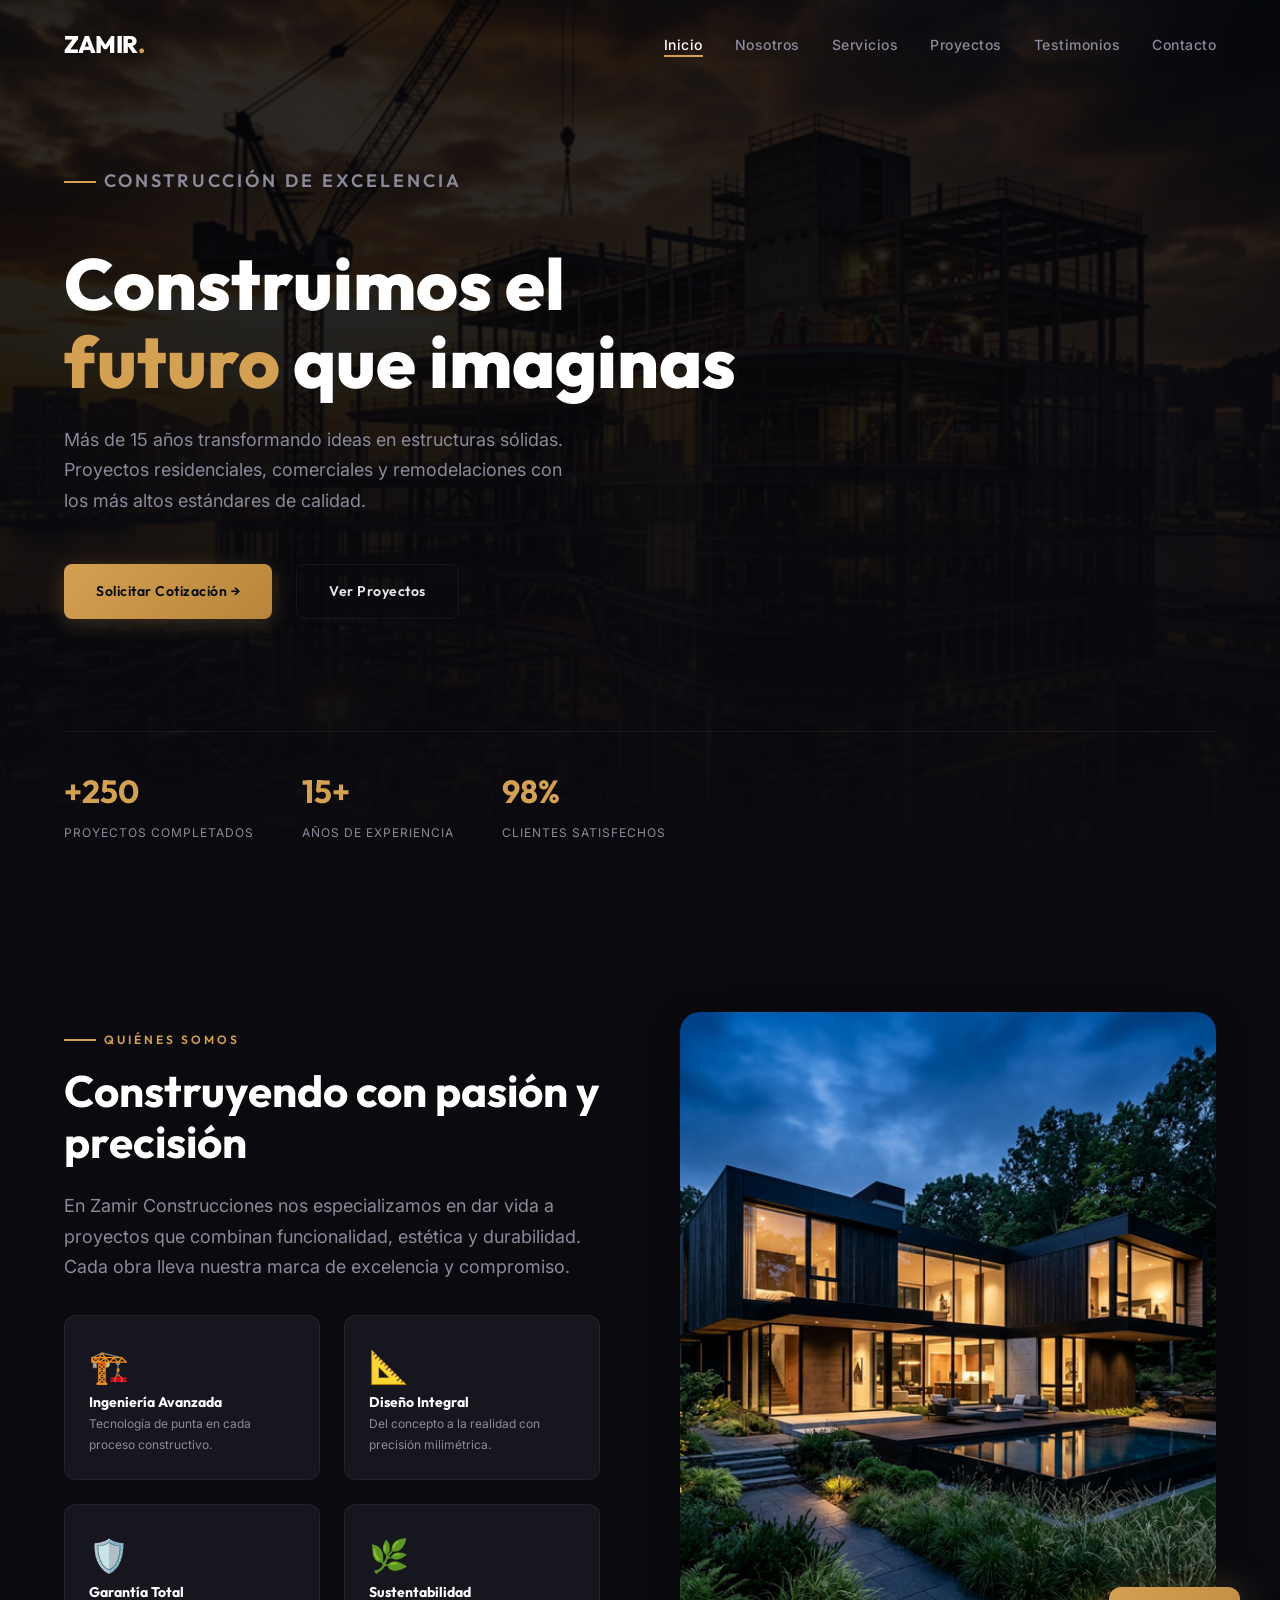
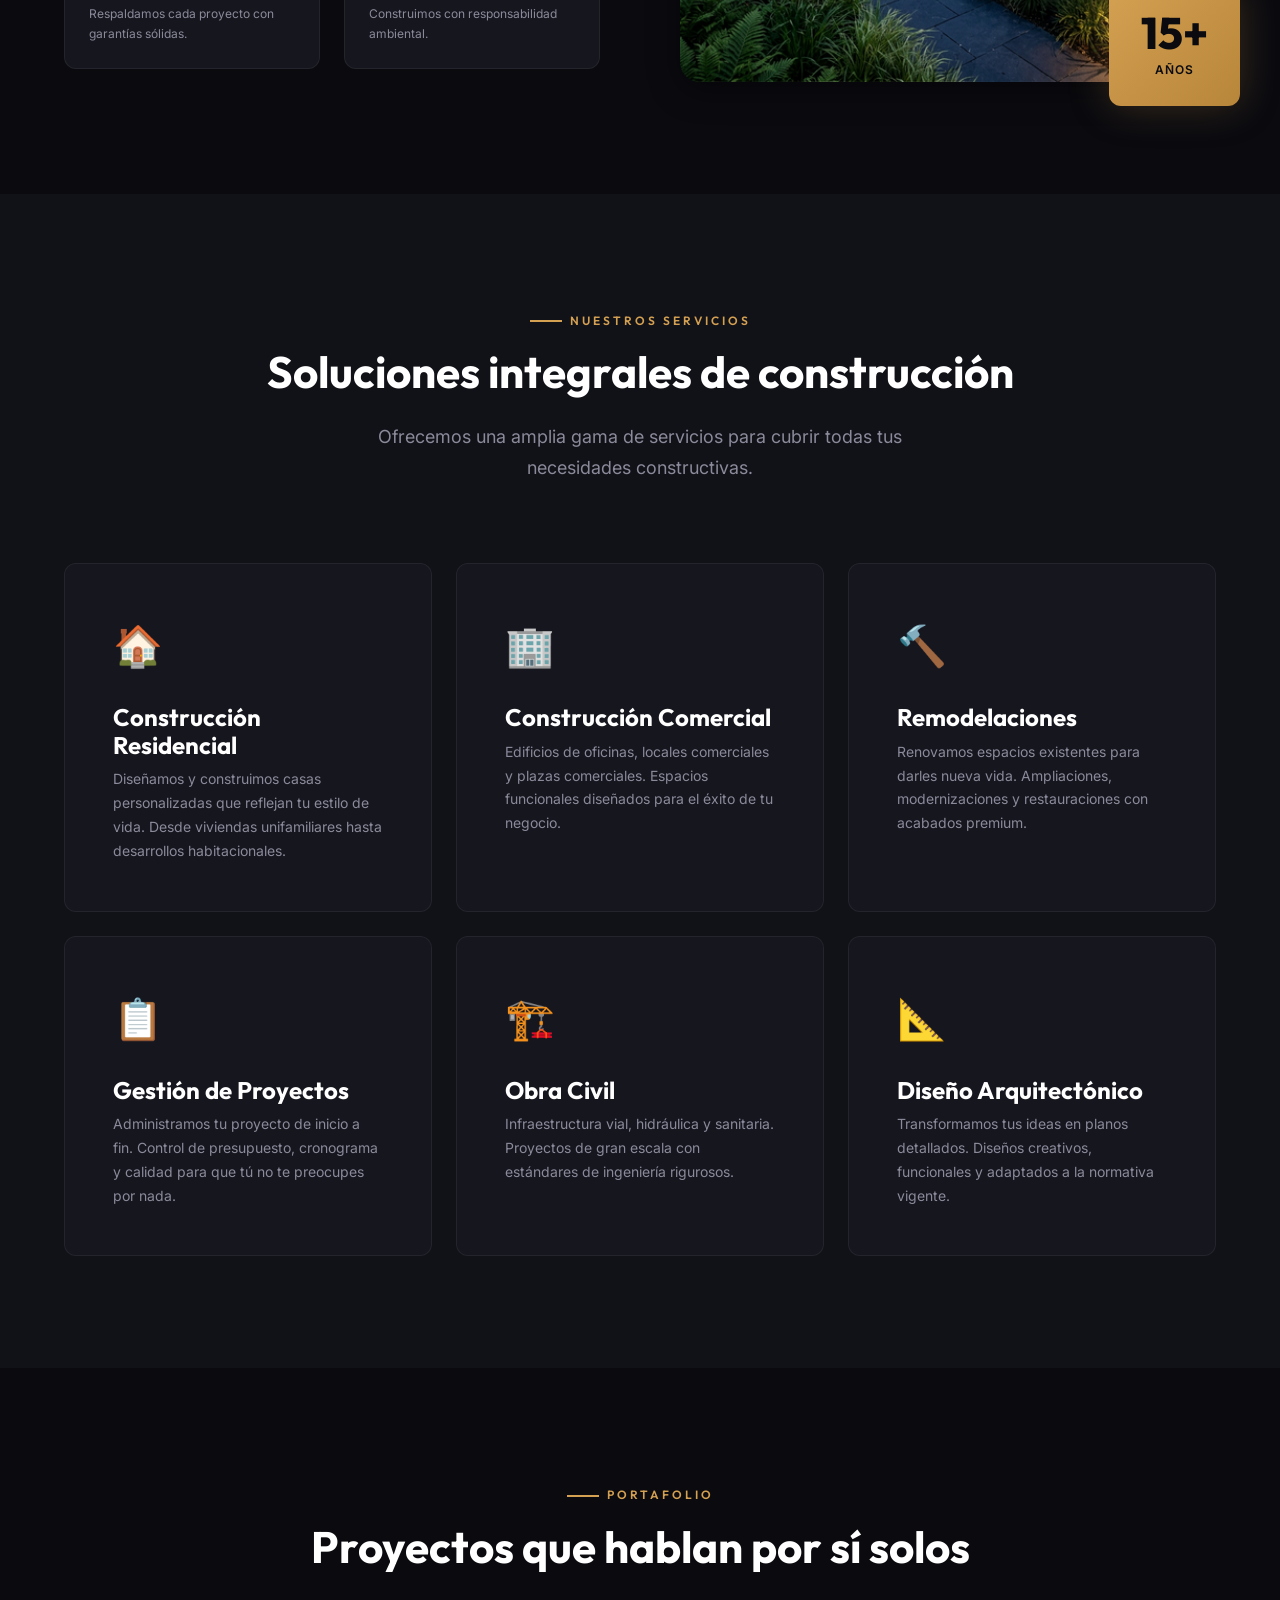
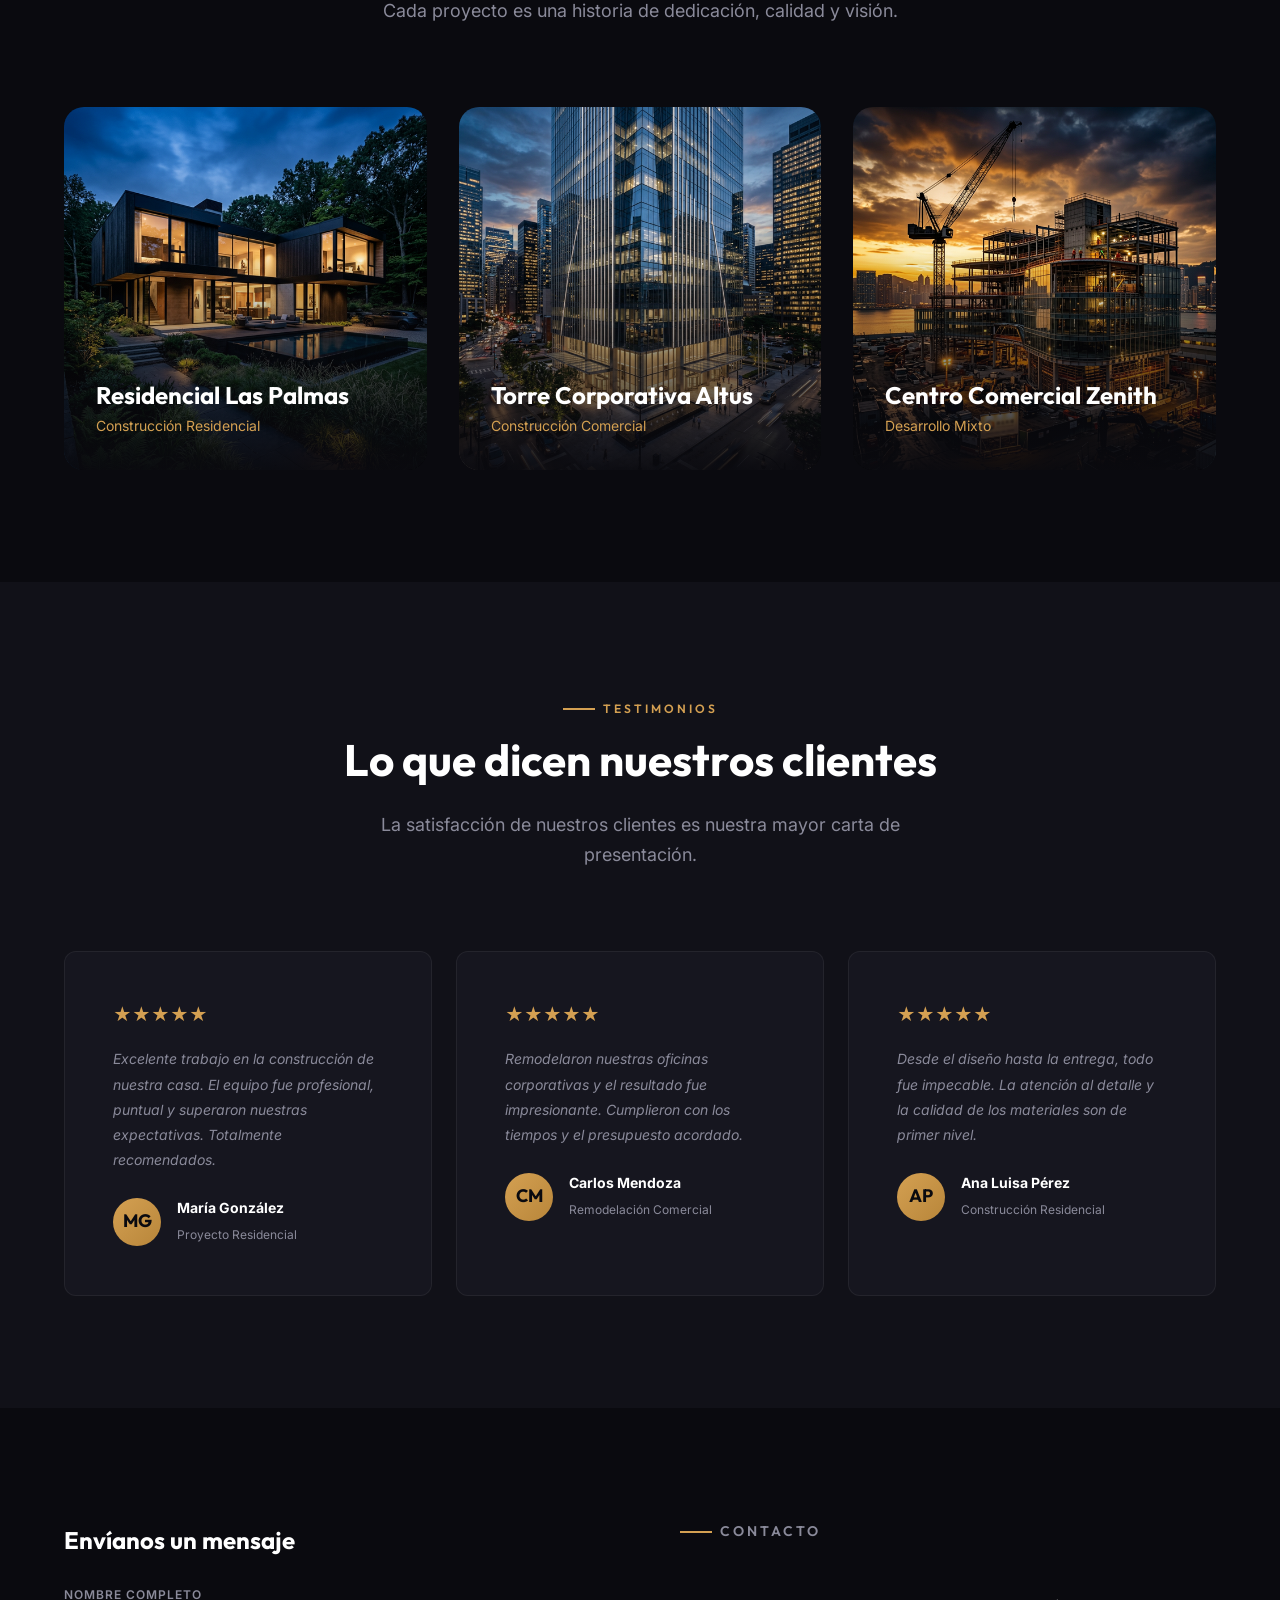
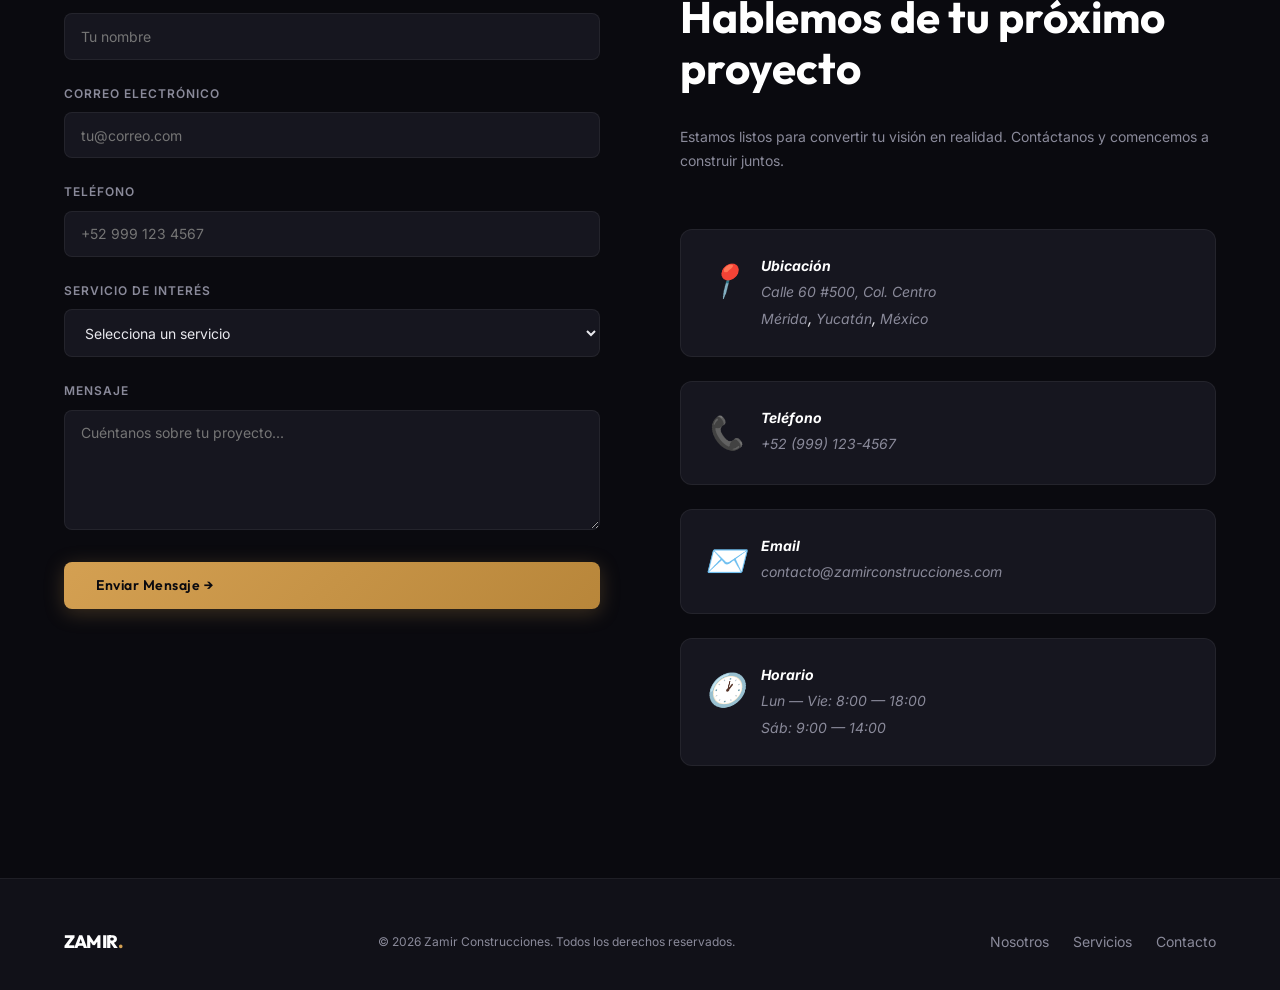
==== index.html @ 9f17bdeb "Primera acttualizacion" ====
<!DOCTYPE html>
<html lang="es" itemscope itemtype="https://schema.org/HomeAndConstructionBusiness">
<head>
  <meta charset="UTF-8">
  <meta name="viewport" content="width=device-width, initial-scale=1.0">
  <meta name="description" content="Zamir Construcciones — Empresa constructora líder en proyectos residenciales, comerciales y remodelaciones con más de 15 años de experiencia.">
  <meta name="keywords" content="constructora, construcción, remodelación, vivienda, comercial, proyectos, arquitectura">
  <meta name="author" content="Zamir Construcciones">
  <meta name="robots" content="index, follow">

  <!-- Open Graph -->
  <meta property="og:title" content="Zamir Construcciones — Construimos tu Futuro">
  <meta property="og:description" content="Empresa constructora líder en proyectos residenciales, comerciales y remodelaciones.">
  <meta property="og:type" content="website">
  <meta property="og:image" content="img/hero.png">

  <title>Zamir Construcciones — Construimos tu Futuro</title>

  <link rel="stylesheet" href="styles.css">

  <!-- Schema.org JSON-LD -->
  <script type="application/ld+json">
  {
    "@context": "https://schema.org",
    "@type": "HomeAndConstructionBusiness",
    "name": "Zamir Construcciones",
    "description": "Empresa constructora líder en proyectos residenciales, comerciales y remodelaciones con más de 15 años de experiencia.",
    "url": "https://www.zamirconstrucciones.com",
    "telephone": "+52-999-123-4567",
    "email": "contacto@zamirconstrucciones.com",
    "address": {
      "@type": "PostalAddress",
      "streetAddress": "Calle 60 #500, Col. Centro",
      "addressLocality": "Mérida",
      "addressRegion": "Yucatán",
      "postalCode": "97000",
      "addressCountry": "MX"
    },
    "geo": {
      "@type": "GeoCoordinates",
      "latitude": "20.9674",
      "longitude": "-89.5926"
    },
    "openingHoursSpecification": [
      {
        "@type": "OpeningHoursSpecification",
        "dayOfWeek": ["Monday","Tuesday","Wednesday","Thursday","Friday"],
        "opens": "08:00",
        "closes": "18:00"
      },
      {
        "@type": "OpeningHoursSpecification",
        "dayOfWeek": "Saturday",
        "opens": "09:00",
        "closes": "14:00"
      }
    ],
    "priceRange": "$$",
    "image": "img/hero.png",
    "sameAs": [
      "https://www.facebook.com/zamirconstrucciones",
      "https://www.instagram.com/zamirconstrucciones"
    ],
    "review": [
      {
        "@type": "Review",
        "author": { "@type": "Person", "name": "María González" },
        "reviewRating": { "@type": "Rating", "ratingValue": "5", "bestRating": "5" },
        "reviewBody": "Excelente trabajo en la construcción de nuestra casa. El equipo fue profesional, puntual y superaron nuestras expectativas. Totalmente recomendados."
      },
      {
        "@type": "Review",
        "author": { "@type": "Person", "name": "Carlos Mendoza" },
        "reviewRating": { "@type": "Rating", "ratingValue": "5", "bestRating": "5" },
        "reviewBody": "Remodelaron nuestras oficinas corporativas y el resultado fue impresionante. Cumplieron con los tiempos y el presupuesto acordado."
      },
      {
        "@type": "Review",
        "author": { "@type": "Person", "name": "Ana Luisa Pérez" },
        "reviewRating": { "@type": "Rating", "ratingValue": "5", "bestRating": "5" },
        "reviewBody": "Desde el diseño hasta la entrega, todo fue impecable. La atención al detalle y la calidad de los materiales son de primer nivel."
      }
    ],
    "aggregateRating": {
      "@type": "AggregateRating",
      "ratingValue": "4.9",
      "reviewCount": "127"
    }
  }
  </script>
</head>

<body>

  <!-- ============================================
       HEADER
       ============================================ -->
  <header class="site-header" role="banner">
    <section class="container">
      <a href="#inicio" class="logo" aria-label="Zamir Construcciones — Inicio">
        ZAMIR<span>.</span>
      </a>

      <nav class="main-nav" aria-label="Navegación principal">
        <ul>
          <li><a href="#inicio" class="active">Inicio</a></li>
          <li><a href="#nosotros">Nosotros</a></li>
          <li><a href="#servicios">Servicios</a></li>
          <li><a href="#proyectos">Proyectos</a></li>
          <li><a href="#testimonios">Testimonios</a></li>
          <li><a href="#contacto">Contacto</a></li>
        </ul>
      </nav>

      <button class="menu-toggle" aria-label="Abrir menú" aria-expanded="false">
        <span></span>
        <span></span>
        <span></span>
      </button>
    </section>
  </header>

  <main>

    <!-- ============================================
         HERO
         ============================================ -->
    <section class="hero" id="inicio" aria-label="Inicio">
      <article class="container">
        <p class="section-label">Construcción de excelencia</p>
        <h1>Construimos el <strong>futuro</strong> que imaginas</h1>
        <p>Más de 15 años transformando ideas en estructuras sólidas. Proyectos residenciales, comerciales y remodelaciones con los más altos estándares de calidad.</p>

        <nav class="hero-actions" aria-label="Acciones principales">
          <a href="#contacto" class="btn btn-primary">Solicitar Cotización →</a>
          <a href="#proyectos" class="btn btn-outline">Ver Proyectos</a>
        </nav>

        <aside class="hero-stats" aria-label="Estadísticas de la empresa">
          <figure class="stat">
            <strong>+250</strong>
            <small>Proyectos Completados</small>
          </figure>
          <figure class="stat">
            <strong>15+</strong>
            <small>Años de Experiencia</small>
          </figure>
          <figure class="stat">
            <strong>98%</strong>
            <small>Clientes Satisfechos</small>
          </figure>
        </aside>
      </article>
    </section>

    <!-- ============================================
         ABOUT / NOSOTROS
         ============================================ -->
    <section class="about" id="nosotros" aria-label="Sobre nosotros">
      <article class="container about-grid reveal">

        <section class="about-content">
          <p class="section-label">Quiénes somos</p>
          <h2 class="section-title">Construyendo con pasión y precisión</h2>
          <p class="section-subtitle">
            En Zamir Construcciones nos especializamos en dar vida a proyectos que combinan funcionalidad, estética y durabilidad. Cada obra lleva nuestra marca de excelencia y compromiso.
          </p>

          <ul class="about-features">
            <li class="feature">
              <span class="feature-icon" aria-hidden="true">🏗️</span>
              <h3>Ingeniería Avanzada</h3>
              <p>Tecnología de punta en cada proceso constructivo.</p>
            </li>
            <li class="feature">
              <span class="feature-icon" aria-hidden="true">📐</span>
              <h3>Diseño Integral</h3>
              <p>Del concepto a la realidad con precisión milimétrica.</p>
            </li>
            <li class="feature">
              <span class="feature-icon" aria-hidden="true">🛡️</span>
              <h3>Garantía Total</h3>
              <p>Respaldamos cada proyecto con garantías sólidas.</p>
            </li>
            <li class="feature">
              <span class="feature-icon" aria-hidden="true">🌿</span>
              <h3>Sustentabilidad</h3>
              <p>Construimos con responsabilidad ambiental.</p>
            </li>
          </ul>
        </section>

        <aside class="about-visual">
          <figure>
            <img src="img/proyecto-residencial.png"
                 alt="Proyecto residencial moderno diseñado por Zamir Construcciones"
                 width="600" height="750"
                 loading="lazy"
                 itemprop="image">
          </figure>
          <mark class="experience-badge" aria-label="15 años de experiencia">
            <strong>15+</strong>
            <small>Años</small>
          </mark>
        </aside>

      </article>
    </section>

    <!-- ============================================
         SERVICES / SERVICIOS
         ============================================ -->
    <section class="services" id="servicios" aria-label="Nuestros servicios">
      <header class="container reveal">
        <p class="section-label">Nuestros servicios</p>
        <h2 class="section-title">Soluciones integrales de construcción</h2>
        <p class="section-subtitle">Ofrecemos una amplia gama de servicios para cubrir todas tus necesidades constructivas.</p>
      </header>

      <menu class="container services-grid">

        <article class="service-card reveal" itemscope itemtype="https://schema.org/Service">
          <span class="service-icon" aria-hidden="true">🏠</span>
          <h3 itemprop="name">Construcción Residencial</h3>
          <p itemprop="description">Diseñamos y construimos casas personalizadas que reflejan tu estilo de vida. Desde viviendas unifamiliares hasta desarrollos habitacionales.</p>
        </article>

        <article class="service-card reveal" itemscope itemtype="https://schema.org/Service">
          <span class="service-icon" aria-hidden="true">🏢</span>
          <h3 itemprop="name">Construcción Comercial</h3>
          <p itemprop="description">Edificios de oficinas, locales comerciales y plazas comerciales. Espacios funcionales diseñados para el éxito de tu negocio.</p>
        </article>

        <article class="service-card reveal" itemscope itemtype="https://schema.org/Service">
          <span class="service-icon" aria-hidden="true">🔨</span>
          <h3 itemprop="name">Remodelaciones</h3>
          <p itemprop="description">Renovamos espacios existentes para darles nueva vida. Ampliaciones, modernizaciones y restauraciones con acabados premium.</p>
        </article>

        <article class="service-card reveal" itemscope itemtype="https://schema.org/Service">
          <span class="service-icon" aria-hidden="true">📋</span>
          <h3 itemprop="name">Gestión de Proyectos</h3>
          <p itemprop="description">Administramos tu proyecto de inicio a fin. Control de presupuesto, cronograma y calidad para que tú no te preocupes por nada.</p>
        </article>

        <article class="service-card reveal" itemscope itemtype="https://schema.org/Service">
          <span class="service-icon" aria-hidden="true">🏗️</span>
          <h3 itemprop="name">Obra Civil</h3>
          <p itemprop="description">Infraestructura vial, hidráulica y sanitaria. Proyectos de gran escala con estándares de ingeniería rigurosos.</p>
        </article>

        <article class="service-card reveal" itemscope itemtype="https://schema.org/Service">
          <span class="service-icon" aria-hidden="true">📐</span>
          <h3 itemprop="name">Diseño Arquitectónico</h3>
          <p itemprop="description">Transformamos tus ideas en planos detallados. Diseños creativos, funcionales y adaptados a la normativa vigente.</p>
        </article>

      </menu>
    </section>

    <!-- ============================================
         PROJECTS / PROYECTOS
         ============================================ -->
    <section class="projects" id="proyectos" aria-label="Proyectos destacados">
      <header class="container reveal">
        <p class="section-label">Portafolio</p>
        <h2 class="section-title">Proyectos que hablan por sí solos</h2>
        <p class="section-subtitle">Cada proyecto es una historia de dedicación, calidad y visión.</p>
      </header>

      <article class="container projects-grid">

        <figure class="project-card reveal">
          <picture>
            <img src="img/proyecto-residencial.png"
                 alt="Residencial Las Palmas — Complejo residencial de lujo"
                 width="700" height="438"
                 loading="lazy">
          </picture>
          <figcaption class="project-overlay">
            <h3>Residencial Las Palmas</h3>
            <p>Construcción Residencial</p>
          </figcaption>
        </figure>

        <figure class="project-card reveal">
          <picture>
            <img src="img/proyecto-comercial.png"
                 alt="Torre Corporativa Altus — Edificio de oficinas moderno"
                 width="700" height="438"
                 loading="lazy">
          </picture>
          <figcaption class="project-overlay">
            <h3>Torre Corporativa Altus</h3>
            <p>Construcción Comercial</p>
          </figcaption>
        </figure>

        <figure class="project-card reveal">
          <picture>
            <img src="img/hero.png"
                 alt="Centro Comercial Zenith — Plaza comercial premium"
                 width="700" height="438"
                 loading="lazy">
          </picture>
          <figcaption class="project-overlay">
            <h3>Centro Comercial Zenith</h3>
            <p>Desarrollo Mixto</p>
          </figcaption>
        </figure>

      </article>
    </section>

    <!-- ============================================
         TESTIMONIALS / TESTIMONIOS
         ============================================ -->
    <section class="testimonials" id="testimonios" aria-label="Testimonios de clientes">
      <header class="container reveal">
        <p class="section-label">Testimonios</p>
        <h2 class="section-title">Lo que dicen nuestros clientes</h2>
        <p class="section-subtitle">La satisfacción de nuestros clientes es nuestra mayor carta de presentación.</p>
      </header>

      <article class="container testimonials-grid">

        <figure class="testimonial-card reveal" itemprop="review" itemscope itemtype="https://schema.org/Review">
          <p class="testimonial-stars" aria-label="5 de 5 estrellas">★★★★★</p>
          <blockquote itemprop="reviewBody">
            Excelente trabajo en la construcción de nuestra casa. El equipo fue profesional, puntual y superaron nuestras expectativas. Totalmente recomendados.
          </blockquote>
          <figcaption class="testimonial-author" itemprop="author" itemscope itemtype="https://schema.org/Person">
            <span class="avatar" aria-hidden="true">MG</span>
            <cite>
              <strong itemprop="name">María González</strong>
              <small>Proyecto Residencial</small>
            </cite>
          </figcaption>
          <meta itemprop="datePublished" content="2025-06-15">
          <span itemprop="reviewRating" itemscope itemtype="https://schema.org/Rating" hidden>
            <meta itemprop="ratingValue" content="5">
            <meta itemprop="bestRating" content="5">
          </span>
        </figure>

        <figure class="testimonial-card reveal" itemprop="review" itemscope itemtype="https://schema.org/Review">
          <p class="testimonial-stars" aria-label="5 de 5 estrellas">★★★★★</p>
          <blockquote itemprop="reviewBody">
            Remodelaron nuestras oficinas corporativas y el resultado fue impresionante. Cumplieron con los tiempos y el presupuesto acordado.
          </blockquote>
          <figcaption class="testimonial-author" itemprop="author" itemscope itemtype="https://schema.org/Person">
            <span class="avatar" aria-hidden="true">CM</span>
            <cite>
              <strong itemprop="name">Carlos Mendoza</strong>
              <small>Remodelación Comercial</small>
            </cite>
          </figcaption>
          <meta itemprop="datePublished" content="2025-08-22">
          <span itemprop="reviewRating" itemscope itemtype="https://schema.org/Rating" hidden>
            <meta itemprop="ratingValue" content="5">
            <meta itemprop="bestRating" content="5">
          </span>
        </figure>

        <figure class="testimonial-card reveal" itemprop="review" itemscope itemtype="https://schema.org/Review">
          <p class="testimonial-stars" aria-label="5 de 5 estrellas">★★★★★</p>
          <blockquote itemprop="reviewBody">
            Desde el diseño hasta la entrega, todo fue impecable. La atención al detalle y la calidad de los materiales son de primer nivel.
          </blockquote>
          <figcaption class="testimonial-author" itemprop="author" itemscope itemtype="https://schema.org/Person">
            <span class="avatar" aria-hidden="true">AP</span>
            <cite>
              <strong itemprop="name">Ana Luisa Pérez</strong>
              <small>Construcción Residencial</small>
            </cite>
          </figcaption>
          <meta itemprop="datePublished" content="2025-11-10">
          <span itemprop="reviewRating" itemscope itemtype="https://schema.org/Rating" hidden>
            <meta itemprop="ratingValue" content="5">
            <meta itemprop="bestRating" content="5">
          </span>
        </figure>

      </article>
    </section>

    <!-- ============================================
         CONTACT / CONTACTO
         ============================================ -->
    <section class="contact" id="contacto" aria-label="Contacto">
      <article class="container contact-grid">

        <form class="contact-form reveal" id="contactForm" action="#" method="post" novalidate>
          <fieldset>
            <legend>Envíanos un mensaje</legend>

            <p class="form-group">
              <label for="nombre">Nombre completo</label>
              <input type="text" id="nombre" name="nombre" required autocomplete="name" placeholder="Tu nombre">
            </p>

            <p class="form-group">
              <label for="email">Correo electrónico</label>
              <input type="email" id="email" name="email" required autocomplete="email" placeholder="tu@correo.com">
            </p>

            <p class="form-group">
              <label for="telefono">Teléfono</label>
              <input type="tel" id="telefono" name="telefono" autocomplete="tel" placeholder="+52 999 123 4567">
            </p>

            <p class="form-group">
              <label for="servicio">Servicio de interés</label>
              <select id="servicio" name="servicio">
                <option value="" disabled selected>Selecciona un servicio</option>
                <option value="residencial">Construcción Residencial</option>
                <option value="comercial">Construcción Comercial</option>
                <option value="remodelacion">Remodelaciones</option>
                <option value="gestion">Gestión de Proyectos</option>
                <option value="civil">Obra Civil</option>
                <option value="diseno">Diseño Arquitectónico</option>
              </select>
            </p>

            <p class="form-group">
              <label for="mensaje">Mensaje</label>
              <textarea id="mensaje" name="mensaje" rows="4" placeholder="Cuéntanos sobre tu proyecto..."></textarea>
            </p>

            <button type="submit" class="btn btn-primary">Enviar Mensaje →</button>
          </fieldset>

          <output class="form-success" id="formSuccess" role="status" aria-live="polite">
            ✅ ¡Gracias! Tu mensaje ha sido enviado. Nos pondremos en contacto contigo pronto.
          </output>
        </form>

        <aside class="contact-info reveal">
          <p class="section-label">Contacto</p>
          <h2>Hablemos de tu próximo proyecto</h2>
          <p>Estamos listos para convertir tu visión en realidad. Contáctanos y comencemos a construir juntos.</p>

          <address class="info-items" itemprop="address" itemscope itemtype="https://schema.org/PostalAddress">
            <section class="info-item">
              <span class="icon" aria-hidden="true">📍</span>
              <p>
                <strong>Ubicación</strong>
                <span itemprop="streetAddress">Calle 60 #500, Col. Centro</span><br>
                <span itemprop="addressLocality">Mérida</span>, <span itemprop="addressRegion">Yucatán</span>, <span itemprop="addressCountry">México</span>
              </p>
            </section>

            <section class="info-item">
              <span class="icon" aria-hidden="true">📞</span>
              <p>
                <strong>Teléfono</strong>
                <a href="tel:+529991234567" itemprop="telephone">+52 (999) 123-4567</a>
              </p>
            </section>

            <section class="info-item">
              <span class="icon" aria-hidden="true">✉️</span>
              <p>
                <strong>Email</strong>
                <a href="mailto:contacto@zamirconstrucciones.com">contacto@zamirconstrucciones.com</a>
              </p>
            </section>

            <section class="info-item">
              <span class="icon" aria-hidden="true">🕐</span>
              <p>
                <strong>Horario</strong>
                <span>Lun — Vie: 8:00 — 18:00</span><br>
                <span>Sáb: 9:00 — 14:00</span>
              </p>
            </section>
          </address>
        </aside>

      </article>
    </section>

  </main>

  <!-- ============================================
       FOOTER
       ============================================ -->
  <footer class="site-footer" role="contentinfo">
    <section class="container footer-content">
      <a href="#inicio" class="logo" aria-label="Zamir Construcciones — Inicio">ZAMIR<span>.</span></a>
      <small>© 2026 Zamir Construcciones. Todos los derechos reservados.</small>
      <nav class="footer-links" aria-label="Enlaces del pie de página">
        <a href="#nosotros">Nosotros</a>
        <a href="#servicios">Servicios</a>
        <a href="#contacto">Contacto</a>
      </nav>
    </section>
  </footer>

  <script src="script.js"></script>
</body>
</html>
---- styles.css ----
/* ===================================================
   ZAMIR CONSTRUCCIONES — Design System & Styles
   =================================================== */

/* --- Google Fonts Import --- */
@import url('https://fonts.googleapis.com/css2?family=Inter:wght@300;400;500;600&family=Outfit:wght@400;500;600;700;800&display=swap');

/* --- CSS Custom Properties --- */
:root {
  /* Colors */
  --clr-bg:          #0a0a0f;
  --clr-bg-alt:      #111118;
  --clr-surface:     #16161f;
  --clr-surface-alt: #1e1e2a;
  --clr-border:      rgba(255, 255, 255, 0.06);
  --clr-glass:       rgba(22, 22, 31, 0.65);

  --clr-text:        #e8e8ed;
  --clr-text-muted:  #8a8a9a;
  --clr-heading:     #ffffff;

  --clr-accent:      #d4a052;
  --clr-accent-light:#e8be7a;
  --clr-accent-dark: #b8863a;
  --clr-accent-glow: rgba(212, 160, 82, 0.25);

  /* Typography */
  --ff-heading: 'Outfit', sans-serif;
  --ff-body:    'Inter', sans-serif;

  --fs-xs:   0.75rem;
  --fs-sm:   0.875rem;
  --fs-base: 1rem;
  --fs-md:   1.125rem;
  --fs-lg:   1.5rem;
  --fs-xl:   2rem;
  --fs-2xl:  2.75rem;
  --fs-3xl:  3.5rem;
  --fs-hero: clamp(2.5rem, 5vw + 1rem, 4.5rem);

  /* Spacing */
  --sp-xs:  0.5rem;
  --sp-sm:  1rem;
  --sp-md:  1.5rem;
  --sp-lg:  2rem;
  --sp-xl:  3rem;
  --sp-2xl: 5rem;
  --sp-3xl: 7rem;

  /* Effects */
  --radius-sm: 8px;
  --radius-md: 12px;
  --radius-lg: 20px;
  --shadow-card: 0 8px 32px rgba(0,0,0,0.35);
  --shadow-glow: 0 0 40px var(--clr-accent-glow);
  --transition: 0.3s cubic-bezier(0.25, 0.46, 0.45, 0.94);
}

/* --- Reset & Base --- */
*,
*::before,
*::after {
  margin: 0;
  padding: 0;
  box-sizing: border-box;
}

html {
  scroll-behavior: smooth;
  font-size: 16px;
}

body {
  font-family: var(--ff-body);
  font-weight: 400;
  line-height: 1.7;
  color: var(--clr-text);
  background-color: var(--clr-bg);
  overflow-x: hidden;
  -webkit-font-smoothing: antialiased;
}

img {
  max-width: 100%;
  height: auto;
  display: block;
}

a {
  color: var(--clr-accent);
  text-decoration: none;
  transition: color var(--transition);
}

a:hover {
  color: var(--clr-accent-light);
}

ul, ol {
  list-style: none;
}

/* --- Typography --- */
h1, h2, h3, h4, h5, h6 {
  font-family: var(--ff-heading);
  color: var(--clr-heading);
  line-height: 1.15;
  font-weight: 700;
}

/* --- Utility --- */
.container {
  width: min(90%, 1200px);
  margin-inline: auto;
}

.section-label {
  display: inline-block;
  font-family: var(--ff-heading);
  font-size: var(--fs-xs);
  font-weight: 600;
  letter-spacing: 3px;
  text-transform: uppercase;
  color: var(--clr-accent);
  margin-bottom: var(--sp-sm);
  position: relative;
  padding-left: 2.5rem;
}

.section-label::before {
  content: '';
  position: absolute;
  left: 0;
  top: 50%;
  transform: translateY(-50%);
  width: 2rem;
  height: 2px;
  background: var(--clr-accent);
}

.section-title {
  font-size: var(--fs-2xl);
  margin-bottom: var(--sp-md);
}

.section-subtitle {
  font-size: var(--fs-md);
  color: var(--clr-text-muted);
  max-width: 600px;
}

/* Reveal animation base */
.reveal {
  opacity: 0;
  transform: translateY(40px);
  transition: opacity 0.7s ease, transform 0.7s ease;
}

.reveal.visible {
  opacity: 1;
  transform: translateY(0);
}

/* ===================================================
   HEADER / NAVIGATION
   =================================================== */
.site-header {
  position: fixed;
  top: 0;
  left: 0;
  width: 100%;
  z-index: 1000;
  padding: var(--sp-md) 0;
  transition: background var(--transition), padding var(--transition), box-shadow var(--transition);
}

.site-header.scrolled {
  background: var(--clr-glass);
  backdrop-filter: blur(16px);
  -webkit-backdrop-filter: blur(16px);
  padding: var(--sp-sm) 0;
  box-shadow: 0 2px 24px rgba(0,0,0,0.4);
}

.site-header .container {
  display: flex;
  align-items: center;
  justify-content: space-between;
}

.logo {
  font-family: var(--ff-heading);
  font-size: var(--fs-lg);
  font-weight: 800;
  color: var(--clr-heading);
  letter-spacing: -0.5px;
}

.logo span {
  color: var(--clr-accent);
}

.main-nav ul {
  display: flex;
  gap: var(--sp-lg);
}

.main-nav a {
  color: var(--clr-text-muted);
  font-size: var(--fs-sm);
  font-weight: 500;
  letter-spacing: 0.5px;
  position: relative;
  padding-bottom: 4px;
}

.main-nav a::after {
  content: '';
  position: absolute;
  bottom: 0;
  left: 0;
  width: 0;
  height: 2px;
  background: var(--clr-accent);
  transition: width var(--transition);
}

.main-nav a:hover,
.main-nav a.active {
  color: var(--clr-heading);
}

.main-nav a:hover::after,
.main-nav a.active::after {
  width: 100%;
}

/* Hamburger */
.menu-toggle {
  display: none;
  flex-direction: column;
  gap: 5px;
  background: none;
  border: none;
  cursor: pointer;
  padding: 4px;
  z-index: 1001;
}

.menu-toggle span {
  display: block;
  width: 26px;
  height: 2px;
  background: var(--clr-heading);
  transition: var(--transition);
  border-radius: 2px;
}

.menu-toggle.open span:nth-child(1) {
  transform: rotate(45deg) translate(5px, 5px);
}

.menu-toggle.open span:nth-child(2) {
  opacity: 0;
}

.menu-toggle.open span:nth-child(3) {
  transform: rotate(-45deg) translate(5px, -5px);
}

/* ===================================================
   HERO SECTION
   =================================================== */
.hero {
  position: relative;
  min-height: 100vh;
  display: flex;
  align-items: center;
  overflow: hidden;
}

.hero::before {
  content: '';
  position: absolute;
  inset: 0;
  background: url('img/hero.png') center / cover no-repeat;
  filter: brightness(0.3);
  z-index: -2;
}

.hero::after {
  content: '';
  position: absolute;
  inset: 0;
  background: linear-gradient(to bottom, rgba(10,10,15,0.4), var(--clr-bg));
  z-index: -1;
}

.hero .container {
  padding-top: var(--sp-3xl);
}

.hero h1 {
  font-size: var(--fs-hero);
  font-weight: 800;
  line-height: 1.08;
  max-width: 700px;
  margin-bottom: var(--sp-md);
}

.hero h1 strong {
  color: var(--clr-accent);
  font-weight: 800;
}

.hero p {
  font-size: var(--fs-md);
  color: var(--clr-text-muted);
  max-width: 520px;
  margin-bottom: var(--sp-xl);
}

.hero-actions {
  display: flex;
  gap: var(--sp-md);
  flex-wrap: wrap;
}

.btn {
  display: inline-flex;
  align-items: center;
  gap: 0.5rem;
  font-family: var(--ff-heading);
  font-weight: 600;
  font-size: var(--fs-sm);
  letter-spacing: 0.5px;
  padding: 0.9rem 2rem;
  border-radius: var(--radius-sm);
  border: none;
  cursor: pointer;
  transition: all var(--transition);
}

.btn-primary {
  background: linear-gradient(135deg, var(--clr-accent), var(--clr-accent-dark));
  color: #0a0a0f;
  box-shadow: 0 4px 20px var(--clr-accent-glow);
}

.btn-primary:hover {
  transform: translateY(-2px);
  box-shadow: 0 8px 30px var(--clr-accent-glow);
  color: #0a0a0f;
}

.btn-outline {
  background: transparent;
  color: var(--clr-text);
  border: 1px solid var(--clr-border);
}

.btn-outline:hover {
  border-color: var(--clr-accent);
  color: var(--clr-accent);
  transform: translateY(-2px);
}

/* Stats bar */
.hero-stats {
  display: flex;
  gap: var(--sp-xl);
  margin-top: var(--sp-3xl);
  padding-top: var(--sp-lg);
  border-top: 1px solid var(--clr-border);
}

.stat {
  text-align: left;
}

.stat strong {
  display: block;
  font-family: var(--ff-heading);
  font-size: var(--fs-xl);
  font-weight: 700;
  color: var(--clr-accent);
}

.stat small {
  font-size: var(--fs-xs);
  color: var(--clr-text-muted);
  text-transform: uppercase;
  letter-spacing: 1px;
}

/* ===================================================
   ABOUT SECTION
   =================================================== */
.about {
  padding: var(--sp-3xl) 0;
}

.about-grid {
  display: grid;
  grid-template-columns: 1fr 1fr;
  gap: var(--sp-2xl);
  align-items: center;
}

.about-content .section-subtitle {
  margin-bottom: var(--sp-lg);
}

.about-features {
  display: grid;
  grid-template-columns: 1fr 1fr;
  gap: var(--sp-md);
  margin-top: var(--sp-lg);
}

.feature {
  padding: var(--sp-md);
  background: var(--clr-surface);
  border: 1px solid var(--clr-border);
  border-radius: var(--radius-md);
  transition: all var(--transition);
}

.feature:hover {
  border-color: var(--clr-accent);
  transform: translateY(-4px);
  box-shadow: var(--shadow-card);
}

.feature-icon {
  font-size: var(--fs-xl);
  margin-bottom: var(--sp-xs);
}

.feature h3 {
  font-size: var(--fs-sm);
  margin-bottom: 0.25rem;
}

.feature p {
  font-size: var(--fs-xs);
  color: var(--clr-text-muted);
}

.about-visual {
  position: relative;
}

.about-visual figure {
  border-radius: var(--radius-lg);
  overflow: hidden;
  box-shadow: var(--shadow-card);
}

.about-visual figure img {
  width: 100%;
  aspect-ratio: 4 / 5;
  object-fit: cover;
  transition: transform 0.6s ease;
}

.about-visual figure:hover img {
  transform: scale(1.03);
}

.experience-badge {
  position: absolute;
  bottom: -1.5rem;
  right: -1.5rem;
  background: linear-gradient(135deg, var(--clr-accent), var(--clr-accent-dark));
  color: #0a0a0f;
  padding: var(--sp-md) var(--sp-lg);
  border-radius: var(--radius-md);
  text-align: center;
  box-shadow: var(--shadow-glow);
}

.experience-badge strong {
  display: block;
  font-family: var(--ff-heading);
  font-size: var(--fs-2xl);
  font-weight: 800;
  line-height: 1;
}

.experience-badge small {
  font-size: var(--fs-xs);
  font-weight: 600;
  text-transform: uppercase;
  letter-spacing: 1px;
}

/* ===================================================
   SERVICES SECTION
   =================================================== */
.services {
  padding: var(--sp-3xl) 0;
  background: var(--clr-bg-alt);
}

.services header {
  text-align: center;
  margin-bottom: var(--sp-2xl);
}

.services header .section-subtitle {
  margin-inline: auto;
}

.services-grid {
  display: grid;
  grid-template-columns: repeat(auto-fit, minmax(280px, 1fr));
  gap: var(--sp-md);
}

.service-card {
  background: var(--clr-surface);
  border: 1px solid var(--clr-border);
  border-radius: var(--radius-md);
  padding: var(--sp-xl);
  transition: all var(--transition);
  position: relative;
  overflow: hidden;
}

.service-card::before {
  content: '';
  position: absolute;
  top: 0;
  left: 0;
  width: 100%;
  height: 3px;
  background: linear-gradient(90deg, var(--clr-accent), transparent);
  opacity: 0;
  transition: opacity var(--transition);
}

.service-card:hover {
  transform: translateY(-6px);
  border-color: var(--clr-accent);
  box-shadow: var(--shadow-card);
}

.service-card:hover::before {
  opacity: 1;
}

.service-icon {
  font-size: 2.5rem;
  margin-bottom: var(--sp-md);
  display: block;
}

.service-card h3 {
  font-size: var(--fs-lg);
  margin-bottom: var(--sp-xs);
}

.service-card p {
  font-size: var(--fs-sm);
  color: var(--clr-text-muted);
}

/* ===================================================
   PROJECTS SECTION
   =================================================== */
.projects {
  padding: var(--sp-3xl) 0;
}

.projects header {
  text-align: center;
  margin-bottom: var(--sp-2xl);
}

.projects header .section-subtitle {
  margin-inline: auto;
}

.projects-grid {
  display: grid;
  grid-template-columns: repeat(auto-fit, minmax(350px, 1fr));
  gap: var(--sp-lg);
}

.project-card {
  border-radius: var(--radius-lg);
  overflow: hidden;
  position: relative;
  cursor: pointer;
}

.project-card figure {
  position: relative;
  overflow: hidden;
}

.project-card figure img {
  width: 100%;
  aspect-ratio: 16 / 10;
  object-fit: cover;
  transition: transform 0.6s ease;
}

.project-card:hover figure img {
  transform: scale(1.08);
}

.project-overlay {
  position: absolute;
  inset: 0;
  background: linear-gradient(to top, rgba(10,10,15,0.95), transparent 60%);
  display: flex;
  flex-direction: column;
  justify-content: flex-end;
  padding: var(--sp-lg);
  transition: all var(--transition);
}

.project-overlay h3 {
  font-size: var(--fs-lg);
  margin-bottom: 0.25rem;
}

.project-overlay p {
  font-size: var(--fs-sm);
  color: var(--clr-accent);
}

.project-card:hover .project-overlay {
  background: linear-gradient(to top, rgba(10,10,15,0.98), rgba(10,10,15,0.3) 60%);
}

/* ===================================================
   TESTIMONIALS SECTION
   =================================================== */
.testimonials {
  padding: var(--sp-3xl) 0;
  background: var(--clr-bg-alt);
}

.testimonials header {
  text-align: center;
  margin-bottom: var(--sp-2xl);
}

.testimonials header .section-subtitle {
  margin-inline: auto;
}

.testimonials-grid {
  display: grid;
  grid-template-columns: repeat(auto-fit, minmax(320px, 1fr));
  gap: var(--sp-md);
}

.testimonial-card {
  background: var(--clr-surface);
  border: 1px solid var(--clr-border);
  border-radius: var(--radius-md);
  padding: var(--sp-xl);
  transition: all var(--transition);
}

.testimonial-card:hover {
  border-color: var(--clr-accent);
  transform: translateY(-4px);
  box-shadow: var(--shadow-card);
}

.testimonial-stars {
  color: var(--clr-accent);
  font-size: var(--fs-md);
  margin-bottom: var(--sp-sm);
}

.testimonial-card blockquote {
  font-size: var(--fs-sm);
  font-style: italic;
  color: var(--clr-text-muted);
  margin-bottom: var(--sp-md);
  line-height: 1.8;
}

.testimonial-author {
  display: flex;
  align-items: center;
  gap: var(--sp-sm);
}

.testimonial-author .avatar {
  width: 48px;
  height: 48px;
  border-radius: 50%;
  background: linear-gradient(135deg, var(--clr-accent), var(--clr-accent-dark));
  display: flex;
  align-items: center;
  justify-content: center;
  font-family: var(--ff-heading);
  font-weight: 700;
  font-size: var(--fs-md);
  color: #0a0a0f;
}

.testimonial-author cite {
  font-style: normal;
}

.testimonial-author strong {
  display: block;
  color: var(--clr-heading);
  font-size: var(--fs-sm);
}

.testimonial-author small {
  font-size: var(--fs-xs);
  color: var(--clr-text-muted);
}

/* ===================================================
   CONTACT SECTION
   =================================================== */
.contact {
  padding: var(--sp-3xl) 0;
}

.contact-grid {
  display: grid;
  grid-template-columns: 1fr 1fr;
  gap: var(--sp-2xl);
}

.contact-form fieldset {
  border: none;
  display: flex;
  flex-direction: column;
  gap: var(--sp-md);
}

.contact-form legend {
  font-family: var(--ff-heading);
  font-size: var(--fs-lg);
  font-weight: 700;
  color: var(--clr-heading);
  margin-bottom: var(--sp-md);
}

.form-group label {
  display: block;
  font-size: var(--fs-xs);
  font-weight: 600;
  text-transform: uppercase;
  letter-spacing: 1px;
  color: var(--clr-text-muted);
  margin-bottom: var(--sp-xs);
}

.form-group input,
.form-group textarea,
.form-group select {
  width: 100%;
  padding: 0.85rem 1rem;
  background: var(--clr-surface);
  border: 1px solid var(--clr-border);
  border-radius: var(--radius-sm);
  color: var(--clr-text);
  font-family: var(--ff-body);
  font-size: var(--fs-sm);
  transition: border-color var(--transition), box-shadow var(--transition);
  outline: none;
}

.form-group input:focus,
.form-group textarea:focus,
.form-group select:focus {
  border-color: var(--clr-accent);
  box-shadow: 0 0 0 3px var(--clr-accent-glow);
}

.form-group textarea {
  resize: vertical;
  min-height: 120px;
}

.form-group select option {
  background: var(--clr-surface);
}

.form-success {
  display: none;
  padding: var(--sp-md);
  background: rgba(76, 175, 80, 0.1);
  border: 1px solid rgba(76, 175, 80, 0.3);
  border-radius: var(--radius-sm);
  color: #81c784;
  font-size: var(--fs-sm);
  text-align: center;
}

.form-success.show {
  display: block;
}

.contact-info {
  display: flex;
  flex-direction: column;
  gap: var(--sp-lg);
}

.contact-info h2 {
  font-size: var(--fs-2xl);
}

.contact-info > p {
  font-size: var(--fs-sm);
  color: var(--clr-text-muted);
}

.info-items {
  display: flex;
  flex-direction: column;
  gap: var(--sp-md);
  margin-top: var(--sp-md);
}

.info-item {
  display: flex;
  align-items: flex-start;
  gap: var(--sp-sm);
  padding: var(--sp-md);
  background: var(--clr-surface);
  border: 1px solid var(--clr-border);
  border-radius: var(--radius-md);
  transition: all var(--transition);
}

.info-item:hover {
  border-color: var(--clr-accent);
}

.info-item .icon {
  font-size: var(--fs-xl);
  flex-shrink: 0;
}

.info-item strong {
  display: block;
  font-size: var(--fs-sm);
  color: var(--clr-heading);
}

.info-item span,
.info-item a {
  font-size: var(--fs-sm);
  color: var(--clr-text-muted);
}

/* ===================================================
   FOOTER
   =================================================== */
.site-footer {
  padding: var(--sp-xl) 0 var(--sp-lg);
  background: var(--clr-bg-alt);
  border-top: 1px solid var(--clr-border);
}

.footer-content {
  display: flex;
  justify-content: space-between;
  align-items: center;
  flex-wrap: wrap;
  gap: var(--sp-md);
}

.site-footer .logo {
  font-size: var(--fs-md);
}

.site-footer small {
  font-size: var(--fs-xs);
  color: var(--clr-text-muted);
}

.footer-links {
  display: flex;
  gap: var(--sp-md);
}

.footer-links a {
  color: var(--clr-text-muted);
  font-size: var(--fs-sm);
}

.footer-links a:hover {
  color: var(--clr-accent);
}

/* ===================================================
   RESPONSIVE
   =================================================== */
@media (max-width: 992px) {
  .about-grid {
    grid-template-columns: 1fr;
  }

  .about-visual {
    order: -1;
  }

  .experience-badge {
    right: 1rem;
    bottom: -1rem;
  }

  .contact-grid {
    grid-template-columns: 1fr;
  }
}

@media (max-width: 768px) {
  /* Mobile nav */
  .menu-toggle {
    display: flex;
  }

  .main-nav {
    position: fixed;
    top: 0;
    right: -100%;
    width: 75%;
    max-width: 320px;
    height: 100vh;
    background: var(--clr-surface);
    padding: 5rem var(--sp-lg) var(--sp-lg);
    transition: right var(--transition);
    box-shadow: -8px 0 32px rgba(0,0,0,0.5);
    z-index: 1000;
  }

  .main-nav.open {
    right: 0;
  }

  .main-nav ul {
    flex-direction: column;
    gap: var(--sp-md);
  }

  .main-nav a {
    font-size: var(--fs-md);
  }

  /* Hero */
  .hero-stats {
    flex-direction: column;
    gap: var(--sp-md);
  }

  .hero-actions {
    flex-direction: column;
  }

  .btn {
    text-align: center;
    justify-content: center;
  }

  /* Projects */
  .projects-grid {
    grid-template-columns: 1fr;
  }

  .about-features {
    grid-template-columns: 1fr;
  }

  /* Section typography */
  .section-title {
    font-size: var(--fs-xl);
  }

  .footer-content {
    flex-direction: column;
    text-align: center;
  }
}
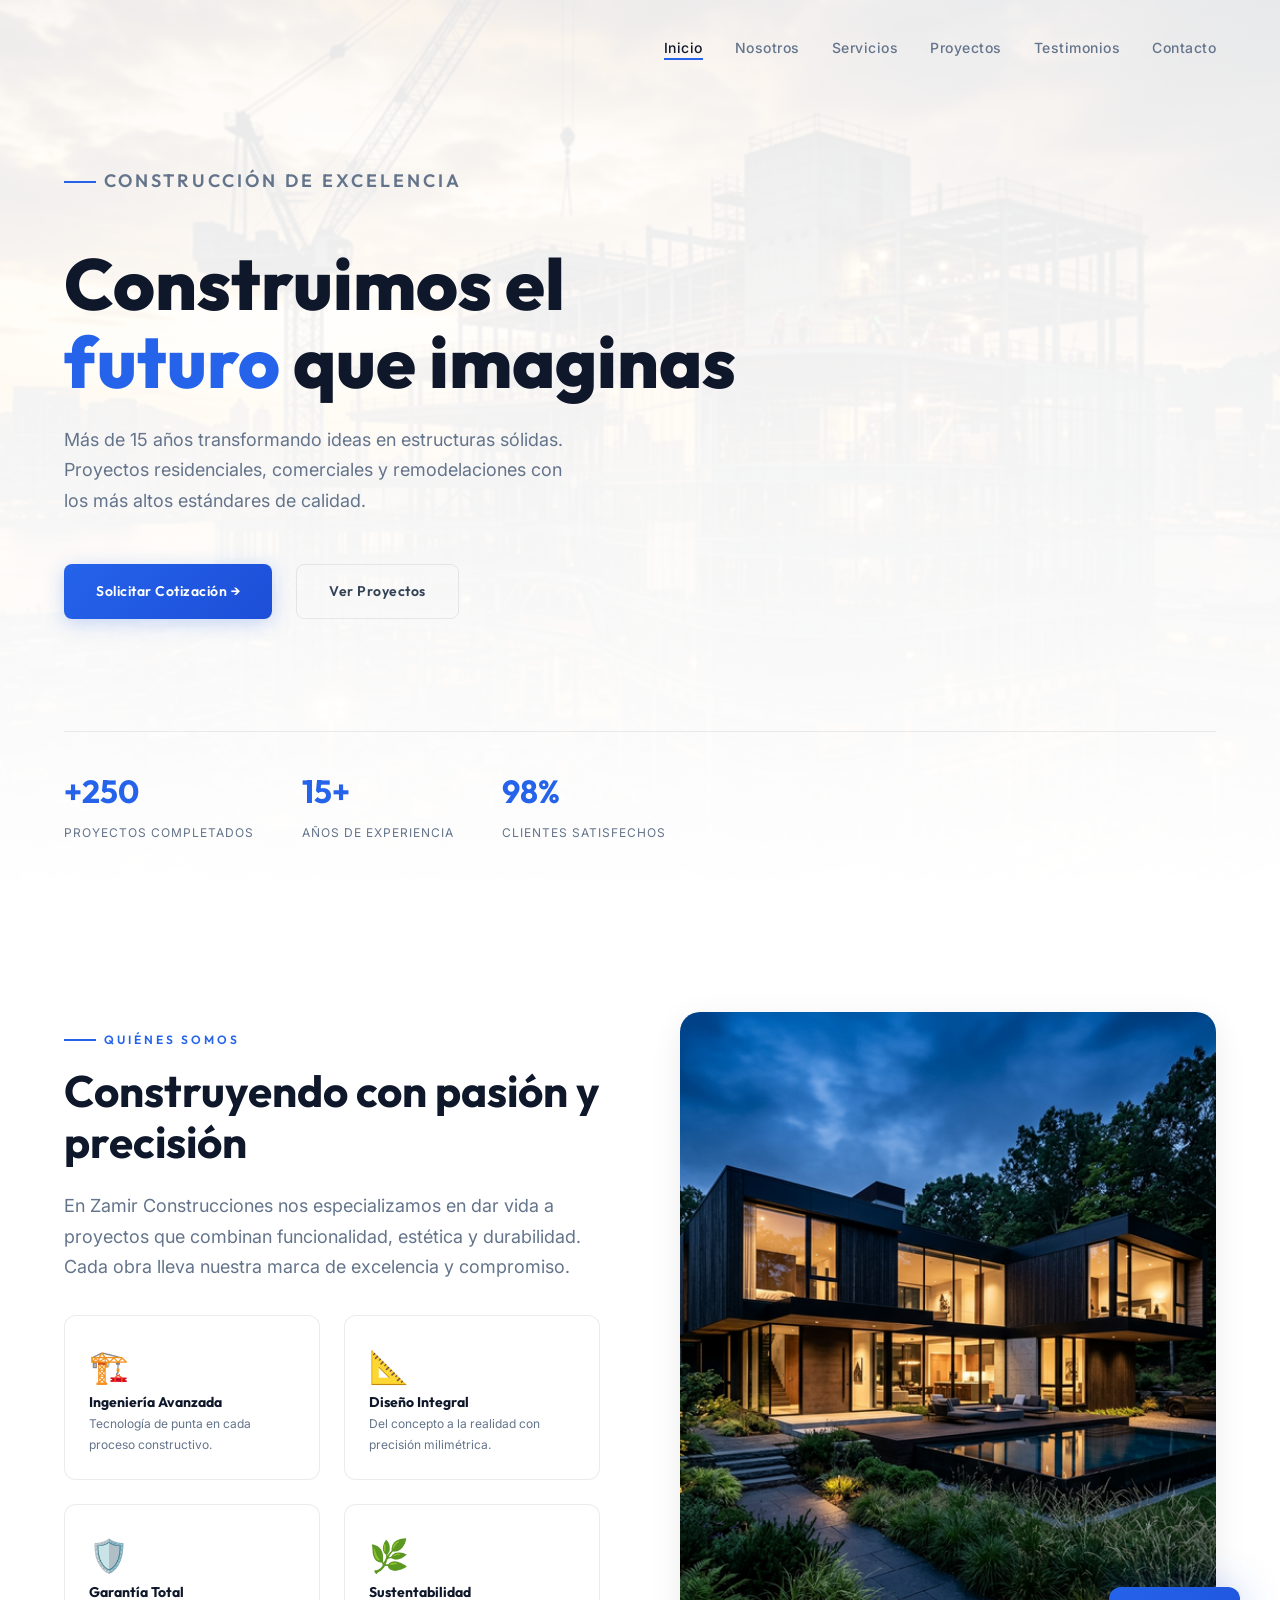
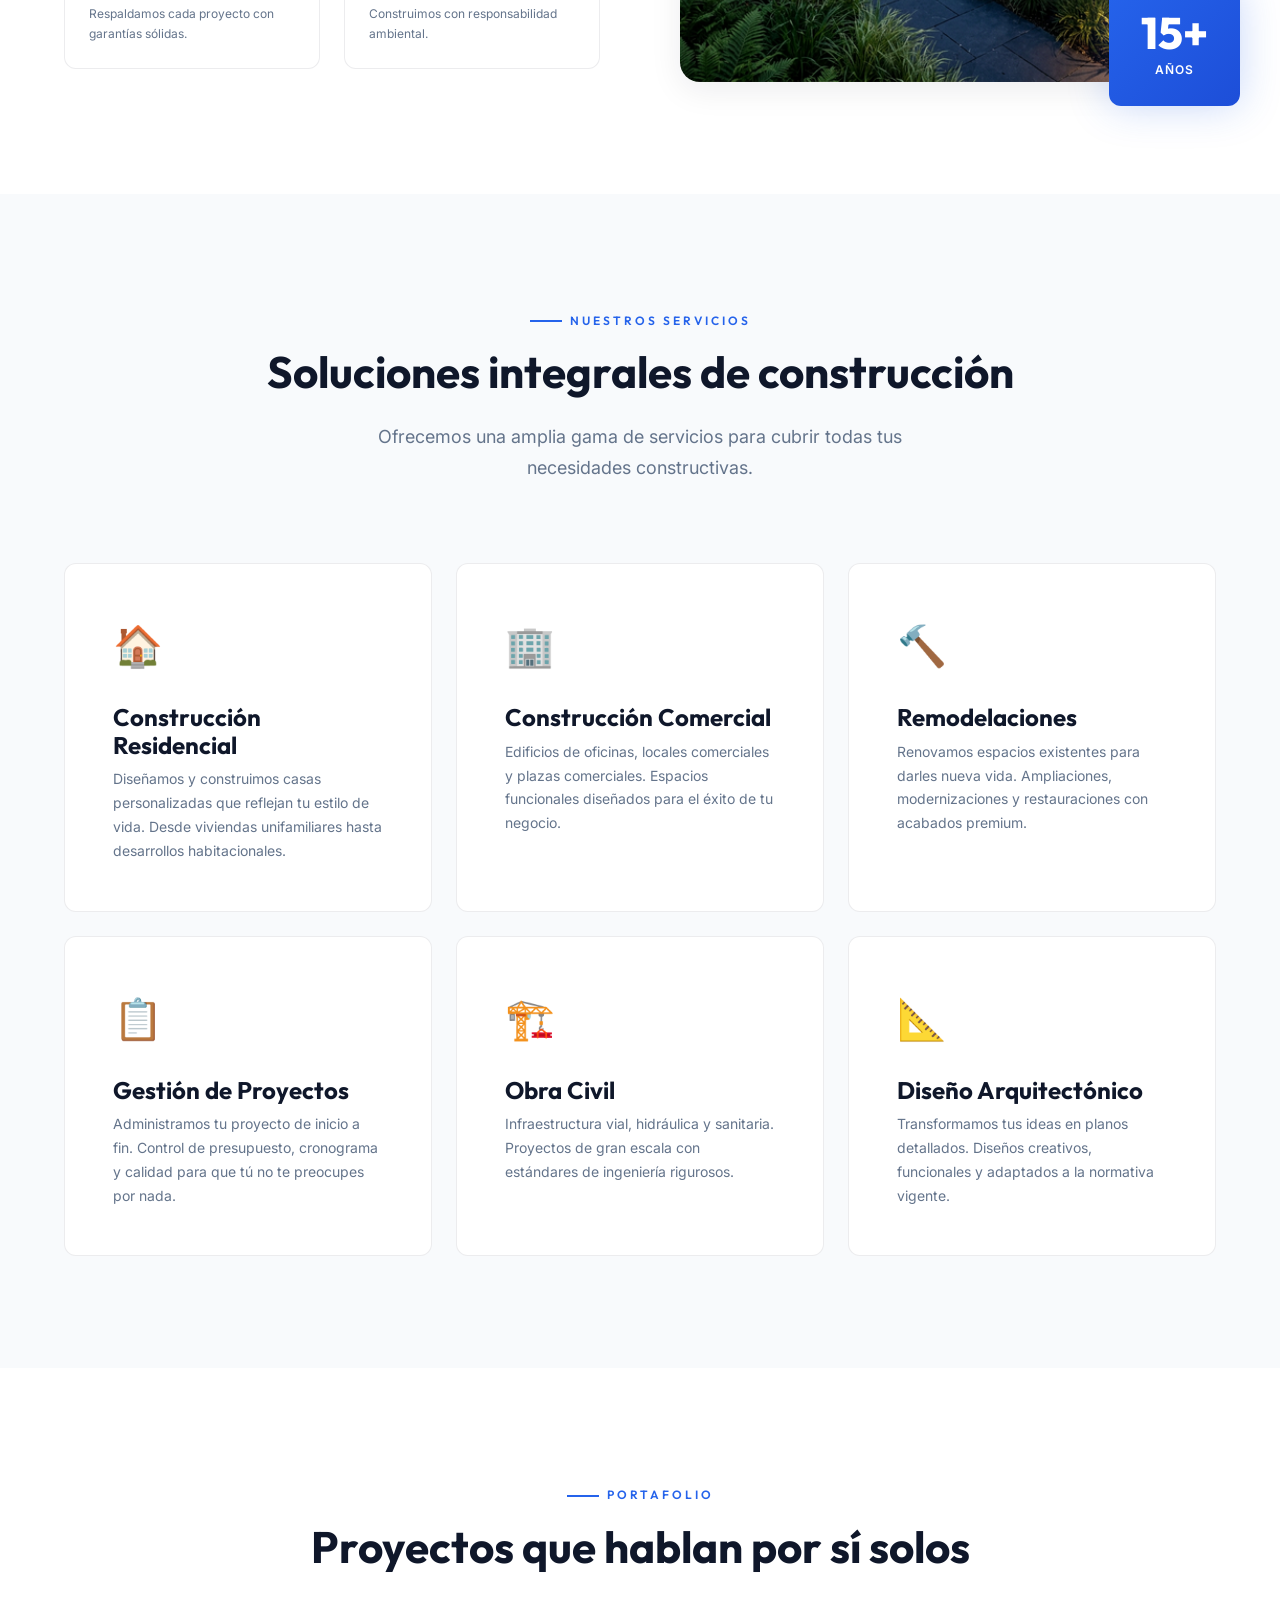
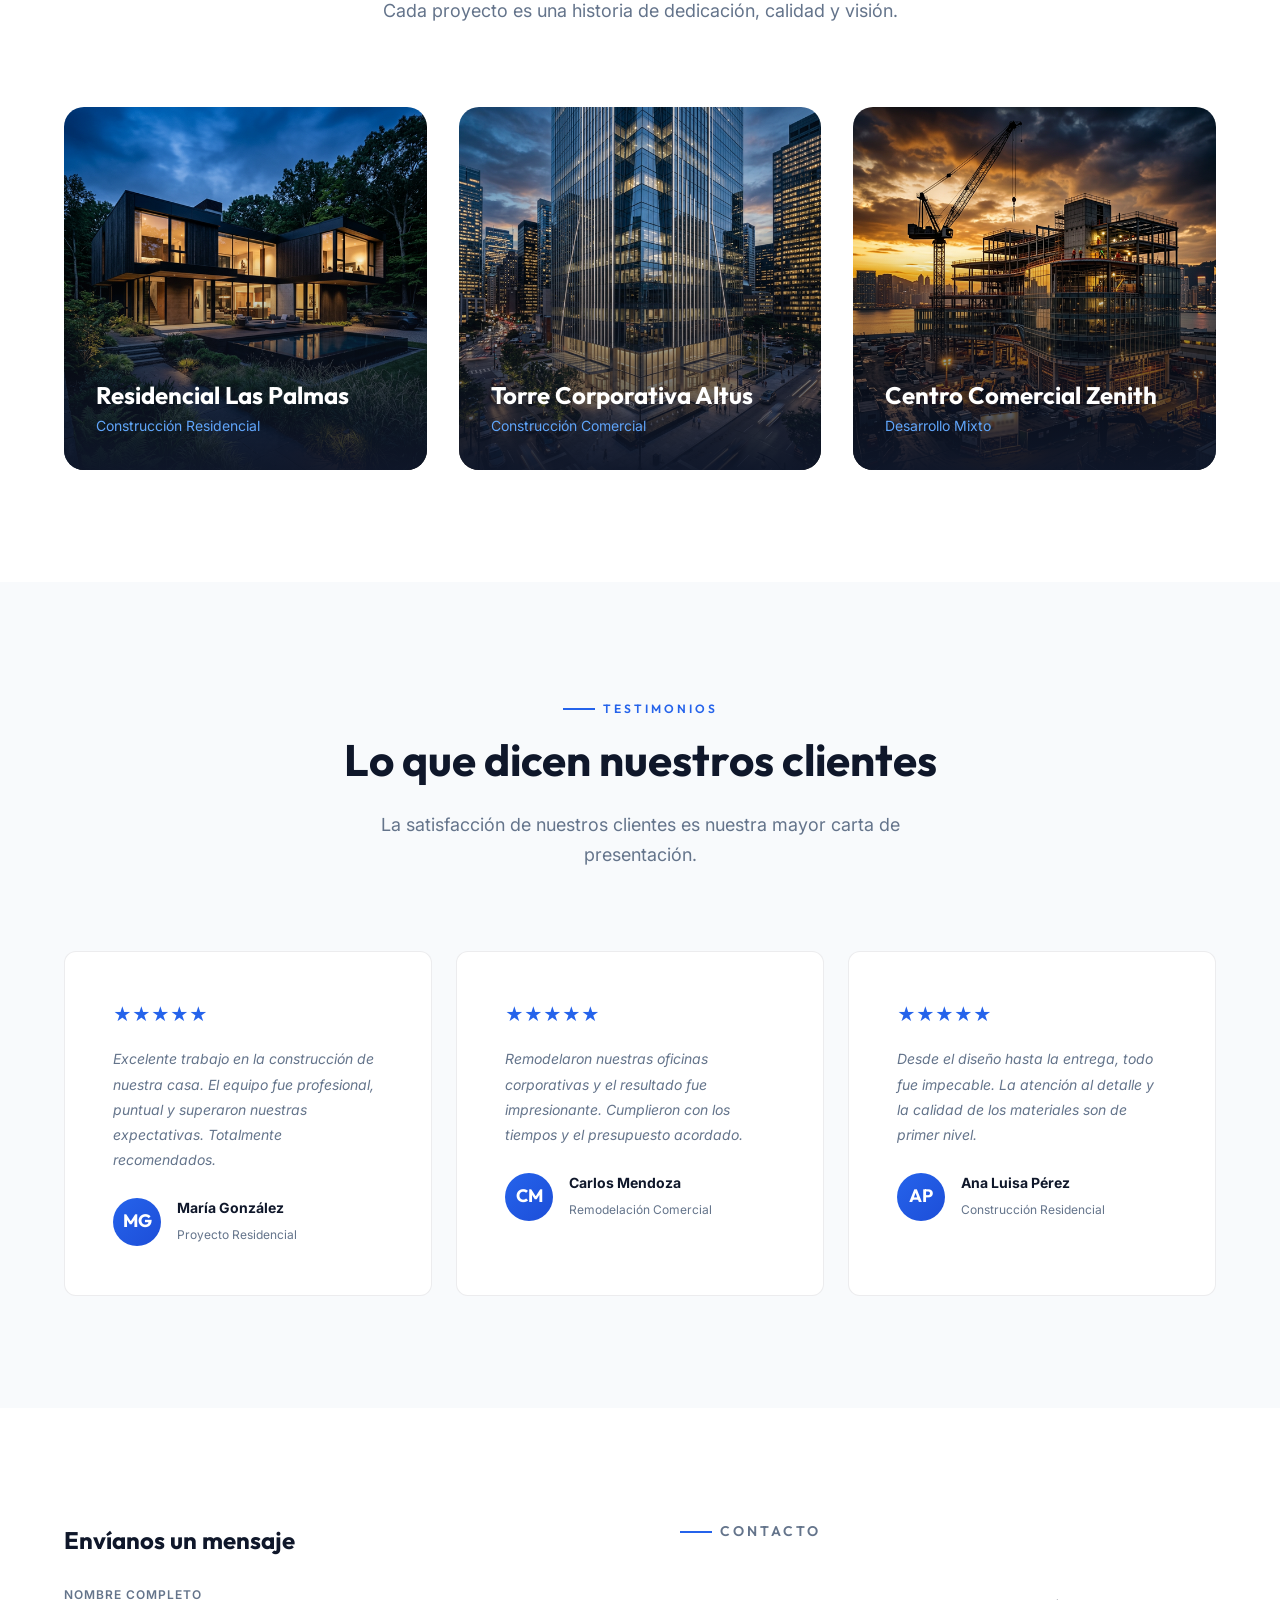
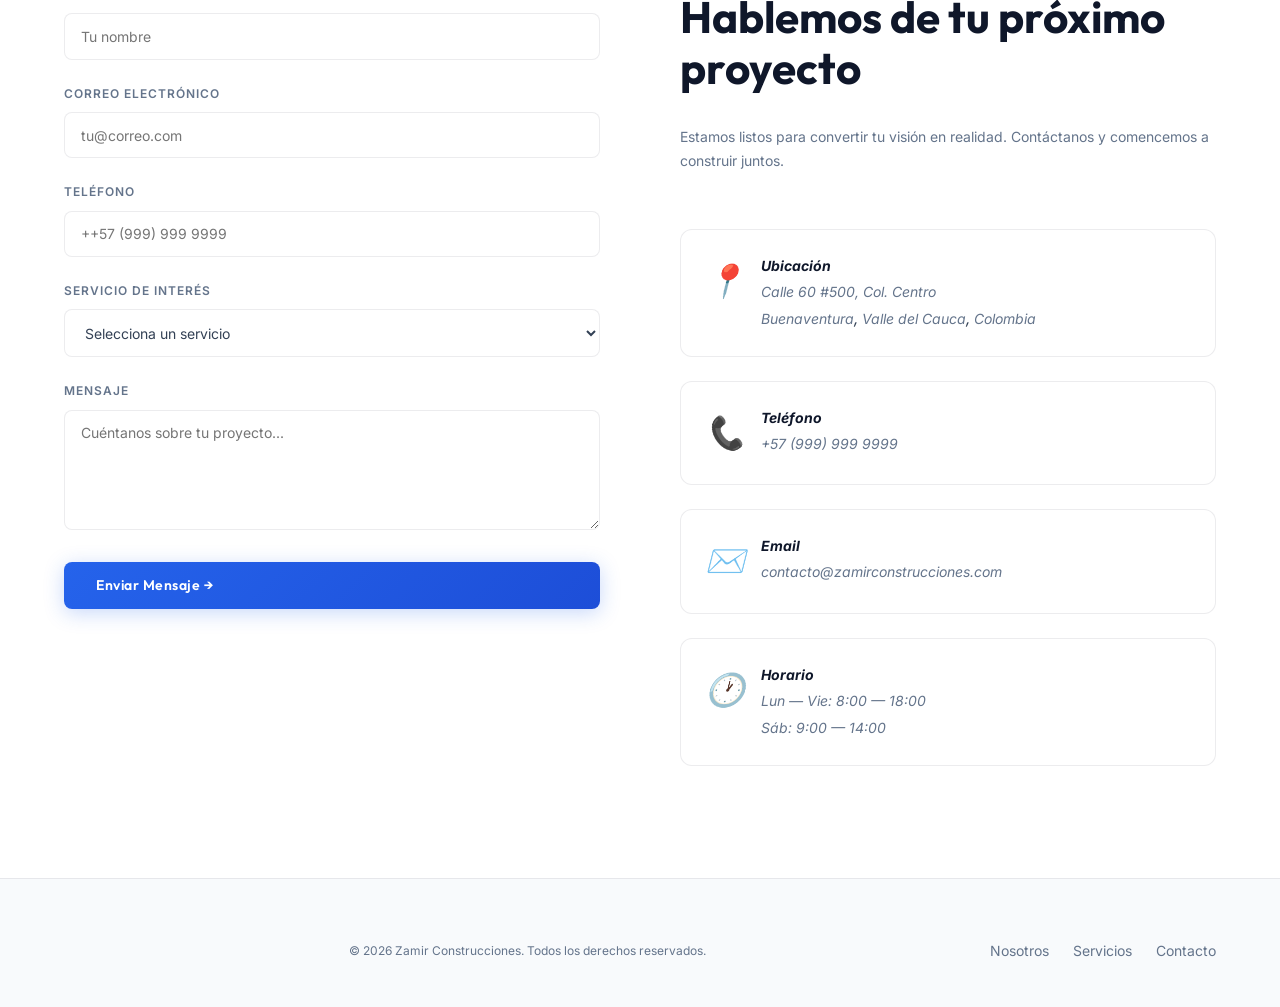
==== commit 9540f512: "Proyecto: Cambios de color y logo" ====
--- a/index.html
+++ b/index.html
@@ -98,7 +98,7 @@
   <header class="site-header" role="banner">
     <section class="container">
       <a href="#inicio" class="logo" aria-label="Zamir Construcciones — Inicio">
-        ZAMIR<span>.</span>
+       <img src="img/logo.jpeg" alt="">
       </a>
 
       <nav class="main-nav" aria-label="Navegación principal">
@@ -406,7 +406,7 @@
 
             <p class="form-group">
               <label for="telefono">Teléfono</label>
-              <input type="tel" id="telefono" name="telefono" autocomplete="tel" placeholder="+52 999 123 4567">
+              <input type="tel" id="telefono" name="telefono" autocomplete="tel" placeholder="++57 (999) 999 9999">
             </p>
 
             <p class="form-group">
@@ -446,7 +446,7 @@
               <p>
                 <strong>Ubicación</strong>
                 <span itemprop="streetAddress">Calle 60 #500, Col. Centro</span><br>
-                <span itemprop="addressLocality">Mérida</span>, <span itemprop="addressRegion">Yucatán</span>, <span itemprop="addressCountry">México</span>
+                <span itemprop="addressLocality">Buenaventura</span>, <span itemprop="addressRegion">Valle del Cauca</span>, <span itemprop="addressCountry">Colombia</span>
               </p>
             </section>
 
@@ -454,7 +454,7 @@
               <span class="icon" aria-hidden="true">📞</span>
               <p>
                 <strong>Teléfono</strong>
-                <a href="tel:+529991234567" itemprop="telephone">+52 (999) 123-4567</a>
+                <a href="tel:++57 (999) 999 9999" itemprop="telephone">+57 (999) 999 9999 </a>
               </p>
             </section>
 
@@ -487,7 +487,7 @@
        ============================================ -->
   <footer class="site-footer" role="contentinfo">
     <section class="container footer-content">
-      <a href="#inicio" class="logo" aria-label="Zamir Construcciones — Inicio">ZAMIR<span>.</span></a>
+      <a href="#inicio" class="logo" aria-label="Zamir Construcciones — Inicio"><img src="img/logo.jpeg" alt=""></a>
       <small>© 2026 Zamir Construcciones. Todos los derechos reservados.</small>
       <nav class="footer-links" aria-label="Enlaces del pie de página">
         <a href="#nosotros">Nosotros</a>
--- a/styles.css
+++ b/styles.css
@@ -8,21 +8,21 @@
 /* --- CSS Custom Properties --- */
 :root {
   /* Colors */
-  --clr-bg:          #0a0a0f;
-  --clr-bg-alt:      #111118;
-  --clr-surface:     #16161f;
-  --clr-surface-alt: #1e1e2a;
-  --clr-border:      rgba(255, 255, 255, 0.06);
-  --clr-glass:       rgba(22, 22, 31, 0.65);
-
-  --clr-text:        #e8e8ed;
-  --clr-text-muted:  #8a8a9a;
-  --clr-heading:     #ffffff;
-
-  --clr-accent:      #d4a052;
-  --clr-accent-light:#e8be7a;
-  --clr-accent-dark: #b8863a;
-  --clr-accent-glow: rgba(212, 160, 82, 0.25);
+  --clr-bg:          #ffffff;
+  --clr-bg-alt:      #f8fafc;
+  --clr-surface:     #ffffff;
+  --clr-surface-alt: #f1f5f9;
+  --clr-border:      rgba(15, 23, 42, 0.08);
+  --clr-glass:       rgba(255, 255, 255, 0.85);
+
+  --clr-text:        #334155;
+  --clr-text-muted:  #64748b;
+  --clr-heading:     #0f172a;
+
+  --clr-accent:      #2563eb;
+  --clr-accent-light:#3b82f6;
+  --clr-accent-dark: #1d4ed8;
+  --clr-accent-glow: rgba(37, 99, 235, 0.25);
 
   /* Typography */
   --ff-heading: 'Outfit', sans-serif;
@@ -51,7 +51,7 @@
   --radius-sm: 8px;
   --radius-md: 12px;
   --radius-lg: 20px;
-  --shadow-card: 0 8px 32px rgba(0,0,0,0.35);
+  --shadow-card: 0 8px 32px rgba(15, 23, 42, 0.08);
   --shadow-glow: 0 0 40px var(--clr-accent-glow);
   --transition: 0.3s cubic-bezier(0.25, 0.46, 0.45, 0.94);
 }
@@ -196,6 +196,19 @@
   letter-spacing: -0.5px;
 }
 
+.site-header .logo {
+  display: flex;
+  align-items: center;
+  gap: 0.5rem;
+}
+
+.logo img {
+  height: 48px;
+  width: auto;
+  border-radius: var(--radius-sm);
+  object-fit: contain;
+}
+
 .logo span {
   color: var(--clr-accent);
 }
@@ -284,7 +297,7 @@
   position: absolute;
   inset: 0;
   background: url('img/hero.png') center / cover no-repeat;
-  filter: brightness(0.3);
+  opacity: 0.15;
   z-index: -2;
 }
 
@@ -292,7 +305,7 @@
   content: '';
   position: absolute;
   inset: 0;
-  background: linear-gradient(to bottom, rgba(10,10,15,0.4), var(--clr-bg));
+  background: linear-gradient(to bottom, rgba(255,255,255,0.4), var(--clr-bg));
   z-index: -1;
 }
 
@@ -343,14 +356,14 @@
 
 .btn-primary {
   background: linear-gradient(135deg, var(--clr-accent), var(--clr-accent-dark));
-  color: #0a0a0f;
+  color: #ffffff;
   box-shadow: 0 4px 20px var(--clr-accent-glow);
 }
 
 .btn-primary:hover {
   transform: translateY(-2px);
   box-shadow: 0 8px 30px var(--clr-accent-glow);
-  color: #0a0a0f;
+  color: #ffffff;
 }
 
 .btn-outline {
@@ -473,7 +486,7 @@
   bottom: -1.5rem;
   right: -1.5rem;
   background: linear-gradient(135deg, var(--clr-accent), var(--clr-accent-dark));
-  color: #0a0a0f;
+  color: #ffffff;
   padding: var(--sp-md) var(--sp-lg);
   border-radius: var(--radius-md);
   text-align: center;
@@ -614,7 +627,7 @@
 .project-overlay {
   position: absolute;
   inset: 0;
-  background: linear-gradient(to top, rgba(10,10,15,0.95), transparent 60%);
+  background: linear-gradient(to top, rgba(15,23,42,0.95), transparent 60%);
   display: flex;
   flex-direction: column;
   justify-content: flex-end;
@@ -625,15 +638,16 @@
 .project-overlay h3 {
   font-size: var(--fs-lg);
   margin-bottom: 0.25rem;
+  color: #ffffff;
 }
 
 .project-overlay p {
   font-size: var(--fs-sm);
-  color: var(--clr-accent);
+  color: #60a5fa;
 }
 
 .project-card:hover .project-overlay {
-  background: linear-gradient(to top, rgba(10,10,15,0.98), rgba(10,10,15,0.3) 60%);
+  background: linear-gradient(to top, rgba(15,23,42,0.98), rgba(15,23,42,0.3) 60%);
 }
 
 /* ===================================================
@@ -704,7 +718,7 @@
   font-family: var(--ff-heading);
   font-weight: 700;
   font-size: var(--fs-md);
-  color: #0a0a0f;
+  color: #ffffff;
 }
 
 .testimonial-author cite {
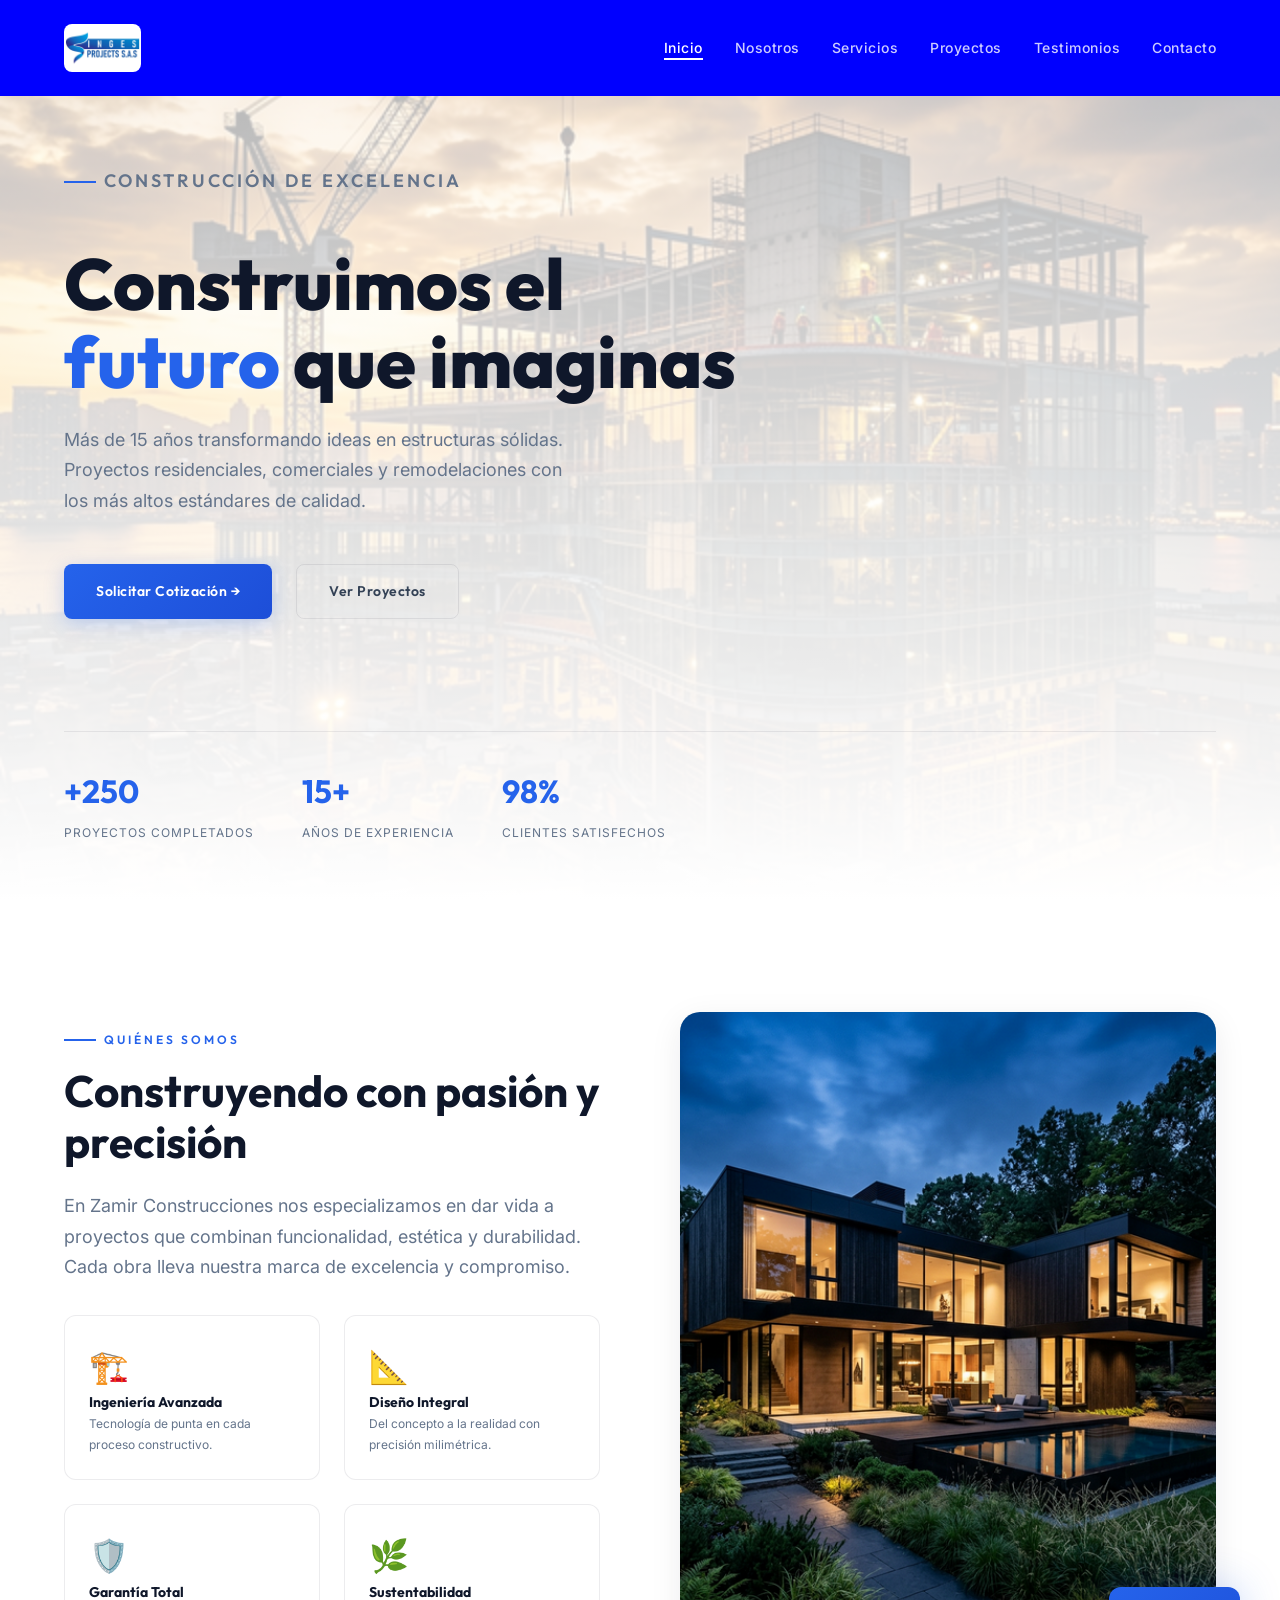
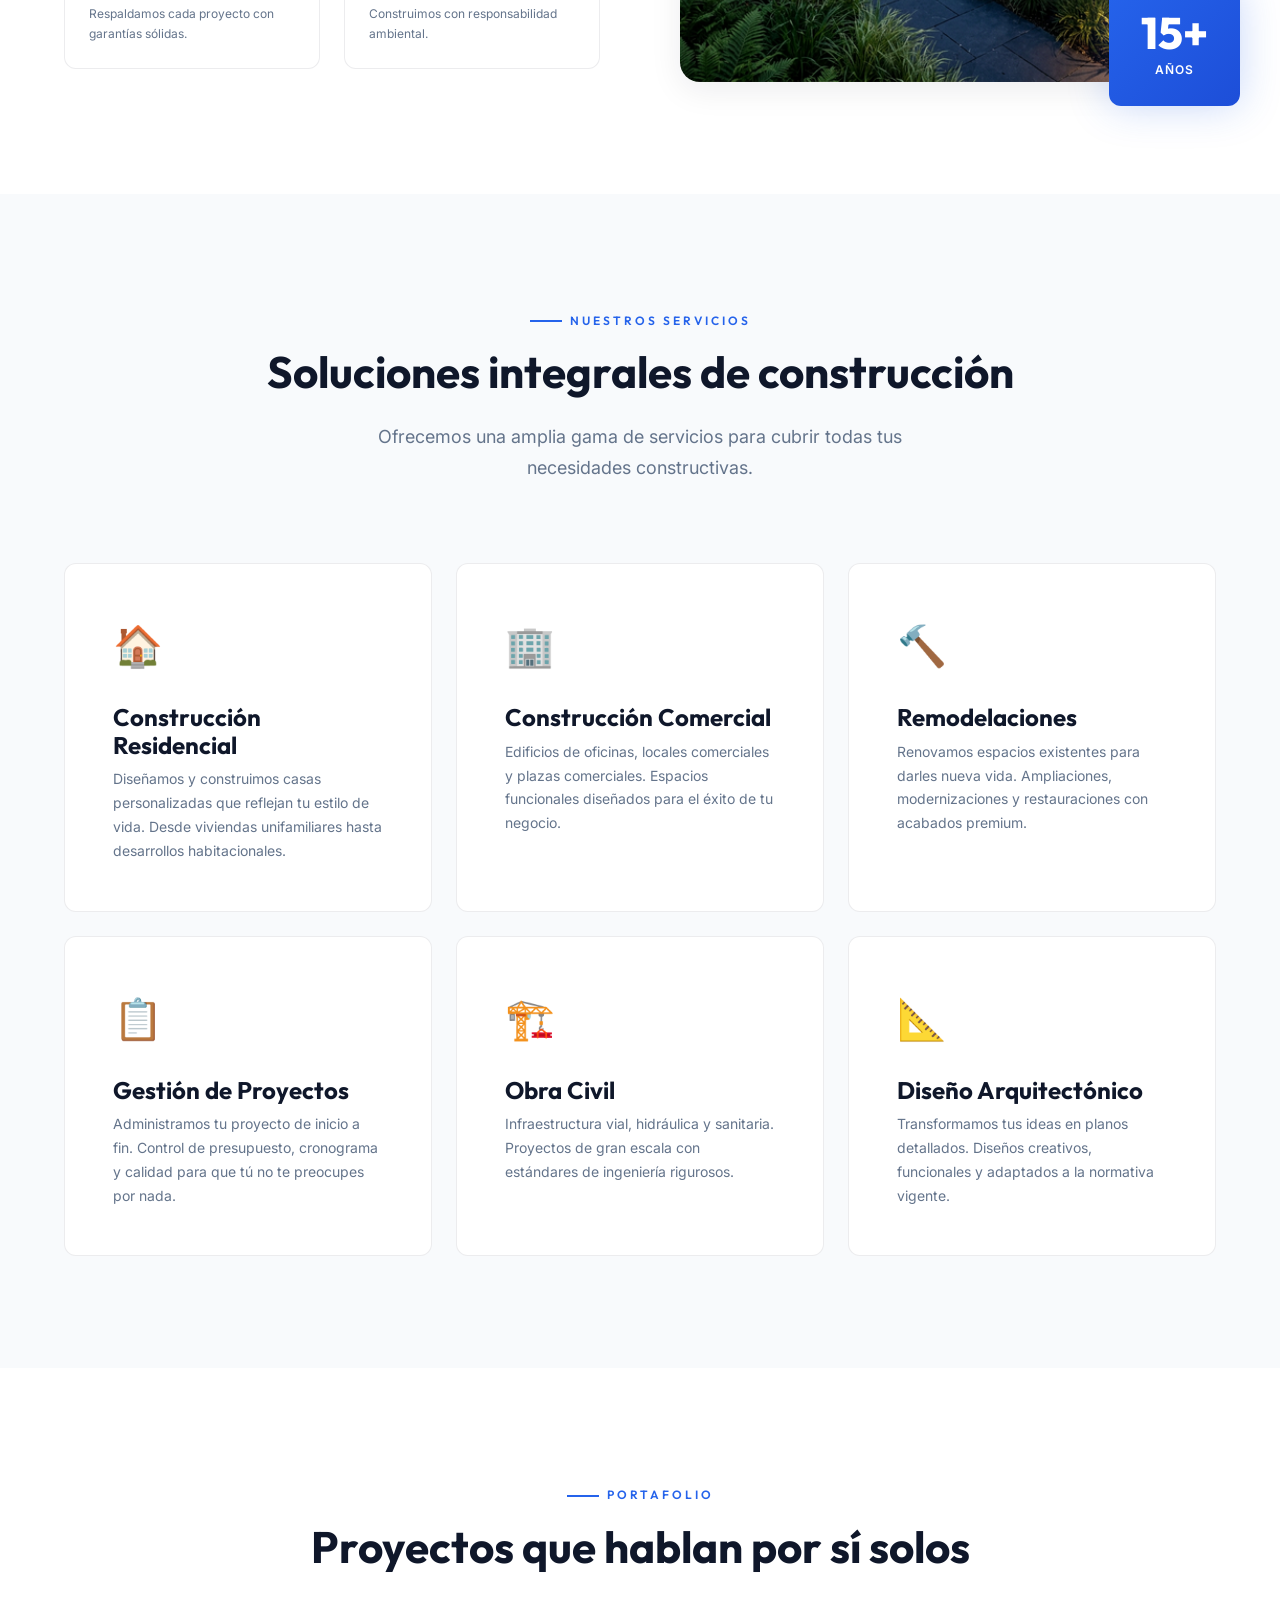
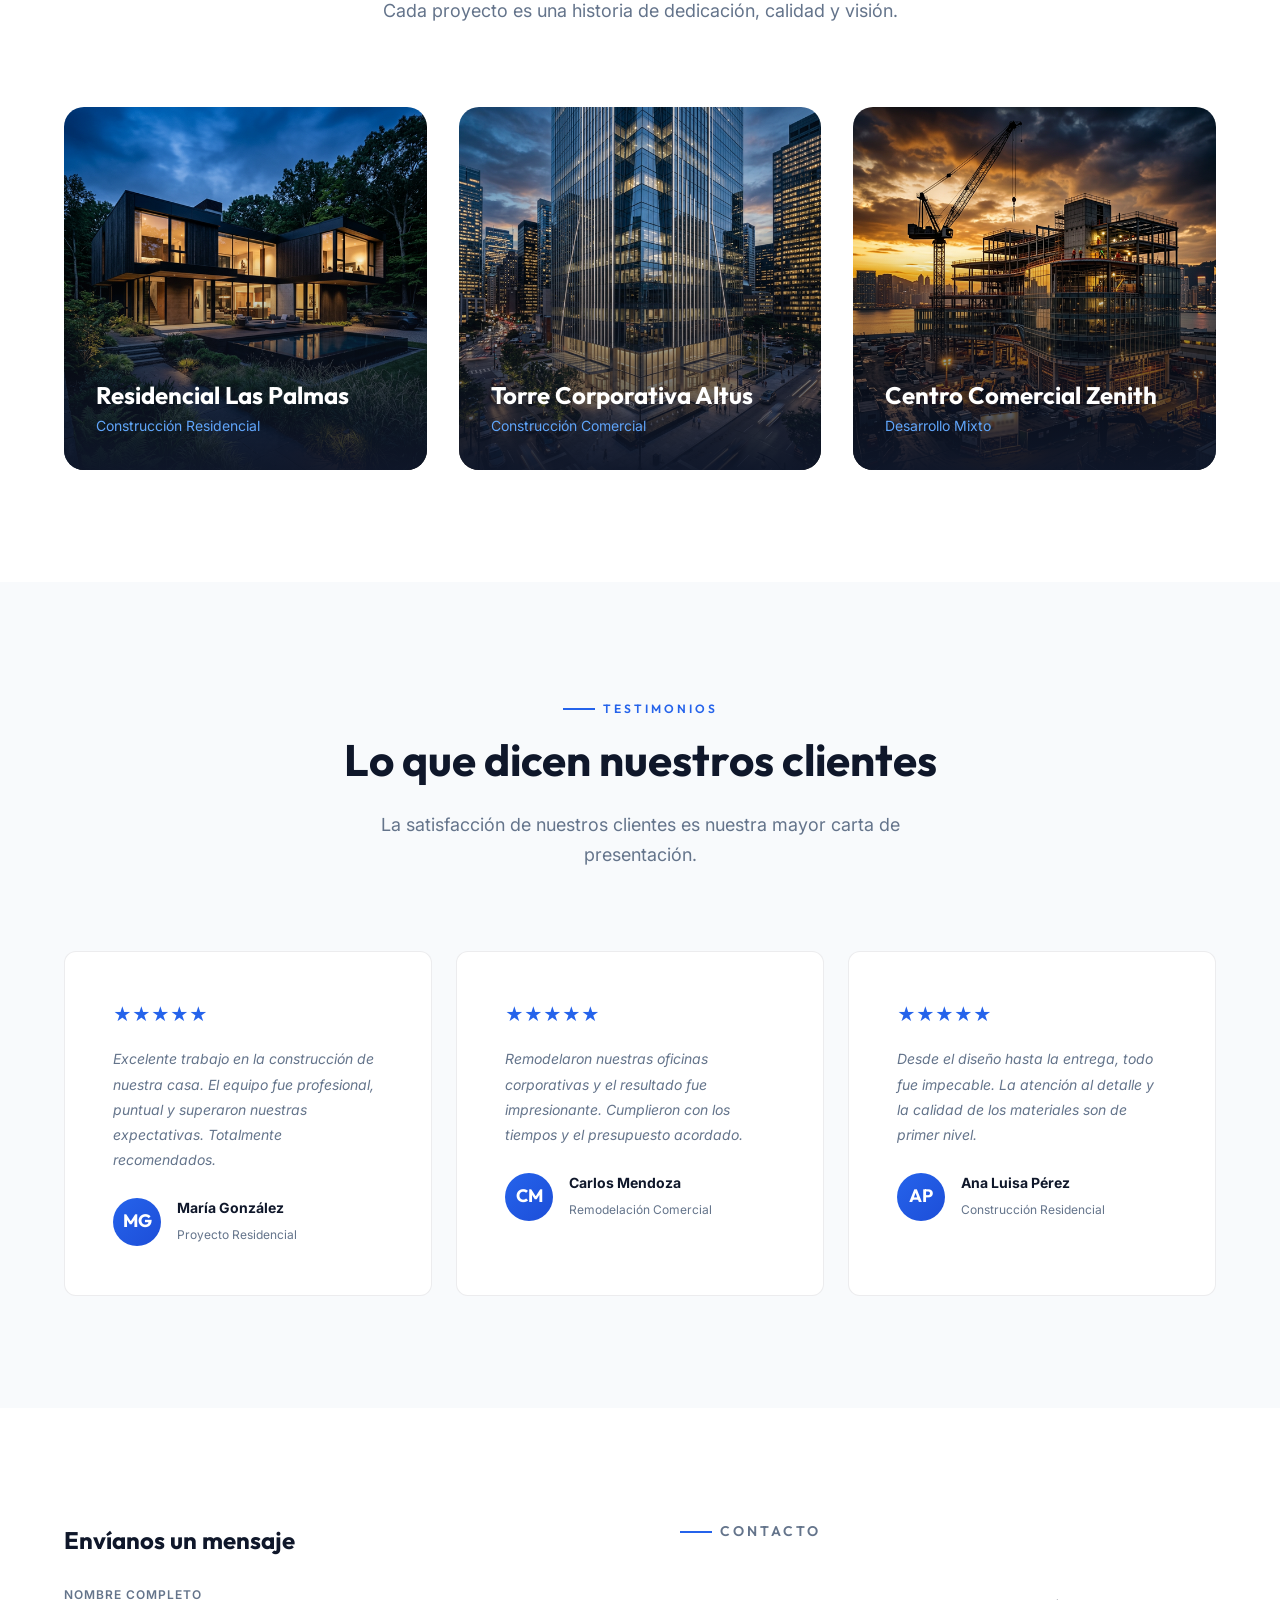
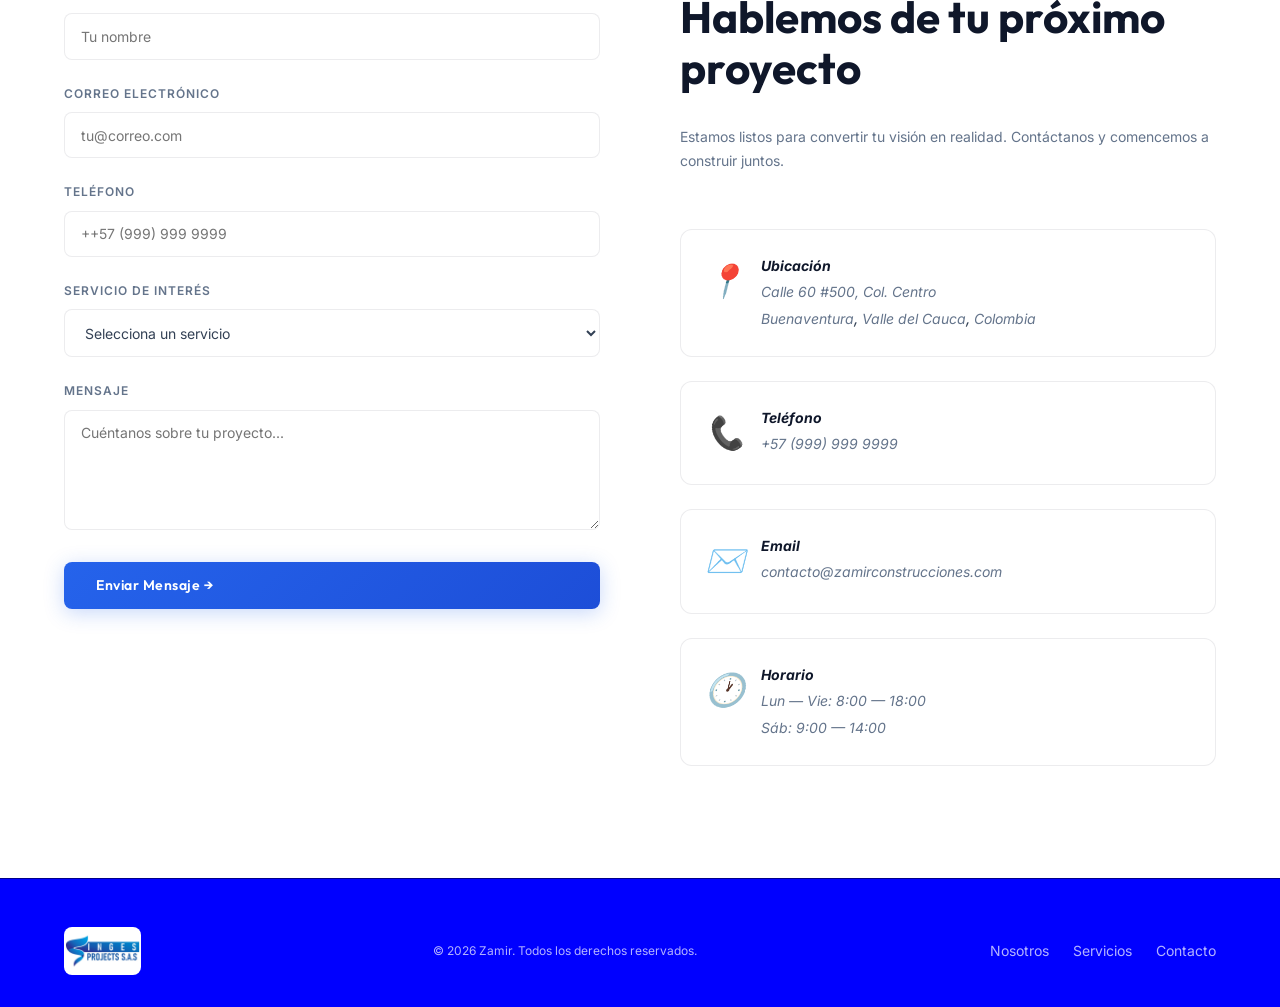
==== commit 870d44a8: "Cambios navbar y footer" ====
--- a/index.html
+++ b/index.html
@@ -13,6 +13,7 @@
   <meta property="og:description" content="Empresa constructora líder en proyectos residenciales, comerciales y remodelaciones.">
   <meta property="og:type" content="website">
   <meta property="og:image" content="img/hero.png">
+  <link rel="icon" href="img/logo.jpeg" type="image/x-icon">
 
   <title>Zamir Construcciones — Construimos tu Futuro</title>
 
@@ -488,7 +489,7 @@
   <footer class="site-footer" role="contentinfo">
     <section class="container footer-content">
       <a href="#inicio" class="logo" aria-label="Zamir Construcciones — Inicio"><img src="img/logo.jpeg" alt=""></a>
-      <small>© 2026 Zamir Construcciones. Todos los derechos reservados.</small>
+      <small>© 2026 Zamir. Todos los derechos reservados.</small>
       <nav class="footer-links" aria-label="Enlaces del pie de página">
         <a href="#nosotros">Nosotros</a>
         <a href="#servicios">Servicios</a>
--- a/styles.css
+++ b/styles.css
@@ -171,11 +171,12 @@
   width: 100%;
   z-index: 1000;
   padding: var(--sp-md) 0;
+  background: blue;
   transition: background var(--transition), padding var(--transition), box-shadow var(--transition);
 }
 
 .site-header.scrolled {
-  background: var(--clr-glass);
+  background: darkblue;
   backdrop-filter: blur(16px);
   -webkit-backdrop-filter: blur(16px);
   padding: var(--sp-sm) 0;
@@ -192,7 +193,7 @@
   font-family: var(--ff-heading);
   font-size: var(--fs-lg);
   font-weight: 800;
-  color: var(--clr-heading);
+  color: #ffffff;
   letter-spacing: -0.5px;
 }
 
@@ -210,7 +211,7 @@
 }
 
 .logo span {
-  color: var(--clr-accent);
+  color: rgba(255, 255, 255, 0.8);
 }
 
 .main-nav ul {
@@ -219,7 +220,7 @@
 }
 
 .main-nav a {
-  color: var(--clr-text-muted);
+  color: rgba(255, 255, 255, 0.8);
   font-size: var(--fs-sm);
   font-weight: 500;
   letter-spacing: 0.5px;
@@ -234,13 +235,13 @@
   left: 0;
   width: 0;
   height: 2px;
-  background: var(--clr-accent);
+  background: #ffffff;
   transition: width var(--transition);
 }
 
 .main-nav a:hover,
 .main-nav a.active {
-  color: var(--clr-heading);
+  color: #ffffff;
 }
 
 .main-nav a:hover::after,
@@ -264,7 +265,7 @@
   display: block;
   width: 26px;
   height: 2px;
-  background: var(--clr-heading);
+  background: #ffffff;
   transition: var(--transition);
   border-radius: 2px;
 }
@@ -297,7 +298,7 @@
   position: absolute;
   inset: 0;
   background: url('img/hero.png') center / cover no-repeat;
-  opacity: 0.15;
+  opacity: 0.50;
   z-index: -2;
 }
 
@@ -879,8 +880,8 @@
    =================================================== */
 .site-footer {
   padding: var(--sp-xl) 0 var(--sp-lg);
-  background: var(--clr-bg-alt);
-  border-top: 1px solid var(--clr-border);
+  background: blue;
+  border-top: 1px solid darkblue;
 }
 
 .footer-content {
@@ -897,7 +898,7 @@
 
 .site-footer small {
   font-size: var(--fs-xs);
-  color: var(--clr-text-muted);
+  color: rgba(255, 255, 255, 0.7);
 }
 
 .footer-links {
@@ -906,12 +907,12 @@
 }
 
 .footer-links a {
-  color: var(--clr-text-muted);
+  color: rgba(255, 255, 255, 0.7);
   font-size: var(--fs-sm);
 }
 
 .footer-links a:hover {
-  color: var(--clr-accent);
+  color: #ffffff;
 }
 
 /* ===================================================
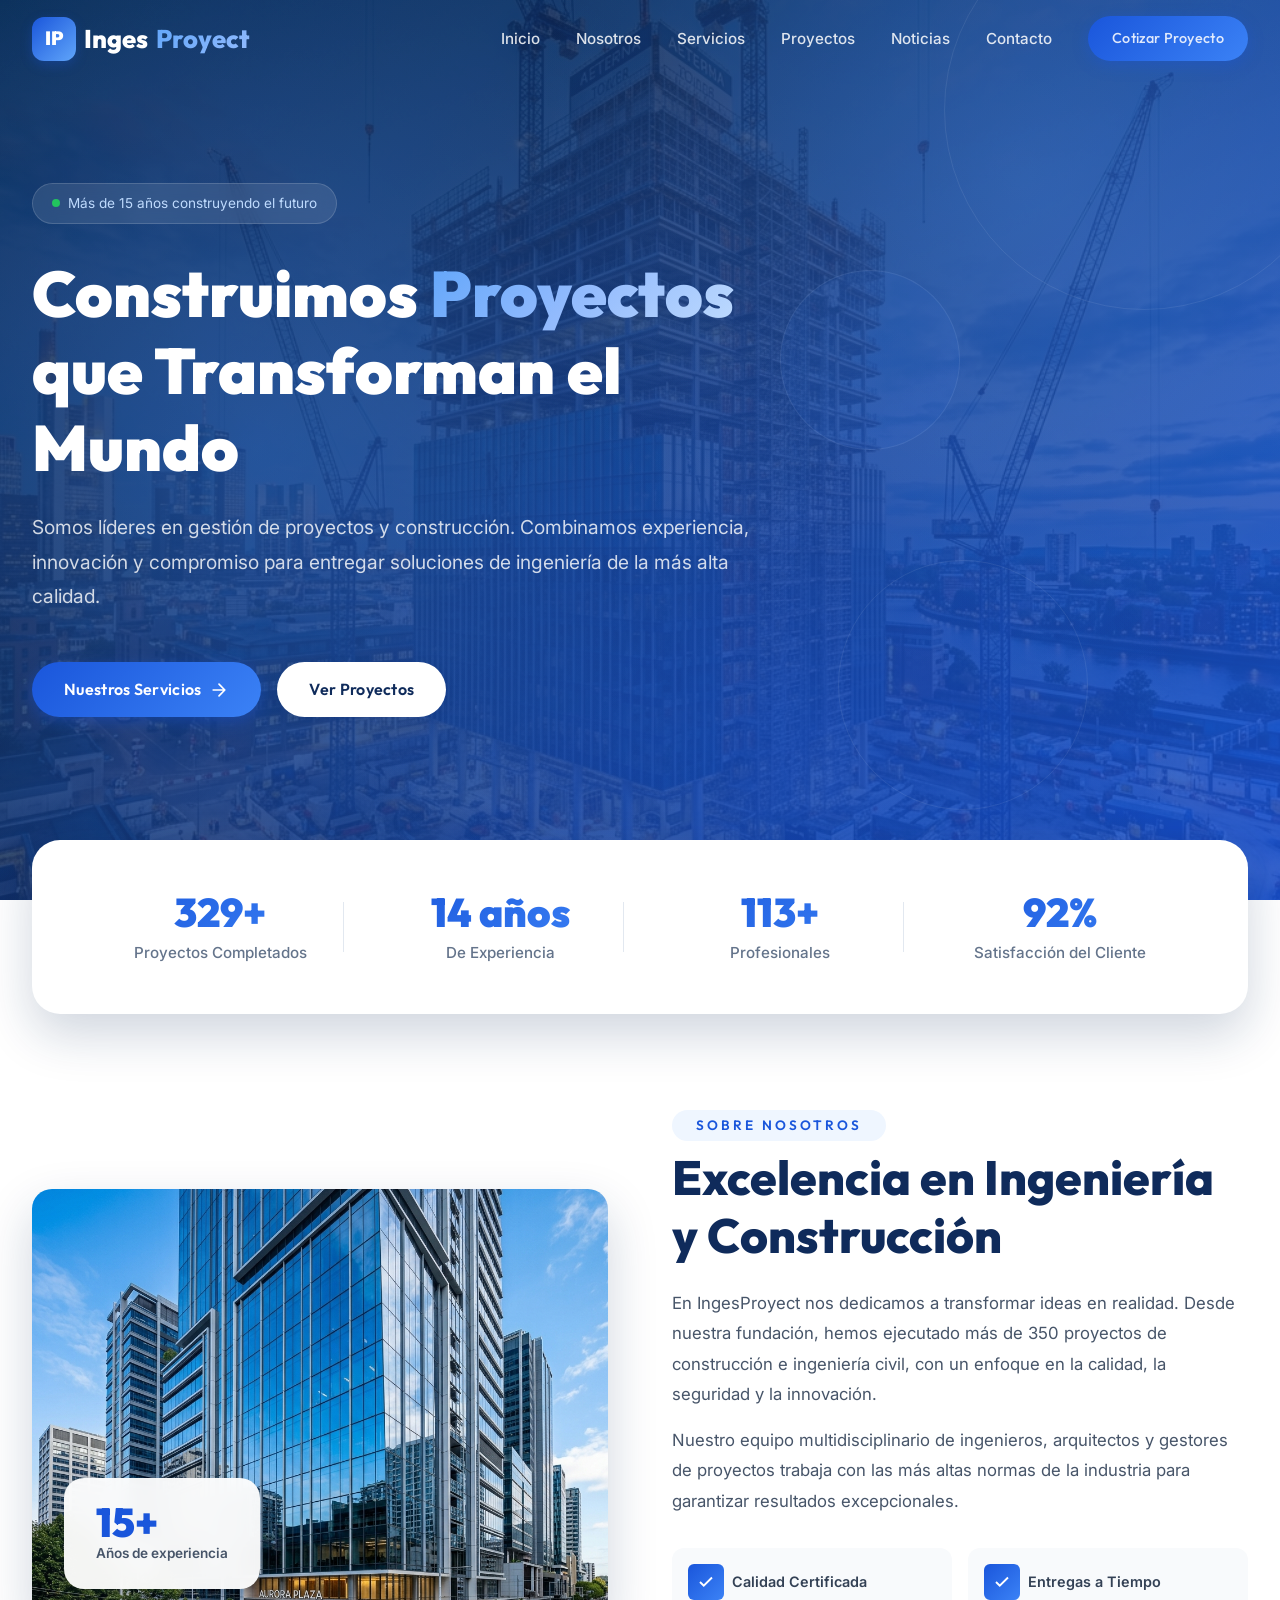
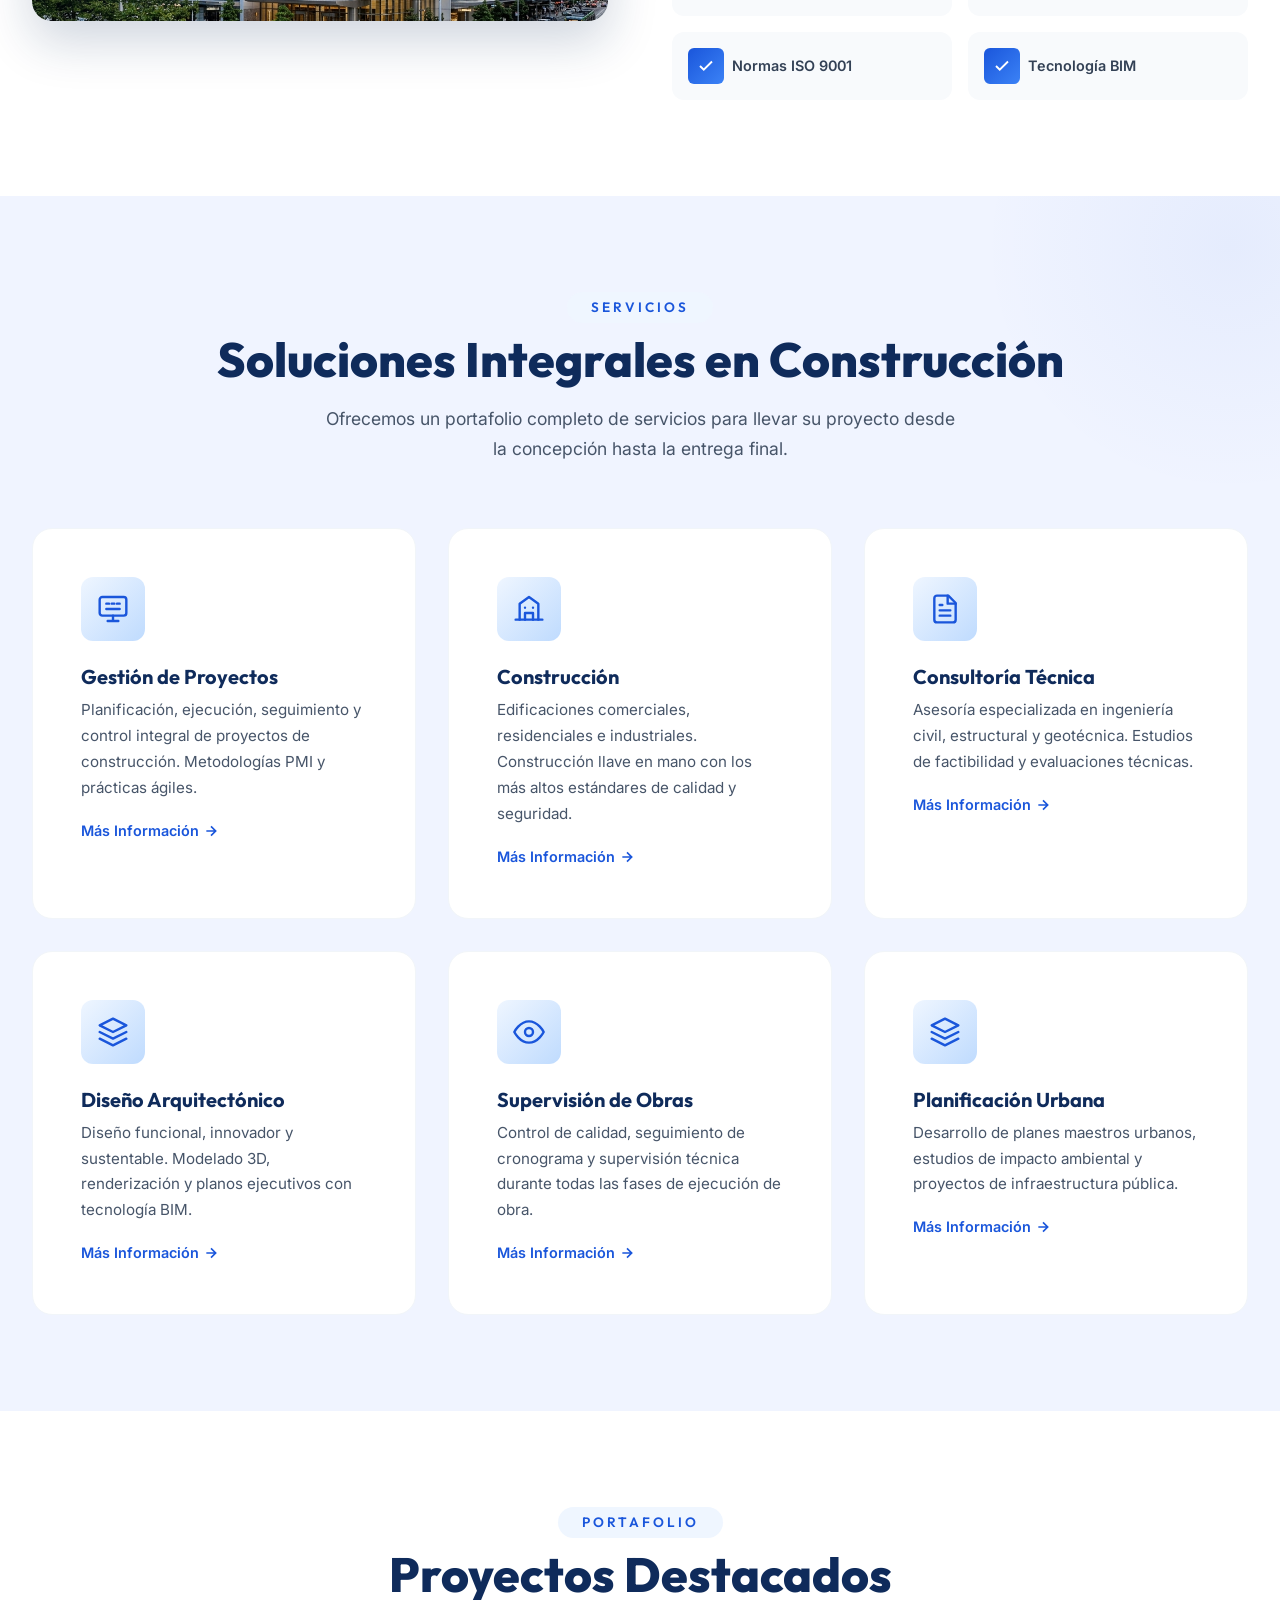
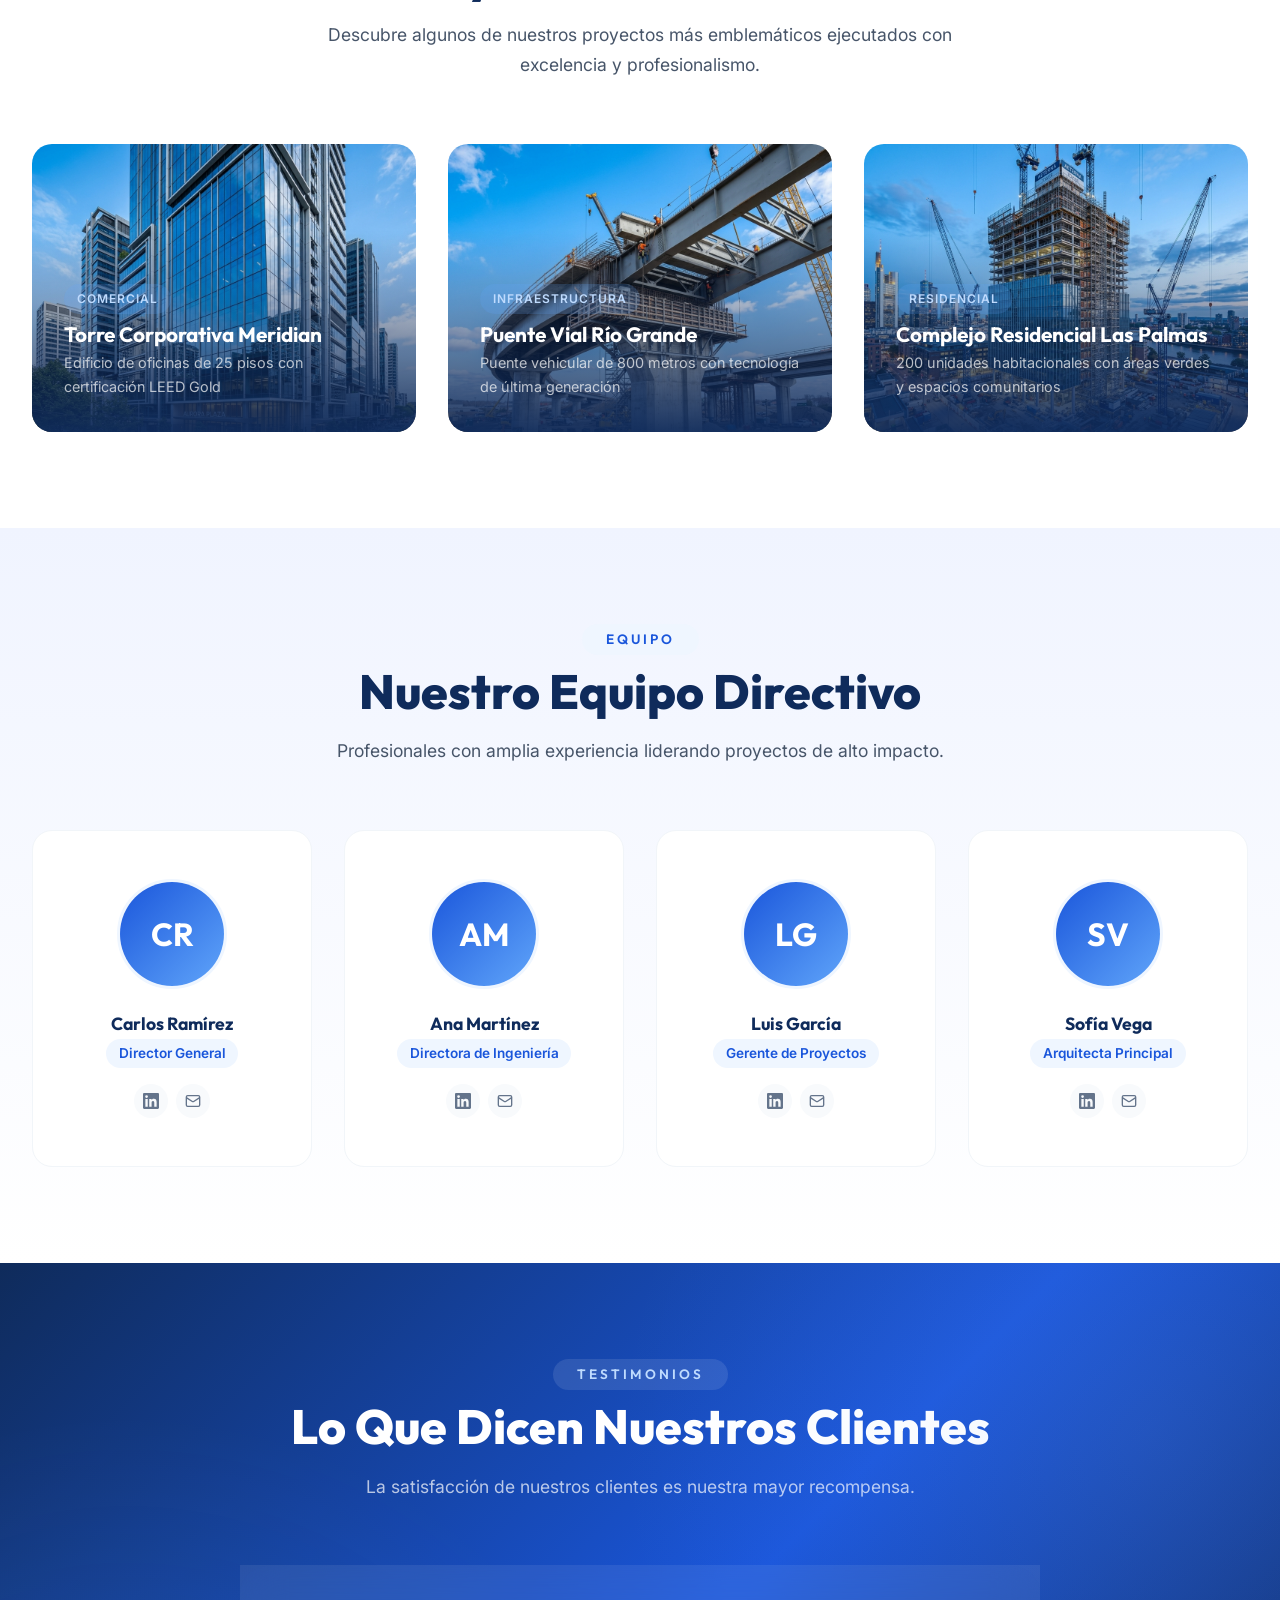
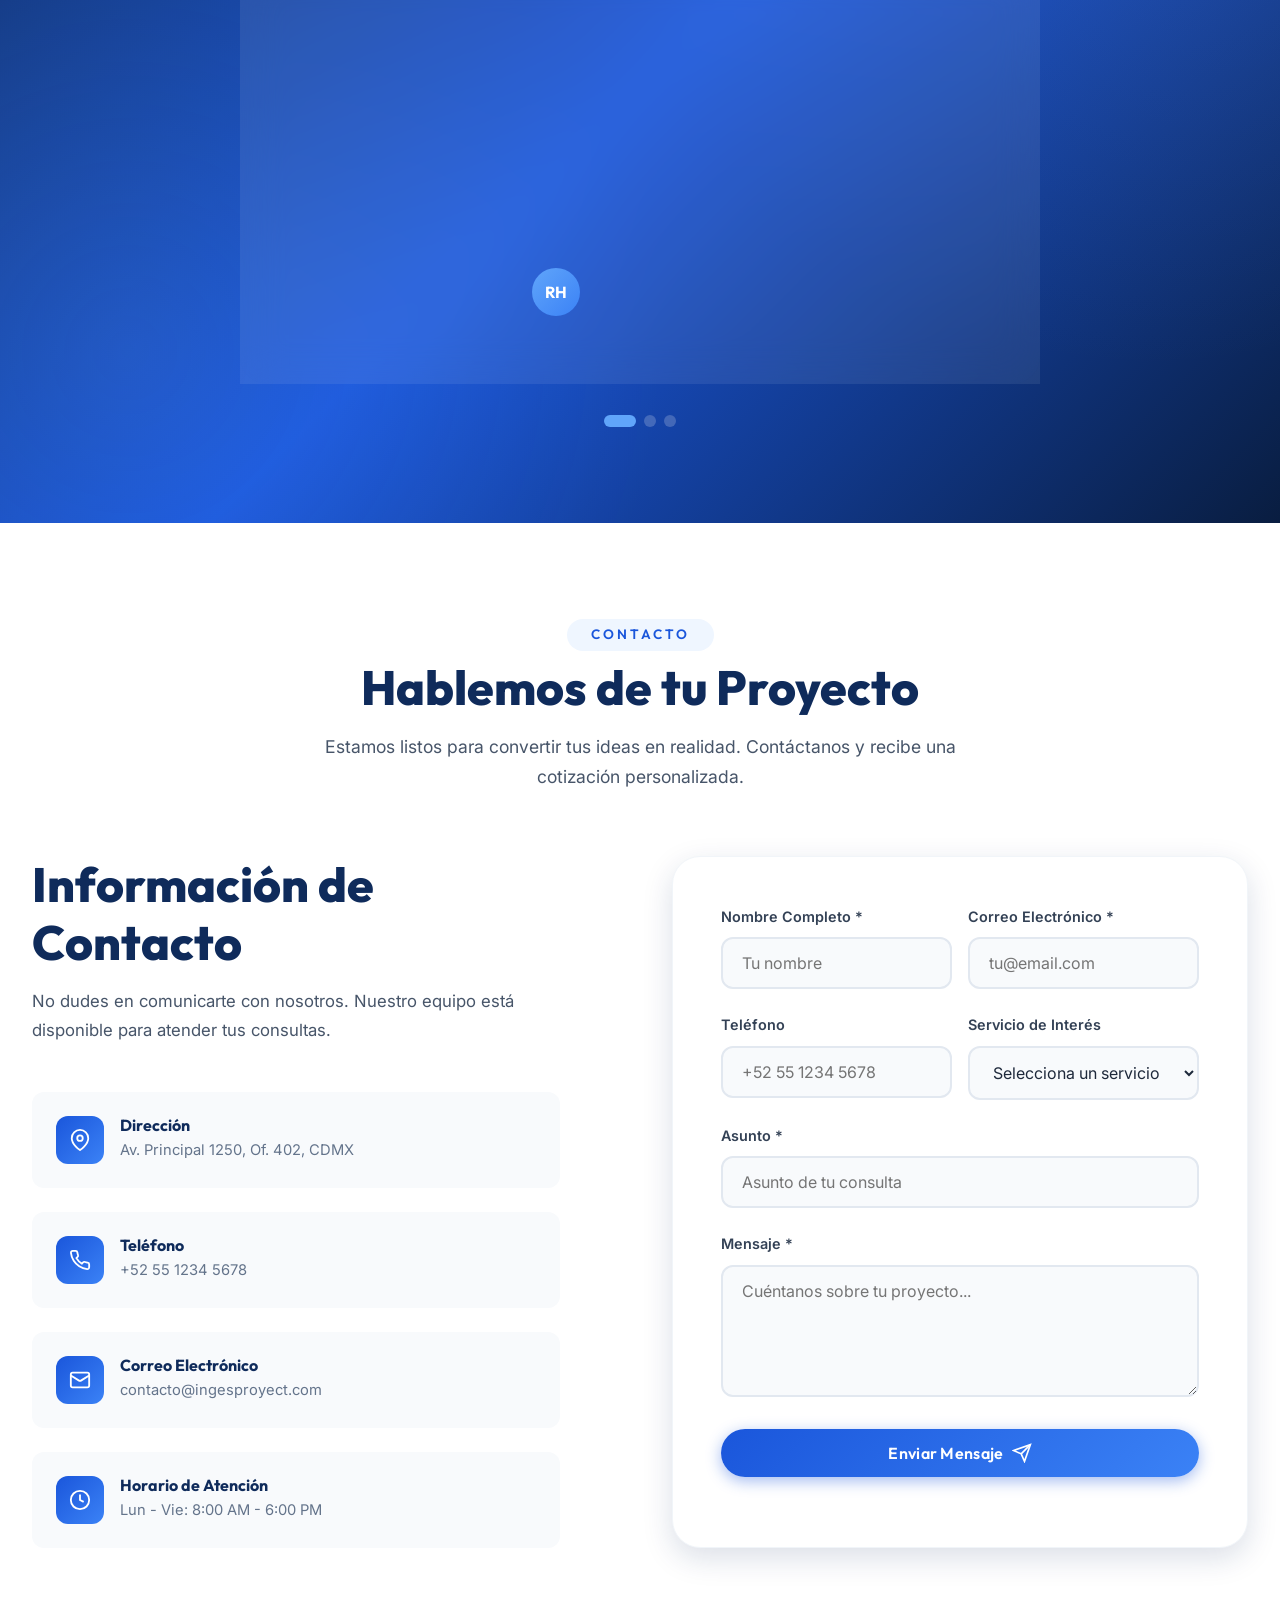
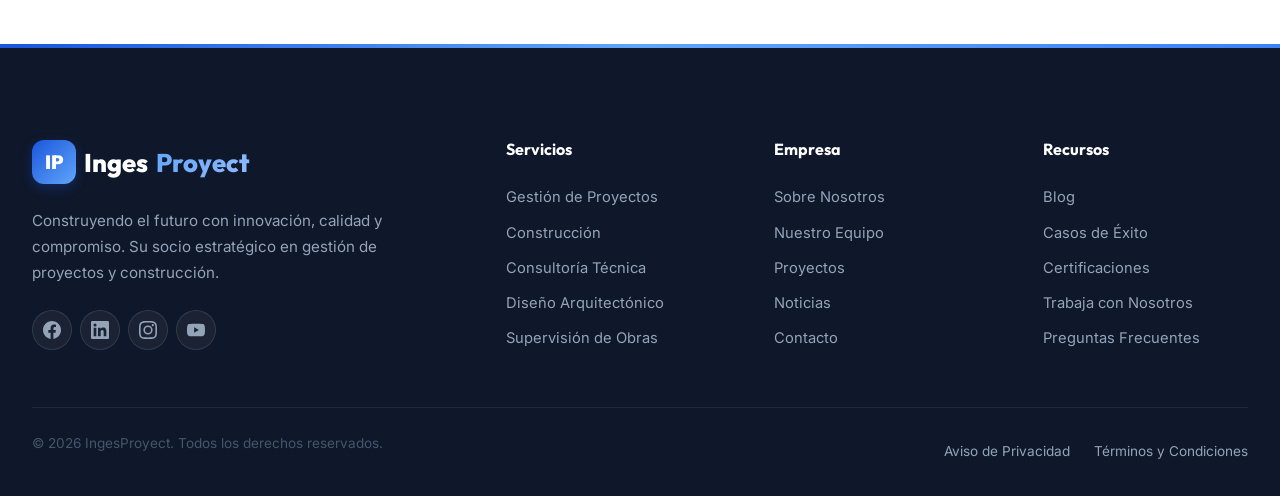
==== commit 167abc6d: "actualizacion" ====
--- a/index.html
+++ b/index.html
@@ -1,503 +1,939 @@
 <!DOCTYPE html>
-<html lang="es" itemscope itemtype="https://schema.org/HomeAndConstructionBusiness">
+<html lang="es" itemscope itemtype="https://schema.org/WebPage">
+
 <head>
   <meta charset="UTF-8">
   <meta name="viewport" content="width=device-width, initial-scale=1.0">
-  <meta name="description" content="Zamir Construcciones — Empresa constructora líder en proyectos residenciales, comerciales y remodelaciones con más de 15 años de experiencia.">
-  <meta name="keywords" content="constructora, construcción, remodelación, vivienda, comercial, proyectos, arquitectura">
-  <meta name="author" content="Zamir Construcciones">
+  <meta http-equiv="X-UA-Compatible" content="IE=edge">
+
+  <!-- SEO Meta Tags -->
+  <title>IngesProyect — Gestión de Proyectos y Construcción</title>
+  <meta name="description"
+    content="IngesProyect es una empresa líder en gestión de proyectos y construcción. Ofrecemos servicios de ingeniería, supervisión de obras, diseño arquitectónico y consultoría técnica.">
+  <meta name="keywords"
+    content="gestión de proyectos, constructora, ingeniería civil, supervisión de obras, diseño arquitectónico, consultoría técnica">
+  <meta name="author" content="IngesProyect">
   <meta name="robots" content="index, follow">
 
   <!-- Open Graph -->
-  <meta property="og:title" content="Zamir Construcciones — Construimos tu Futuro">
-  <meta property="og:description" content="Empresa constructora líder en proyectos residenciales, comerciales y remodelaciones.">
+  <meta property="og:title" content="IngesProyect — Gestión de Proyectos y Construcción">
+  <meta property="og:description"
+    content="Empresa líder en gestión de proyectos y construcción. Ingeniería, supervisión y consultoría técnica.">
   <meta property="og:type" content="website">
-  <meta property="og:image" content="img/hero.png">
-  <link rel="icon" href="img/logo.jpeg" type="image/x-icon">
-
-  <title>Zamir Construcciones — Construimos tu Futuro</title>
-
+  <meta property="og:locale" content="es_ES">
+
+  <!-- Favicon -->
+  <link rel="icon"
+    href="data:image/svg+xml,<svg xmlns='http://www.w3.org/2000/svg' viewBox='0 0 100 100'><text y='.9em' font-size='90'>🏗️</text></svg>">
+
+  <!-- Stylesheets -->
   <link rel="stylesheet" href="styles.css">
 
   <!-- Schema.org JSON-LD -->
   <script type="application/ld+json">
   {
     "@context": "https://schema.org",
-    "@type": "HomeAndConstructionBusiness",
-    "name": "Zamir Construcciones",
-    "description": "Empresa constructora líder en proyectos residenciales, comerciales y remodelaciones con más de 15 años de experiencia.",
-    "url": "https://www.zamirconstrucciones.com",
-    "telephone": "+52-999-123-4567",
-    "email": "contacto@zamirconstrucciones.com",
-    "address": {
-      "@type": "PostalAddress",
-      "streetAddress": "Calle 60 #500, Col. Centro",
-      "addressLocality": "Mérida",
-      "addressRegion": "Yucatán",
-      "postalCode": "97000",
-      "addressCountry": "MX"
-    },
-    "geo": {
-      "@type": "GeoCoordinates",
-      "latitude": "20.9674",
-      "longitude": "-89.5926"
-    },
-    "openingHoursSpecification": [
+    "@graph": [
       {
-        "@type": "OpeningHoursSpecification",
-        "dayOfWeek": ["Monday","Tuesday","Wednesday","Thursday","Friday"],
-        "opens": "08:00",
-        "closes": "18:00"
+        "@type": "WebSite",
+        "@id": "#website",
+        "name": "IngesProyect",
+        "description": "Empresa de Gestión de Proyectos y Constructora",
+        "url": "https://www.ingesproyect.com",
+        "potentialAction": {
+          "@type": "SearchAction",
+          "target": "https://www.ingesproyect.com/buscar?q={search_term_string}",
+          "query-input": "required name=search_term_string"
+        }
       },
       {
-        "@type": "OpeningHoursSpecification",
-        "dayOfWeek": "Saturday",
-        "opens": "09:00",
-        "closes": "14:00"
-      }
-    ],
-    "priceRange": "$$",
-    "image": "img/hero.png",
-    "sameAs": [
-      "https://www.facebook.com/zamirconstrucciones",
-      "https://www.instagram.com/zamirconstrucciones"
-    ],
-    "review": [
-      {
-        "@type": "Review",
-        "author": { "@type": "Person", "name": "María González" },
-        "reviewRating": { "@type": "Rating", "ratingValue": "5", "bestRating": "5" },
-        "reviewBody": "Excelente trabajo en la construcción de nuestra casa. El equipo fue profesional, puntual y superaron nuestras expectativas. Totalmente recomendados."
+        "@type": "ConstructionBusiness",
+        "@id": "#organization",
+        "name": "IngesProyect",
+        "url": "https://www.ingesproyect.com",
+        "logo": "https://www.ingesproyect.com/img/logo.png",
+        "description": "Empresa líder en gestión de proyectos de construcción e ingeniería civil. Más de 15 años de experiencia ejecutando proyectos de alta calidad.",
+        "foundingDate": "2009",
+        "numberOfEmployees": {
+          "@type": "QuantitativeValue",
+          "value": "120"
+        },
+        "address": {
+          "@type": "PostalAddress",
+          "streetAddress": "Av. Principal 1250, Oficina 402",
+          "addressLocality": "Ciudad de México",
+          "addressRegion": "CDMX",
+          "postalCode": "06600",
+          "addressCountry": "MX"
+        },
+        "contactPoint": [
+          {
+            "@type": "ContactPoint",
+            "telephone": "+52-55-1234-5678",
+            "contactType": "customer service",
+            "availableLanguage": ["Spanish", "English"],
+            "areaServed": "MX"
+          }
+        ],
+        "sameAs": [
+          "https://www.facebook.com/ingesproyect",
+          "https://www.linkedin.com/company/ingesproyect",
+          "https://www.instagram.com/ingesproyect"
+        ],
+        "hasOfferCatalog": {
+          "@type": "OfferCatalog",
+          "name": "Servicios de IngesProyect",
+          "itemListElement": [
+            {
+              "@type": "Offer",
+              "itemOffered": {
+                "@type": "Service",
+                "name": "Gestión de Proyectos",
+                "description": "Planificación, ejecución y control integral de proyectos de construcción."
+              }
+            },
+            {
+              "@type": "Offer",
+              "itemOffered": {
+                "@type": "Service",
+                "name": "Construcción",
+                "description": "Construcción de edificaciones comerciales, residenciales e industriales."
+              }
+            },
+            {
+              "@type": "Offer",
+              "itemOffered": {
+                "@type": "Service",
+                "name": "Consultoría Técnica",
+                "description": "Asesoría especializada en ingeniería civil y gestión de proyectos."
+              }
+            },
+            {
+              "@type": "Offer",
+              "itemOffered": {
+                "@type": "Service",
+                "name": "Diseño Arquitectónico",
+                "description": "Diseño innovador y funcional para todo tipo de edificaciones."
+              }
+            },
+            {
+              "@type": "Offer",
+              "itemOffered": {
+                "@type": "Service",
+                "name": "Supervisión de Obras",
+                "description": "Control de calidad y supervisión técnica durante la ejecución de obras."
+              }
+            },
+            {
+              "@type": "Offer",
+              "itemOffered": {
+                "@type": "Service",
+                "name": "Planificación Urbana",
+                "description": "Desarrollo de planes urbanos y estudios de factibilidad."
+              }
+            }
+          ]
+        }
       },
       {
-        "@type": "Review",
-        "author": { "@type": "Person", "name": "Carlos Mendoza" },
-        "reviewRating": { "@type": "Rating", "ratingValue": "5", "bestRating": "5" },
-        "reviewBody": "Remodelaron nuestras oficinas corporativas y el resultado fue impresionante. Cumplieron con los tiempos y el presupuesto acordado."
-      },
-      {
-        "@type": "Review",
-        "author": { "@type": "Person", "name": "Ana Luisa Pérez" },
-        "reviewRating": { "@type": "Rating", "ratingValue": "5", "bestRating": "5" },
-        "reviewBody": "Desde el diseño hasta la entrega, todo fue impecable. La atención al detalle y la calidad de los materiales son de primer nivel."
+        "@type": "WebPage",
+        "@id": "#webpage",
+        "url": "https://www.ingesproyect.com",
+        "name": "IngesProyect — Inicio",
+        "description": "Página principal de IngesProyect, empresa de gestión de proyectos y constructora.",
+        "isPartOf": { "@id": "#website" },
+        "about": { "@id": "#organization" },
+        "breadcrumb": {
+          "@type": "BreadcrumbList",
+          "itemListElement": [
+            {
+              "@type": "ListItem",
+              "position": 1,
+              "name": "Inicio",
+              "item": "https://www.ingesproyect.com"
+            }
+          ]
+        }
       }
-    ],
-    "aggregateRating": {
-      "@type": "AggregateRating",
-      "ratingValue": "4.9",
-      "reviewCount": "127"
-    }
+    ]
   }
   </script>
 </head>
 
 <body>
-
-  <!-- ============================================
-       HEADER
-       ============================================ -->
-  <header class="site-header" role="banner">
-    <section class="container">
-      <a href="#inicio" class="logo" aria-label="Zamir Construcciones — Inicio">
-       <img src="img/logo.jpeg" alt="">
-      </a>
-
-      <nav class="main-nav" aria-label="Navegación principal">
-        <ul>
-          <li><a href="#inicio" class="active">Inicio</a></li>
-          <li><a href="#nosotros">Nosotros</a></li>
-          <li><a href="#servicios">Servicios</a></li>
-          <li><a href="#proyectos">Proyectos</a></li>
-          <li><a href="#testimonios">Testimonios</a></li>
-          <li><a href="#contacto">Contacto</a></li>
-        </ul>
-      </nav>
-
-      <button class="menu-toggle" aria-label="Abrir menú" aria-expanded="false">
-        <span></span>
-        <span></span>
-        <span></span>
-      </button>
+  <!-- ============ HEADER ============ -->
+  <header class="site-header" id="site-header" role="banner">
+    <div class="container">
+      <div class="header-inner">
+        <a href="index.html" class="logo" aria-label="IngesProyect — Inicio">
+          <div class="logo-icon" aria-hidden="true">IP</div>
+          Inges<span>Proyect</span>
+        </a>
+
+        <nav class="main-nav" id="main-nav" role="navigation" aria-label="Navegación principal">
+          <a href="#inicio">Inicio</a>
+          <a href="#nosotros">Nosotros</a>
+          <a href="#servicios">Servicios</a>
+          <a href="#proyectos">Proyectos</a>
+          <a href="noticias.html">Noticias</a>
+          <a href="#contacto">Contacto</a>
+          <div class="nav-cta">
+            <a href="#contacto" class="btn btn-primary btn-sm">Cotizar Proyecto</a>
+          </div>
+        </nav>
+
+        <button class="mobile-toggle" id="mobile-toggle" aria-label="Abrir menú de navegación"
+          aria-expanded="false" aria-controls="main-nav">
+          <span></span>
+          <span></span>
+          <span></span>
+        </button>
+      </div>
+    </div>
+    <div class="nav-overlay" id="nav-overlay"></div>
+  </header>
+
+  <main>
+    <!-- ============ HERO ============ -->
+    <section class="hero" id="inicio" aria-label="Sección principal">
+      <div class="hero-bg-image" aria-hidden="true">
+        <img src="img/hero.png" alt="" loading="eager" width="1920" height="1080">
+      </div>
+
+      <div class="hero-shapes" aria-hidden="true">
+        <div class="hero-shape"></div>
+        <div class="hero-shape"></div>
+        <div class="hero-shape"></div>
+      </div>
+
+      <div class="container">
+        <div class="hero-content">
+          <div class="hero-badge">
+            <span class="dot"></span>
+            Más de 15 años construyendo el futuro
+          </div>
+
+          <h1>Construimos <span class="gradient-text">Proyectos</span> que Transforman el Mundo</h1>
+
+          <p class="hero-description">
+            Somos líderes en gestión de proyectos y construcción. Combinamos experiencia, innovación
+            y compromiso para entregar soluciones de ingeniería de la más alta calidad.
+          </p>
+
+          <div class="hero-actions">
+            <a href="#servicios" class="btn btn-primary">
+              Nuestros Servicios
+              <svg width="20" height="20" viewBox="0 0 24 24" fill="none" stroke="currentColor" stroke-width="2"
+                stroke-linecap="round" stroke-linejoin="round">
+                <path d="M5 12h14M12 5l7 7-7 7" />
+              </svg>
+            </a>
+            <a href="#proyectos" class="btn btn-white">Ver Proyectos</a>
+          </div>
+        </div>
+      </div>
     </section>
-  </header>
-
-  <main>
-
-    <!-- ============================================
-         HERO
-         ============================================ -->
-    <section class="hero" id="inicio" aria-label="Inicio">
-      <article class="container">
-        <p class="section-label">Construcción de excelencia</p>
-        <h1>Construimos el <strong>futuro</strong> que imaginas</h1>
-        <p>Más de 15 años transformando ideas en estructuras sólidas. Proyectos residenciales, comerciales y remodelaciones con los más altos estándares de calidad.</p>
-
-        <nav class="hero-actions" aria-label="Acciones principales">
-          <a href="#contacto" class="btn btn-primary">Solicitar Cotización →</a>
-          <a href="#proyectos" class="btn btn-outline">Ver Proyectos</a>
+
+    <!-- ============ STATS BAR ============ -->
+    <section class="stats-bar" aria-label="Estadísticas de la empresa">
+      <div class="container">
+        <div class="stats-inner">
+          <div class="stat-item">
+            <div class="stat-number" data-counter="350" data-suffix="+">0</div>
+            <div class="stat-label">Proyectos Completados</div>
+          </div>
+          <div class="stat-item">
+            <div class="stat-number" data-counter="15" data-suffix=" años">0</div>
+            <div class="stat-label">De Experiencia</div>
+          </div>
+          <div class="stat-item">
+            <div class="stat-number" data-counter="120" data-suffix="+">0</div>
+            <div class="stat-label">Profesionales</div>
+          </div>
+          <div class="stat-item">
+            <div class="stat-number" data-counter="98" data-suffix="%">0</div>
+            <div class="stat-label">Satisfacción del Cliente</div>
+          </div>
+        </div>
+      </div>
+    </section>
+
+    <!-- ============ ABOUT SECTION ============ -->
+    <section class="section about-section" id="nosotros" aria-label="Sobre nosotros">
+      <div class="container">
+        <div class="about-grid">
+          <div class="about-image animate-on-scroll from-left">
+            <img src="img/project-building.png" alt="Edificio corporativo construido por IngesProyect" width="600"
+              height="450" loading="lazy">
+            <div class="about-experience-badge">
+              <div class="number">15+</div>
+              <div class="text">Años de experiencia</div>
+            </div>
+          </div>
+
+          <div class="about-content animate-on-scroll from-right">
+            <span class="overline">Sobre Nosotros</span>
+            <h2>Excelencia en Ingeniería y Construcción</h2>
+            <p>
+              En IngesProyect nos dedicamos a transformar ideas en realidad. Desde nuestra fundación,
+              hemos ejecutado más de 350 proyectos de construcción e ingeniería civil, con un enfoque
+              en la calidad, la seguridad y la innovación.
+            </p>
+            <p>
+              Nuestro equipo multidisciplinario de ingenieros, arquitectos y gestores de proyectos
+              trabaja con las más altas normas de la industria para garantizar resultados excepcionales.
+            </p>
+
+            <div class="about-features">
+              <div class="about-feature">
+                <div class="icon" aria-hidden="true">
+                  <svg width="18" height="18" viewBox="0 0 24 24" fill="none" stroke="currentColor" stroke-width="2.5">
+                    <path d="M20 6L9 17l-5-5" />
+                  </svg>
+                </div>
+                <span>Calidad Certificada</span>
+              </div>
+              <div class="about-feature">
+                <div class="icon" aria-hidden="true">
+                  <svg width="18" height="18" viewBox="0 0 24 24" fill="none" stroke="currentColor" stroke-width="2.5">
+                    <path d="M20 6L9 17l-5-5" />
+                  </svg>
+                </div>
+                <span>Entregas a Tiempo</span>
+              </div>
+              <div class="about-feature">
+                <div class="icon" aria-hidden="true">
+                  <svg width="18" height="18" viewBox="0 0 24 24" fill="none" stroke="currentColor" stroke-width="2.5">
+                    <path d="M20 6L9 17l-5-5" />
+                  </svg>
+                </div>
+                <span>Normas ISO 9001</span>
+              </div>
+              <div class="about-feature">
+                <div class="icon" aria-hidden="true">
+                  <svg width="18" height="18" viewBox="0 0 24 24" fill="none" stroke="currentColor" stroke-width="2.5">
+                    <path d="M20 6L9 17l-5-5" />
+                  </svg>
+                </div>
+                <span>Tecnología BIM</span>
+              </div>
+            </div>
+          </div>
+        </div>
+      </div>
+    </section>
+
+    <!-- ============ SERVICES SECTION ============ -->
+    <section class="section services-section" id="servicios" aria-label="Nuestros servicios">
+      <div class="container">
+        <header class="section-header">
+          <span class="overline">Servicios</span>
+          <h2>Soluciones Integrales en Construcción</h2>
+          <p>Ofrecemos un portafolio completo de servicios para llevar su proyecto desde la concepción hasta la entrega final.</p>
+        </header>
+
+        <div class="services-grid stagger-children">
+          <!-- Service 1 -->
+          <article class="service-card animate-on-scroll" itemscope itemtype="https://schema.org/Service">
+            <div class="service-icon" aria-hidden="true">
+              <svg width="32" height="32" viewBox="0 0 24 24" fill="none" stroke="#1a56db" stroke-width="1.8"
+                stroke-linecap="round" stroke-linejoin="round">
+                <rect x="2" y="3" width="20" height="14" rx="2" />
+                <path d="M8 21h8M12 17v4" />
+                <path d="M7 8h2m2 0h2m2 0h2M7 12h10" />
+              </svg>
+            </div>
+            <h3 itemprop="name">Gestión de Proyectos</h3>
+            <p itemprop="description">
+              Planificación, ejecución, seguimiento y control integral de proyectos de construcción.
+              Metodologías PMI y prácticas ágiles.
+            </p>
+            <a href="#contacto" class="service-link">
+              Más Información
+              <svg width="16" height="16" viewBox="0 0 24 24" fill="none" stroke="currentColor" stroke-width="2.5">
+                <path d="M5 12h14M12 5l7 7-7 7" />
+              </svg>
+            </a>
+          </article>
+
+          <!-- Service 2 -->
+          <article class="service-card animate-on-scroll" itemscope itemtype="https://schema.org/Service">
+            <div class="service-icon" aria-hidden="true">
+              <svg width="32" height="32" viewBox="0 0 24 24" fill="none" stroke="#1a56db" stroke-width="1.8"
+                stroke-linecap="round" stroke-linejoin="round">
+                <path d="M2 20h20" />
+                <path d="M5 20V8l7-5 7 5v12" />
+                <path d="M9 20v-5h6v5" />
+                <path d="M9 11h.01M15 11h.01" />
+              </svg>
+            </div>
+            <h3 itemprop="name">Construcción</h3>
+            <p itemprop="description">
+              Edificaciones comerciales, residenciales e industriales. Construcción llave en mano
+              con los más altos estándares de calidad y seguridad.
+            </p>
+            <a href="#contacto" class="service-link">
+              Más Información
+              <svg width="16" height="16" viewBox="0 0 24 24" fill="none" stroke="currentColor" stroke-width="2.5">
+                <path d="M5 12h14M12 5l7 7-7 7" />
+              </svg>
+            </a>
+          </article>
+
+          <!-- Service 3 -->
+          <article class="service-card animate-on-scroll" itemscope itemtype="https://schema.org/Service">
+            <div class="service-icon" aria-hidden="true">
+              <svg width="32" height="32" viewBox="0 0 24 24" fill="none" stroke="#1a56db" stroke-width="1.8"
+                stroke-linecap="round" stroke-linejoin="round">
+                <path d="M14.5 2H6a2 2 0 00-2 2v16a2 2 0 002 2h12a2 2 0 002-2V7.5L14.5 2z" />
+                <polyline points="14 2 14 8 20 8" />
+                <path d="M16 13H8M16 17H8M10 9H8" />
+              </svg>
+            </div>
+            <h3 itemprop="name">Consultoría Técnica</h3>
+            <p itemprop="description">
+              Asesoría especializada en ingeniería civil, estructural y geotécnica. Estudios
+              de factibilidad y evaluaciones técnicas.
+            </p>
+            <a href="#contacto" class="service-link">
+              Más Información
+              <svg width="16" height="16" viewBox="0 0 24 24" fill="none" stroke="currentColor" stroke-width="2.5">
+                <path d="M5 12h14M12 5l7 7-7 7" />
+              </svg>
+            </a>
+          </article>
+
+          <!-- Service 4 -->
+          <article class="service-card animate-on-scroll" itemscope itemtype="https://schema.org/Service">
+            <div class="service-icon" aria-hidden="true">
+              <svg width="32" height="32" viewBox="0 0 24 24" fill="none" stroke="#1a56db" stroke-width="1.8"
+                stroke-linecap="round" stroke-linejoin="round">
+                <path d="M12 2L2 7l10 5 10-5-10-5z" />
+                <path d="M2 17l10 5 10-5" />
+                <path d="M2 12l10 5 10-5" />
+              </svg>
+            </div>
+            <h3 itemprop="name">Diseño Arquitectónico</h3>
+            <p itemprop="description">
+              Diseño funcional, innovador y sustentable. Modelado 3D, renderización
+              y planos ejecutivos con tecnología BIM.
+            </p>
+            <a href="#contacto" class="service-link">
+              Más Información
+              <svg width="16" height="16" viewBox="0 0 24 24" fill="none" stroke="currentColor" stroke-width="2.5">
+                <path d="M5 12h14M12 5l7 7-7 7" />
+              </svg>
+            </a>
+          </article>
+
+          <!-- Service 5 -->
+          <article class="service-card animate-on-scroll" itemscope itemtype="https://schema.org/Service">
+            <div class="service-icon" aria-hidden="true">
+              <svg width="32" height="32" viewBox="0 0 24 24" fill="none" stroke="#1a56db" stroke-width="1.8"
+                stroke-linecap="round" stroke-linejoin="round">
+                <path d="M1 12s4-8 11-8 11 8 11 8-4 8-11 8-11-8-11-8z" />
+                <circle cx="12" cy="12" r="3" />
+              </svg>
+            </div>
+            <h3 itemprop="name">Supervisión de Obras</h3>
+            <p itemprop="description">
+              Control de calidad, seguimiento de cronograma y supervisión técnica
+              durante todas las fases de ejecución de obra.
+            </p>
+            <a href="#contacto" class="service-link">
+              Más Información
+              <svg width="16" height="16" viewBox="0 0 24 24" fill="none" stroke="currentColor" stroke-width="2.5">
+                <path d="M5 12h14M12 5l7 7-7 7" />
+              </svg>
+            </a>
+          </article>
+
+          <!-- Service 6 -->
+          <article class="service-card animate-on-scroll" itemscope itemtype="https://schema.org/Service">
+            <div class="service-icon" aria-hidden="true">
+              <svg width="32" height="32" viewBox="0 0 24 24" fill="none" stroke="#1a56db" stroke-width="1.8"
+                stroke-linecap="round" stroke-linejoin="round">
+                <polygon points="12 2 2 7 12 12 22 7 12 2" />
+                <polyline points="2 17 12 22 22 17" />
+                <polyline points="2 12 12 17 22 12" />
+              </svg>
+            </div>
+            <h3 itemprop="name">Planificación Urbana</h3>
+            <p itemprop="description">
+              Desarrollo de planes maestros urbanos, estudios de impacto ambiental
+              y proyectos de infraestructura pública.
+            </p>
+            <a href="#contacto" class="service-link">
+              Más Información
+              <svg width="16" height="16" viewBox="0 0 24 24" fill="none" stroke="currentColor" stroke-width="2.5">
+                <path d="M5 12h14M12 5l7 7-7 7" />
+              </svg>
+            </a>
+          </article>
+        </div>
+      </div>
+    </section>
+
+    <!-- ============ PROJECTS SECTION ============ -->
+    <section class="section projects-section" id="proyectos" aria-label="Proyectos destacados">
+      <div class="container">
+        <header class="section-header">
+          <span class="overline">Portafolio</span>
+          <h2>Proyectos Destacados</h2>
+          <p>Descubre algunos de nuestros proyectos más emblemáticos ejecutados con excelencia y profesionalismo.</p>
+        </header>
+
+        <div class="projects-grid stagger-children">
+          <!-- Project 1 -->
+          <article class="project-card animate-on-scroll">
+            <div class="project-image">
+              <img src="img/project-building.png" alt="Torre corporativa Meridian completada por IngesProyect"
+                width="600" height="450" loading="lazy">
+            </div>
+            <div class="project-overlay">
+              <span class="project-tag">Comercial</span>
+              <h3>Torre Corporativa Meridian</h3>
+              <p>Edificio de oficinas de 25 pisos con certificación LEED Gold</p>
+            </div>
+            <div class="project-arrow" aria-hidden="true">→</div>
+          </article>
+
+          <!-- Project 2 -->
+          <article class="project-card animate-on-scroll">
+            <div class="project-image">
+              <img src="img/project-infrastructure.png" alt="Puente vial sobre el río diseñado por IngesProyect"
+                width="600" height="450" loading="lazy">
+            </div>
+            <div class="project-overlay">
+              <span class="project-tag">Infraestructura</span>
+              <h3>Puente Vial Río Grande</h3>
+              <p>Puente vehicular de 800 metros con tecnología de última generación</p>
+            </div>
+            <div class="project-arrow" aria-hidden="true">→</div>
+          </article>
+
+          <!-- Project 3 -->
+          <article class="project-card animate-on-scroll">
+            <div class="project-image">
+              <img src="img/hero.png" alt="Complejo residencial Las Palmas construido por IngesProyect" width="600"
+                height="450" loading="lazy">
+            </div>
+            <div class="project-overlay">
+              <span class="project-tag">Residencial</span>
+              <h3>Complejo Residencial Las Palmas</h3>
+              <p>200 unidades habitacionales con áreas verdes y espacios comunitarios</p>
+            </div>
+            <div class="project-arrow" aria-hidden="true">→</div>
+          </article>
+        </div>
+      </div>
+    </section>
+
+    <!-- ============ TEAM SECTION ============ -->
+    <section class="section team-section" id="equipo" aria-label="Nuestro equipo">
+      <div class="container">
+        <header class="section-header">
+          <span class="overline">Equipo</span>
+          <h2>Nuestro Equipo Directivo</h2>
+          <p>Profesionales con amplia experiencia liderando proyectos de alto impacto.</p>
+        </header>
+
+        <div class="team-grid stagger-children">
+          <!-- Team Member 1 -->
+          <article class="team-card animate-on-scroll" itemscope itemtype="https://schema.org/Person">
+            <div class="team-avatar">
+              <div class="avatar-initials">CR</div>
+            </div>
+            <h4 itemprop="name">Carlos Ramírez</h4>
+            <span class="team-role" itemprop="jobTitle">Director General</span>
+            <div class="team-social">
+              <a href="#" aria-label="LinkedIn de Carlos Ramírez">
+                <svg width="16" height="16" viewBox="0 0 24 24" fill="currentColor">
+                  <path
+                    d="M20.447 20.452h-3.554v-5.569c0-1.328-.027-3.037-1.852-3.037-1.853 0-2.136 1.445-2.136 2.939v5.667H9.351V9h3.414v1.561h.046c.477-.9 1.637-1.85 3.37-1.85 3.601 0 4.267 2.37 4.267 5.455v6.286zM5.337 7.433a2.062 2.062 0 01-2.063-2.065 2.064 2.064 0 112.063 2.065zm1.782 13.019H3.555V9h3.564v11.452zM22.225 0H1.771C.792 0 0 .774 0 1.729v20.542C0 23.227.792 24 1.771 24h20.451C23.2 24 24 23.227 24 22.271V1.729C24 .774 23.2 0 22.222 0h.003z" />
+                </svg>
+              </a>
+              <a href="#" aria-label="Email de Carlos Ramírez">
+                <svg width="16" height="16" viewBox="0 0 24 24" fill="none" stroke="currentColor" stroke-width="2">
+                  <rect x="2" y="4" width="20" height="16" rx="2" />
+                  <path d="m22 7-8.97 5.7a1.94 1.94 0 01-2.06 0L2 7" />
+                </svg>
+              </a>
+            </div>
+          </article>
+
+          <!-- Team Member 2 -->
+          <article class="team-card animate-on-scroll" itemscope itemtype="https://schema.org/Person">
+            <div class="team-avatar">
+              <div class="avatar-initials">AM</div>
+            </div>
+            <h4 itemprop="name">Ana Martínez</h4>
+            <span class="team-role" itemprop="jobTitle">Directora de Ingeniería</span>
+            <div class="team-social">
+              <a href="#" aria-label="LinkedIn de Ana Martínez">
+                <svg width="16" height="16" viewBox="0 0 24 24" fill="currentColor">
+                  <path
+                    d="M20.447 20.452h-3.554v-5.569c0-1.328-.027-3.037-1.852-3.037-1.853 0-2.136 1.445-2.136 2.939v5.667H9.351V9h3.414v1.561h.046c.477-.9 1.637-1.85 3.37-1.85 3.601 0 4.267 2.37 4.267 5.455v6.286zM5.337 7.433a2.062 2.062 0 01-2.063-2.065 2.064 2.064 0 112.063 2.065zm1.782 13.019H3.555V9h3.564v11.452zM22.225 0H1.771C.792 0 0 .774 0 1.729v20.542C0 23.227.792 24 1.771 24h20.451C23.2 24 24 23.227 24 22.271V1.729C24 .774 23.2 0 22.222 0h.003z" />
+                </svg>
+              </a>
+              <a href="#" aria-label="Email de Ana Martínez">
+                <svg width="16" height="16" viewBox="0 0 24 24" fill="none" stroke="currentColor" stroke-width="2">
+                  <rect x="2" y="4" width="20" height="16" rx="2" />
+                  <path d="m22 7-8.97 5.7a1.94 1.94 0 01-2.06 0L2 7" />
+                </svg>
+              </a>
+            </div>
+          </article>
+
+          <!-- Team Member 3 -->
+          <article class="team-card animate-on-scroll" itemscope itemtype="https://schema.org/Person">
+            <div class="team-avatar">
+              <div class="avatar-initials">LG</div>
+            </div>
+            <h4 itemprop="name">Luis García</h4>
+            <span class="team-role" itemprop="jobTitle">Gerente de Proyectos</span>
+            <div class="team-social">
+              <a href="#" aria-label="LinkedIn de Luis García">
+                <svg width="16" height="16" viewBox="0 0 24 24" fill="currentColor">
+                  <path
+                    d="M20.447 20.452h-3.554v-5.569c0-1.328-.027-3.037-1.852-3.037-1.853 0-2.136 1.445-2.136 2.939v5.667H9.351V9h3.414v1.561h.046c.477-.9 1.637-1.85 3.37-1.85 3.601 0 4.267 2.37 4.267 5.455v6.286zM5.337 7.433a2.062 2.062 0 01-2.063-2.065 2.064 2.064 0 112.063 2.065zm1.782 13.019H3.555V9h3.564v11.452zM22.225 0H1.771C.792 0 0 .774 0 1.729v20.542C0 23.227.792 24 1.771 24h20.451C23.2 24 24 23.227 24 22.271V1.729C24 .774 23.2 0 22.222 0h.003z" />
+                </svg>
+              </a>
+              <a href="#" aria-label="Email de Luis García">
+                <svg width="16" height="16" viewBox="0 0 24 24" fill="none" stroke="currentColor" stroke-width="2">
+                  <rect x="2" y="4" width="20" height="16" rx="2" />
+                  <path d="m22 7-8.97 5.7a1.94 1.94 0 01-2.06 0L2 7" />
+                </svg>
+              </a>
+            </div>
+          </article>
+
+          <!-- Team Member 4 -->
+          <article class="team-card animate-on-scroll" itemscope itemtype="https://schema.org/Person">
+            <div class="team-avatar">
+              <div class="avatar-initials">SV</div>
+            </div>
+            <h4 itemprop="name">Sofía Vega</h4>
+            <span class="team-role" itemprop="jobTitle">Arquitecta Principal</span>
+            <div class="team-social">
+              <a href="#" aria-label="LinkedIn de Sofía Vega">
+                <svg width="16" height="16" viewBox="0 0 24 24" fill="currentColor">
+                  <path
+                    d="M20.447 20.452h-3.554v-5.569c0-1.328-.027-3.037-1.852-3.037-1.853 0-2.136 1.445-2.136 2.939v5.667H9.351V9h3.414v1.561h.046c.477-.9 1.637-1.85 3.37-1.85 3.601 0 4.267 2.37 4.267 5.455v6.286zM5.337 7.433a2.062 2.062 0 01-2.063-2.065 2.064 2.064 0 112.063 2.065zm1.782 13.019H3.555V9h3.564v11.452zM22.225 0H1.771C.792 0 0 .774 0 1.729v20.542C0 23.227.792 24 1.771 24h20.451C23.2 24 24 23.227 24 22.271V1.729C24 .774 23.2 0 22.222 0h.003z" />
+                </svg>
+              </a>
+              <a href="#" aria-label="Email de Sofía Vega">
+                <svg width="16" height="16" viewBox="0 0 24 24" fill="none" stroke="currentColor" stroke-width="2">
+                  <rect x="2" y="4" width="20" height="16" rx="2" />
+                  <path d="m22 7-8.97 5.7a1.94 1.94 0 01-2.06 0L2 7" />
+                </svg>
+              </a>
+            </div>
+          </article>
+        </div>
+      </div>
+    </section>
+
+    <!-- ============ TESTIMONIALS SECTION ============ -->
+    <section class="section testimonials-section" id="testimonios" aria-label="Testimonios de clientes">
+      <div class="container">
+        <header class="section-header">
+          <span class="overline">Testimonios</span>
+          <h2>Lo Que Dicen Nuestros Clientes</h2>
+          <p>La satisfacción de nuestros clientes es nuestra mayor recompensa.</p>
+        </header>
+
+        <div class="testimonial-carousel">
+          <!-- Slide 1 -->
+          <div class="testimonial-slide active" itemscope itemtype="https://schema.org/Review">
+            <div class="testimonial-card">
+              <div class="testimonial-quote" aria-hidden="true">"</div>
+              <p class="testimonial-text" itemprop="reviewBody">
+                IngesProyect superó nuestras expectativas en la construcción de nuestro edificio corporativo.
+                Su profesionalismo, puntualidad y atención al detalle fueron excepcionales. Sin duda los
+                recomendamos para cualquier proyecto de gran envergadura.
+              </p>
+              <div class="testimonial-author" itemprop="author" itemscope itemtype="https://schema.org/Person">
+                <div class="testimonial-author-avatar">
+                  <div class="avatar-initials">RH</div>
+                </div>
+                <div class="testimonial-author-info">
+                  <div class="testimonial-author-name" itemprop="name">Roberto Hernández</div>
+                  <div class="testimonial-author-role">CEO, Grupo Meridian</div>
+                </div>
+              </div>
+            </div>
+          </div>
+
+          <!-- Slide 2 -->
+          <div class="testimonial-slide" itemscope itemtype="https://schema.org/Review">
+            <div class="testimonial-card">
+              <div class="testimonial-quote" aria-hidden="true">"</div>
+              <p class="testimonial-text" itemprop="reviewBody">
+                Trabajar con IngesProyect fue una experiencia extraordinaria. Gestionaron nuestro proyecto
+                de infraestructura con una eficiencia admirable, manteniendo siempre la comunicación
+                transparente y el compromiso con los plazos establecidos.
+              </p>
+              <div class="testimonial-author" itemprop="author" itemscope itemtype="https://schema.org/Person">
+                <div class="testimonial-author-avatar">
+                  <div class="avatar-initials">MP</div>
+                </div>
+                <div class="testimonial-author-info">
+                  <div class="testimonial-author-name" itemprop="name">María Pérez</div>
+                  <div class="testimonial-author-role">Directora de Obra, Gobierno Municipal</div>
+                </div>
+              </div>
+            </div>
+          </div>
+
+          <!-- Slide 3 -->
+          <div class="testimonial-slide" itemscope itemtype="https://schema.org/Review">
+            <div class="testimonial-card">
+              <div class="testimonial-quote" aria-hidden="true">"</div>
+              <p class="testimonial-text" itemprop="reviewBody">
+                La consultoría técnica de IngesProyect fue clave para el éxito de nuestro desarrollo
+                residencial. Su equipo de ingenieros demostró un conocimiento profundo y una capacidad
+                de resolución de problemas impresionante.
+              </p>
+              <div class="testimonial-author" itemprop="author" itemscope itemtype="https://schema.org/Person">
+                <div class="testimonial-author-avatar">
+                  <div class="avatar-initials">JL</div>
+                </div>
+                <div class="testimonial-author-info">
+                  <div class="testimonial-author-name" itemprop="name">Jorge López</div>
+                  <div class="testimonial-author-role">Director, Inmobiliaria Las Palmas</div>
+                </div>
+              </div>
+            </div>
+          </div>
+
+          <!-- Dots -->
+          <div class="testimonial-dots" role="tablist" aria-label="Indicadores de testimonios">
+            <button class="testimonial-dot active" role="tab" aria-label="Testimonio 1" aria-selected="true"></button>
+            <button class="testimonial-dot" role="tab" aria-label="Testimonio 2" aria-selected="false"></button>
+            <button class="testimonial-dot" role="tab" aria-label="Testimonio 3" aria-selected="false"></button>
+          </div>
+        </div>
+      </div>
+    </section>
+
+    <!-- ============ CONTACT SECTION ============ -->
+    <section class="section contact-section" id="contacto" aria-label="Contacto"
+      itemscope itemtype="https://schema.org/ContactPage">
+      <div class="container">
+        <header class="section-header">
+          <span class="overline">Contacto</span>
+          <h2>Hablemos de tu Proyecto</h2>
+          <p>Estamos listos para convertir tus ideas en realidad. Contáctanos y recibe una cotización personalizada.</p>
+        </header>
+
+        <div class="contact-grid">
+          <div class="contact-info animate-on-scroll from-left">
+            <h2>Información de Contacto</h2>
+            <p>No dudes en comunicarte con nosotros. Nuestro equipo está disponible para atender tus consultas.</p>
+
+            <div class="contact-methods">
+              <div class="contact-method" itemprop="contactPoint" itemscope itemtype="https://schema.org/ContactPoint">
+                <div class="contact-method-icon" aria-hidden="true">
+                  <svg width="22" height="22" viewBox="0 0 24 24" fill="none" stroke="currentColor" stroke-width="2">
+                    <path d="M21 10c0 7-9 13-9 13s-9-6-9-13a9 9 0 0118 0z" />
+                    <circle cx="12" cy="10" r="3" />
+                  </svg>
+                </div>
+                <div>
+                  <h4>Dirección</h4>
+                  <p itemprop="address">Av. Principal 1250, Of. 402, CDMX</p>
+                </div>
+              </div>
+
+              <div class="contact-method">
+                <div class="contact-method-icon" aria-hidden="true">
+                  <svg width="22" height="22" viewBox="0 0 24 24" fill="none" stroke="currentColor" stroke-width="2">
+                    <path
+                      d="M22 16.92v3a2 2 0 01-2.18 2 19.79 19.79 0 01-8.63-3.07 19.5 19.5 0 01-6-6 19.79 19.79 0 01-3.07-8.67A2 2 0 014.11 2h3a2 2 0 012 1.72c.127.96.361 1.903.7 2.81a2 2 0 01-.45 2.11L8.09 9.91a16 16 0 006 6l1.27-1.27a2 2 0 012.11-.45c.907.339 1.85.573 2.81.7A2 2 0 0122 16.92z" />
+                  </svg>
+                </div>
+                <div>
+                  <h4>Teléfono</h4>
+                  <p>+52 55 1234 5678</p>
+                </div>
+              </div>
+
+              <div class="contact-method">
+                <div class="contact-method-icon" aria-hidden="true">
+                  <svg width="22" height="22" viewBox="0 0 24 24" fill="none" stroke="currentColor" stroke-width="2">
+                    <rect x="2" y="4" width="20" height="16" rx="2" />
+                    <path d="m22 7-8.97 5.7a1.94 1.94 0 01-2.06 0L2 7" />
+                  </svg>
+                </div>
+                <div>
+                  <h4>Correo Electrónico</h4>
+                  <p>contacto@ingesproyect.com</p>
+                </div>
+              </div>
+
+              <div class="contact-method">
+                <div class="contact-method-icon" aria-hidden="true">
+                  <svg width="22" height="22" viewBox="0 0 24 24" fill="none" stroke="currentColor" stroke-width="2">
+                    <circle cx="12" cy="12" r="10" />
+                    <polyline points="12 6 12 12 16 14" />
+                  </svg>
+                </div>
+                <div>
+                  <h4>Horario de Atención</h4>
+                  <p>Lun - Vie: 8:00 AM - 6:00 PM</p>
+                </div>
+              </div>
+            </div>
+          </div>
+
+          <div class="contact-form-wrapper animate-on-scroll from-right">
+            <form id="contact-form" aria-label="Formulario de contacto" novalidate>
+              <div class="form-row">
+                <div class="form-group">
+                  <label for="contact-name">Nombre Completo *</label>
+                  <input type="text" id="contact-name" name="name" placeholder="Tu nombre" required
+                    autocomplete="name">
+                </div>
+                <div class="form-group">
+                  <label for="contact-email">Correo Electrónico *</label>
+                  <input type="email" id="contact-email" name="email" placeholder="tu@email.com" required
+                    autocomplete="email">
+                </div>
+              </div>
+
+              <div class="form-row">
+                <div class="form-group">
+                  <label for="contact-phone">Teléfono</label>
+                  <input type="tel" id="contact-phone" name="phone" placeholder="+52 55 1234 5678"
+                    autocomplete="tel">
+                </div>
+                <div class="form-group">
+                  <label for="contact-service">Servicio de Interés</label>
+                  <select id="contact-service" name="service">
+                    <option value="">Selecciona un servicio</option>
+                    <option value="gestion">Gestión de Proyectos</option>
+                    <option value="construccion">Construcción</option>
+                    <option value="consultoria">Consultoría Técnica</option>
+                    <option value="diseno">Diseño Arquitectónico</option>
+                    <option value="supervision">Supervisión de Obras</option>
+                    <option value="planificacion">Planificación Urbana</option>
+                  </select>
+                </div>
+              </div>
+
+              <div class="form-group">
+                <label for="contact-subject">Asunto *</label>
+                <input type="text" id="contact-subject" name="subject" placeholder="Asunto de tu consulta" required>
+              </div>
+
+              <div class="form-group">
+                <label for="contact-message">Mensaje *</label>
+                <textarea id="contact-message" name="message" rows="5"
+                  placeholder="Cuéntanos sobre tu proyecto..." required></textarea>
+              </div>
+
+              <button type="submit" class="btn btn-primary form-submit">
+                Enviar Mensaje
+                <svg width="20" height="20" viewBox="0 0 24 24" fill="none" stroke="currentColor" stroke-width="2">
+                  <line x1="22" y1="2" x2="11" y2="13" />
+                  <polygon points="22 2 15 22 11 13 2 9 22 2" />
+                </svg>
+              </button>
+            </form>
+          </div>
+        </div>
+      </div>
+    </section>
+  </main>
+
+  <!-- ============ FOOTER ============ -->
+  <footer class="site-footer" role="contentinfo" itemscope itemtype="https://schema.org/WPFooter">
+    <div class="container">
+      <div class="footer-main">
+        <div class="footer-brand">
+          <a href="index.html" class="logo" aria-label="IngesProyect — Inicio">
+            <div class="logo-icon" aria-hidden="true">IP</div>
+            Inges<span>Proyect</span>
+          </a>
+          <p>
+            Construyendo el futuro con innovación, calidad y compromiso. Su socio estratégico en gestión
+            de proyectos y construcción.
+          </p>
+          <div class="footer-social">
+            <a href="#" aria-label="Facebook de IngesProyect">
+              <svg width="18" height="18" viewBox="0 0 24 24" fill="currentColor">
+                <path
+                  d="M24 12.073c0-6.627-5.373-12-12-12s-12 5.373-12 12c0 5.99 4.388 10.954 10.125 11.854v-8.385H7.078v-3.47h3.047V9.43c0-3.007 1.792-4.669 4.533-4.669 1.312 0 2.686.235 2.686.235v2.953H15.83c-1.491 0-1.956.925-1.956 1.874v2.25h3.328l-.532 3.47h-2.796v8.385C19.612 23.027 24 18.062 24 12.073z" />
+              </svg>
+            </a>
+            <a href="#" aria-label="LinkedIn de IngesProyect">
+              <svg width="18" height="18" viewBox="0 0 24 24" fill="currentColor">
+                <path
+                  d="M20.447 20.452h-3.554v-5.569c0-1.328-.027-3.037-1.852-3.037-1.853 0-2.136 1.445-2.136 2.939v5.667H9.351V9h3.414v1.561h.046c.477-.9 1.637-1.85 3.37-1.85 3.601 0 4.267 2.37 4.267 5.455v6.286zM5.337 7.433a2.062 2.062 0 01-2.063-2.065 2.064 2.064 0 112.063 2.065zm1.782 13.019H3.555V9h3.564v11.452zM22.225 0H1.771C.792 0 0 .774 0 1.729v20.542C0 23.227.792 24 1.771 24h20.451C23.2 24 24 23.227 24 22.271V1.729C24 .774 23.2 0 22.222 0h.003z" />
+              </svg>
+            </a>
+            <a href="#" aria-label="Instagram de IngesProyect">
+              <svg width="18" height="18" viewBox="0 0 24 24" fill="currentColor">
+                <path
+                  d="M12 2.163c3.204 0 3.584.012 4.85.07 3.252.148 4.771 1.691 4.919 4.919.058 1.265.069 1.645.069 4.849 0 3.205-.012 3.584-.069 4.849-.149 3.225-1.664 4.771-4.919 4.919-1.266.058-1.644.07-4.85.07-3.204 0-3.584-.012-4.849-.07-3.26-.149-4.771-1.699-4.919-4.92-.058-1.265-.07-1.644-.07-4.849 0-3.204.013-3.583.07-4.849.149-3.227 1.664-4.771 4.919-4.919 1.266-.057 1.645-.069 4.849-.069zM12 0C8.741 0 8.333.014 7.053.072 2.695.272.273 2.69.073 7.052.014 8.333 0 8.741 0 12c0 3.259.014 3.668.072 4.948.2 4.358 2.618 6.78 6.98 6.98C8.333 23.986 8.741 24 12 24c3.259 0 3.668-.014 4.948-.072 4.354-.2 6.782-2.618 6.979-6.98.059-1.28.073-1.689.073-4.948 0-3.259-.014-3.667-.072-4.947-.196-4.354-2.617-6.78-6.979-6.98C15.668.014 15.259 0 12 0zm0 5.838a6.162 6.162 0 100 12.324 6.162 6.162 0 000-12.324zM12 16a4 4 0 110-8 4 4 0 010 8zm6.406-11.845a1.44 1.44 0 100 2.881 1.44 1.44 0 000-2.881z" />
+              </svg>
+            </a>
+            <a href="#" aria-label="YouTube de IngesProyect">
+              <svg width="18" height="18" viewBox="0 0 24 24" fill="currentColor">
+                <path
+                  d="M23.498 6.186a3.016 3.016 0 00-2.122-2.136C19.505 3.545 12 3.545 12 3.545s-7.505 0-9.377.505A3.017 3.017 0 00.502 6.186C0 8.07 0 12 0 12s0 3.93.502 5.814a3.016 3.016 0 002.122 2.136c1.871.505 9.376.505 9.376.505s7.505 0 9.377-.505a3.015 3.015 0 002.122-2.136C24 15.93 24 12 24 12s0-3.93-.502-5.814zM9.545 15.568V8.432L15.818 12l-6.273 3.568z" />
+              </svg>
+            </a>
+          </div>
+        </div>
+
+        <nav class="footer-column" aria-label="Servicios">
+          <h4>Servicios</h4>
+          <ul>
+            <li><a href="#servicios">Gestión de Proyectos</a></li>
+            <li><a href="#servicios">Construcción</a></li>
+            <li><a href="#servicios">Consultoría Técnica</a></li>
+            <li><a href="#servicios">Diseño Arquitectónico</a></li>
+            <li><a href="#servicios">Supervisión de Obras</a></li>
+          </ul>
         </nav>
 
-        <aside class="hero-stats" aria-label="Estadísticas de la empresa">
-          <figure class="stat">
-            <strong>+250</strong>
-            <small>Proyectos Completados</small>
-          </figure>
-          <figure class="stat">
-            <strong>15+</strong>
-            <small>Años de Experiencia</small>
-          </figure>
-          <figure class="stat">
-            <strong>98%</strong>
-            <small>Clientes Satisfechos</small>
-          </figure>
-        </aside>
-      </article>
-    </section>
-
-    <!-- ============================================
-         ABOUT / NOSOTROS
-         ============================================ -->
-    <section class="about" id="nosotros" aria-label="Sobre nosotros">
-      <article class="container about-grid reveal">
-
-        <section class="about-content">
-          <p class="section-label">Quiénes somos</p>
-          <h2 class="section-title">Construyendo con pasión y precisión</h2>
-          <p class="section-subtitle">
-            En Zamir Construcciones nos especializamos en dar vida a proyectos que combinan funcionalidad, estética y durabilidad. Cada obra lleva nuestra marca de excelencia y compromiso.
-          </p>
-
-          <ul class="about-features">
-            <li class="feature">
-              <span class="feature-icon" aria-hidden="true">🏗️</span>
-              <h3>Ingeniería Avanzada</h3>
-              <p>Tecnología de punta en cada proceso constructivo.</p>
-            </li>
-            <li class="feature">
-              <span class="feature-icon" aria-hidden="true">📐</span>
-              <h3>Diseño Integral</h3>
-              <p>Del concepto a la realidad con precisión milimétrica.</p>
-            </li>
-            <li class="feature">
-              <span class="feature-icon" aria-hidden="true">🛡️</span>
-              <h3>Garantía Total</h3>
-              <p>Respaldamos cada proyecto con garantías sólidas.</p>
-            </li>
-            <li class="feature">
-              <span class="feature-icon" aria-hidden="true">🌿</span>
-              <h3>Sustentabilidad</h3>
-              <p>Construimos con responsabilidad ambiental.</p>
-            </li>
+        <nav class="footer-column" aria-label="Empresa">
+          <h4>Empresa</h4>
+          <ul>
+            <li><a href="#nosotros">Sobre Nosotros</a></li>
+            <li><a href="#equipo">Nuestro Equipo</a></li>
+            <li><a href="#proyectos">Proyectos</a></li>
+            <li><a href="noticias.html">Noticias</a></li>
+            <li><a href="#contacto">Contacto</a></li>
           </ul>
-        </section>
-
-        <aside class="about-visual">
-          <figure>
-            <img src="img/proyecto-residencial.png"
-                 alt="Proyecto residencial moderno diseñado por Zamir Construcciones"
-                 width="600" height="750"
-                 loading="lazy"
-                 itemprop="image">
-          </figure>
-          <mark class="experience-badge" aria-label="15 años de experiencia">
-            <strong>15+</strong>
-            <small>Años</small>
-          </mark>
-        </aside>
-
-      </article>
-    </section>
-
-    <!-- ============================================
-         SERVICES / SERVICIOS
-         ============================================ -->
-    <section class="services" id="servicios" aria-label="Nuestros servicios">
-      <header class="container reveal">
-        <p class="section-label">Nuestros servicios</p>
-        <h2 class="section-title">Soluciones integrales de construcción</h2>
-        <p class="section-subtitle">Ofrecemos una amplia gama de servicios para cubrir todas tus necesidades constructivas.</p>
-      </header>
-
-      <menu class="container services-grid">
-
-        <article class="service-card reveal" itemscope itemtype="https://schema.org/Service">
-          <span class="service-icon" aria-hidden="true">🏠</span>
-          <h3 itemprop="name">Construcción Residencial</h3>
-          <p itemprop="description">Diseñamos y construimos casas personalizadas que reflejan tu estilo de vida. Desde viviendas unifamiliares hasta desarrollos habitacionales.</p>
-        </article>
-
-        <article class="service-card reveal" itemscope itemtype="https://schema.org/Service">
-          <span class="service-icon" aria-hidden="true">🏢</span>
-          <h3 itemprop="name">Construcción Comercial</h3>
-          <p itemprop="description">Edificios de oficinas, locales comerciales y plazas comerciales. Espacios funcionales diseñados para el éxito de tu negocio.</p>
-        </article>
-
-        <article class="service-card reveal" itemscope itemtype="https://schema.org/Service">
-          <span class="service-icon" aria-hidden="true">🔨</span>
-          <h3 itemprop="name">Remodelaciones</h3>
-          <p itemprop="description">Renovamos espacios existentes para darles nueva vida. Ampliaciones, modernizaciones y restauraciones con acabados premium.</p>
-        </article>
-
-        <article class="service-card reveal" itemscope itemtype="https://schema.org/Service">
-          <span class="service-icon" aria-hidden="true">📋</span>
-          <h3 itemprop="name">Gestión de Proyectos</h3>
-          <p itemprop="description">Administramos tu proyecto de inicio a fin. Control de presupuesto, cronograma y calidad para que tú no te preocupes por nada.</p>
-        </article>
-
-        <article class="service-card reveal" itemscope itemtype="https://schema.org/Service">
-          <span class="service-icon" aria-hidden="true">🏗️</span>
-          <h3 itemprop="name">Obra Civil</h3>
-          <p itemprop="description">Infraestructura vial, hidráulica y sanitaria. Proyectos de gran escala con estándares de ingeniería rigurosos.</p>
-        </article>
-
-        <article class="service-card reveal" itemscope itemtype="https://schema.org/Service">
-          <span class="service-icon" aria-hidden="true">📐</span>
-          <h3 itemprop="name">Diseño Arquitectónico</h3>
-          <p itemprop="description">Transformamos tus ideas en planos detallados. Diseños creativos, funcionales y adaptados a la normativa vigente.</p>
-        </article>
-
-      </menu>
-    </section>
-
-    <!-- ============================================
-         PROJECTS / PROYECTOS
-         ============================================ -->
-    <section class="projects" id="proyectos" aria-label="Proyectos destacados">
-      <header class="container reveal">
-        <p class="section-label">Portafolio</p>
-        <h2 class="section-title">Proyectos que hablan por sí solos</h2>
-        <p class="section-subtitle">Cada proyecto es una historia de dedicación, calidad y visión.</p>
-      </header>
-
-      <article class="container projects-grid">
-
-        <figure class="project-card reveal">
-          <picture>
-            <img src="img/proyecto-residencial.png"
-                 alt="Residencial Las Palmas — Complejo residencial de lujo"
-                 width="700" height="438"
-                 loading="lazy">
-          </picture>
-          <figcaption class="project-overlay">
-            <h3>Residencial Las Palmas</h3>
-            <p>Construcción Residencial</p>
-          </figcaption>
-        </figure>
-
-        <figure class="project-card reveal">
-          <picture>
-            <img src="img/proyecto-comercial.png"
-                 alt="Torre Corporativa Altus — Edificio de oficinas moderno"
-                 width="700" height="438"
-                 loading="lazy">
-          </picture>
-          <figcaption class="project-overlay">
-            <h3>Torre Corporativa Altus</h3>
-            <p>Construcción Comercial</p>
-          </figcaption>
-        </figure>
-
-        <figure class="project-card reveal">
-          <picture>
-            <img src="img/hero.png"
-                 alt="Centro Comercial Zenith — Plaza comercial premium"
-                 width="700" height="438"
-                 loading="lazy">
-          </picture>
-          <figcaption class="project-overlay">
-            <h3>Centro Comercial Zenith</h3>
-            <p>Desarrollo Mixto</p>
-          </figcaption>
-        </figure>
-
-      </article>
-    </section>
-
-    <!-- ============================================
-         TESTIMONIALS / TESTIMONIOS
-         ============================================ -->
-    <section class="testimonials" id="testimonios" aria-label="Testimonios de clientes">
-      <header class="container reveal">
-        <p class="section-label">Testimonios</p>
-        <h2 class="section-title">Lo que dicen nuestros clientes</h2>
-        <p class="section-subtitle">La satisfacción de nuestros clientes es nuestra mayor carta de presentación.</p>
-      </header>
-
-      <article class="container testimonials-grid">
-
-        <figure class="testimonial-card reveal" itemprop="review" itemscope itemtype="https://schema.org/Review">
-          <p class="testimonial-stars" aria-label="5 de 5 estrellas">★★★★★</p>
-          <blockquote itemprop="reviewBody">
-            Excelente trabajo en la construcción de nuestra casa. El equipo fue profesional, puntual y superaron nuestras expectativas. Totalmente recomendados.
-          </blockquote>
-          <figcaption class="testimonial-author" itemprop="author" itemscope itemtype="https://schema.org/Person">
-            <span class="avatar" aria-hidden="true">MG</span>
-            <cite>
-              <strong itemprop="name">María González</strong>
-              <small>Proyecto Residencial</small>
-            </cite>
-          </figcaption>
-          <meta itemprop="datePublished" content="2025-06-15">
-          <span itemprop="reviewRating" itemscope itemtype="https://schema.org/Rating" hidden>
-            <meta itemprop="ratingValue" content="5">
-            <meta itemprop="bestRating" content="5">
-          </span>
-        </figure>
-
-        <figure class="testimonial-card reveal" itemprop="review" itemscope itemtype="https://schema.org/Review">
-          <p class="testimonial-stars" aria-label="5 de 5 estrellas">★★★★★</p>
-          <blockquote itemprop="reviewBody">
-            Remodelaron nuestras oficinas corporativas y el resultado fue impresionante. Cumplieron con los tiempos y el presupuesto acordado.
-          </blockquote>
-          <figcaption class="testimonial-author" itemprop="author" itemscope itemtype="https://schema.org/Person">
-            <span class="avatar" aria-hidden="true">CM</span>
-            <cite>
-              <strong itemprop="name">Carlos Mendoza</strong>
-              <small>Remodelación Comercial</small>
-            </cite>
-          </figcaption>
-          <meta itemprop="datePublished" content="2025-08-22">
-          <span itemprop="reviewRating" itemscope itemtype="https://schema.org/Rating" hidden>
-            <meta itemprop="ratingValue" content="5">
-            <meta itemprop="bestRating" content="5">
-          </span>
-        </figure>
-
-        <figure class="testimonial-card reveal" itemprop="review" itemscope itemtype="https://schema.org/Review">
-          <p class="testimonial-stars" aria-label="5 de 5 estrellas">★★★★★</p>
-          <blockquote itemprop="reviewBody">
-            Desde el diseño hasta la entrega, todo fue impecable. La atención al detalle y la calidad de los materiales son de primer nivel.
-          </blockquote>
-          <figcaption class="testimonial-author" itemprop="author" itemscope itemtype="https://schema.org/Person">
-            <span class="avatar" aria-hidden="true">AP</span>
-            <cite>
-              <strong itemprop="name">Ana Luisa Pérez</strong>
-              <small>Construcción Residencial</small>
-            </cite>
-          </figcaption>
-          <meta itemprop="datePublished" content="2025-11-10">
-          <span itemprop="reviewRating" itemscope itemtype="https://schema.org/Rating" hidden>
-            <meta itemprop="ratingValue" content="5">
-            <meta itemprop="bestRating" content="5">
-          </span>
-        </figure>
-
-      </article>
-    </section>
-
-    <!-- ============================================
-         CONTACT / CONTACTO
-         ============================================ -->
-    <section class="contact" id="contacto" aria-label="Contacto">
-      <article class="container contact-grid">
-
-        <form class="contact-form reveal" id="contactForm" action="#" method="post" novalidate>
-          <fieldset>
-            <legend>Envíanos un mensaje</legend>
-
-            <p class="form-group">
-              <label for="nombre">Nombre completo</label>
-              <input type="text" id="nombre" name="nombre" required autocomplete="name" placeholder="Tu nombre">
-            </p>
-
-            <p class="form-group">
-              <label for="email">Correo electrónico</label>
-              <input type="email" id="email" name="email" required autocomplete="email" placeholder="tu@correo.com">
-            </p>
-
-            <p class="form-group">
-              <label for="telefono">Teléfono</label>
-              <input type="tel" id="telefono" name="telefono" autocomplete="tel" placeholder="++57 (999) 999 9999">
-            </p>
-
-            <p class="form-group">
-              <label for="servicio">Servicio de interés</label>
-              <select id="servicio" name="servicio">
-                <option value="" disabled selected>Selecciona un servicio</option>
-                <option value="residencial">Construcción Residencial</option>
-                <option value="comercial">Construcción Comercial</option>
-                <option value="remodelacion">Remodelaciones</option>
-                <option value="gestion">Gestión de Proyectos</option>
-                <option value="civil">Obra Civil</option>
-                <option value="diseno">Diseño Arquitectónico</option>
-              </select>
-            </p>
-
-            <p class="form-group">
-              <label for="mensaje">Mensaje</label>
-              <textarea id="mensaje" name="mensaje" rows="4" placeholder="Cuéntanos sobre tu proyecto..."></textarea>
-            </p>
-
-            <button type="submit" class="btn btn-primary">Enviar Mensaje →</button>
-          </fieldset>
-
-          <output class="form-success" id="formSuccess" role="status" aria-live="polite">
-            ✅ ¡Gracias! Tu mensaje ha sido enviado. Nos pondremos en contacto contigo pronto.
-          </output>
-        </form>
-
-        <aside class="contact-info reveal">
-          <p class="section-label">Contacto</p>
-          <h2>Hablemos de tu próximo proyecto</h2>
-          <p>Estamos listos para convertir tu visión en realidad. Contáctanos y comencemos a construir juntos.</p>
-
-          <address class="info-items" itemprop="address" itemscope itemtype="https://schema.org/PostalAddress">
-            <section class="info-item">
-              <span class="icon" aria-hidden="true">📍</span>
-              <p>
-                <strong>Ubicación</strong>
-                <span itemprop="streetAddress">Calle 60 #500, Col. Centro</span><br>
-                <span itemprop="addressLocality">Buenaventura</span>, <span itemprop="addressRegion">Valle del Cauca</span>, <span itemprop="addressCountry">Colombia</span>
-              </p>
-            </section>
-
-            <section class="info-item">
-              <span class="icon" aria-hidden="true">📞</span>
-              <p>
-                <strong>Teléfono</strong>
-                <a href="tel:++57 (999) 999 9999" itemprop="telephone">+57 (999) 999 9999 </a>
-              </p>
-            </section>
-
-            <section class="info-item">
-              <span class="icon" aria-hidden="true">✉️</span>
-              <p>
-                <strong>Email</strong>
-                <a href="mailto:contacto@zamirconstrucciones.com">contacto@zamirconstrucciones.com</a>
-              </p>
-            </section>
-
-            <section class="info-item">
-              <span class="icon" aria-hidden="true">🕐</span>
-              <p>
-                <strong>Horario</strong>
-                <span>Lun — Vie: 8:00 — 18:00</span><br>
-                <span>Sáb: 9:00 — 14:00</span>
-              </p>
-            </section>
-          </address>
-        </aside>
-
-      </article>
-    </section>
-
-  </main>
-
-  <!-- ============================================
-       FOOTER
-       ============================================ -->
-  <footer class="site-footer" role="contentinfo">
-    <section class="container footer-content">
-      <a href="#inicio" class="logo" aria-label="Zamir Construcciones — Inicio"><img src="img/logo.jpeg" alt=""></a>
-      <small>© 2026 Zamir. Todos los derechos reservados.</small>
-      <nav class="footer-links" aria-label="Enlaces del pie de página">
-        <a href="#nosotros">Nosotros</a>
-        <a href="#servicios">Servicios</a>
-        <a href="#contacto">Contacto</a>
-      </nav>
-    </section>
+        </nav>
+
+        <nav class="footer-column" aria-label="Recursos">
+          <h4>Recursos</h4>
+          <ul>
+            <li><a href="noticias.html">Blog</a></li>
+            <li><a href="#">Casos de Éxito</a></li>
+            <li><a href="#">Certificaciones</a></li>
+            <li><a href="#">Trabaja con Nosotros</a></li>
+            <li><a href="#">Preguntas Frecuentes</a></li>
+          </ul>
+        </nav>
+      </div>
+
+      <div class="footer-bottom">
+        <p>&copy; <span id="current-year">2026</span> IngesProyect. Todos los derechos reservados.</p>
+        <div class="footer-bottom-links">
+          <a href="#">Aviso de Privacidad</a>
+          <a href="#">Términos y Condiciones</a>
+        </div>
+      </div>
+    </div>
   </footer>
 
+  <!-- Scripts -->
   <script src="script.js"></script>
 </body>
+
 </html>
--- a/styles.css
+++ b/styles.css
@@ -1,62 +1,80 @@
-/* ===================================================
-   ZAMIR CONSTRUCCIONES — Design System & Styles
-   =================================================== */
-
-/* --- Google Fonts Import --- */
-@import url('https://fonts.googleapis.com/css2?family=Inter:wght@300;400;500;600&family=Outfit:wght@400;500;600;700;800&display=swap');
+/* ============================================
+   IngesProyect — Design System
+   Empresa de Gestión de Proyectos y Constructora
+   ============================================ */
+
+/* --- Google Fonts --- */
+@import url('https://fonts.googleapis.com/css2?family=Inter:wght@300;400;500;600;700&family=Outfit:wght@400;500;600;700;800;900&display=swap');
 
 /* --- CSS Custom Properties --- */
 :root {
   /* Colors */
-  --clr-bg:          #ffffff;
-  --clr-bg-alt:      #f8fafc;
-  --clr-surface:     #ffffff;
-  --clr-surface-alt: #f1f5f9;
-  --clr-border:      rgba(15, 23, 42, 0.08);
-  --clr-glass:       rgba(255, 255, 255, 0.85);
-
-  --clr-text:        #334155;
-  --clr-text-muted:  #64748b;
-  --clr-heading:     #0f172a;
-
-  --clr-accent:      #2563eb;
-  --clr-accent-light:#3b82f6;
-  --clr-accent-dark: #1d4ed8;
-  --clr-accent-glow: rgba(37, 99, 235, 0.25);
+  --primary: #1a56db;
+  --primary-dark: #0f2b5b;
+  --primary-darker: #091d40;
+  --primary-light: #3b82f6;
+  --primary-lighter: #93bbfd;
+  --primary-50: #eff6ff;
+  --accent: #60a5fa;
+  --accent-light: #bfdbfe;
+
+  --white: #ffffff;
+  --off-white: #f0f4ff;
+  --gray-50: #f8fafc;
+  --gray-100: #f1f5f9;
+  --gray-200: #e2e8f0;
+  --gray-300: #cbd5e1;
+  --gray-400: #94a3b8;
+  --gray-500: #64748b;
+  --gray-600: #475569;
+  --gray-700: #334155;
+  --gray-800: #1e293b;
+  --gray-900: #0f172a;
+
+  --success: #22c55e;
+  --warning: #f59e0b;
+  --error: #ef4444;
 
   /* Typography */
-  --ff-heading: 'Outfit', sans-serif;
-  --ff-body:    'Inter', sans-serif;
-
-  --fs-xs:   0.75rem;
-  --fs-sm:   0.875rem;
-  --fs-base: 1rem;
-  --fs-md:   1.125rem;
-  --fs-lg:   1.5rem;
-  --fs-xl:   2rem;
-  --fs-2xl:  2.75rem;
-  --fs-3xl:  3.5rem;
-  --fs-hero: clamp(2.5rem, 5vw + 1rem, 4.5rem);
+  --font-heading: 'Outfit', sans-serif;
+  --font-body: 'Inter', sans-serif;
 
   /* Spacing */
-  --sp-xs:  0.5rem;
-  --sp-sm:  1rem;
-  --sp-md:  1.5rem;
-  --sp-lg:  2rem;
-  --sp-xl:  3rem;
-  --sp-2xl: 5rem;
-  --sp-3xl: 7rem;
-
-  /* Effects */
-  --radius-sm: 8px;
+  --space-xs: 0.25rem;
+  --space-sm: 0.5rem;
+  --space-md: 1rem;
+  --space-lg: 1.5rem;
+  --space-xl: 2rem;
+  --space-2xl: 3rem;
+  --space-3xl: 4rem;
+  --space-4xl: 6rem;
+
+  /* Shadows */
+  --shadow-sm: 0 1px 2px rgba(15, 43, 91, 0.06);
+  --shadow-md: 0 4px 12px rgba(15, 43, 91, 0.1);
+  --shadow-lg: 0 10px 30px rgba(15, 43, 91, 0.15);
+  --shadow-xl: 0 20px 50px rgba(15, 43, 91, 0.2);
+  --shadow-glow: 0 0 40px rgba(26, 86, 219, 0.3);
+
+  /* Border Radius */
+  --radius-sm: 6px;
   --radius-md: 12px;
   --radius-lg: 20px;
-  --shadow-card: 0 8px 32px rgba(15, 23, 42, 0.08);
-  --shadow-glow: 0 0 40px var(--clr-accent-glow);
-  --transition: 0.3s cubic-bezier(0.25, 0.46, 0.45, 0.94);
-}
-
-/* --- Reset & Base --- */
+  --radius-xl: 28px;
+  --radius-full: 9999px;
+
+  /* Transitions */
+  --transition-fast: all 0.2s ease;
+  --transition: all 0.3s ease;
+  --transition-slow: all 0.5s ease;
+  --transition-bounce: all 0.4s cubic-bezier(0.175, 0.885, 0.32, 1.275);
+
+  /* Layout */
+  --container-max: 1280px;
+  --header-height: 80px;
+}
+
+/* --- CSS Reset --- */
 *,
 *::before,
 *::after {
@@ -68,16 +86,16 @@
 html {
   scroll-behavior: smooth;
   font-size: 16px;
+  -webkit-font-smoothing: antialiased;
+  -moz-osx-font-smoothing: grayscale;
 }
 
 body {
-  font-family: var(--ff-body);
-  font-weight: 400;
+  font-family: var(--font-body);
+  color: var(--gray-700);
+  background-color: var(--white);
   line-height: 1.7;
-  color: var(--clr-text);
-  background-color: var(--clr-bg);
   overflow-x: hidden;
-  -webkit-font-smoothing: antialiased;
 }
 
 img {
@@ -87,209 +105,319 @@
 }
 
 a {
-  color: var(--clr-accent);
   text-decoration: none;
-  transition: color var(--transition);
-}
-
-a:hover {
-  color: var(--clr-accent-light);
+  color: inherit;
+  transition: var(--transition-fast);
 }
 
 ul, ol {
   list-style: none;
 }
 
+button {
+  border: none;
+  cursor: pointer;
+  font-family: inherit;
+  font-size: inherit;
+  background: none;
+}
+
+input, textarea, select {
+  font-family: inherit;
+  font-size: inherit;
+  border: none;
+  outline: none;
+}
+
 /* --- Typography --- */
 h1, h2, h3, h4, h5, h6 {
-  font-family: var(--ff-heading);
-  color: var(--clr-heading);
-  line-height: 1.15;
+  font-family: var(--font-heading);
+  color: var(--primary-dark);
+  line-height: 1.2;
   font-weight: 700;
 }
 
-/* --- Utility --- */
+h1 { font-size: clamp(2.5rem, 5vw, 4rem); font-weight: 900; }
+h2 { font-size: clamp(2rem, 4vw, 3rem); font-weight: 800; }
+h3 { font-size: clamp(1.3rem, 2.5vw, 1.75rem); }
+h4 { font-size: 1.25rem; }
+h5 { font-size: 1.1rem; }
+
+p {
+  margin-bottom: var(--space-md);
+  color: var(--gray-600);
+}
+
+/* --- Layout Utilities --- */
 .container {
-  width: min(90%, 1200px);
-  margin-inline: auto;
-}
-
-.section-label {
+  width: 100%;
+  max-width: var(--container-max);
+  margin: 0 auto;
+  padding: 0 var(--space-xl);
+}
+
+.section {
+  padding: var(--space-4xl) 0;
+}
+
+.section-header {
+  text-align: center;
+  margin-bottom: var(--space-3xl);
+}
+
+.section-header .overline {
   display: inline-block;
-  font-family: var(--ff-heading);
-  font-size: var(--fs-xs);
+  font-family: var(--font-heading);
+  font-size: 0.85rem;
   font-weight: 600;
   letter-spacing: 3px;
   text-transform: uppercase;
-  color: var(--clr-accent);
-  margin-bottom: var(--sp-sm);
+  color: var(--primary);
+  margin-bottom: var(--space-sm);
   position: relative;
-  padding-left: 2.5rem;
-}
-
-.section-label::before {
+  padding: var(--space-xs) var(--space-lg);
+  background: var(--primary-50);
+  border-radius: var(--radius-full);
+}
+
+.section-header h2 {
+  margin-bottom: var(--space-md);
+}
+
+.section-header p {
+  max-width: 640px;
+  margin: 0 auto;
+  font-size: 1.1rem;
+}
+
+.grid {
+  display: grid;
+  gap: var(--space-xl);
+}
+
+.grid-2 { grid-template-columns: repeat(2, 1fr); }
+.grid-3 { grid-template-columns: repeat(3, 1fr); }
+.grid-4 { grid-template-columns: repeat(4, 1fr); }
+
+/* --- Buttons --- */
+.btn {
+  display: inline-flex;
+  align-items: center;
+  justify-content: center;
+  gap: var(--space-sm);
+  padding: 0.875rem 2rem;
+  font-family: var(--font-heading);
+  font-weight: 600;
+  font-size: 1rem;
+  border-radius: var(--radius-full);
+  transition: var(--transition);
+  letter-spacing: 0.3px;
+  position: relative;
+  overflow: hidden;
+}
+
+.btn::after {
   content: '';
   position: absolute;
-  left: 0;
-  top: 50%;
-  transform: translateY(-50%);
-  width: 2rem;
-  height: 2px;
-  background: var(--clr-accent);
-}
-
-.section-title {
-  font-size: var(--fs-2xl);
-  margin-bottom: var(--sp-md);
-}
-
-.section-subtitle {
-  font-size: var(--fs-md);
-  color: var(--clr-text-muted);
-  max-width: 600px;
-}
-
-/* Reveal animation base */
-.reveal {
+  inset: 0;
+  background: linear-gradient(135deg, rgba(255,255,255,0.2) 0%, transparent 50%);
   opacity: 0;
-  transform: translateY(40px);
-  transition: opacity 0.7s ease, transform 0.7s ease;
-}
-
-.reveal.visible {
+  transition: var(--transition);
+}
+
+.btn:hover::after {
   opacity: 1;
-  transform: translateY(0);
-}
-
-/* ===================================================
-   HEADER / NAVIGATION
-   =================================================== */
+}
+
+.btn-primary {
+  background: linear-gradient(135deg, var(--primary) 0%, var(--primary-light) 100%);
+  color: var(--white);
+  box-shadow: 0 4px 15px rgba(26, 86, 219, 0.4);
+}
+
+.btn-primary:hover {
+  transform: translateY(-3px);
+  box-shadow: 0 8px 25px rgba(26, 86, 219, 0.5);
+}
+
+.btn-secondary {
+  background: var(--white);
+  color: var(--primary);
+  border: 2px solid var(--primary);
+}
+
+.btn-secondary:hover {
+  background: var(--primary);
+  color: var(--white);
+  transform: translateY(-3px);
+  box-shadow: var(--shadow-lg);
+}
+
+.btn-white {
+  background: var(--white);
+  color: var(--primary-dark);
+  box-shadow: var(--shadow-md);
+}
+
+.btn-white:hover {
+  transform: translateY(-3px);
+  box-shadow: var(--shadow-xl);
+}
+
+.btn-sm {
+  padding: 0.6rem 1.4rem;
+  font-size: 0.9rem;
+}
+
+/* --- Header / Navigation --- */
 .site-header {
   position: fixed;
   top: 0;
   left: 0;
   width: 100%;
   z-index: 1000;
-  padding: var(--sp-md) 0;
-  background: blue;
-  transition: background var(--transition), padding var(--transition), box-shadow var(--transition);
+  padding: var(--space-md) 0;
+  transition: var(--transition);
+  background: transparent;
 }
 
 .site-header.scrolled {
-  background: darkblue;
-  backdrop-filter: blur(16px);
-  -webkit-backdrop-filter: blur(16px);
-  padding: var(--sp-sm) 0;
-  box-shadow: 0 2px 24px rgba(0,0,0,0.4);
-}
-
-.site-header .container {
+  background: rgba(255, 255, 255, 0.95);
+  backdrop-filter: blur(20px);
+  -webkit-backdrop-filter: blur(20px);
+  box-shadow: var(--shadow-md);
+  padding: var(--space-sm) 0;
+}
+
+.header-inner {
   display: flex;
   align-items: center;
   justify-content: space-between;
 }
 
 .logo {
-  font-family: var(--ff-heading);
-  font-size: var(--fs-lg);
+  display: flex;
+  align-items: center;
+  gap: var(--space-sm);
+  font-family: var(--font-heading);
   font-weight: 800;
-  color: #ffffff;
-  letter-spacing: -0.5px;
-}
-
-.site-header .logo {
-  display: flex;
-  align-items: center;
-  gap: 0.5rem;
-}
-
-.logo img {
-  height: 48px;
-  width: auto;
-  border-radius: var(--radius-sm);
-  object-fit: contain;
+  font-size: 1.6rem;
+  color: var(--white);
+  transition: var(--transition);
+}
+
+.scrolled .logo {
+  color: var(--primary-dark);
+}
+
+.logo-icon {
+  width: 44px;
+  height: 44px;
+  background: linear-gradient(135deg, var(--primary) 0%, var(--accent) 100%);
+  border-radius: var(--radius-md);
+  display: flex;
+  align-items: center;
+  justify-content: center;
+  font-size: 1.2rem;
+  color: var(--white);
+  font-weight: 900;
+  box-shadow: 0 4px 12px rgba(26, 86, 219, 0.3);
 }
 
 .logo span {
-  color: rgba(255, 255, 255, 0.8);
-}
-
-.main-nav ul {
-  display: flex;
-  gap: var(--sp-lg);
+  background: linear-gradient(135deg, var(--accent) 0%, var(--primary-lighter) 100%);
+  -webkit-background-clip: text;
+  -webkit-text-fill-color: transparent;
+  background-clip: text;
+}
+
+.scrolled .logo span {
+  background: linear-gradient(135deg, var(--primary) 0%, var(--primary-light) 100%);
+  -webkit-background-clip: text;
+  -webkit-text-fill-color: transparent;
+  background-clip: text;
+}
+
+.main-nav {
+  display: flex;
+  align-items: center;
+  gap: var(--space-xs);
 }
 
 .main-nav a {
-  color: rgba(255, 255, 255, 0.8);
-  font-size: var(--fs-sm);
+  padding: 0.5rem 1rem;
   font-weight: 500;
-  letter-spacing: 0.5px;
-  position: relative;
-  padding-bottom: 4px;
-}
-
-.main-nav a::after {
-  content: '';
-  position: absolute;
-  bottom: 0;
-  left: 0;
-  width: 0;
-  height: 2px;
-  background: #ffffff;
-  transition: width var(--transition);
+  font-size: 0.95rem;
+  color: rgba(255, 255, 255, 0.85);
+  border-radius: var(--radius-full);
+  transition: var(--transition);
 }
 
 .main-nav a:hover,
 .main-nav a.active {
-  color: #ffffff;
-}
-
-.main-nav a:hover::after,
-.main-nav a.active::after {
-  width: 100%;
-}
-
-/* Hamburger */
-.menu-toggle {
+  color: var(--white);
+  background: rgba(255, 255, 255, 0.15);
+}
+
+.scrolled .main-nav a {
+  color: var(--gray-600);
+}
+
+.scrolled .main-nav a:hover,
+.scrolled .main-nav a.active {
+  color: var(--primary);
+  background: var(--primary-50);
+}
+
+.nav-cta {
+  margin-left: var(--space-md);
+}
+
+.nav-cta .btn {
+  padding: 0.65rem 1.5rem;
+  font-size: 0.9rem;
+}
+
+.mobile-toggle {
   display: none;
   flex-direction: column;
   gap: 5px;
-  background: none;
-  border: none;
+  width: 28px;
   cursor: pointer;
-  padding: 4px;
   z-index: 1001;
 }
 
-.menu-toggle span {
+.mobile-toggle span {
   display: block;
-  width: 26px;
-  height: 2px;
-  background: #ffffff;
-  transition: var(--transition);
-  border-radius: 2px;
-}
-
-.menu-toggle.open span:nth-child(1) {
+  height: 2.5px;
+  background: var(--white);
+  border-radius: 3px;
+  transition: var(--transition);
+}
+
+.scrolled .mobile-toggle span {
+  background: var(--primary-dark);
+}
+
+.mobile-toggle.active span:nth-child(1) {
   transform: rotate(45deg) translate(5px, 5px);
 }
 
-.menu-toggle.open span:nth-child(2) {
+.mobile-toggle.active span:nth-child(2) {
   opacity: 0;
 }
 
-.menu-toggle.open span:nth-child(3) {
+.mobile-toggle.active span:nth-child(3) {
   transform: rotate(-45deg) translate(5px, -5px);
 }
 
-/* ===================================================
-   HERO SECTION
-   =================================================== */
+/* --- Hero Section --- */
 .hero {
   position: relative;
   min-height: 100vh;
   display: flex;
   align-items: center;
+  background: linear-gradient(135deg, var(--primary-darker) 0%, var(--primary-dark) 30%, var(--primary) 100%);
   overflow: hidden;
 }
 
@@ -297,249 +425,342 @@
   content: '';
   position: absolute;
   inset: 0;
-  background: url('img/hero.png') center / cover no-repeat;
-  opacity: 0.50;
-  z-index: -2;
-}
-
-.hero::after {
+  background:
+    radial-gradient(circle at 20% 50%, rgba(59, 130, 246, 0.3) 0%, transparent 50%),
+    radial-gradient(circle at 80% 20%, rgba(96, 165, 250, 0.2) 0%, transparent 40%),
+    radial-gradient(circle at 60% 80%, rgba(26, 86, 219, 0.3) 0%, transparent 40%);
+  z-index: 1;
+}
+
+.hero-bg-image {
+  position: absolute;
+  inset: 0;
+  z-index: 0;
+}
+
+.hero-bg-image img {
+  width: 100%;
+  height: 100%;
+  object-fit: cover;
+  opacity: 0.15;
+}
+
+.hero-content {
+  position: relative;
+  z-index: 2;
+  max-width: 720px;
+}
+
+.hero-badge {
+  display: inline-flex;
+  align-items: center;
+  gap: var(--space-sm);
+  background: rgba(255, 255, 255, 0.1);
+  backdrop-filter: blur(10px);
+  -webkit-backdrop-filter: blur(10px);
+  border: 1px solid rgba(255, 255, 255, 0.15);
+  padding: 0.5rem 1.2rem;
+  border-radius: var(--radius-full);
+  font-size: 0.85rem;
+  color: var(--accent-light);
+  margin-bottom: var(--space-xl);
+  animation: fadeInUp 0.8s ease forwards;
+}
+
+.hero-badge .dot {
+  width: 8px;
+  height: 8px;
+  background: var(--success);
+  border-radius: 50%;
+  animation: pulse-dot 2s ease-in-out infinite;
+}
+
+@keyframes pulse-dot {
+  0%, 100% { opacity: 1; transform: scale(1); }
+  50% { opacity: 0.5; transform: scale(1.3); }
+}
+
+.hero h1 {
+  color: var(--white);
+  margin-bottom: var(--space-lg);
+  animation: fadeInUp 0.8s ease 0.1s forwards;
+  opacity: 0;
+}
+
+.hero h1 .gradient-text {
+  background: linear-gradient(135deg, var(--accent) 0%, var(--primary-lighter) 50%, var(--accent-light) 100%);
+  -webkit-background-clip: text;
+  -webkit-text-fill-color: transparent;
+  background-clip: text;
+}
+
+.hero-description {
+  font-size: 1.2rem;
+  color: rgba(255, 255, 255, 0.8);
+  margin-bottom: var(--space-2xl);
+  line-height: 1.8;
+  animation: fadeInUp 0.8s ease 0.2s forwards;
+  opacity: 0;
+}
+
+.hero-actions {
+  display: flex;
+  gap: var(--space-md);
+  animation: fadeInUp 0.8s ease 0.3s forwards;
+  opacity: 0;
+}
+
+.hero-shapes {
+  position: absolute;
+  inset: 0;
+  z-index: 1;
+  pointer-events: none;
+}
+
+.hero-shape {
+  position: absolute;
+  border-radius: 50%;
+  border: 1px solid rgba(255, 255, 255, 0.08);
+  animation: float 6s ease-in-out infinite;
+}
+
+.hero-shape:nth-child(1) {
+  width: 400px;
+  height: 400px;
+  top: -10%;
+  right: -5%;
+  animation-delay: 0s;
+}
+
+.hero-shape:nth-child(2) {
+  width: 250px;
+  height: 250px;
+  bottom: 10%;
+  right: 15%;
+  animation-delay: 2s;
+}
+
+.hero-shape:nth-child(3) {
+  width: 180px;
+  height: 180px;
+  top: 30%;
+  right: 25%;
+  background: rgba(59, 130, 246, 0.08);
+  animation-delay: 4s;
+}
+
+@keyframes float {
+  0%, 100% { transform: translateY(0) rotate(0deg); }
+  50% { transform: translateY(-20px) rotate(5deg); }
+}
+
+/* --- Stats Bar --- */
+.stats-bar {
+  position: relative;
+  z-index: 10;
+  margin-top: -60px;
+}
+
+.stats-inner {
+  background: var(--white);
+  border-radius: var(--radius-xl);
+  padding: var(--space-2xl) var(--space-3xl);
+  box-shadow: var(--shadow-xl);
+  display: grid;
+  grid-template-columns: repeat(4, 1fr);
+  gap: var(--space-xl);
+}
+
+.stat-item {
+  text-align: center;
+  position: relative;
+}
+
+.stat-item:not(:last-child)::after {
+  content: '';
+  position: absolute;
+  right: 0;
+  top: 50%;
+  transform: translateY(-50%);
+  width: 1px;
+  height: 50px;
+  background: var(--gray-200);
+}
+
+.stat-number {
+  font-family: var(--font-heading);
+  font-size: 2.5rem;
+  font-weight: 900;
+  background: linear-gradient(135deg, var(--primary) 0%, var(--primary-light) 100%);
+  -webkit-background-clip: text;
+  -webkit-text-fill-color: transparent;
+  background-clip: text;
+  line-height: 1.2;
+}
+
+.stat-label {
+  font-size: 0.95rem;
+  color: var(--gray-500);
+  font-weight: 500;
+  margin-top: var(--space-xs);
+}
+
+/* --- About Section --- */
+.about-section {
+  background: var(--white);
+}
+
+.about-grid {
+  display: grid;
+  grid-template-columns: 1fr 1fr;
+  gap: var(--space-3xl);
+  align-items: center;
+}
+
+.about-image {
+  position: relative;
+  border-radius: var(--radius-lg);
+  overflow: hidden;
+  box-shadow: var(--shadow-xl);
+}
+
+.about-image::after {
   content: '';
   position: absolute;
   inset: 0;
-  background: linear-gradient(to bottom, rgba(255,255,255,0.4), var(--clr-bg));
-  z-index: -1;
-}
-
-.hero .container {
-  padding-top: var(--sp-3xl);
-}
-
-.hero h1 {
-  font-size: var(--fs-hero);
-  font-weight: 800;
-  line-height: 1.08;
-  max-width: 700px;
-  margin-bottom: var(--sp-md);
-}
-
-.hero h1 strong {
-  color: var(--clr-accent);
-  font-weight: 800;
-}
-
-.hero p {
-  font-size: var(--fs-md);
-  color: var(--clr-text-muted);
-  max-width: 520px;
-  margin-bottom: var(--sp-xl);
-}
-
-.hero-actions {
-  display: flex;
-  gap: var(--sp-md);
-  flex-wrap: wrap;
-}
-
-.btn {
-  display: inline-flex;
-  align-items: center;
-  gap: 0.5rem;
-  font-family: var(--ff-heading);
+  background: linear-gradient(135deg, rgba(26, 86, 219, 0.1) 0%, transparent 60%);
+}
+
+.about-image img {
+  width: 100%;
+  height: 100%;
+  object-fit: cover;
+  aspect-ratio: 4/3;
+}
+
+.about-experience-badge {
+  position: absolute;
+  bottom: var(--space-xl);
+  left: var(--space-xl);
+  background: rgba(255, 255, 255, 0.95);
+  backdrop-filter: blur(10px);
+  -webkit-backdrop-filter: blur(10px);
+  border-radius: var(--radius-lg);
+  padding: var(--space-lg) var(--space-xl);
+  box-shadow: var(--shadow-lg);
+  z-index: 2;
+}
+
+.about-experience-badge .number {
+  font-family: var(--font-heading);
+  font-size: 2.5rem;
+  font-weight: 900;
+  color: var(--primary);
+  line-height: 1;
+}
+
+.about-experience-badge .text {
+  font-size: 0.85rem;
+  color: var(--gray-600);
   font-weight: 600;
-  font-size: var(--fs-sm);
-  letter-spacing: 0.5px;
-  padding: 0.9rem 2rem;
-  border-radius: var(--radius-sm);
-  border: none;
-  cursor: pointer;
-  transition: all var(--transition);
-}
-
-.btn-primary {
-  background: linear-gradient(135deg, var(--clr-accent), var(--clr-accent-dark));
-  color: #ffffff;
-  box-shadow: 0 4px 20px var(--clr-accent-glow);
-}
-
-.btn-primary:hover {
-  transform: translateY(-2px);
-  box-shadow: 0 8px 30px var(--clr-accent-glow);
-  color: #ffffff;
-}
-
-.btn-outline {
-  background: transparent;
-  color: var(--clr-text);
-  border: 1px solid var(--clr-border);
-}
-
-.btn-outline:hover {
-  border-color: var(--clr-accent);
-  color: var(--clr-accent);
-  transform: translateY(-2px);
-}
-
-/* Stats bar */
-.hero-stats {
-  display: flex;
-  gap: var(--sp-xl);
-  margin-top: var(--sp-3xl);
-  padding-top: var(--sp-lg);
-  border-top: 1px solid var(--clr-border);
-}
-
-.stat {
-  text-align: left;
-}
-
-.stat strong {
-  display: block;
-  font-family: var(--ff-heading);
-  font-size: var(--fs-xl);
-  font-weight: 700;
-  color: var(--clr-accent);
-}
-
-.stat small {
-  font-size: var(--fs-xs);
-  color: var(--clr-text-muted);
+}
+
+.about-content h2 {
+  margin-bottom: var(--space-lg);
+}
+
+.about-content .overline {
+  display: inline-block;
+  font-family: var(--font-heading);
+  font-size: 0.85rem;
+  font-weight: 600;
+  letter-spacing: 3px;
   text-transform: uppercase;
-  letter-spacing: 1px;
-}
-
-/* ===================================================
-   ABOUT SECTION
-   =================================================== */
-.about {
-  padding: var(--sp-3xl) 0;
-}
-
-.about-grid {
-  display: grid;
-  grid-template-columns: 1fr 1fr;
-  gap: var(--sp-2xl);
-  align-items: center;
-}
-
-.about-content .section-subtitle {
-  margin-bottom: var(--sp-lg);
+  color: var(--primary);
+  margin-bottom: var(--space-sm);
+  padding: var(--space-xs) var(--space-lg);
+  background: var(--primary-50);
+  border-radius: var(--radius-full);
+}
+
+.about-content > p {
+  font-size: 1.05rem;
+  line-height: 1.8;
 }
 
 .about-features {
   display: grid;
   grid-template-columns: 1fr 1fr;
-  gap: var(--sp-md);
-  margin-top: var(--sp-lg);
-}
-
-.feature {
-  padding: var(--sp-md);
-  background: var(--clr-surface);
-  border: 1px solid var(--clr-border);
+  gap: var(--space-md);
+  margin-top: var(--space-xl);
+}
+
+.about-feature {
+  display: flex;
+  align-items: center;
+  gap: var(--space-sm);
+  padding: var(--space-md);
+  background: var(--gray-50);
   border-radius: var(--radius-md);
-  transition: all var(--transition);
-}
-
-.feature:hover {
-  border-color: var(--clr-accent);
-  transform: translateY(-4px);
-  box-shadow: var(--shadow-card);
-}
-
-.feature-icon {
-  font-size: var(--fs-xl);
-  margin-bottom: var(--sp-xs);
-}
-
-.feature h3 {
-  font-size: var(--fs-sm);
-  margin-bottom: 0.25rem;
-}
-
-.feature p {
-  font-size: var(--fs-xs);
-  color: var(--clr-text-muted);
-}
-
-.about-visual {
+  transition: var(--transition);
+}
+
+.about-feature:hover {
+  background: var(--primary-50);
+  transform: translateX(5px);
+}
+
+.about-feature .icon {
+  width: 36px;
+  height: 36px;
+  background: linear-gradient(135deg, var(--primary) 0%, var(--primary-light) 100%);
+  border-radius: var(--radius-sm);
+  display: flex;
+  align-items: center;
+  justify-content: center;
+  color: var(--white);
+  font-size: 1rem;
+  flex-shrink: 0;
+}
+
+.about-feature span {
+  font-weight: 600;
+  font-size: 0.9rem;
+  color: var(--gray-700);
+}
+
+/* --- Services Section --- */
+.services-section {
+  background: var(--off-white);
   position: relative;
-}
-
-.about-visual figure {
-  border-radius: var(--radius-lg);
   overflow: hidden;
-  box-shadow: var(--shadow-card);
-}
-
-.about-visual figure img {
-  width: 100%;
-  aspect-ratio: 4 / 5;
-  object-fit: cover;
-  transition: transform 0.6s ease;
-}
-
-.about-visual figure:hover img {
-  transform: scale(1.03);
-}
-
-.experience-badge {
+}
+
+.services-section::before {
+  content: '';
   position: absolute;
-  bottom: -1.5rem;
-  right: -1.5rem;
-  background: linear-gradient(135deg, var(--clr-accent), var(--clr-accent-dark));
-  color: #ffffff;
-  padding: var(--sp-md) var(--sp-lg);
-  border-radius: var(--radius-md);
-  text-align: center;
-  box-shadow: var(--shadow-glow);
-}
-
-.experience-badge strong {
-  display: block;
-  font-family: var(--ff-heading);
-  font-size: var(--fs-2xl);
-  font-weight: 800;
-  line-height: 1;
-}
-
-.experience-badge small {
-  font-size: var(--fs-xs);
-  font-weight: 600;
-  text-transform: uppercase;
-  letter-spacing: 1px;
-}
-
-/* ===================================================
-   SERVICES SECTION
-   =================================================== */
-.services {
-  padding: var(--sp-3xl) 0;
-  background: var(--clr-bg-alt);
-}
-
-.services header {
-  text-align: center;
-  margin-bottom: var(--sp-2xl);
-}
-
-.services header .section-subtitle {
-  margin-inline: auto;
+  top: -200px;
+  right: -200px;
+  width: 500px;
+  height: 500px;
+  background: radial-gradient(circle, rgba(26, 86, 219, 0.05) 0%, transparent 70%);
+  border-radius: 50%;
 }
 
 .services-grid {
   display: grid;
-  grid-template-columns: repeat(auto-fit, minmax(280px, 1fr));
-  gap: var(--sp-md);
+  grid-template-columns: repeat(3, 1fr);
+  gap: var(--space-xl);
 }
 
 .service-card {
-  background: var(--clr-surface);
-  border: 1px solid var(--clr-border);
-  border-radius: var(--radius-md);
-  padding: var(--sp-xl);
-  transition: all var(--transition);
+  background: var(--white);
+  border-radius: var(--radius-lg);
+  padding: var(--space-2xl);
+  transition: var(--transition);
   position: relative;
   overflow: hidden;
+  border: 1px solid var(--gray-100);
 }
 
 .service-card::before {
@@ -547,59 +768,79 @@
   position: absolute;
   top: 0;
   left: 0;
-  width: 100%;
-  height: 3px;
-  background: linear-gradient(90deg, var(--clr-accent), transparent);
-  opacity: 0;
-  transition: opacity var(--transition);
+  right: 0;
+  height: 4px;
+  background: linear-gradient(90deg, var(--primary) 0%, var(--accent) 100%);
+  transform: scaleX(0);
+  transform-origin: left;
+  transition: var(--transition);
 }
 
 .service-card:hover {
-  transform: translateY(-6px);
-  border-color: var(--clr-accent);
-  box-shadow: var(--shadow-card);
+  transform: translateY(-8px);
+  box-shadow: var(--shadow-xl);
+  border-color: transparent;
 }
 
 .service-card:hover::before {
-  opacity: 1;
+  transform: scaleX(1);
 }
 
 .service-icon {
-  font-size: 2.5rem;
-  margin-bottom: var(--sp-md);
-  display: block;
+  width: 64px;
+  height: 64px;
+  background: linear-gradient(135deg, var(--primary-50) 0%, var(--accent-light) 100%);
+  border-radius: var(--radius-md);
+  display: flex;
+  align-items: center;
+  justify-content: center;
+  font-size: 1.8rem;
+  margin-bottom: var(--space-lg);
+  transition: var(--transition);
+}
+
+.service-card:hover .service-icon {
+  background: linear-gradient(135deg, var(--primary) 0%, var(--primary-light) 100%);
+  transform: scale(1.1) rotate(5deg);
+}
+
+.service-card:hover .service-icon svg {
+  filter: brightness(0) invert(1);
 }
 
 .service-card h3 {
-  font-size: var(--fs-lg);
-  margin-bottom: var(--sp-xs);
+  margin-bottom: var(--space-sm);
+  font-size: 1.25rem;
 }
 
 .service-card p {
-  font-size: var(--fs-sm);
-  color: var(--clr-text-muted);
-}
-
-/* ===================================================
-   PROJECTS SECTION
-   =================================================== */
-.projects {
-  padding: var(--sp-3xl) 0;
-}
-
-.projects header {
-  text-align: center;
-  margin-bottom: var(--sp-2xl);
-}
-
-.projects header .section-subtitle {
-  margin-inline: auto;
+  font-size: 0.95rem;
+  margin-bottom: var(--space-md);
+}
+
+.service-link {
+  display: inline-flex;
+  align-items: center;
+  gap: var(--space-xs);
+  font-weight: 600;
+  font-size: 0.9rem;
+  color: var(--primary);
+  transition: var(--transition);
+}
+
+.service-link:hover {
+  gap: var(--space-sm);
+}
+
+/* --- Projects Section --- */
+.projects-section {
+  background: var(--white);
 }
 
 .projects-grid {
   display: grid;
-  grid-template-columns: repeat(auto-fit, minmax(350px, 1fr));
-  gap: var(--sp-lg);
+  grid-template-columns: repeat(3, 1fr);
+  gap: var(--space-xl);
 }
 
 .project-card {
@@ -607,339 +848,1037 @@
   overflow: hidden;
   position: relative;
   cursor: pointer;
-}
-
-.project-card figure {
-  position: relative;
+  group: project;
+}
+
+.project-image {
+  aspect-ratio: 4/3;
   overflow: hidden;
 }
 
-.project-card figure img {
+.project-image img {
   width: 100%;
-  aspect-ratio: 16 / 10;
+  height: 100%;
   object-fit: cover;
-  transition: transform 0.6s ease;
-}
-
-.project-card:hover figure img {
+  transition: var(--transition-slow);
+}
+
+.project-card:hover .project-image img {
   transform: scale(1.08);
 }
 
 .project-overlay {
   position: absolute;
   inset: 0;
-  background: linear-gradient(to top, rgba(15,23,42,0.95), transparent 60%);
+  background: linear-gradient(180deg, transparent 30%, rgba(15, 43, 91, 0.95) 100%);
   display: flex;
   flex-direction: column;
   justify-content: flex-end;
-  padding: var(--sp-lg);
-  transition: all var(--transition);
+  padding: var(--space-xl);
+  transition: var(--transition);
+}
+
+.project-card:hover .project-overlay {
+  background: linear-gradient(180deg, transparent 10%, rgba(15, 43, 91, 0.98) 80%);
+}
+
+.project-tag {
+  display: inline-block;
+  background: rgba(96, 165, 250, 0.2);
+  color: var(--accent-light);
+  padding: 0.3rem 0.8rem;
+  border-radius: var(--radius-full);
+  font-size: 0.75rem;
+  font-weight: 600;
+  letter-spacing: 1px;
+  text-transform: uppercase;
+  margin-bottom: var(--space-sm);
+  width: fit-content;
 }
 
 .project-overlay h3 {
-  font-size: var(--fs-lg);
-  margin-bottom: 0.25rem;
-  color: #ffffff;
+  color: var(--white);
+  font-size: 1.3rem;
+  margin-bottom: var(--space-xs);
 }
 
 .project-overlay p {
-  font-size: var(--fs-sm);
-  color: #60a5fa;
-}
-
-.project-card:hover .project-overlay {
-  background: linear-gradient(to top, rgba(15,23,42,0.98), rgba(15,23,42,0.3) 60%);
-}
-
-/* ===================================================
-   TESTIMONIALS SECTION
-   =================================================== */
-.testimonials {
-  padding: var(--sp-3xl) 0;
-  background: var(--clr-bg-alt);
-}
-
-.testimonials header {
+  color: rgba(255, 255, 255, 0.7);
+  font-size: 0.9rem;
+  margin-bottom: 0;
+}
+
+.project-arrow {
+  position: absolute;
+  top: var(--space-lg);
+  right: var(--space-lg);
+  width: 42px;
+  height: 42px;
+  background: rgba(255, 255, 255, 0.1);
+  backdrop-filter: blur(10px);
+  -webkit-backdrop-filter: blur(10px);
+  border: 1px solid rgba(255, 255, 255, 0.2);
+  border-radius: 50%;
+  display: flex;
+  align-items: center;
+  justify-content: center;
+  color: var(--white);
+  font-size: 1.2rem;
+  opacity: 0;
+  transform: translateY(10px);
+  transition: var(--transition);
+}
+
+.project-card:hover .project-arrow {
+  opacity: 1;
+  transform: translateY(0);
+}
+
+/* --- Team Section --- */
+.team-section {
+  background: linear-gradient(180deg, var(--off-white) 0%, var(--white) 100%);
+}
+
+.team-grid {
+  display: grid;
+  grid-template-columns: repeat(4, 1fr);
+  gap: var(--space-xl);
+}
+
+.team-card {
   text-align: center;
-  margin-bottom: var(--sp-2xl);
-}
-
-.testimonials header .section-subtitle {
-  margin-inline: auto;
-}
-
-.testimonials-grid {
-  display: grid;
-  grid-template-columns: repeat(auto-fit, minmax(320px, 1fr));
-  gap: var(--sp-md);
+  background: var(--white);
+  border-radius: var(--radius-lg);
+  padding: var(--space-2xl) var(--space-lg);
+  transition: var(--transition);
+  border: 1px solid var(--gray-100);
+}
+
+.team-card:hover {
+  transform: translateY(-5px);
+  box-shadow: var(--shadow-lg);
+  border-color: transparent;
+}
+
+.team-avatar {
+  width: 110px;
+  height: 110px;
+  border-radius: 50%;
+  margin: 0 auto var(--space-lg);
+  overflow: hidden;
+  border: 3px solid var(--primary-50);
+  transition: var(--transition);
+  position: relative;
+}
+
+.team-card:hover .team-avatar {
+  border-color: var(--primary);
+  transform: scale(1.05);
+}
+
+.team-avatar img {
+  width: 100%;
+  height: 100%;
+  object-fit: cover;
+}
+
+/* Placeholder avatars with initials */
+.team-avatar .avatar-initials {
+  width: 100%;
+  height: 100%;
+  display: flex;
+  align-items: center;
+  justify-content: center;
+  background: linear-gradient(135deg, var(--primary) 0%, var(--accent) 100%);
+  color: var(--white);
+  font-family: var(--font-heading);
+  font-size: 2rem;
+  font-weight: 700;
+}
+
+.team-card h4 {
+  font-size: 1.1rem;
+  margin-bottom: var(--space-xs);
+}
+
+.team-role {
+  display: inline-block;
+  color: var(--primary);
+  font-size: 0.85rem;
+  font-weight: 600;
+  background: var(--primary-50);
+  padding: 0.2rem 0.8rem;
+  border-radius: var(--radius-full);
+  margin-bottom: var(--space-md);
+}
+
+.team-social {
+  display: flex;
+  justify-content: center;
+  gap: var(--space-sm);
+}
+
+.team-social a {
+  width: 34px;
+  height: 34px;
+  border-radius: 50%;
+  display: flex;
+  align-items: center;
+  justify-content: center;
+  background: var(--gray-50);
+  color: var(--gray-500);
+  font-size: 0.85rem;
+  transition: var(--transition);
+}
+
+.team-social a:hover {
+  background: var(--primary);
+  color: var(--white);
+  transform: translateY(-3px);
+}
+
+/* --- Testimonials Section --- */
+.testimonials-section {
+  background: linear-gradient(135deg, var(--primary-dark) 0%, var(--primary) 50%, var(--primary-darker) 100%);
+  position: relative;
+  overflow: hidden;
+}
+
+.testimonials-section::before {
+  content: '';
+  position: absolute;
+  inset: 0;
+  background:
+    radial-gradient(circle at 10% 80%, rgba(96, 165, 250, 0.15) 0%, transparent 40%),
+    radial-gradient(circle at 90% 20%, rgba(147, 187, 253, 0.1) 0%, transparent 40%);
+}
+
+.testimonials-section .section-header .overline {
+  background: rgba(255, 255, 255, 0.1);
+  color: var(--accent-light);
+}
+
+.testimonials-section .section-header h2 {
+  color: var(--white);
+}
+
+.testimonials-section .section-header p {
+  color: rgba(255, 255, 255, 0.7);
+}
+
+.testimonial-carousel {
+  position: relative;
+  max-width: 800px;
+  margin: 0 auto;
+}
+
+.testimonial-slide {
+  display: none;
+  animation: fadeIn 0.5s ease;
+}
+
+.testimonial-slide.active {
+  display: block;
+}
+
+@keyframes fadeIn {
+  from { opacity: 0; transform: translateY(10px); }
+  to { opacity: 1; transform: translateY(0); }
 }
 
 .testimonial-card {
-  background: var(--clr-surface);
-  border: 1px solid var(--clr-border);
-  border-radius: var(--radius-md);
-  padding: var(--sp-xl);
-  transition: all var(--transition);
-}
-
-.testimonial-card:hover {
-  border-color: var(--clr-accent);
-  transform: translateY(-4px);
-  box-shadow: var(--shadow-card);
-}
-
-.testimonial-stars {
-  color: var(--clr-accent);
-  font-size: var(--fs-md);
-  margin-bottom: var(--sp-sm);
-}
-
-.testimonial-card blockquote {
-  font-size: var(--fs-sm);
+  background: rgba(255, 255, 255, 0.08);
+  backdrop-filter: blur(20px);
+  -webkit-backdrop-filter: blur(20px);
+  border: 1px solid rgba(255, 255, 255, 0.1);
+  border-radius: var(--radius-xl);
+  padding: var(--space-3xl);
+  text-align: center;
+}
+
+.testimonial-quote {
+  font-size: 3rem;
+  color: var(--accent);
+  font-family: Georgia, serif;
+  line-height: 1;
+  margin-bottom: var(--space-md);
+}
+
+.testimonial-text {
+  font-size: 1.15rem;
+  color: rgba(255, 255, 255, 0.9);
+  line-height: 1.9;
+  margin-bottom: var(--space-xl);
   font-style: italic;
-  color: var(--clr-text-muted);
-  margin-bottom: var(--sp-md);
-  line-height: 1.8;
 }
 
 .testimonial-author {
   display: flex;
   align-items: center;
-  gap: var(--sp-sm);
-}
-
-.testimonial-author .avatar {
-  width: 48px;
-  height: 48px;
+  justify-content: center;
+  gap: var(--space-md);
+}
+
+.testimonial-author-avatar {
+  width: 52px;
+  height: 52px;
   border-radius: 50%;
-  background: linear-gradient(135deg, var(--clr-accent), var(--clr-accent-dark));
+  overflow: hidden;
+  border: 2px solid var(--accent);
+}
+
+.testimonial-author-avatar .avatar-initials {
+  width: 100%;
+  height: 100%;
   display: flex;
   align-items: center;
   justify-content: center;
-  font-family: var(--ff-heading);
+  background: linear-gradient(135deg, var(--accent) 0%, var(--primary-light) 100%);
+  color: var(--white);
+  font-family: var(--font-heading);
   font-weight: 700;
-  font-size: var(--fs-md);
-  color: #ffffff;
-}
-
-.testimonial-author cite {
-  font-style: normal;
-}
-
-.testimonial-author strong {
-  display: block;
-  color: var(--clr-heading);
-  font-size: var(--fs-sm);
-}
-
-.testimonial-author small {
-  font-size: var(--fs-xs);
-  color: var(--clr-text-muted);
-}
-
-/* ===================================================
-   CONTACT SECTION
-   =================================================== */
-.contact {
-  padding: var(--sp-3xl) 0;
+  font-size: 1rem;
+}
+
+.testimonial-author-info {
+  text-align: left;
+}
+
+.testimonial-author-name {
+  color: var(--white);
+  font-weight: 700;
+  font-family: var(--font-heading);
+  font-size: 1.05rem;
+}
+
+.testimonial-author-role {
+  color: var(--accent-light);
+  font-size: 0.85rem;
+}
+
+.testimonial-dots {
+  display: flex;
+  justify-content: center;
+  gap: var(--space-sm);
+  margin-top: var(--space-xl);
+}
+
+.testimonial-dot {
+  width: 12px;
+  height: 12px;
+  border-radius: 50%;
+  background: rgba(255, 255, 255, 0.2);
+  cursor: pointer;
+  transition: var(--transition);
+  border: none;
+}
+
+.testimonial-dot.active {
+  background: var(--accent);
+  width: 32px;
+  border-radius: var(--radius-full);
+}
+
+/* --- Contact Section --- */
+.contact-section {
+  background: var(--white);
 }
 
 .contact-grid {
   display: grid;
   grid-template-columns: 1fr 1fr;
-  gap: var(--sp-2xl);
-}
-
-.contact-form fieldset {
-  border: none;
+  gap: var(--space-3xl);
+}
+
+.contact-info {
+  padding-right: var(--space-2xl);
+}
+
+.contact-info h2 {
+  margin-bottom: var(--space-md);
+}
+
+.contact-info > p {
+  font-size: 1.05rem;
+  margin-bottom: var(--space-2xl);
+}
+
+.contact-methods {
   display: flex;
   flex-direction: column;
-  gap: var(--sp-md);
-}
-
-.contact-form legend {
-  font-family: var(--ff-heading);
-  font-size: var(--fs-lg);
-  font-weight: 700;
-  color: var(--clr-heading);
-  margin-bottom: var(--sp-md);
+  gap: var(--space-lg);
+}
+
+.contact-method {
+  display: flex;
+  align-items: flex-start;
+  gap: var(--space-md);
+  padding: var(--space-lg);
+  background: var(--gray-50);
+  border-radius: var(--radius-md);
+  transition: var(--transition);
+}
+
+.contact-method:hover {
+  background: var(--primary-50);
+  transform: translateX(5px);
+}
+
+.contact-method-icon {
+  width: 48px;
+  height: 48px;
+  background: linear-gradient(135deg, var(--primary) 0%, var(--primary-light) 100%);
+  border-radius: var(--radius-md);
+  display: flex;
+  align-items: center;
+  justify-content: center;
+  color: var(--white);
+  font-size: 1.2rem;
+  flex-shrink: 0;
+}
+
+.contact-method h4 {
+  font-size: 1rem;
+  margin-bottom: 0.15rem;
+}
+
+.contact-method p {
+  font-size: 0.92rem;
+  color: var(--gray-500);
+  margin-bottom: 0;
+}
+
+.contact-form-wrapper {
+  background: var(--white);
+  border-radius: var(--radius-xl);
+  padding: var(--space-2xl);
+  box-shadow: var(--shadow-lg);
+  border: 1px solid var(--gray-100);
+}
+
+.form-group {
+  margin-bottom: var(--space-lg);
 }
 
 .form-group label {
   display: block;
-  font-size: var(--fs-xs);
   font-weight: 600;
-  text-transform: uppercase;
-  letter-spacing: 1px;
-  color: var(--clr-text-muted);
-  margin-bottom: var(--sp-xs);
+  font-size: 0.9rem;
+  color: var(--gray-700);
+  margin-bottom: var(--space-sm);
 }
 
 .form-group input,
 .form-group textarea,
 .form-group select {
   width: 100%;
-  padding: 0.85rem 1rem;
-  background: var(--clr-surface);
-  border: 1px solid var(--clr-border);
-  border-radius: var(--radius-sm);
-  color: var(--clr-text);
-  font-family: var(--ff-body);
-  font-size: var(--fs-sm);
-  transition: border-color var(--transition), box-shadow var(--transition);
-  outline: none;
+  padding: 0.875rem 1.2rem;
+  border: 2px solid var(--gray-200);
+  border-radius: var(--radius-md);
+  background: var(--gray-50);
+  color: var(--gray-800);
+  transition: var(--transition);
 }
 
 .form-group input:focus,
 .form-group textarea:focus,
 .form-group select:focus {
-  border-color: var(--clr-accent);
-  box-shadow: 0 0 0 3px var(--clr-accent-glow);
+  border-color: var(--primary);
+  background: var(--white);
+  box-shadow: 0 0 0 4px rgba(26, 86, 219, 0.1);
 }
 
 .form-group textarea {
   resize: vertical;
-  min-height: 120px;
-}
-
-.form-group select option {
-  background: var(--clr-surface);
-}
-
-.form-success {
-  display: none;
-  padding: var(--sp-md);
-  background: rgba(76, 175, 80, 0.1);
-  border: 1px solid rgba(76, 175, 80, 0.3);
+  min-height: 130px;
+}
+
+.form-row {
+  display: grid;
+  grid-template-columns: 1fr 1fr;
+  gap: var(--space-md);
+}
+
+.form-submit {
+  width: 100%;
+}
+
+/* --- Footer --- */
+.site-footer {
+  background: var(--gray-900);
+  color: var(--gray-400);
+  position: relative;
+  overflow: hidden;
+}
+
+.site-footer::before {
+  content: '';
+  position: absolute;
+  top: 0;
+  left: 0;
+  right: 0;
+  height: 4px;
+  background: linear-gradient(90deg, var(--primary) 0%, var(--accent) 50%, var(--primary-light) 100%);
+}
+
+.footer-main {
+  padding: var(--space-4xl) 0 var(--space-2xl);
+  display: grid;
+  grid-template-columns: 2fr 1fr 1fr 1fr;
+  gap: var(--space-3xl);
+}
+
+.footer-brand .logo {
+  color: var(--white);
+  margin-bottom: var(--space-lg);
+}
+
+.footer-brand p {
+  color: var(--gray-400);
+  font-size: 0.95rem;
+  line-height: 1.7;
+  margin-bottom: var(--space-lg);
+}
+
+.footer-social {
+  display: flex;
+  gap: var(--space-sm);
+}
+
+.footer-social a {
+  width: 40px;
+  height: 40px;
+  border-radius: 50%;
+  background: rgba(255, 255, 255, 0.05);
+  border: 1px solid rgba(255, 255, 255, 0.1);
+  display: flex;
+  align-items: center;
+  justify-content: center;
+  color: var(--gray-400);
+  transition: var(--transition);
+}
+
+.footer-social a:hover {
+  background: var(--primary);
+  border-color: var(--primary);
+  color: var(--white);
+  transform: translateY(-3px);
+}
+
+.footer-column h4 {
+  color: var(--white);
+  font-size: 1rem;
+  margin-bottom: var(--space-lg);
+  font-family: var(--font-heading);
+  font-weight: 700;
+}
+
+.footer-column ul li {
+  margin-bottom: var(--space-sm);
+}
+
+.footer-column ul li a {
+  font-size: 0.92rem;
+  color: var(--gray-400);
+  transition: var(--transition);
+  display: inline-flex;
+  align-items: center;
+  gap: var(--space-xs);
+}
+
+.footer-column ul li a:hover {
+  color: var(--accent);
+  transform: translateX(5px);
+}
+
+.footer-bottom {
+  border-top: 1px solid rgba(255, 255, 255, 0.08);
+  padding: var(--space-lg) 0;
+  display: flex;
+  justify-content: space-between;
+  align-items: center;
+  font-size: 0.85rem;
+}
+
+.footer-bottom-links {
+  display: flex;
+  gap: var(--space-lg);
+}
+
+.footer-bottom-links a {
+  color: var(--gray-400);
+}
+
+.footer-bottom-links a:hover {
+  color: var(--accent);
+}
+
+/* ======== NEWS / BLOG PAGE ======== */
+
+/* --- News Hero --- */
+.news-hero {
+  background: linear-gradient(135deg, var(--primary-dark) 0%, var(--primary) 100%);
+  padding: calc(var(--header-height) + var(--space-4xl)) 0 var(--space-3xl);
+  text-align: center;
+  position: relative;
+  overflow: hidden;
+}
+
+.news-hero::before {
+  content: '';
+  position: absolute;
+  inset: 0;
+  background:
+    radial-gradient(circle at 30% 70%, rgba(96, 165, 250, 0.2) 0%, transparent 50%),
+    radial-gradient(circle at 70% 30%, rgba(59, 130, 246, 0.15) 0%, transparent 50%);
+}
+
+.news-hero-content {
+  position: relative;
+  z-index: 2;
+}
+
+.news-hero h1 {
+  color: var(--white);
+  margin-bottom: var(--space-md);
+  font-size: clamp(2rem, 4vw, 3rem);
+}
+
+.news-hero p {
+  color: rgba(255, 255, 255, 0.8);
+  font-size: 1.15rem;
+  max-width: 550px;
+  margin: 0 auto;
+}
+
+.breadcrumb {
+  display: flex;
+  align-items: center;
+  justify-content: center;
+  gap: var(--space-sm);
+  margin-bottom: var(--space-xl);
+  font-size: 0.9rem;
+}
+
+.breadcrumb a {
+  color: var(--accent-light);
+}
+
+.breadcrumb a:hover {
+  color: var(--white);
+}
+
+.breadcrumb .separator {
+  color: rgba(255, 255, 255, 0.4);
+}
+
+.breadcrumb .current {
+  color: rgba(255, 255, 255, 0.7);
+}
+
+/* --- News Filters --- */
+.news-filters {
+  display: flex;
+  justify-content: center;
+  gap: var(--space-sm);
+  padding: var(--space-2xl) 0;
+  flex-wrap: wrap;
+}
+
+.filter-btn {
+  padding: 0.6rem 1.4rem;
+  border-radius: var(--radius-full);
+  font-weight: 600;
+  font-size: 0.9rem;
+  color: var(--gray-600);
+  background: var(--white);
+  border: 2px solid var(--gray-200);
+  transition: var(--transition);
+  cursor: pointer;
+}
+
+.filter-btn:hover {
+  border-color: var(--primary);
+  color: var(--primary);
+}
+
+.filter-btn.active {
+  background: var(--primary);
+  border-color: var(--primary);
+  color: var(--white);
+}
+
+/* --- News Layout --- */
+.news-layout {
+  display: grid;
+  grid-template-columns: 1fr 350px;
+  gap: var(--space-3xl);
+  padding-bottom: var(--space-4xl);
+}
+
+/* --- News Grid --- */
+.news-grid {
+  display: grid;
+  grid-template-columns: repeat(2, 1fr);
+  gap: var(--space-xl);
+}
+
+.news-card {
+  background: var(--white);
+  border-radius: var(--radius-lg);
+  overflow: hidden;
+  border: 1px solid var(--gray-100);
+  transition: var(--transition);
+}
+
+.news-card:hover {
+  transform: translateY(-5px);
+  box-shadow: var(--shadow-lg);
+  border-color: transparent;
+}
+
+.news-card-image {
+  aspect-ratio: 16/10;
+  overflow: hidden;
+  position: relative;
+}
+
+.news-card-image img {
+  width: 100%;
+  height: 100%;
+  object-fit: cover;
+  transition: var(--transition-slow);
+}
+
+.news-card:hover .news-card-image img {
+  transform: scale(1.05);
+}
+
+.news-card-category {
+  position: absolute;
+  top: var(--space-md);
+  left: var(--space-md);
+  background: var(--primary);
+  color: var(--white);
+  padding: 0.3rem 0.8rem;
+  border-radius: var(--radius-full);
+  font-size: 0.75rem;
+  font-weight: 700;
+  letter-spacing: 0.5px;
+  text-transform: uppercase;
+}
+
+.news-card-body {
+  padding: var(--space-lg);
+}
+
+.news-card-meta {
+  display: flex;
+  align-items: center;
+  gap: var(--space-md);
+  margin-bottom: var(--space-sm);
+  font-size: 0.82rem;
+  color: var(--gray-400);
+}
+
+.news-card-meta span {
+  display: flex;
+  align-items: center;
+  gap: 4px;
+}
+
+.news-card-body h3 {
+  font-size: 1.1rem;
+  margin-bottom: var(--space-sm);
+  line-height: 1.4;
+  transition: var(--transition);
+}
+
+.news-card:hover .news-card-body h3 {
+  color: var(--primary);
+}
+
+.news-card-body p {
+  font-size: 0.9rem;
+  color: var(--gray-500);
+  margin-bottom: var(--space-md);
+  display: -webkit-box;
+  -webkit-line-clamp: 3;
+  -webkit-box-orient: vertical;
+  overflow: hidden;
+}
+
+.news-read-more {
+  display: inline-flex;
+  align-items: center;
+  gap: var(--space-xs);
+  font-weight: 600;
+  font-size: 0.88rem;
+  color: var(--primary);
+}
+
+.news-read-more:hover {
+  gap: var(--space-sm);
+}
+
+/* --- News Sidebar --- */
+.news-sidebar {
+  display: flex;
+  flex-direction: column;
+  gap: var(--space-xl);
+}
+
+.sidebar-widget {
+  background: var(--white);
+  border-radius: var(--radius-lg);
+  padding: var(--space-xl);
+  border: 1px solid var(--gray-100);
+}
+
+.sidebar-widget h4 {
+  font-size: 1.1rem;
+  margin-bottom: var(--space-lg);
+  padding-bottom: var(--space-sm);
+  border-bottom: 2px solid var(--primary-50);
+}
+
+/* Recent Posts Widget */
+.recent-post {
+  display: flex;
+  gap: var(--space-md);
+  padding: var(--space-sm) 0;
+  transition: var(--transition);
+}
+
+.recent-post:not(:last-child) {
+  margin-bottom: var(--space-sm);
+  border-bottom: 1px solid var(--gray-100);
+  padding-bottom: var(--space-md);
+}
+
+.recent-post:hover {
+  transform: translateX(5px);
+}
+
+.recent-post-image {
+  width: 80px;
+  height: 60px;
   border-radius: var(--radius-sm);
-  color: #81c784;
-  font-size: var(--fs-sm);
-  text-align: center;
-}
-
-.form-success.show {
-  display: block;
-}
-
-.contact-info {
+  overflow: hidden;
+  flex-shrink: 0;
+}
+
+.recent-post-image img {
+  width: 100%;
+  height: 100%;
+  object-fit: cover;
+}
+
+.recent-post-info h5 {
+  font-size: 0.88rem;
+  line-height: 1.4;
+  margin-bottom: 0.2rem;
+  transition: var(--transition);
+}
+
+.recent-post:hover .recent-post-info h5 {
+  color: var(--primary);
+}
+
+.recent-post-info .date {
+  font-size: 0.78rem;
+  color: var(--gray-400);
+}
+
+/* Categories Widget */
+.category-list li {
+  margin-bottom: var(--space-sm);
+}
+
+.category-list li a {
+  display: flex;
+  justify-content: space-between;
+  align-items: center;
+  padding: var(--space-sm) var(--space-md);
+  border-radius: var(--radius-sm);
+  color: var(--gray-600);
+  font-size: 0.92rem;
+  transition: var(--transition);
+}
+
+.category-list li a:hover {
+  background: var(--primary-50);
+  color: var(--primary);
+}
+
+.category-count {
+  background: var(--gray-100);
+  padding: 0.15rem 0.6rem;
+  border-radius: var(--radius-full);
+  font-size: 0.8rem;
+  font-weight: 600;
+  transition: var(--transition);
+}
+
+.category-list li a:hover .category-count {
+  background: var(--primary);
+  color: var(--white);
+}
+
+/* Newsletter Widget */
+.newsletter-widget {
+  background: linear-gradient(135deg, var(--primary-dark) 0%, var(--primary) 100%) !important;
+  border: none !important;
+  color: var(--white);
+}
+
+.newsletter-widget h4 {
+  color: var(--white);
+  border-bottom-color: rgba(255, 255, 255, 0.15) !important;
+}
+
+.newsletter-widget p {
+  color: rgba(255, 255, 255, 0.8);
+  font-size: 0.9rem;
+}
+
+.newsletter-form {
   display: flex;
   flex-direction: column;
-  gap: var(--sp-lg);
-}
-
-.contact-info h2 {
-  font-size: var(--fs-2xl);
-}
-
-.contact-info > p {
-  font-size: var(--fs-sm);
-  color: var(--clr-text-muted);
-}
-
-.info-items {
-  display: flex;
-  flex-direction: column;
-  gap: var(--sp-md);
-  margin-top: var(--sp-md);
-}
-
-.info-item {
-  display: flex;
-  align-items: flex-start;
-  gap: var(--sp-sm);
-  padding: var(--sp-md);
-  background: var(--clr-surface);
-  border: 1px solid var(--clr-border);
+  gap: var(--space-sm);
+}
+
+.newsletter-form input {
+  padding: 0.8rem 1rem;
   border-radius: var(--radius-md);
-  transition: all var(--transition);
-}
-
-.info-item:hover {
-  border-color: var(--clr-accent);
-}
-
-.info-item .icon {
-  font-size: var(--fs-xl);
-  flex-shrink: 0;
-}
-
-.info-item strong {
-  display: block;
-  font-size: var(--fs-sm);
-  color: var(--clr-heading);
-}
-
-.info-item span,
-.info-item a {
-  font-size: var(--fs-sm);
-  color: var(--clr-text-muted);
-}
-
-/* ===================================================
-   FOOTER
-   =================================================== */
-.site-footer {
-  padding: var(--sp-xl) 0 var(--sp-lg);
-  background: blue;
-  border-top: 1px solid darkblue;
-}
-
-.footer-content {
-  display: flex;
-  justify-content: space-between;
-  align-items: center;
-  flex-wrap: wrap;
-  gap: var(--sp-md);
-}
-
-.site-footer .logo {
-  font-size: var(--fs-md);
-}
-
-.site-footer small {
-  font-size: var(--fs-xs);
-  color: rgba(255, 255, 255, 0.7);
-}
-
-.footer-links {
-  display: flex;
-  gap: var(--sp-md);
-}
-
-.footer-links a {
-  color: rgba(255, 255, 255, 0.7);
-  font-size: var(--fs-sm);
-}
-
-.footer-links a:hover {
-  color: #ffffff;
-}
-
-/* ===================================================
-   RESPONSIVE
-   =================================================== */
-@media (max-width: 992px) {
+  background: rgba(255, 255, 255, 0.1);
+  border: 1px solid rgba(255, 255, 255, 0.2) !important;
+  color: var(--white);
+}
+
+.newsletter-form input::placeholder {
+  color: rgba(255, 255, 255, 0.5);
+}
+
+.newsletter-form input:focus {
+  background: rgba(255, 255, 255, 0.15);
+  border-color: var(--accent) !important;
+}
+
+.newsletter-form .btn {
+  width: 100%;
+}
+
+/* ======== ANIMATIONS ======== */
+
+@keyframes fadeInUp {
+  from {
+    opacity: 0;
+    transform: translateY(30px);
+  }
+  to {
+    opacity: 1;
+    transform: translateY(0);
+  }
+}
+
+@keyframes fadeInLeft {
+  from {
+    opacity: 0;
+    transform: translateX(-30px);
+  }
+  to {
+    opacity: 1;
+    transform: translateX(0);
+  }
+}
+
+@keyframes fadeInRight {
+  from {
+    opacity: 0;
+    transform: translateX(30px);
+  }
+  to {
+    opacity: 1;
+    transform: translateX(0);
+  }
+}
+
+/* Scroll-triggered animations */
+.animate-on-scroll {
+  opacity: 0;
+  transform: translateY(30px);
+  transition: opacity 0.6s ease, transform 0.6s ease;
+}
+
+.animate-on-scroll.animated {
+  opacity: 1;
+  transform: translateY(0);
+}
+
+.animate-on-scroll.from-left {
+  transform: translateX(-30px);
+}
+
+.animate-on-scroll.from-left.animated {
+  transform: translateX(0);
+}
+
+.animate-on-scroll.from-right {
+  transform: translateX(30px);
+}
+
+.animate-on-scroll.from-right.animated {
+  transform: translateX(0);
+}
+
+.animate-on-scroll.scale-up {
+  transform: scale(0.9);
+}
+
+.animate-on-scroll.scale-up.animated {
+  transform: scale(1);
+}
+
+/* Staggered animations for children */
+.stagger-children .animate-on-scroll:nth-child(1) { transition-delay: 0s; }
+.stagger-children .animate-on-scroll:nth-child(2) { transition-delay: 0.1s; }
+.stagger-children .animate-on-scroll:nth-child(3) { transition-delay: 0.2s; }
+.stagger-children .animate-on-scroll:nth-child(4) { transition-delay: 0.3s; }
+.stagger-children .animate-on-scroll:nth-child(5) { transition-delay: 0.4s; }
+.stagger-children .animate-on-scroll:nth-child(6) { transition-delay: 0.5s; }
+
+/* ======== RESPONSIVE ======== */
+
+@media (max-width: 1024px) {
+  .grid-4,
+  .team-grid {
+    grid-template-columns: repeat(2, 1fr);
+  }
+
+  .services-grid {
+    grid-template-columns: repeat(2, 1fr);
+  }
+
+  .footer-main {
+    grid-template-columns: repeat(2, 1fr);
+  }
+
+  .news-layout {
+    grid-template-columns: 1fr;
+  }
+
+  .contact-grid {
+    grid-template-columns: 1fr;
+  }
+
   .about-grid {
     grid-template-columns: 1fr;
   }
-
-  .about-visual {
-    order: -1;
-  }
-
-  .experience-badge {
-    right: 1rem;
-    bottom: -1rem;
-  }
-
-  .contact-grid {
-    grid-template-columns: 1fr;
-  }
 }
 
 @media (max-width: 768px) {
-  /* Mobile nav */
-  .menu-toggle {
+  .mobile-toggle {
     display: flex;
   }
 
@@ -947,46 +1886,96 @@
     position: fixed;
     top: 0;
     right: -100%;
-    width: 75%;
-    max-width: 320px;
+    width: 80%;
+    max-width: 350px;
     height: 100vh;
-    background: var(--clr-surface);
-    padding: 5rem var(--sp-lg) var(--sp-lg);
-    transition: right var(--transition);
-    box-shadow: -8px 0 32px rgba(0,0,0,0.5);
-    z-index: 1000;
+    background: var(--white);
+    flex-direction: column;
+    align-items: flex-start;
+    padding: calc(var(--header-height) + var(--space-xl)) var(--space-xl) var(--space-xl);
+    gap: var(--space-xs);
+    box-shadow: var(--shadow-xl);
+    transition: var(--transition);
+    z-index: 999;
   }
 
   .main-nav.open {
     right: 0;
   }
 
-  .main-nav ul {
-    flex-direction: column;
-    gap: var(--sp-md);
-  }
-
   .main-nav a {
-    font-size: var(--fs-md);
-  }
-
-  /* Hero */
-  .hero-stats {
-    flex-direction: column;
-    gap: var(--sp-md);
+    color: var(--gray-700);
+    width: 100%;
+    padding: 0.8rem var(--space-md);
+    font-size: 1rem;
+  }
+
+  .main-nav a:hover,
+  .main-nav a.active {
+    color: var(--primary);
+    background: var(--primary-50);
+  }
+
+  .nav-cta {
+    margin-left: 0;
+    width: 100%;
+  }
+
+  .nav-cta .btn {
+    width: 100%;
+  }
+
+  .nav-overlay {
+    display: none;
+    position: fixed;
+    inset: 0;
+    background: rgba(0, 0, 0, 0.5);
+    z-index: 998;
+  }
+
+  .nav-overlay.open {
+    display: block;
+  }
+
+  .hero-content {
+    padding: 0 var(--space-md);
   }
 
   .hero-actions {
     flex-direction: column;
   }
 
-  .btn {
+  .stats-inner {
+    grid-template-columns: repeat(2, 1fr);
+    padding: var(--space-xl);
+  }
+
+  .stat-item:nth-child(2)::after {
+    display: none;
+  }
+
+  .services-grid,
+  .projects-grid,
+  .news-grid {
+    grid-template-columns: 1fr;
+  }
+
+  .team-grid {
+    grid-template-columns: repeat(2, 1fr);
+  }
+
+  .footer-main {
+    grid-template-columns: 1fr;
+    gap: var(--space-xl);
+  }
+
+  .footer-bottom {
+    flex-direction: column;
+    gap: var(--space-md);
     text-align: center;
-    justify-content: center;
-  }
-
-  /* Projects */
-  .projects-grid {
+  }
+
+  .form-row {
     grid-template-columns: 1fr;
   }
 
@@ -994,13 +1983,79 @@
     grid-template-columns: 1fr;
   }
 
-  /* Section typography */
-  .section-title {
-    font-size: var(--fs-xl);
-  }
-
-  .footer-content {
+  .section {
+    padding: var(--space-3xl) 0;
+  }
+}
+
+@media (max-width: 480px) {
+  .stats-inner {
+    grid-template-columns: 1fr;
+  }
+
+  .stat-item::after {
+    display: none !important;
+  }
+
+  .team-grid {
+    grid-template-columns: 1fr;
+  }
+
+  .news-filters {
     flex-direction: column;
-    text-align: center;
-  }
-}
+    align-items: center;
+  }
+
+  h1 { font-size: 2rem; }
+  h2 { font-size: 1.75rem; }
+}
+
+/* --- Utility Classes --- */
+.text-center { text-align: center; }
+.text-white { color: var(--white); }
+.bg-primary { background-color: var(--primary); }
+.bg-off-white { background-color: var(--off-white); }
+.sr-only {
+  position: absolute;
+  width: 1px;
+  height: 1px;
+  padding: 0;
+  margin: -1px;
+  overflow: hidden;
+  clip: rect(0, 0, 0, 0);
+  white-space: nowrap;
+  border-width: 0;
+}
+
+/* --- News card image placeholder gradient --- */
+.news-card-image .img-placeholder,
+.project-image .img-placeholder,
+.recent-post-image .img-placeholder,
+.about-image .img-placeholder {
+  width: 100%;
+  height: 100%;
+  display: flex;
+  align-items: center;
+  justify-content: center;
+  font-size: 2rem;
+  color: var(--white);
+}
+
+.img-placeholder.gradient-1 {
+  background: linear-gradient(135deg, #1a56db 0%, #3b82f6 50%, #60a5fa 100%);
+}
+.img-placeholder.gradient-2 {
+  background: linear-gradient(135deg, #0f2b5b 0%, #1a56db 50%, #3b82f6 100%);
+}
+.img-placeholder.gradient-3 {
+  background: linear-gradient(135deg, #1e40af 0%, #2563eb 50%, #60a5fa 100%);
+}
+.img-placeholder.gradient-4 {
+  background: linear-gradient(135deg, #0c4a6e 0%, #0284c7 50%, #38bdf8 100%);
+}
+.img-placeholder.gradient-5 {
+  background: linear-gradient(135deg, #1e3a5f 0%, #2563eb 50%, #93bbfd 100%);
+}
+.img-placeholder.gradient-6 {
+  background: linear-gradient(135deg, #091d40 0%, #1a56db 50%, #bfdbfe 100%);
+}
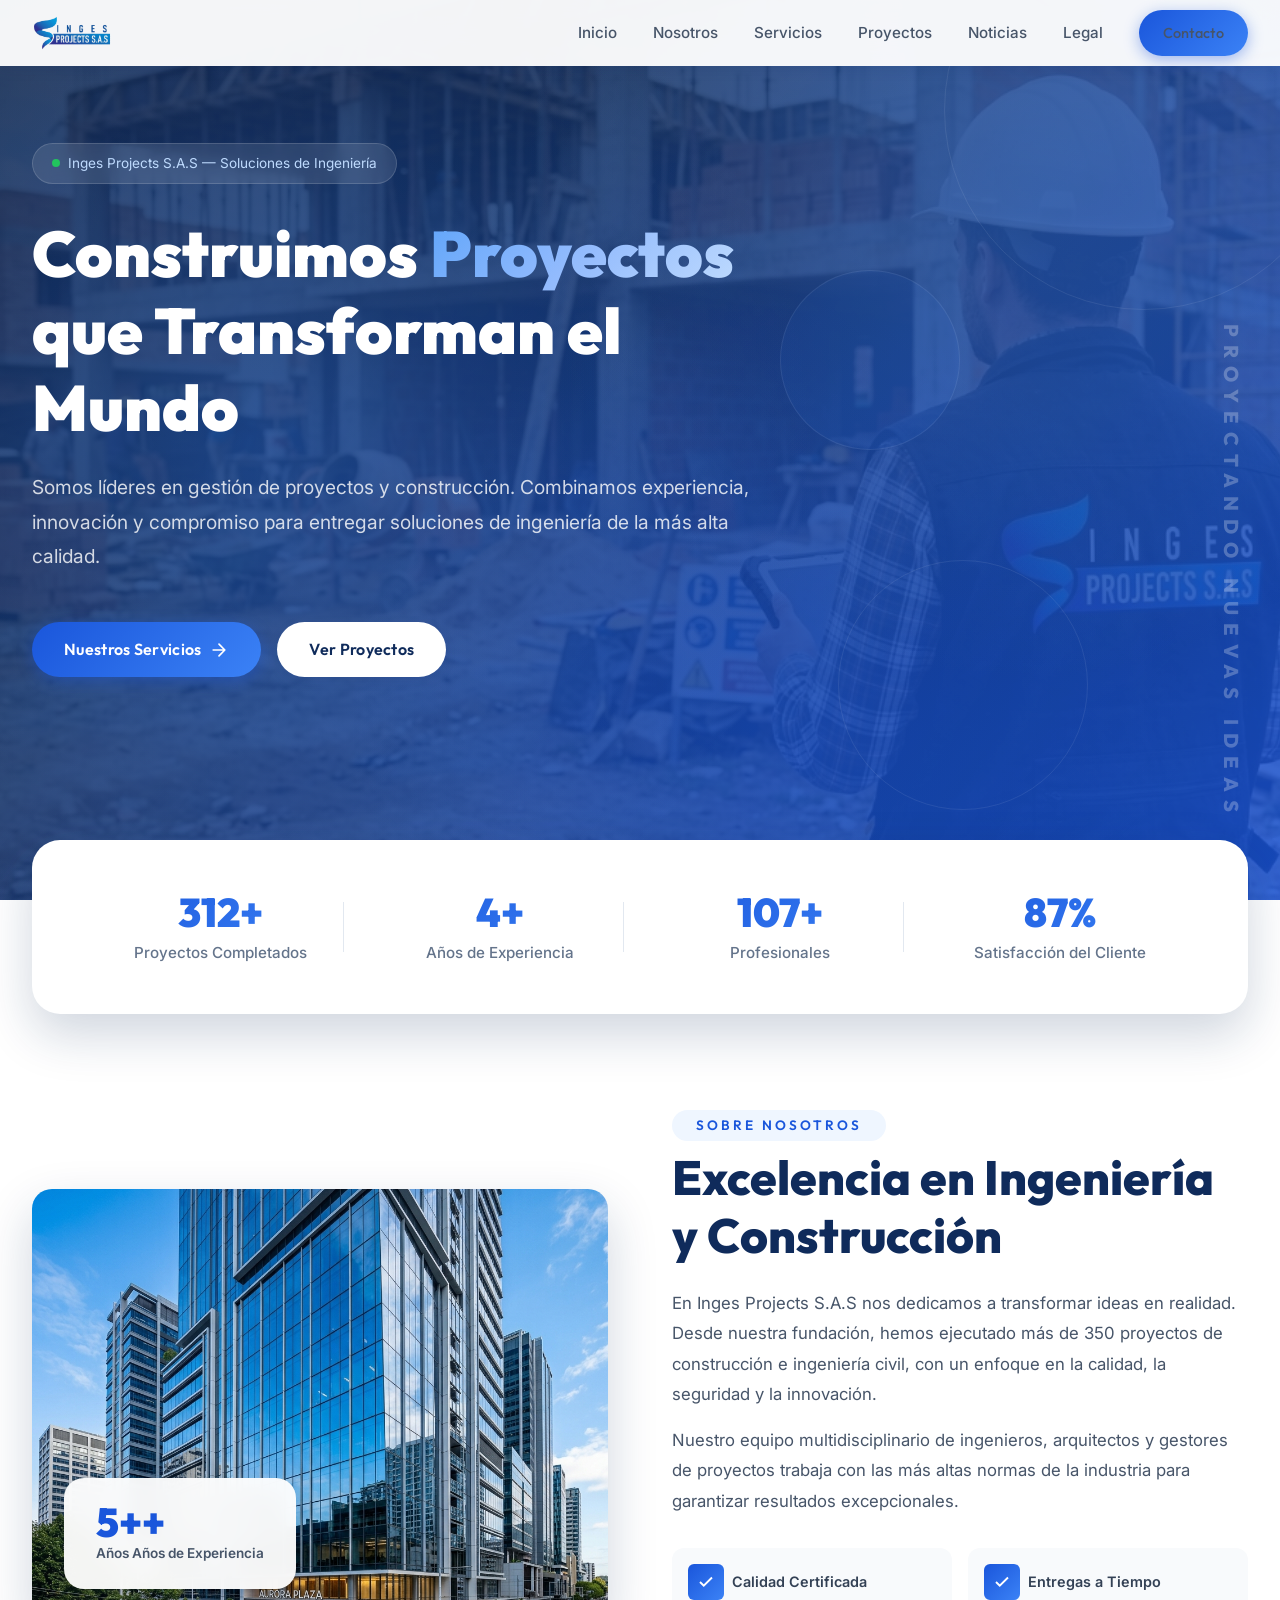
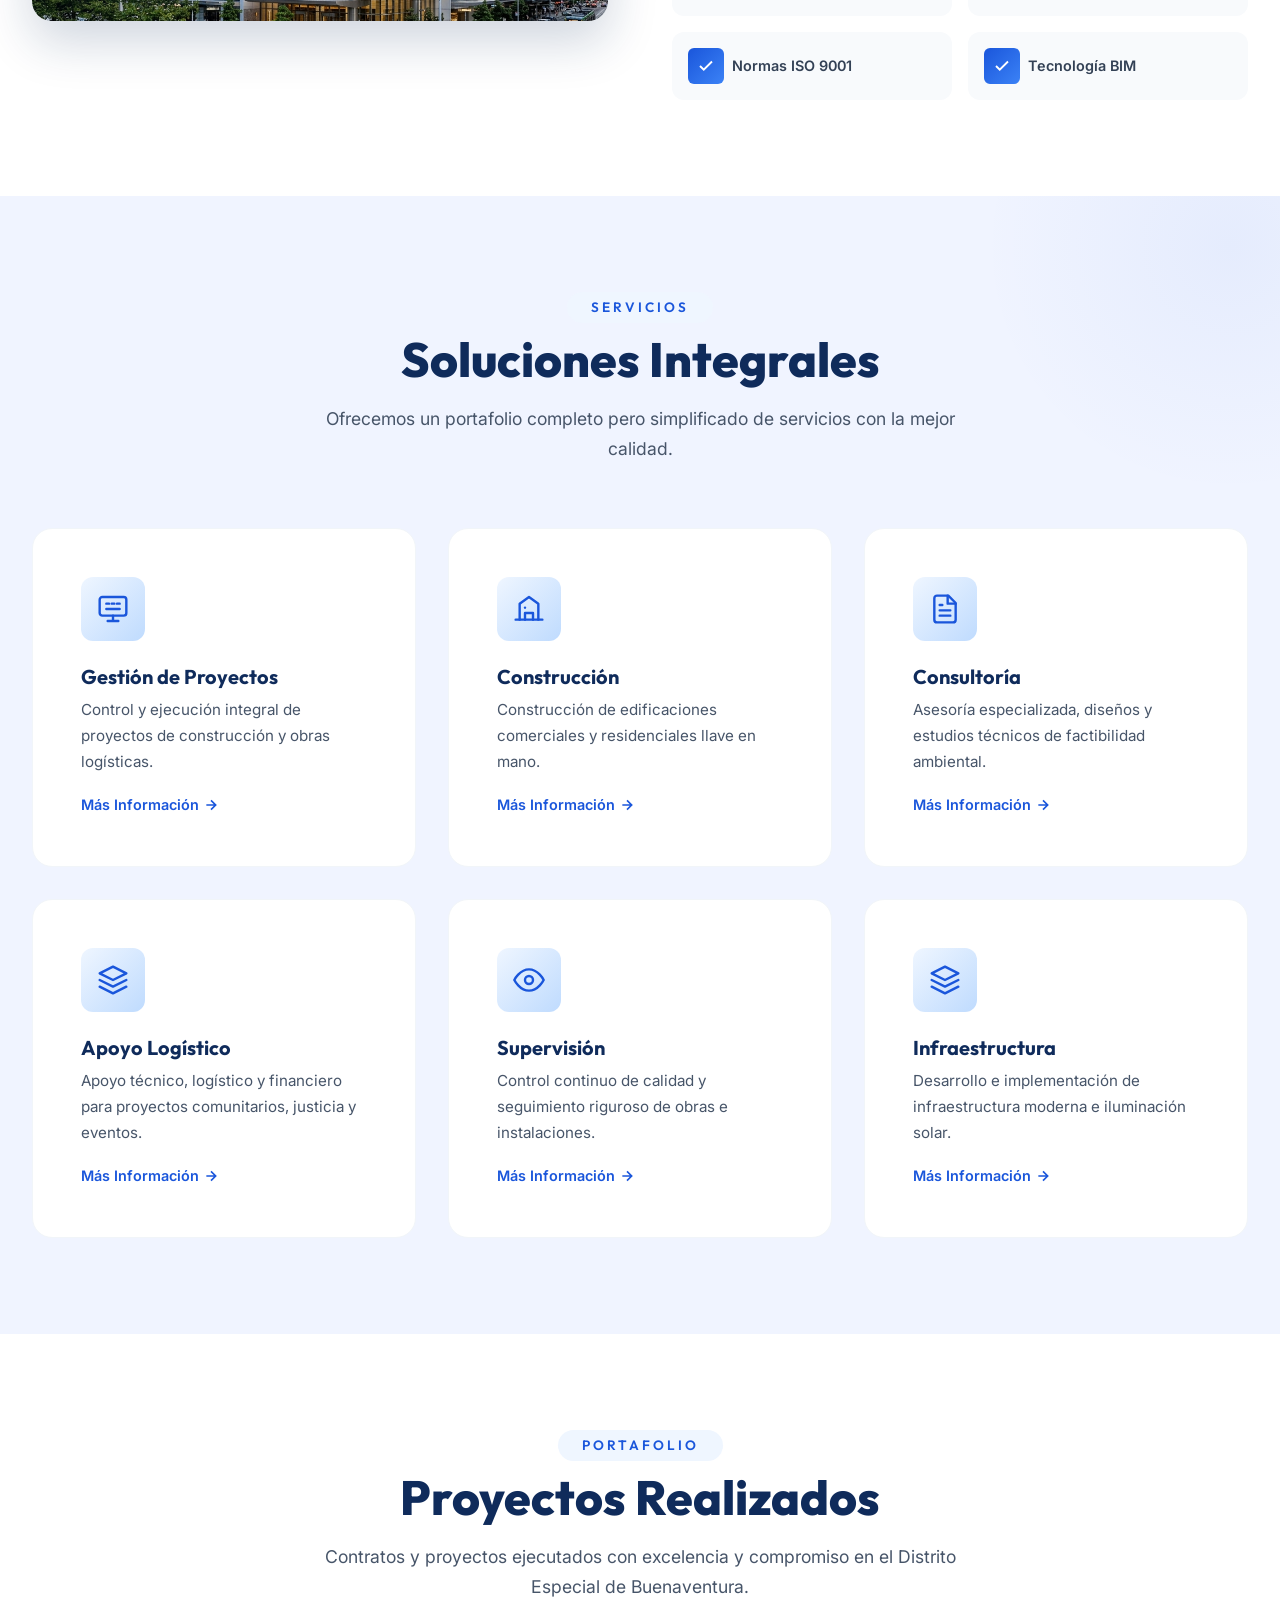
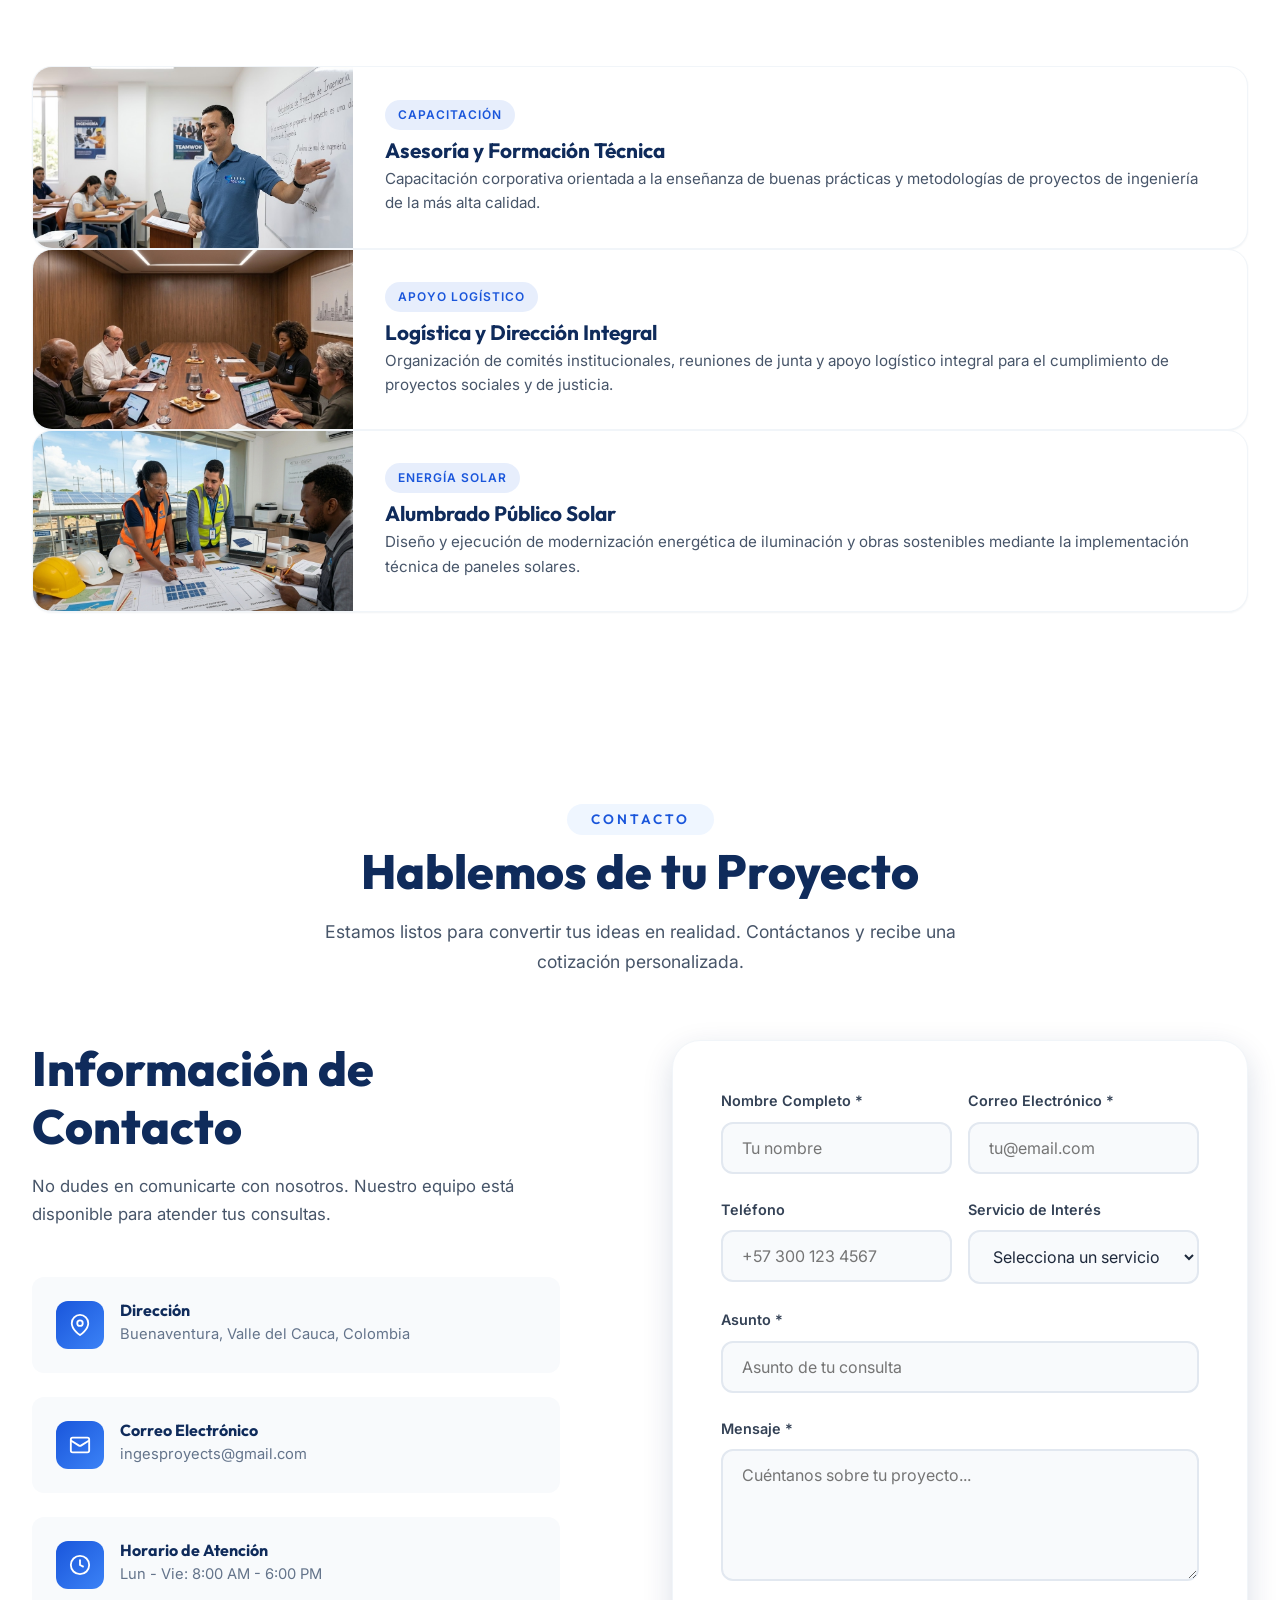
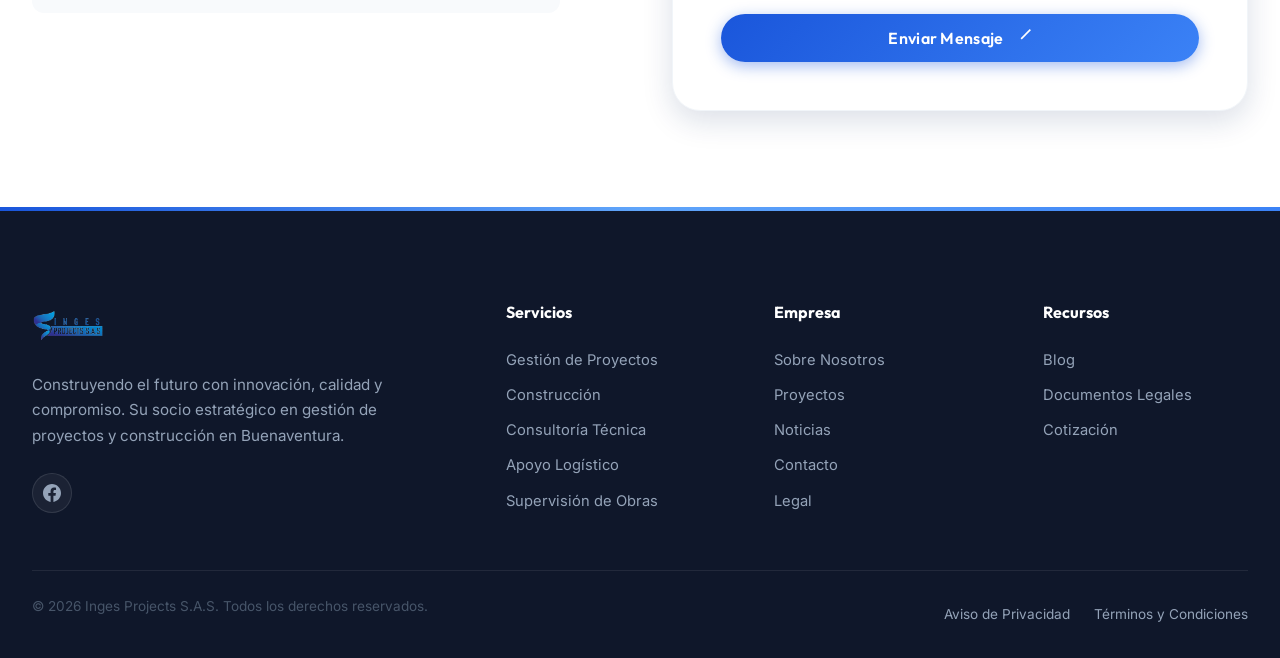
==== commit 27da5ab8: "acutializacion" ====
--- a/index.html
+++ b/index.html
@@ -7,27 +7,26 @@
   <meta http-equiv="X-UA-Compatible" content="IE=edge">
 
   <!-- SEO Meta Tags -->
-  <title>IngesProyect — Gestión de Proyectos y Construcción</title>
+  <title>Inges Projects S.A.S — Gestión de Proyectos y Construcción</title>
   <meta name="description"
-    content="IngesProyect es una empresa líder en gestión de proyectos y construcción. Ofrecemos servicios de ingeniería, supervisión de obras, diseño arquitectónico y consultoría técnica.">
+    content="Inges Projects S.A.S es una empresa líder en gestión de proyectos y construcción. Ofrecemos servicios de ingeniería, supervisión de obras, diseño arquitectónico y consultoría técnica.">
   <meta name="keywords"
-    content="gestión de proyectos, constructora, ingeniería civil, supervisión de obras, diseño arquitectónico, consultoría técnica">
-  <meta name="author" content="IngesProyect">
+    content="gestión de proyectos, constructora, ingeniería civil, supervisión de obras, diseño arquitectónico, consultoría técnica, Buenaventura">
+  <meta name="author" content="Inges Projects S.A.S">
   <meta name="robots" content="index, follow">
 
   <!-- Open Graph -->
-  <meta property="og:title" content="IngesProyect — Gestión de Proyectos y Construcción">
+  <meta property="og:title" content="Inges Projects S.A.S — Gestión de Proyectos y Construcción">
   <meta property="og:description"
     content="Empresa líder en gestión de proyectos y construcción. Ingeniería, supervisión y consultoría técnica.">
   <meta property="og:type" content="website">
-  <meta property="og:locale" content="es_ES">
+  <meta property="og:locale" content="es_CO">
 
   <!-- Favicon -->
-  <link rel="icon"
-    href="data:image/svg+xml,<svg xmlns='http://www.w3.org/2000/svg' viewBox='0 0 100 100'><text y='.9em' font-size='90'>🏗️</text></svg>">
-
-  <!-- Stylesheets -->
-  <link rel="stylesheet" href="styles.css">
+  <link rel="icon" href="img/logo.png">
+
+  <!-- Styles -->
+  <link rel="stylesheet" href="styles.css?v=3">
 
   <!-- Schema.org JSON-LD -->
   <script type="application/ld+json">
@@ -37,59 +36,47 @@
       {
         "@type": "WebSite",
         "@id": "#website",
-        "name": "IngesProyect",
+        "name": "Inges Projects S.A.S",
         "description": "Empresa de Gestión de Proyectos y Constructora",
-        "url": "https://www.ingesproyect.com",
+        "url": "https://www.Ingesprojects.com",
         "potentialAction": {
           "@type": "SearchAction",
-          "target": "https://www.ingesproyect.com/buscar?q={search_term_string}",
+          "target": "https://www.Ingesprojects.com/buscar?q={search_term_string}",
           "query-input": "required name=search_term_string"
         }
       },
       {
         "@type": "ConstructionBusiness",
         "@id": "#organization",
-        "name": "IngesProyect",
-        "url": "https://www.ingesproyect.com",
-        "logo": "https://www.ingesproyect.com/img/logo.png",
-        "description": "Empresa líder en gestión de proyectos de construcción e ingeniería civil. Más de 15 años de experiencia ejecutando proyectos de alta calidad.",
-        "foundingDate": "2009",
-        "numberOfEmployees": {
-          "@type": "QuantitativeValue",
-          "value": "120"
-        },
+        "name": "Inges Projects S.A.S",
+        "url": "https://www.Ingesprojects.com",
+        "logo": "https://www.Ingesprojects.com/img/logo.png",
+        "description": "Empresa líder en gestión de proyectos de construcción e ingeniería civil en el Distrito Especial de Buenaventura.",
         "address": {
           "@type": "PostalAddress",
-          "streetAddress": "Av. Principal 1250, Oficina 402",
-          "addressLocality": "Ciudad de México",
-          "addressRegion": "CDMX",
-          "postalCode": "06600",
-          "addressCountry": "MX"
+          "addressLocality": "Buenaventura",
+          "addressRegion": "Valle del Cauca",
+          "addressCountry": "CO"
         },
         "contactPoint": [
           {
             "@type": "ContactPoint",
-            "telephone": "+52-55-1234-5678",
+            "email": "ingesproyects@gmail.com",
             "contactType": "customer service",
-            "availableLanguage": ["Spanish", "English"],
-            "areaServed": "MX"
+            "availableLanguage": ["Spanish"],
+            "areaServed": "CO"
           }
-        ],
-        "sameAs": [
-          "https://www.facebook.com/ingesproyect",
-          "https://www.linkedin.com/company/ingesproyect",
-          "https://www.instagram.com/ingesproyect"
         ],
         "hasOfferCatalog": {
           "@type": "OfferCatalog",
-          "name": "Servicios de IngesProyect",
+          "name": "Servicios de Inges Projects",
           "itemListElement": [
             {
               "@type": "Offer",
               "itemOffered": {
                 "@type": "Service",
                 "name": "Gestión de Proyectos",
-                "description": "Planificación, ejecución y control integral de proyectos de construcción."
+                "description": "Control y ejecución integral de proyectos de construcción."
               }
             },
             {
@@ -97,7 +84,7 @@
               "itemOffered": {
                 "@type": "Service",
                 "name": "Construcción",
-                "description": "Construcción de edificaciones comerciales, residenciales e industriales."
+                "description": "Edificaciones residenciales, comerciales e industriales de alta calidad."
               }
             },
             {
@@ -105,15 +92,15 @@
               "itemOffered": {
                 "@type": "Service",
                 "name": "Consultoría Técnica",
-                "description": "Asesoría especializada en ingeniería civil y gestión de proyectos."
+                "description": "Asesoría especializada y estudios técnicos en ingeniería civil."
               }
             },
             {
               "@type": "Offer",
               "itemOffered": {
                 "@type": "Service",
-                "name": "Diseño Arquitectónico",
-                "description": "Diseño innovador y funcional para todo tipo de edificaciones."
+                "name": "Apoyo Logístico",
+                "description": "Apoyo técnico y logístico para proyectos institucionales."
               }
             },
             {
@@ -121,7 +108,7 @@
               "itemOffered": {
                 "@type": "Service",
                 "name": "Supervisión de Obras",
-                "description": "Control de calidad y supervisión técnica durante la ejecución de obras."
+                "description": "Control de calidad y seguimiento riguroso."
               }
             },
             {
@@ -129,7 +116,7 @@
               "itemOffered": {
                 "@type": "Service",
                 "name": "Planificación Urbana",
-                "description": "Desarrollo de planes urbanos y estudios de factibilidad."
+                "description": "Planes maestros y desarrollo de infraestructura pública."
               }
             }
           ]
@@ -138,9 +125,9 @@
       {
         "@type": "WebPage",
         "@id": "#webpage",
-        "url": "https://www.ingesproyect.com",
-        "name": "IngesProyect — Inicio",
-        "description": "Página principal de IngesProyect, empresa de gestión de proyectos y constructora.",
+        "url": "https://www.Ingesprojects.com",
+        "name": "Inges Projects S.A.S — Inicio",
+        "description": "Página principal de Inges Projects S.A.S, empresa de gestión de proyectos y constructora.",
         "isPartOf": { "@id": "#website" },
         "about": { "@id": "#organization" },
         "breadcrumb": {
@@ -150,7 +137,7 @@
               "@type": "ListItem",
               "position": 1,
               "name": "Inicio",
-              "item": "https://www.ingesproyect.com"
+              "item": "https://www.Ingesprojects.com"
             }
           ]
         }
@@ -165,9 +152,8 @@
   <header class="site-header" id="site-header" role="banner">
     <div class="container">
       <div class="header-inner">
-        <a href="index.html" class="logo" aria-label="IngesProyect — Inicio">
-          <div class="logo-icon" aria-hidden="true">IP</div>
-          Inges<span>Proyect</span>
+        <a href="index.html" class="logo" aria-label="Inges Projects S.A.S — Inicio">
+          <img src="img/logo.png" alt="Inges Projects S.A.S" class="logo-img" width="180" height="60">
         </a>
 
         <nav class="main-nav" id="main-nav" role="navigation" aria-label="Navegación principal">
@@ -176,9 +162,9 @@
           <a href="#servicios">Servicios</a>
           <a href="#proyectos">Proyectos</a>
           <a href="noticias.html">Noticias</a>
-          <a href="#contacto">Contacto</a>
+          <a href="legal.html">Legal</a>
           <div class="nav-cta">
-            <a href="#contacto" class="btn btn-primary btn-sm">Cotizar Proyecto</a>
+            <a href="#contacto" class="btn btn-primary btn-sm">Contacto</a>
           </div>
         </nav>
 
@@ -197,7 +183,7 @@
     <!-- ============ HERO ============ -->
     <section class="hero" id="inicio" aria-label="Sección principal">
       <div class="hero-bg-image" aria-hidden="true">
-        <img src="img/hero.png" alt="" loading="eager" width="1920" height="1080">
+        <img src="img/hero-new.jpg" alt="" loading="eager" width="1920" height="1080">
       </div>
 
       <div class="hero-shapes" aria-hidden="true">
@@ -210,7 +196,7 @@
         <div class="hero-content">
           <div class="hero-badge">
             <span class="dot"></span>
-            Más de 15 años construyendo el futuro
+            Inges Projects S.A.S — Soluciones de Ingeniería
           </div>
 
           <h1>Construimos <span class="gradient-text">Proyectos</span> que Transforman el Mundo</h1>
@@ -231,6 +217,10 @@
             <a href="#proyectos" class="btn btn-white">Ver Proyectos</a>
           </div>
         </div>
+      </div>
+
+      <div class="hero-slogan-right" aria-hidden="true">
+        Proyectando Nuevas Ideas
       </div>
     </section>
 
@@ -243,8 +233,8 @@
             <div class="stat-label">Proyectos Completados</div>
           </div>
           <div class="stat-item">
-            <div class="stat-number" data-counter="15" data-suffix=" años">0</div>
-            <div class="stat-label">De Experiencia</div>
+            <div class="stat-number" data-counter="5" data-suffix="+">0</div>
+            <div class="stat-label">Años de Experiencia</div>
           </div>
           <div class="stat-item">
             <div class="stat-number" data-counter="120" data-suffix="+">0</div>
@@ -263,11 +253,11 @@
       <div class="container">
         <div class="about-grid">
           <div class="about-image animate-on-scroll from-left">
-            <img src="img/project-building.png" alt="Edificio corporativo construido por IngesProyect" width="600"
+            <img src="img/project-building.png" alt="Edificio corporativo construido por Inges Projects" width="600"
               height="450" loading="lazy">
             <div class="about-experience-badge">
-              <div class="number">15+</div>
-              <div class="text">Años de experiencia</div>
+              <div class="number">5++</div>
+              <div class="text">Años Años de Experiencia</div>
             </div>
           </div>
 
@@ -275,7 +265,7 @@
             <span class="overline">Sobre Nosotros</span>
             <h2>Excelencia en Ingeniería y Construcción</h2>
             <p>
-              En IngesProyect nos dedicamos a transformar ideas en realidad. Desde nuestra fundación,
+              En Inges Projects S.A.S nos dedicamos a transformar ideas en realidad. Desde nuestra fundación,
               hemos ejecutado más de 350 proyectos de construcción e ingeniería civil, con un enfoque
               en la calidad, la seguridad y la innovación.
             </p>
@@ -328,8 +318,8 @@
       <div class="container">
         <header class="section-header">
           <span class="overline">Servicios</span>
-          <h2>Soluciones Integrales en Construcción</h2>
-          <p>Ofrecemos un portafolio completo de servicios para llevar su proyecto desde la concepción hasta la entrega final.</p>
+          <h2>Soluciones Integrales</h2>
+          <p>Ofrecemos un portafolio completo pero simplificado de servicios con la mejor calidad.</p>
         </header>
 
         <div class="services-grid stagger-children">
@@ -344,10 +334,7 @@
               </svg>
             </div>
             <h3 itemprop="name">Gestión de Proyectos</h3>
-            <p itemprop="description">
-              Planificación, ejecución, seguimiento y control integral de proyectos de construcción.
-              Metodologías PMI y prácticas ágiles.
-            </p>
+            <p itemprop="description">Control y ejecución integral de proyectos de construcción y obras logísticas.</p>
             <a href="#contacto" class="service-link">
               Más Información
               <svg width="16" height="16" viewBox="0 0 24 24" fill="none" stroke="currentColor" stroke-width="2.5">
@@ -364,14 +351,11 @@
                 <path d="M2 20h20" />
                 <path d="M5 20V8l7-5 7 5v12" />
                 <path d="M9 20v-5h6v5" />
-                <path d="M9 11h.01M15 11h.01" />
+                <path d="M9 11h.01M5+ 11h.01" />
               </svg>
             </div>
             <h3 itemprop="name">Construcción</h3>
-            <p itemprop="description">
-              Edificaciones comerciales, residenciales e industriales. Construcción llave en mano
-              con los más altos estándares de calidad y seguridad.
-            </p>
+            <p itemprop="description">Construcción de edificaciones comerciales y residenciales llave en mano.</p>
             <a href="#contacto" class="service-link">
               Más Información
               <svg width="16" height="16" viewBox="0 0 24 24" fill="none" stroke="currentColor" stroke-width="2.5">
@@ -390,11 +374,8 @@
                 <path d="M16 13H8M16 17H8M10 9H8" />
               </svg>
             </div>
-            <h3 itemprop="name">Consultoría Técnica</h3>
-            <p itemprop="description">
-              Asesoría especializada en ingeniería civil, estructural y geotécnica. Estudios
-              de factibilidad y evaluaciones técnicas.
-            </p>
+            <h3 itemprop="name">Consultoría</h3>
+            <p itemprop="description">Asesoría especializada, diseños y estudios técnicos de factibilidad ambiental.</p>
             <a href="#contacto" class="service-link">
               Más Información
               <svg width="16" height="16" viewBox="0 0 24 24" fill="none" stroke="currentColor" stroke-width="2.5">
@@ -413,11 +394,8 @@
                 <path d="M2 12l10 5 10-5" />
               </svg>
             </div>
-            <h3 itemprop="name">Diseño Arquitectónico</h3>
-            <p itemprop="description">
-              Diseño funcional, innovador y sustentable. Modelado 3D, renderización
-              y planos ejecutivos con tecnología BIM.
-            </p>
+            <h3 itemprop="name">Apoyo Logístico</h3>
+            <p itemprop="description">Apoyo técnico, logístico y financiero para proyectos comunitarios, justicia y eventos.</p>
             <a href="#contacto" class="service-link">
               Más Información
               <svg width="16" height="16" viewBox="0 0 24 24" fill="none" stroke="currentColor" stroke-width="2.5">
@@ -435,11 +413,8 @@
                 <circle cx="12" cy="12" r="3" />
               </svg>
             </div>
-            <h3 itemprop="name">Supervisión de Obras</h3>
-            <p itemprop="description">
-              Control de calidad, seguimiento de cronograma y supervisión técnica
-              durante todas las fases de ejecución de obra.
-            </p>
+            <h3 itemprop="name">Supervisión</h3>
+            <p itemprop="description">Control continuo de calidad y seguimiento riguroso de obras e instalaciones.</p>
             <a href="#contacto" class="service-link">
               Más Información
               <svg width="16" height="16" viewBox="0 0 24 24" fill="none" stroke="currentColor" stroke-width="2.5">
@@ -458,11 +433,8 @@
                 <polyline points="2 12 12 17 22 12" />
               </svg>
             </div>
-            <h3 itemprop="name">Planificación Urbana</h3>
-            <p itemprop="description">
-              Desarrollo de planes maestros urbanos, estudios de impacto ambiental
-              y proyectos de infraestructura pública.
-            </p>
+            <h3 itemprop="name">Infraestructura</h3>
+            <p itemprop="description">Desarrollo e implementación de infraestructura moderna e iluminación solar.</p>
             <a href="#contacto" class="service-link">
               Más Información
               <svg width="16" height="16" viewBox="0 0 24 24" fill="none" stroke="currentColor" stroke-width="2.5">
@@ -479,243 +451,54 @@
       <div class="container">
         <header class="section-header">
           <span class="overline">Portafolio</span>
-          <h2>Proyectos Destacados</h2>
-          <p>Descubre algunos de nuestros proyectos más emblemáticos ejecutados con excelencia y profesionalismo.</p>
+          <h2>Proyectos Realizados</h2>
+          <p>Contratos y proyectos ejecutados con excelencia y compromiso en el Distrito Especial de Buenaventura.</p>
         </header>
 
-        <div class="projects-grid stagger-children">
           <!-- Project 1 -->
-          <article class="project-card animate-on-scroll">
+          <article class="project-card animate-on-scroll from-left">
             <div class="project-image">
-              <img src="img/project-building.png" alt="Torre corporativa Meridian completada por IngesProyect"
+              <img src="img/proyecto3.png" alt="Capacitación técnica en metodologías de ingeniería"
                 width="600" height="450" loading="lazy">
             </div>
             <div class="project-overlay">
-              <span class="project-tag">Comercial</span>
-              <h3>Torre Corporativa Meridian</h3>
-              <p>Edificio de oficinas de 25 pisos con certificación LEED Gold</p>
+              <span class="project-tag">Capacitación</span>
+              <h3>Asesoría y Formación Técnica</h3>
+              <p>Capacitación corporativa orientada a la enseñanza de buenas prácticas y metodologías de proyectos de ingeniería de la más alta calidad.</p>
             </div>
             <div class="project-arrow" aria-hidden="true">→</div>
           </article>
 
           <!-- Project 2 -->
-          <article class="project-card animate-on-scroll">
+          <article class="project-card animate-on-scroll from-left">
             <div class="project-image">
-              <img src="img/project-infrastructure.png" alt="Puente vial sobre el río diseñado por IngesProyect"
+              <img src="img/proyecto2.jpg" alt="Reunión directiva y logística de acceso a la justicia"
                 width="600" height="450" loading="lazy">
             </div>
             <div class="project-overlay">
-              <span class="project-tag">Infraestructura</span>
-              <h3>Puente Vial Río Grande</h3>
-              <p>Puente vehicular de 800 metros con tecnología de última generación</p>
+              <span class="project-tag">Apoyo Logístico</span>
+              <h3>Logística y Dirección Integral</h3>
+              <p>Organización de comités institucionales, reuniones de junta y apoyo logístico integral para el cumplimiento de proyectos sociales y de justicia.</p>
             </div>
             <div class="project-arrow" aria-hidden="true">→</div>
           </article>
 
           <!-- Project 3 -->
-          <article class="project-card animate-on-scroll">
+          <article class="project-card animate-on-scroll from-left">
             <div class="project-image">
-              <img src="img/hero.png" alt="Complejo residencial Las Palmas construido por IngesProyect" width="600"
-                height="450" loading="lazy">
+              <img src="img/proyecto1.jpg" alt="Instalación y diseño de paneles solares fotovoltaicos"
+                width="600" height="450" loading="lazy">
             </div>
             <div class="project-overlay">
-              <span class="project-tag">Residencial</span>
-              <h3>Complejo Residencial Las Palmas</h3>
-              <p>200 unidades habitacionales con áreas verdes y espacios comunitarios</p>
+              <span class="project-tag">Energía Solar</span>
+              <h3>Alumbrado Público Solar</h3>
+              <p>Diseño y ejecución de modernización energética de iluminación y obras sostenibles mediante la implementación técnica de paneles solares.</p>
             </div>
             <div class="project-arrow" aria-hidden="true">→</div>
           </article>
-        </div>
       </div>
     </section>
 
-    <!-- ============ TEAM SECTION ============ -->
-    <section class="section team-section" id="equipo" aria-label="Nuestro equipo">
-      <div class="container">
-        <header class="section-header">
-          <span class="overline">Equipo</span>
-          <h2>Nuestro Equipo Directivo</h2>
-          <p>Profesionales con amplia experiencia liderando proyectos de alto impacto.</p>
-        </header>
-
-        <div class="team-grid stagger-children">
-          <!-- Team Member 1 -->
-          <article class="team-card animate-on-scroll" itemscope itemtype="https://schema.org/Person">
-            <div class="team-avatar">
-              <div class="avatar-initials">CR</div>
-            </div>
-            <h4 itemprop="name">Carlos Ramírez</h4>
-            <span class="team-role" itemprop="jobTitle">Director General</span>
-            <div class="team-social">
-              <a href="#" aria-label="LinkedIn de Carlos Ramírez">
-                <svg width="16" height="16" viewBox="0 0 24 24" fill="currentColor">
-                  <path
-                    d="M20.447 20.452h-3.554v-5.569c0-1.328-.027-3.037-1.852-3.037-1.853 0-2.136 1.445-2.136 2.939v5.667H9.351V9h3.414v1.561h.046c.477-.9 1.637-1.85 3.37-1.85 3.601 0 4.267 2.37 4.267 5.455v6.286zM5.337 7.433a2.062 2.062 0 01-2.063-2.065 2.064 2.064 0 112.063 2.065zm1.782 13.019H3.555V9h3.564v11.452zM22.225 0H1.771C.792 0 0 .774 0 1.729v20.542C0 23.227.792 24 1.771 24h20.451C23.2 24 24 23.227 24 22.271V1.729C24 .774 23.2 0 22.222 0h.003z" />
-                </svg>
-              </a>
-              <a href="#" aria-label="Email de Carlos Ramírez">
-                <svg width="16" height="16" viewBox="0 0 24 24" fill="none" stroke="currentColor" stroke-width="2">
-                  <rect x="2" y="4" width="20" height="16" rx="2" />
-                  <path d="m22 7-8.97 5.7a1.94 1.94 0 01-2.06 0L2 7" />
-                </svg>
-              </a>
-            </div>
-          </article>
-
-          <!-- Team Member 2 -->
-          <article class="team-card animate-on-scroll" itemscope itemtype="https://schema.org/Person">
-            <div class="team-avatar">
-              <div class="avatar-initials">AM</div>
-            </div>
-            <h4 itemprop="name">Ana Martínez</h4>
-            <span class="team-role" itemprop="jobTitle">Directora de Ingeniería</span>
-            <div class="team-social">
-              <a href="#" aria-label="LinkedIn de Ana Martínez">
-                <svg width="16" height="16" viewBox="0 0 24 24" fill="currentColor">
-                  <path
-                    d="M20.447 20.452h-3.554v-5.569c0-1.328-.027-3.037-1.852-3.037-1.853 0-2.136 1.445-2.136 2.939v5.667H9.351V9h3.414v1.561h.046c.477-.9 1.637-1.85 3.37-1.85 3.601 0 4.267 2.37 4.267 5.455v6.286zM5.337 7.433a2.062 2.062 0 01-2.063-2.065 2.064 2.064 0 112.063 2.065zm1.782 13.019H3.555V9h3.564v11.452zM22.225 0H1.771C.792 0 0 .774 0 1.729v20.542C0 23.227.792 24 1.771 24h20.451C23.2 24 24 23.227 24 22.271V1.729C24 .774 23.2 0 22.222 0h.003z" />
-                </svg>
-              </a>
-              <a href="#" aria-label="Email de Ana Martínez">
-                <svg width="16" height="16" viewBox="0 0 24 24" fill="none" stroke="currentColor" stroke-width="2">
-                  <rect x="2" y="4" width="20" height="16" rx="2" />
-                  <path d="m22 7-8.97 5.7a1.94 1.94 0 01-2.06 0L2 7" />
-                </svg>
-              </a>
-            </div>
-          </article>
-
-          <!-- Team Member 3 -->
-          <article class="team-card animate-on-scroll" itemscope itemtype="https://schema.org/Person">
-            <div class="team-avatar">
-              <div class="avatar-initials">LG</div>
-            </div>
-            <h4 itemprop="name">Luis García</h4>
-            <span class="team-role" itemprop="jobTitle">Gerente de Proyectos</span>
-            <div class="team-social">
-              <a href="#" aria-label="LinkedIn de Luis García">
-                <svg width="16" height="16" viewBox="0 0 24 24" fill="currentColor">
-                  <path
-                    d="M20.447 20.452h-3.554v-5.569c0-1.328-.027-3.037-1.852-3.037-1.853 0-2.136 1.445-2.136 2.939v5.667H9.351V9h3.414v1.561h.046c.477-.9 1.637-1.85 3.37-1.85 3.601 0 4.267 2.37 4.267 5.455v6.286zM5.337 7.433a2.062 2.062 0 01-2.063-2.065 2.064 2.064 0 112.063 2.065zm1.782 13.019H3.555V9h3.564v11.452zM22.225 0H1.771C.792 0 0 .774 0 1.729v20.542C0 23.227.792 24 1.771 24h20.451C23.2 24 24 23.227 24 22.271V1.729C24 .774 23.2 0 22.222 0h.003z" />
-                </svg>
-              </a>
-              <a href="#" aria-label="Email de Luis García">
-                <svg width="16" height="16" viewBox="0 0 24 24" fill="none" stroke="currentColor" stroke-width="2">
-                  <rect x="2" y="4" width="20" height="16" rx="2" />
-                  <path d="m22 7-8.97 5.7a1.94 1.94 0 01-2.06 0L2 7" />
-                </svg>
-              </a>
-            </div>
-          </article>
-
-          <!-- Team Member 4 -->
-          <article class="team-card animate-on-scroll" itemscope itemtype="https://schema.org/Person">
-            <div class="team-avatar">
-              <div class="avatar-initials">SV</div>
-            </div>
-            <h4 itemprop="name">Sofía Vega</h4>
-            <span class="team-role" itemprop="jobTitle">Arquitecta Principal</span>
-            <div class="team-social">
-              <a href="#" aria-label="LinkedIn de Sofía Vega">
-                <svg width="16" height="16" viewBox="0 0 24 24" fill="currentColor">
-                  <path
-                    d="M20.447 20.452h-3.554v-5.569c0-1.328-.027-3.037-1.852-3.037-1.853 0-2.136 1.445-2.136 2.939v5.667H9.351V9h3.414v1.561h.046c.477-.9 1.637-1.85 3.37-1.85 3.601 0 4.267 2.37 4.267 5.455v6.286zM5.337 7.433a2.062 2.062 0 01-2.063-2.065 2.064 2.064 0 112.063 2.065zm1.782 13.019H3.555V9h3.564v11.452zM22.225 0H1.771C.792 0 0 .774 0 1.729v20.542C0 23.227.792 24 1.771 24h20.451C23.2 24 24 23.227 24 22.271V1.729C24 .774 23.2 0 22.222 0h.003z" />
-                </svg>
-              </a>
-              <a href="#" aria-label="Email de Sofía Vega">
-                <svg width="16" height="16" viewBox="0 0 24 24" fill="none" stroke="currentColor" stroke-width="2">
-                  <rect x="2" y="4" width="20" height="16" rx="2" />
-                  <path d="m22 7-8.97 5.7a1.94 1.94 0 01-2.06 0L2 7" />
-                </svg>
-              </a>
-            </div>
-          </article>
-        </div>
-      </div>
-    </section>
-
-    <!-- ============ TESTIMONIALS SECTION ============ -->
-    <section class="section testimonials-section" id="testimonios" aria-label="Testimonios de clientes">
-      <div class="container">
-        <header class="section-header">
-          <span class="overline">Testimonios</span>
-          <h2>Lo Que Dicen Nuestros Clientes</h2>
-          <p>La satisfacción de nuestros clientes es nuestra mayor recompensa.</p>
-        </header>
-
-        <div class="testimonial-carousel">
-          <!-- Slide 1 -->
-          <div class="testimonial-slide active" itemscope itemtype="https://schema.org/Review">
-            <div class="testimonial-card">
-              <div class="testimonial-quote" aria-hidden="true">"</div>
-              <p class="testimonial-text" itemprop="reviewBody">
-                IngesProyect superó nuestras expectativas en la construcción de nuestro edificio corporativo.
-                Su profesionalismo, puntualidad y atención al detalle fueron excepcionales. Sin duda los
-                recomendamos para cualquier proyecto de gran envergadura.
-              </p>
-              <div class="testimonial-author" itemprop="author" itemscope itemtype="https://schema.org/Person">
-                <div class="testimonial-author-avatar">
-                  <div class="avatar-initials">RH</div>
-                </div>
-                <div class="testimonial-author-info">
-                  <div class="testimonial-author-name" itemprop="name">Roberto Hernández</div>
-                  <div class="testimonial-author-role">CEO, Grupo Meridian</div>
-                </div>
-              </div>
-            </div>
-          </div>
-
-          <!-- Slide 2 -->
-          <div class="testimonial-slide" itemscope itemtype="https://schema.org/Review">
-            <div class="testimonial-card">
-              <div class="testimonial-quote" aria-hidden="true">"</div>
-              <p class="testimonial-text" itemprop="reviewBody">
-                Trabajar con IngesProyect fue una experiencia extraordinaria. Gestionaron nuestro proyecto
-                de infraestructura con una eficiencia admirable, manteniendo siempre la comunicación
-                transparente y el compromiso con los plazos establecidos.
-              </p>
-              <div class="testimonial-author" itemprop="author" itemscope itemtype="https://schema.org/Person">
-                <div class="testimonial-author-avatar">
-                  <div class="avatar-initials">MP</div>
-                </div>
-                <div class="testimonial-author-info">
-                  <div class="testimonial-author-name" itemprop="name">María Pérez</div>
-                  <div class="testimonial-author-role">Directora de Obra, Gobierno Municipal</div>
-                </div>
-              </div>
-            </div>
-          </div>
-
-          <!-- Slide 3 -->
-          <div class="testimonial-slide" itemscope itemtype="https://schema.org/Review">
-            <div class="testimonial-card">
-              <div class="testimonial-quote" aria-hidden="true">"</div>
-              <p class="testimonial-text" itemprop="reviewBody">
-                La consultoría técnica de IngesProyect fue clave para el éxito de nuestro desarrollo
-                residencial. Su equipo de ingenieros demostró un conocimiento profundo y una capacidad
-                de resolución de problemas impresionante.
-              </p>
-              <div class="testimonial-author" itemprop="author" itemscope itemtype="https://schema.org/Person">
-                <div class="testimonial-author-avatar">
-                  <div class="avatar-initials">JL</div>
-                </div>
-                <div class="testimonial-author-info">
-                  <div class="testimonial-author-name" itemprop="name">Jorge López</div>
-                  <div class="testimonial-author-role">Director, Inmobiliaria Las Palmas</div>
-                </div>
-              </div>
-            </div>
-          </div>
-
-          <!-- Dots -->
-          <div class="testimonial-dots" role="tablist" aria-label="Indicadores de testimonios">
-            <button class="testimonial-dot active" role="tab" aria-label="Testimonio 1" aria-selected="true"></button>
-            <button class="testimonial-dot" role="tab" aria-label="Testimonio 2" aria-selected="false"></button>
-            <button class="testimonial-dot" role="tab" aria-label="Testimonio 3" aria-selected="false"></button>
-          </div>
-        </div>
-      </div>
-    </section>
 
     <!-- ============ CONTACT SECTION ============ -->
     <section class="section contact-section" id="contacto" aria-label="Contacto"
@@ -742,20 +525,7 @@
                 </div>
                 <div>
                   <h4>Dirección</h4>
-                  <p itemprop="address">Av. Principal 1250, Of. 402, CDMX</p>
-                </div>
-              </div>
-
-              <div class="contact-method">
-                <div class="contact-method-icon" aria-hidden="true">
-                  <svg width="22" height="22" viewBox="0 0 24 24" fill="none" stroke="currentColor" stroke-width="2">
-                    <path
-                      d="M22 16.92v3a2 2 0 01-2.18 2 19.79 19.79 0 01-8.63-3.07 19.5 19.5 0 01-6-6 19.79 19.79 0 01-3.07-8.67A2 2 0 014.11 2h3a2 2 0 012 1.72c.127.96.361 1.903.7 2.81a2 2 0 01-.45 2.11L8.09 9.91a16 16 0 006 6l1.27-1.27a2 2 0 012.11-.45c.907.339 1.85.573 2.81.7A2 2 0 0122 16.92z" />
-                  </svg>
-                </div>
-                <div>
-                  <h4>Teléfono</h4>
-                  <p>+52 55 1234 5678</p>
+                  <p itemprop="address">Buenaventura, Valle del Cauca, Colombia</p>
                 </div>
               </div>
 
@@ -768,7 +538,7 @@
                 </div>
                 <div>
                   <h4>Correo Electrónico</h4>
-                  <p>contacto@ingesproyect.com</p>
+                  <p>ingesproyects@gmail.com</p>
                 </div>
               </div>
 
@@ -788,7 +558,10 @@
           </div>
 
           <div class="contact-form-wrapper animate-on-scroll from-right">
-            <form id="contact-form" aria-label="Formulario de contacto" novalidate>
+            <form id="contact-form" action="https://formsubmit.co/ingesproyects@gmail.com" method="POST" aria-label="Formulario de contacto" novalidate>
+              <input type="hidden" name="_subject" value="Nuevo mensaje de Inges Projects Web">
+              <input type="hidden" name="_replyto" id="replyto-field">
+
               <div class="form-row">
                 <div class="form-group">
                   <label for="contact-name">Nombre Completo *</label>
@@ -805,7 +578,7 @@
               <div class="form-row">
                 <div class="form-group">
                   <label for="contact-phone">Teléfono</label>
-                  <input type="tel" id="contact-phone" name="phone" placeholder="+52 55 1234 5678"
+                  <input type="tel" id="contact-phone" name="phone" placeholder="+57 300 123 4567"
                     autocomplete="tel">
                 </div>
                 <div class="form-group">
@@ -815,7 +588,7 @@
                     <option value="gestion">Gestión de Proyectos</option>
                     <option value="construccion">Construcción</option>
                     <option value="consultoria">Consultoría Técnica</option>
-                    <option value="diseno">Diseño Arquitectónico</option>
+                    <option value="apoyo">Apoyo Logístico</option>
                     <option value="supervision">Supervisión de Obras</option>
                     <option value="planificacion">Planificación Urbana</option>
                   </select>
@@ -837,7 +610,7 @@
                 Enviar Mensaje
                 <svg width="20" height="20" viewBox="0 0 24 24" fill="none" stroke="currentColor" stroke-width="2">
                   <line x1="22" y1="2" x2="11" y2="13" />
-                  <polygon points="22 2 15 22 11 13 2 9 22 2" />
+                  <polygon points="22 2 5+ 22 11 13 2 9 22 2" />
                 </svg>
               </button>
             </form>
@@ -852,37 +625,18 @@
     <div class="container">
       <div class="footer-main">
         <div class="footer-brand">
-          <a href="index.html" class="logo" aria-label="IngesProyect — Inicio">
-            <div class="logo-icon" aria-hidden="true">IP</div>
-            Inges<span>Proyect</span>
+          <a href="index.html" class="logo" aria-label="Inges Projects S.A.S — Inicio">
+            <img src="img/logo.png" alt="Inges Projects S.A.S" class="logo-img footer-logo-img" width="160" height="55">
           </a>
           <p>
             Construyendo el futuro con innovación, calidad y compromiso. Su socio estratégico en gestión
-            de proyectos y construcción.
+            de proyectos y construcción en Buenaventura.
           </p>
           <div class="footer-social">
-            <a href="#" aria-label="Facebook de IngesProyect">
+            <a href="#" aria-label="Facebook de Inges Projects">
               <svg width="18" height="18" viewBox="0 0 24 24" fill="currentColor">
                 <path
                   d="M24 12.073c0-6.627-5.373-12-12-12s-12 5.373-12 12c0 5.99 4.388 10.954 10.125 11.854v-8.385H7.078v-3.47h3.047V9.43c0-3.007 1.792-4.669 4.533-4.669 1.312 0 2.686.235 2.686.235v2.953H15.83c-1.491 0-1.956.925-1.956 1.874v2.25h3.328l-.532 3.47h-2.796v8.385C19.612 23.027 24 18.062 24 12.073z" />
-              </svg>
-            </a>
-            <a href="#" aria-label="LinkedIn de IngesProyect">
-              <svg width="18" height="18" viewBox="0 0 24 24" fill="currentColor">
-                <path
-                  d="M20.447 20.452h-3.554v-5.569c0-1.328-.027-3.037-1.852-3.037-1.853 0-2.136 1.445-2.136 2.939v5.667H9.351V9h3.414v1.561h.046c.477-.9 1.637-1.85 3.37-1.85 3.601 0 4.267 2.37 4.267 5.455v6.286zM5.337 7.433a2.062 2.062 0 01-2.063-2.065 2.064 2.064 0 112.063 2.065zm1.782 13.019H3.555V9h3.564v11.452zM22.225 0H1.771C.792 0 0 .774 0 1.729v20.542C0 23.227.792 24 1.771 24h20.451C23.2 24 24 23.227 24 22.271V1.729C24 .774 23.2 0 22.222 0h.003z" />
-              </svg>
-            </a>
-            <a href="#" aria-label="Instagram de IngesProyect">
-              <svg width="18" height="18" viewBox="0 0 24 24" fill="currentColor">
-                <path
-                  d="M12 2.163c3.204 0 3.584.012 4.85.07 3.252.148 4.771 1.691 4.919 4.919.058 1.265.069 1.645.069 4.849 0 3.205-.012 3.584-.069 4.849-.149 3.225-1.664 4.771-4.919 4.919-1.266.058-1.644.07-4.85.07-3.204 0-3.584-.012-4.849-.07-3.26-.149-4.771-1.699-4.919-4.92-.058-1.265-.07-1.644-.07-4.849 0-3.204.013-3.583.07-4.849.149-3.227 1.664-4.771 4.919-4.919 1.266-.057 1.645-.069 4.849-.069zM12 0C8.741 0 8.333.014 7.053.072 2.695.272.273 2.69.073 7.052.014 8.333 0 8.741 0 12c0 3.259.014 3.668.072 4.948.2 4.358 2.618 6.78 6.98 6.98C8.333 23.986 8.741 24 12 24c3.259 0 3.668-.014 4.948-.072 4.354-.2 6.782-2.618 6.979-6.98.059-1.28.073-1.689.073-4.948 0-3.259-.014-3.667-.072-4.947-.196-4.354-2.617-6.78-6.979-6.98C15.668.014 15.259 0 12 0zm0 5.838a6.162 6.162 0 100 12.324 6.162 6.162 0 000-12.324zM12 16a4 4 0 110-8 4 4 0 010 8zm6.406-11.845a1.44 1.44 0 100 2.881 1.44 1.44 0 000-2.881z" />
-              </svg>
-            </a>
-            <a href="#" aria-label="YouTube de IngesProyect">
-              <svg width="18" height="18" viewBox="0 0 24 24" fill="currentColor">
-                <path
-                  d="M23.498 6.186a3.016 3.016 0 00-2.122-2.136C19.505 3.545 12 3.545 12 3.545s-7.505 0-9.377.505A3.017 3.017 0 00.502 6.186C0 8.07 0 12 0 12s0 3.93.502 5.814a3.016 3.016 0 002.122 2.136c1.871.505 9.376.505 9.376.505s7.505 0 9.377-.505a3.015 3.015 0 002.122-2.136C24 15.93 24 12 24 12s0-3.93-.502-5.814zM9.545 15.568V8.432L15.818 12l-6.273 3.568z" />
               </svg>
             </a>
           </div>
@@ -894,7 +648,7 @@
             <li><a href="#servicios">Gestión de Proyectos</a></li>
             <li><a href="#servicios">Construcción</a></li>
             <li><a href="#servicios">Consultoría Técnica</a></li>
-            <li><a href="#servicios">Diseño Arquitectónico</a></li>
+            <li><a href="#servicios">Apoyo Logístico</a></li>
             <li><a href="#servicios">Supervisión de Obras</a></li>
           </ul>
         </nav>
@@ -903,10 +657,10 @@
           <h4>Empresa</h4>
           <ul>
             <li><a href="#nosotros">Sobre Nosotros</a></li>
-            <li><a href="#equipo">Nuestro Equipo</a></li>
             <li><a href="#proyectos">Proyectos</a></li>
             <li><a href="noticias.html">Noticias</a></li>
             <li><a href="#contacto">Contacto</a></li>
+            <li><a href="legal.html">Legal</a></li>
           </ul>
         </nav>
 
@@ -914,19 +668,17 @@
           <h4>Recursos</h4>
           <ul>
             <li><a href="noticias.html">Blog</a></li>
-            <li><a href="#">Casos de Éxito</a></li>
-            <li><a href="#">Certificaciones</a></li>
-            <li><a href="#">Trabaja con Nosotros</a></li>
-            <li><a href="#">Preguntas Frecuentes</a></li>
+            <li><a href="legal.html">Documentos Legales</a></li>
+            <li><a href="#contacto">Cotización</a></li>
           </ul>
         </nav>
       </div>
 
       <div class="footer-bottom">
-        <p>&copy; <span id="current-year">2026</span> IngesProyect. Todos los derechos reservados.</p>
+        <p>&copy; <span id="current-year">2026</span> Inges Projects S.A.S. Todos los derechos reservados.</p>
         <div class="footer-bottom-links">
-          <a href="#">Aviso de Privacidad</a>
-          <a href="#">Términos y Condiciones</a>
+          <a href="legal.html">Aviso de Privacidad</a>
+          <a href="legal.html">Términos y Condiciones</a>
         </div>
       </div>
     </div>
--- a/styles.css
+++ b/styles.css
@@ -1,5 +1,5 @@
 /* ============================================
-   IngesProyect — Design System
+   Singes Projects S.A.S — Design System
    Empresa de Gestión de Proyectos y Constructora
    ============================================ */
 
@@ -295,47 +295,23 @@
   justify-content: space-between;
 }
 
+/* Logo as Image */
 .logo {
   display: flex;
   align-items: center;
   gap: var(--space-sm);
-  font-family: var(--font-heading);
-  font-weight: 800;
-  font-size: 1.6rem;
-  color: var(--white);
-  transition: var(--transition);
-}
-
-.scrolled .logo {
-  color: var(--primary-dark);
-}
-
-.logo-icon {
-  width: 44px;
-  height: 44px;
-  background: linear-gradient(135deg, var(--primary) 0%, var(--accent) 100%);
-  border-radius: var(--radius-md);
-  display: flex;
-  align-items: center;
-  justify-content: center;
-  font-size: 1.2rem;
-  color: var(--white);
-  font-weight: 900;
-  box-shadow: 0 4px 12px rgba(26, 86, 219, 0.3);
-}
-
-.logo span {
-  background: linear-gradient(135deg, var(--accent) 0%, var(--primary-lighter) 100%);
-  -webkit-background-clip: text;
-  -webkit-text-fill-color: transparent;
-  background-clip: text;
-}
-
-.scrolled .logo span {
-  background: linear-gradient(135deg, var(--primary) 0%, var(--primary-light) 100%);
-  -webkit-background-clip: text;
-  -webkit-text-fill-color: transparent;
-  background-clip: text;
+  transition: var(--transition);
+}
+
+.logo-img {
+  height: 50px;
+  width: auto;
+  object-fit: contain;
+  transition: var(--transition);
+}
+
+.footer-logo-img {
+  height: 45px;
 }
 
 .main-nav {
@@ -419,6 +395,7 @@
   align-items: center;
   background: linear-gradient(135deg, var(--primary-darker) 0%, var(--primary-dark) 30%, var(--primary) 100%);
   overflow: hidden;
+  padding-bottom: 80px;
 }
 
 .hero::before {
@@ -449,6 +426,30 @@
   position: relative;
   z-index: 2;
   max-width: 720px;
+}
+
+.hero-slogan-right {
+  position: absolute;
+  bottom: 80px;
+  right: var(--space-xl);
+  font-family: var(--font-heading);
+  font-weight: 800;
+  font-size: 1.25rem;
+  color: rgba(255, 255, 255, 0.25);
+  letter-spacing: 8px;
+  writing-mode: vertical-rl;
+  transform: rotate(180deg);
+  z-index: 2;
+  text-transform: uppercase;
+  pointer-events: none;
+  animation: fadeInUp 1.2s ease forwards 0.8s;
+  opacity: 0;
+}
+
+@media (max-width: 768px) {
+  .hero-slogan-right {
+    display: none;
+  }
 }
 
 .hero-badge {
@@ -838,28 +839,40 @@
 }
 
 .projects-grid {
-  display: grid;
-  grid-template-columns: repeat(3, 1fr);
-  gap: var(--space-xl);
+  display: flex;
+  flex-direction: column;
+  gap: var(--space-lg);
 }
 
 .project-card {
+  display: flex;
+  background: var(--white);
+  border: 1px solid var(--gray-100);
   border-radius: var(--radius-lg);
   overflow: hidden;
   position: relative;
   cursor: pointer;
-  group: project;
+  box-shadow: var(--shadow-sm);
+  transition: var(--transition);
+}
+
+.project-card:hover {
+  box-shadow: var(--shadow-md);
+  transform: translateX(5px);
 }
 
 .project-image {
-  aspect-ratio: 4/3;
+  width: 320px;
+  flex-shrink: 0;
   overflow: hidden;
+  position: relative;
 }
 
 .project-image img {
   width: 100%;
   height: 100%;
   object-fit: cover;
+  display: block;
   transition: var(--transition-slow);
 }
 
@@ -868,24 +881,21 @@
 }
 
 .project-overlay {
-  position: absolute;
-  inset: 0;
-  background: linear-gradient(180deg, transparent 30%, rgba(15, 43, 91, 0.95) 100%);
   display: flex;
   flex-direction: column;
-  justify-content: flex-end;
+  justify-content: center;
   padding: var(--space-xl);
-  transition: var(--transition);
+  flex-grow: 1;
 }
 
 .project-card:hover .project-overlay {
-  background: linear-gradient(180deg, transparent 10%, rgba(15, 43, 91, 0.98) 80%);
+  /* No background change on hover for list view */
 }
 
 .project-tag {
   display: inline-block;
-  background: rgba(96, 165, 250, 0.2);
-  color: var(--accent-light);
+  background: rgba(26, 86, 219, 0.1);
+  color: var(--primary);
   padding: 0.3rem 0.8rem;
   border-radius: var(--radius-full);
   font-size: 0.75rem;
@@ -897,286 +907,35 @@
 }
 
 .project-overlay h3 {
-  color: var(--white);
+  color: var(--primary-dark);
   font-size: 1.3rem;
   margin-bottom: var(--space-xs);
 }
 
 .project-overlay p {
-  color: rgba(255, 255, 255, 0.7);
-  font-size: 0.9rem;
+  color: var(--gray-600);
+  font-size: 0.95rem;
+  line-height: 1.6;
   margin-bottom: 0;
 }
 
 .project-arrow {
-  position: absolute;
-  top: var(--space-lg);
-  right: var(--space-lg);
-  width: 42px;
-  height: 42px;
-  background: rgba(255, 255, 255, 0.1);
-  backdrop-filter: blur(10px);
-  -webkit-backdrop-filter: blur(10px);
-  border: 1px solid rgba(255, 255, 255, 0.2);
-  border-radius: 50%;
-  display: flex;
-  align-items: center;
-  justify-content: center;
-  color: var(--white);
-  font-size: 1.2rem;
-  opacity: 0;
-  transform: translateY(10px);
-  transition: var(--transition);
+  display: none;
 }
 
 .project-card:hover .project-arrow {
-  opacity: 1;
-  transform: translateY(0);
-}
-
-/* --- Team Section --- */
-.team-section {
-  background: linear-gradient(180deg, var(--off-white) 0%, var(--white) 100%);
-}
-
-.team-grid {
+  display: none;
+}
+
+/* --- News Preview Section --- */
+.news-preview-section {
+  background: var(--off-white);
+}
+
+.news-preview-grid {
   display: grid;
-  grid-template-columns: repeat(4, 1fr);
+  grid-template-columns: repeat(3, 1fr);
   gap: var(--space-xl);
-}
-
-.team-card {
-  text-align: center;
-  background: var(--white);
-  border-radius: var(--radius-lg);
-  padding: var(--space-2xl) var(--space-lg);
-  transition: var(--transition);
-  border: 1px solid var(--gray-100);
-}
-
-.team-card:hover {
-  transform: translateY(-5px);
-  box-shadow: var(--shadow-lg);
-  border-color: transparent;
-}
-
-.team-avatar {
-  width: 110px;
-  height: 110px;
-  border-radius: 50%;
-  margin: 0 auto var(--space-lg);
-  overflow: hidden;
-  border: 3px solid var(--primary-50);
-  transition: var(--transition);
-  position: relative;
-}
-
-.team-card:hover .team-avatar {
-  border-color: var(--primary);
-  transform: scale(1.05);
-}
-
-.team-avatar img {
-  width: 100%;
-  height: 100%;
-  object-fit: cover;
-}
-
-/* Placeholder avatars with initials */
-.team-avatar .avatar-initials {
-  width: 100%;
-  height: 100%;
-  display: flex;
-  align-items: center;
-  justify-content: center;
-  background: linear-gradient(135deg, var(--primary) 0%, var(--accent) 100%);
-  color: var(--white);
-  font-family: var(--font-heading);
-  font-size: 2rem;
-  font-weight: 700;
-}
-
-.team-card h4 {
-  font-size: 1.1rem;
-  margin-bottom: var(--space-xs);
-}
-
-.team-role {
-  display: inline-block;
-  color: var(--primary);
-  font-size: 0.85rem;
-  font-weight: 600;
-  background: var(--primary-50);
-  padding: 0.2rem 0.8rem;
-  border-radius: var(--radius-full);
-  margin-bottom: var(--space-md);
-}
-
-.team-social {
-  display: flex;
-  justify-content: center;
-  gap: var(--space-sm);
-}
-
-.team-social a {
-  width: 34px;
-  height: 34px;
-  border-radius: 50%;
-  display: flex;
-  align-items: center;
-  justify-content: center;
-  background: var(--gray-50);
-  color: var(--gray-500);
-  font-size: 0.85rem;
-  transition: var(--transition);
-}
-
-.team-social a:hover {
-  background: var(--primary);
-  color: var(--white);
-  transform: translateY(-3px);
-}
-
-/* --- Testimonials Section --- */
-.testimonials-section {
-  background: linear-gradient(135deg, var(--primary-dark) 0%, var(--primary) 50%, var(--primary-darker) 100%);
-  position: relative;
-  overflow: hidden;
-}
-
-.testimonials-section::before {
-  content: '';
-  position: absolute;
-  inset: 0;
-  background:
-    radial-gradient(circle at 10% 80%, rgba(96, 165, 250, 0.15) 0%, transparent 40%),
-    radial-gradient(circle at 90% 20%, rgba(147, 187, 253, 0.1) 0%, transparent 40%);
-}
-
-.testimonials-section .section-header .overline {
-  background: rgba(255, 255, 255, 0.1);
-  color: var(--accent-light);
-}
-
-.testimonials-section .section-header h2 {
-  color: var(--white);
-}
-
-.testimonials-section .section-header p {
-  color: rgba(255, 255, 255, 0.7);
-}
-
-.testimonial-carousel {
-  position: relative;
-  max-width: 800px;
-  margin: 0 auto;
-}
-
-.testimonial-slide {
-  display: none;
-  animation: fadeIn 0.5s ease;
-}
-
-.testimonial-slide.active {
-  display: block;
-}
-
-@keyframes fadeIn {
-  from { opacity: 0; transform: translateY(10px); }
-  to { opacity: 1; transform: translateY(0); }
-}
-
-.testimonial-card {
-  background: rgba(255, 255, 255, 0.08);
-  backdrop-filter: blur(20px);
-  -webkit-backdrop-filter: blur(20px);
-  border: 1px solid rgba(255, 255, 255, 0.1);
-  border-radius: var(--radius-xl);
-  padding: var(--space-3xl);
-  text-align: center;
-}
-
-.testimonial-quote {
-  font-size: 3rem;
-  color: var(--accent);
-  font-family: Georgia, serif;
-  line-height: 1;
-  margin-bottom: var(--space-md);
-}
-
-.testimonial-text {
-  font-size: 1.15rem;
-  color: rgba(255, 255, 255, 0.9);
-  line-height: 1.9;
-  margin-bottom: var(--space-xl);
-  font-style: italic;
-}
-
-.testimonial-author {
-  display: flex;
-  align-items: center;
-  justify-content: center;
-  gap: var(--space-md);
-}
-
-.testimonial-author-avatar {
-  width: 52px;
-  height: 52px;
-  border-radius: 50%;
-  overflow: hidden;
-  border: 2px solid var(--accent);
-}
-
-.testimonial-author-avatar .avatar-initials {
-  width: 100%;
-  height: 100%;
-  display: flex;
-  align-items: center;
-  justify-content: center;
-  background: linear-gradient(135deg, var(--accent) 0%, var(--primary-light) 100%);
-  color: var(--white);
-  font-family: var(--font-heading);
-  font-weight: 700;
-  font-size: 1rem;
-}
-
-.testimonial-author-info {
-  text-align: left;
-}
-
-.testimonial-author-name {
-  color: var(--white);
-  font-weight: 700;
-  font-family: var(--font-heading);
-  font-size: 1.05rem;
-}
-
-.testimonial-author-role {
-  color: var(--accent-light);
-  font-size: 0.85rem;
-}
-
-.testimonial-dots {
-  display: flex;
-  justify-content: center;
-  gap: var(--space-sm);
-  margin-top: var(--space-xl);
-}
-
-.testimonial-dot {
-  width: 12px;
-  height: 12px;
-  border-radius: 50%;
-  background: rgba(255, 255, 255, 0.2);
-  cursor: pointer;
-  transition: var(--transition);
-  border: none;
-}
-
-.testimonial-dot.active {
-  background: var(--accent);
-  width: 32px;
-  border-radius: var(--radius-full);
 }
 
 /* --- Contact Section --- */
@@ -1476,36 +1235,26 @@
   color: rgba(255, 255, 255, 0.7);
 }
 
-/* --- News Filters --- */
-.news-filters {
-  display: flex;
-  justify-content: center;
+/* --- News Update Info Bar --- */
+.news-update-info {
+  display: flex;
+  justify-content: space-between;
+  align-items: center;
+  padding: var(--space-xl) 0;
+  border-bottom: 1px solid var(--gray-100);
+  margin-bottom: var(--space-xl);
+}
+
+.update-badge {
+  display: flex;
+  align-items: center;
   gap: var(--space-sm);
-  padding: var(--space-2xl) 0;
-  flex-wrap: wrap;
-}
-
-.filter-btn {
-  padding: 0.6rem 1.4rem;
-  border-radius: var(--radius-full);
-  font-weight: 600;
   font-size: 0.9rem;
-  color: var(--gray-600);
-  background: var(--white);
-  border: 2px solid var(--gray-200);
-  transition: var(--transition);
-  cursor: pointer;
-}
-
-.filter-btn:hover {
-  border-color: var(--primary);
+  color: var(--gray-500);
+}
+
+.update-badge svg {
   color: var(--primary);
-}
-
-.filter-btn.active {
-  background: var(--primary);
-  border-color: var(--primary);
-  color: var(--white);
 }
 
 /* --- News Layout --- */
@@ -1621,6 +1370,37 @@
   gap: var(--space-sm);
 }
 
+/* --- News Loading --- */
+.news-loading {
+  grid-column: 1 / -1;
+  text-align: center;
+  padding: var(--space-4xl) var(--space-xl);
+}
+
+.loading-spinner {
+  width: 48px;
+  height: 48px;
+  border: 4px solid var(--gray-200);
+  border-top-color: var(--primary);
+  border-radius: 50%;
+  animation: spin 0.8s linear infinite;
+  margin: 0 auto var(--space-lg);
+}
+
+.loading-spinner-small {
+  width: 20px;
+  height: 20px;
+  border: 3px solid rgba(255,255,255,0.3);
+  border-top-color: var(--white);
+  border-radius: 50%;
+  animation: spin 0.8s linear infinite;
+  display: inline-block;
+}
+
+@keyframes spin {
+  to { transform: rotate(360deg); }
+}
+
 /* --- News Sidebar --- */
 .news-sidebar {
   display: flex;
@@ -1642,54 +1422,6 @@
   border-bottom: 2px solid var(--primary-50);
 }
 
-/* Recent Posts Widget */
-.recent-post {
-  display: flex;
-  gap: var(--space-md);
-  padding: var(--space-sm) 0;
-  transition: var(--transition);
-}
-
-.recent-post:not(:last-child) {
-  margin-bottom: var(--space-sm);
-  border-bottom: 1px solid var(--gray-100);
-  padding-bottom: var(--space-md);
-}
-
-.recent-post:hover {
-  transform: translateX(5px);
-}
-
-.recent-post-image {
-  width: 80px;
-  height: 60px;
-  border-radius: var(--radius-sm);
-  overflow: hidden;
-  flex-shrink: 0;
-}
-
-.recent-post-image img {
-  width: 100%;
-  height: 100%;
-  object-fit: cover;
-}
-
-.recent-post-info h5 {
-  font-size: 0.88rem;
-  line-height: 1.4;
-  margin-bottom: 0.2rem;
-  transition: var(--transition);
-}
-
-.recent-post:hover .recent-post-info h5 {
-  color: var(--primary);
-}
-
-.recent-post-info .date {
-  font-size: 0.78rem;
-  color: var(--gray-400);
-}
-
 /* Categories Widget */
 .category-list li {
   margin-bottom: var(--space-sm);
@@ -1712,17 +1444,7 @@
 }
 
 .category-count {
-  background: var(--gray-100);
-  padding: 0.15rem 0.6rem;
-  border-radius: var(--radius-full);
-  font-size: 0.8rem;
-  font-weight: 600;
-  transition: var(--transition);
-}
-
-.category-list li a:hover .category-count {
-  background: var(--primary);
-  color: var(--white);
+  font-size: 1rem;
 }
 
 /* Newsletter Widget */
@@ -1767,6 +1489,171 @@
 
 .newsletter-form .btn {
   width: 100%;
+}
+
+/* ======== LEGAL PAGE ======== */
+
+.legal-section {
+  padding-top: var(--space-3xl);
+}
+
+.legal-grid {
+  display: grid;
+  grid-template-columns: 1fr 1fr;
+  gap: var(--space-3xl);
+  align-items: start;
+}
+
+.legal-info {
+  display: flex;
+  flex-direction: column;
+  gap: var(--space-xl);
+}
+
+.legal-card {
+  background: var(--white);
+  border-radius: var(--radius-lg);
+  padding: var(--space-2xl);
+  border: 1px solid var(--gray-100);
+  transition: var(--transition);
+}
+
+.legal-card:hover {
+  box-shadow: var(--shadow-lg);
+  border-color: transparent;
+}
+
+.legal-card-icon {
+  width: 56px;
+  height: 56px;
+  background: linear-gradient(135deg, var(--primary-50) 0%, var(--accent-light) 100%);
+  border-radius: var(--radius-md);
+  display: flex;
+  align-items: center;
+  justify-content: center;
+  color: var(--primary);
+  margin-bottom: var(--space-lg);
+}
+
+.legal-card h2,
+.legal-card h3 {
+  margin-bottom: var(--space-md);
+}
+
+.legal-card p {
+  font-size: 0.95rem;
+  line-height: 1.8;
+}
+
+.legal-data {
+  display: flex;
+  flex-direction: column;
+  gap: var(--space-md);
+}
+
+.legal-data-item {
+  display: flex;
+  flex-direction: column;
+  gap: var(--space-xs);
+  padding: var(--space-md);
+  background: var(--gray-50);
+  border-radius: var(--radius-md);
+  transition: var(--transition);
+}
+
+.legal-data-item:hover {
+  background: var(--primary-50);
+}
+
+.legal-data-item strong {
+  color: var(--primary-dark);
+  font-size: 0.85rem;
+  text-transform: uppercase;
+  letter-spacing: 0.5px;
+}
+
+.legal-data-item span {
+  color: var(--gray-600);
+  font-size: 0.95rem;
+}
+
+.legal-documents h2 {
+  margin-bottom: var(--space-sm);
+}
+
+.legal-docs-description {
+  margin-bottom: var(--space-xl);
+}
+
+/* PDF Upload Cards */
+.pdf-upload-card {
+  background: var(--white);
+  border: 2px dashed var(--gray-200);
+  border-radius: var(--radius-lg);
+  overflow: hidden;
+  margin-bottom: var(--space-xl);
+  transition: var(--transition);
+}
+
+.pdf-upload-card:hover {
+  border-color: var(--primary-light);
+}
+
+.pdf-header {
+  display: flex;
+  align-items: center;
+  gap: var(--space-md);
+  padding: var(--space-lg) var(--space-xl);
+  background: var(--gray-50);
+  border-bottom: 1px solid var(--gray-100);
+}
+
+.pdf-icon {
+  width: 44px;
+  height: 44px;
+  background: linear-gradient(135deg, #ef4444 0%, #dc2626 100%);
+  border-radius: var(--radius-sm);
+  display: flex;
+  align-items: center;
+  justify-content: center;
+  color: var(--white);
+}
+
+.pdf-header h4 {
+  font-size: 1rem;
+  color: var(--primary-dark);
+}
+
+.pdf-body {
+  padding: var(--space-xl);
+}
+
+.pdf-viewer {
+  min-height: 200px;
+  display: flex;
+  align-items: center;
+  justify-content: center;
+  margin-bottom: var(--space-lg);
+}
+
+.pdf-placeholder {
+  text-align: center;
+  color: var(--gray-400);
+}
+
+.pdf-placeholder p {
+  font-size: 0.9rem;
+  margin-top: var(--space-sm);
+}
+
+.pdf-actions {
+  display: flex;
+  gap: var(--space-md);
+  flex-wrap: wrap;
+}
+
+.pdf-upload-btn {
+  cursor: pointer;
 }
 
 /* ======== ANIMATIONS ======== */
@@ -1851,8 +1738,7 @@
 /* ======== RESPONSIVE ======== */
 
 @media (max-width: 1024px) {
-  .grid-4,
-  .team-grid {
+  .grid-4 {
     grid-template-columns: repeat(2, 1fr);
   }
 
@@ -1874,6 +1760,14 @@
 
   .about-grid {
     grid-template-columns: 1fr;
+  }
+
+  .legal-grid {
+    grid-template-columns: 1fr;
+  }
+
+  .news-preview-grid {
+    grid-template-columns: repeat(2, 1fr);
   }
 }
 
@@ -1956,12 +1850,17 @@
 
   .services-grid,
   .projects-grid,
-  .news-grid {
+  .news-grid,
+  .news-preview-grid {
     grid-template-columns: 1fr;
   }
 
-  .team-grid {
-    grid-template-columns: repeat(2, 1fr);
+  .project-card {
+    flex-direction: column;
+  }
+
+  .project-image {
+    width: 100%;
   }
 
   .footer-main {
@@ -1986,6 +1885,16 @@
   .section {
     padding: var(--space-3xl) 0;
   }
+
+  .news-update-info {
+    flex-direction: column;
+    gap: var(--space-md);
+    text-align: center;
+  }
+
+  .logo-img {
+    height: 40px;
+  }
 }
 
 @media (max-width: 480px) {
@@ -1997,10 +1906,6 @@
     display: none !important;
   }
 
-  .team-grid {
-    grid-template-columns: 1fr;
-  }
-
   .news-filters {
     flex-direction: column;
     align-items: center;
@@ -2008,6 +1913,10 @@
 
   h1 { font-size: 2rem; }
   h2 { font-size: 1.75rem; }
+
+  .logo-img {
+    height: 35px;
+  }
 }
 
 /* --- Utility Classes --- */
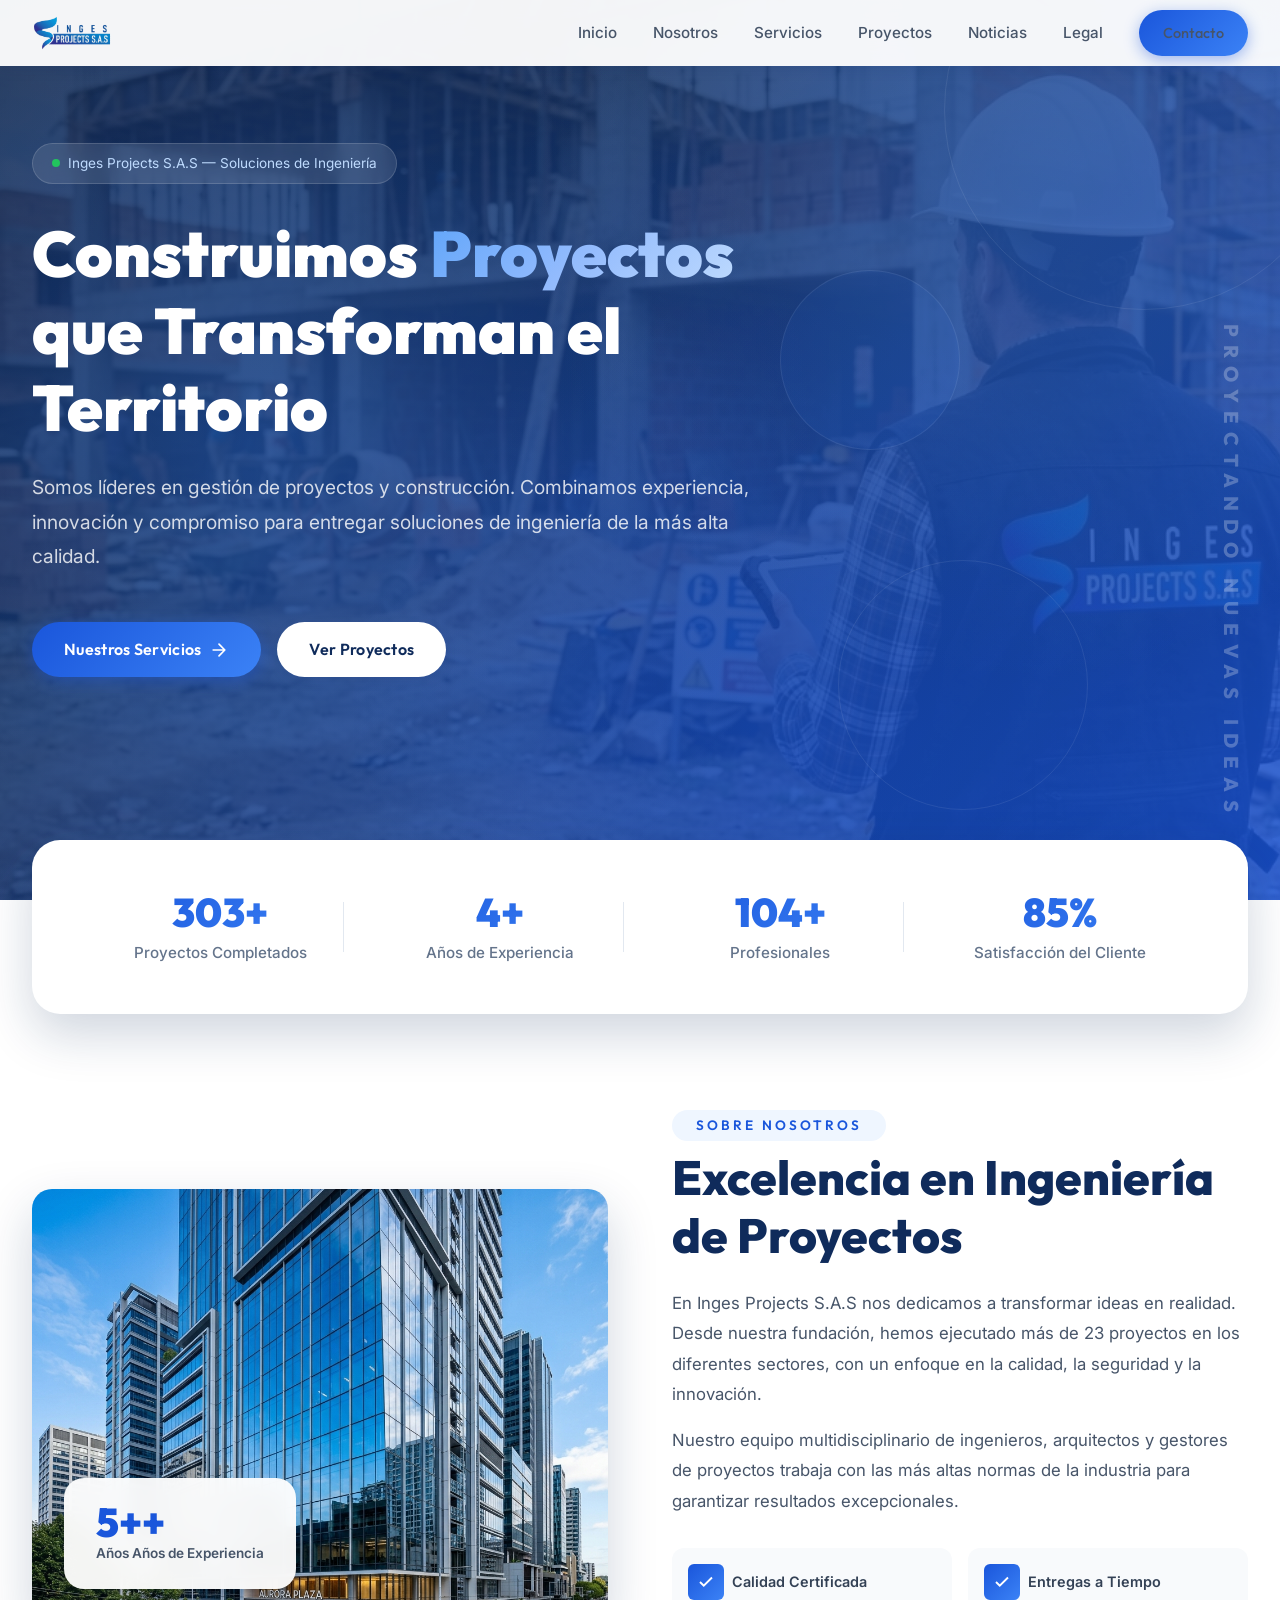
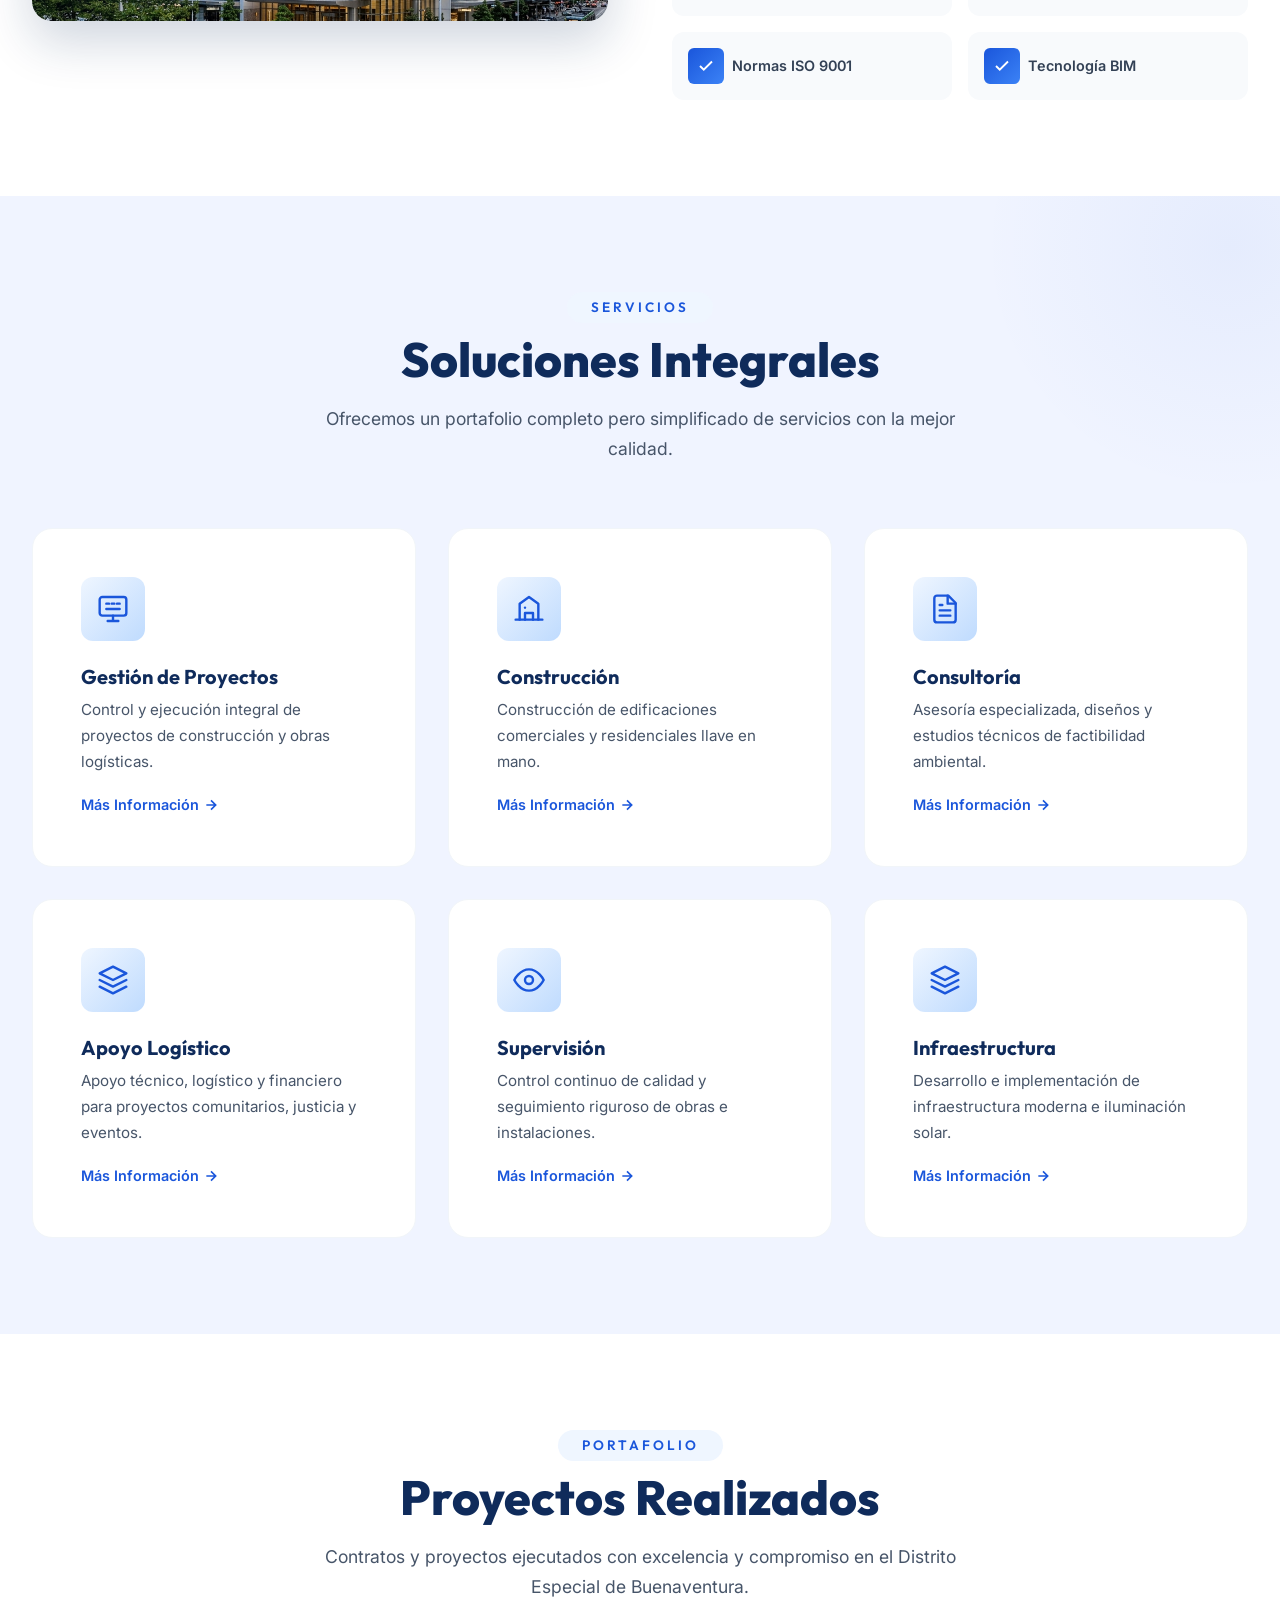
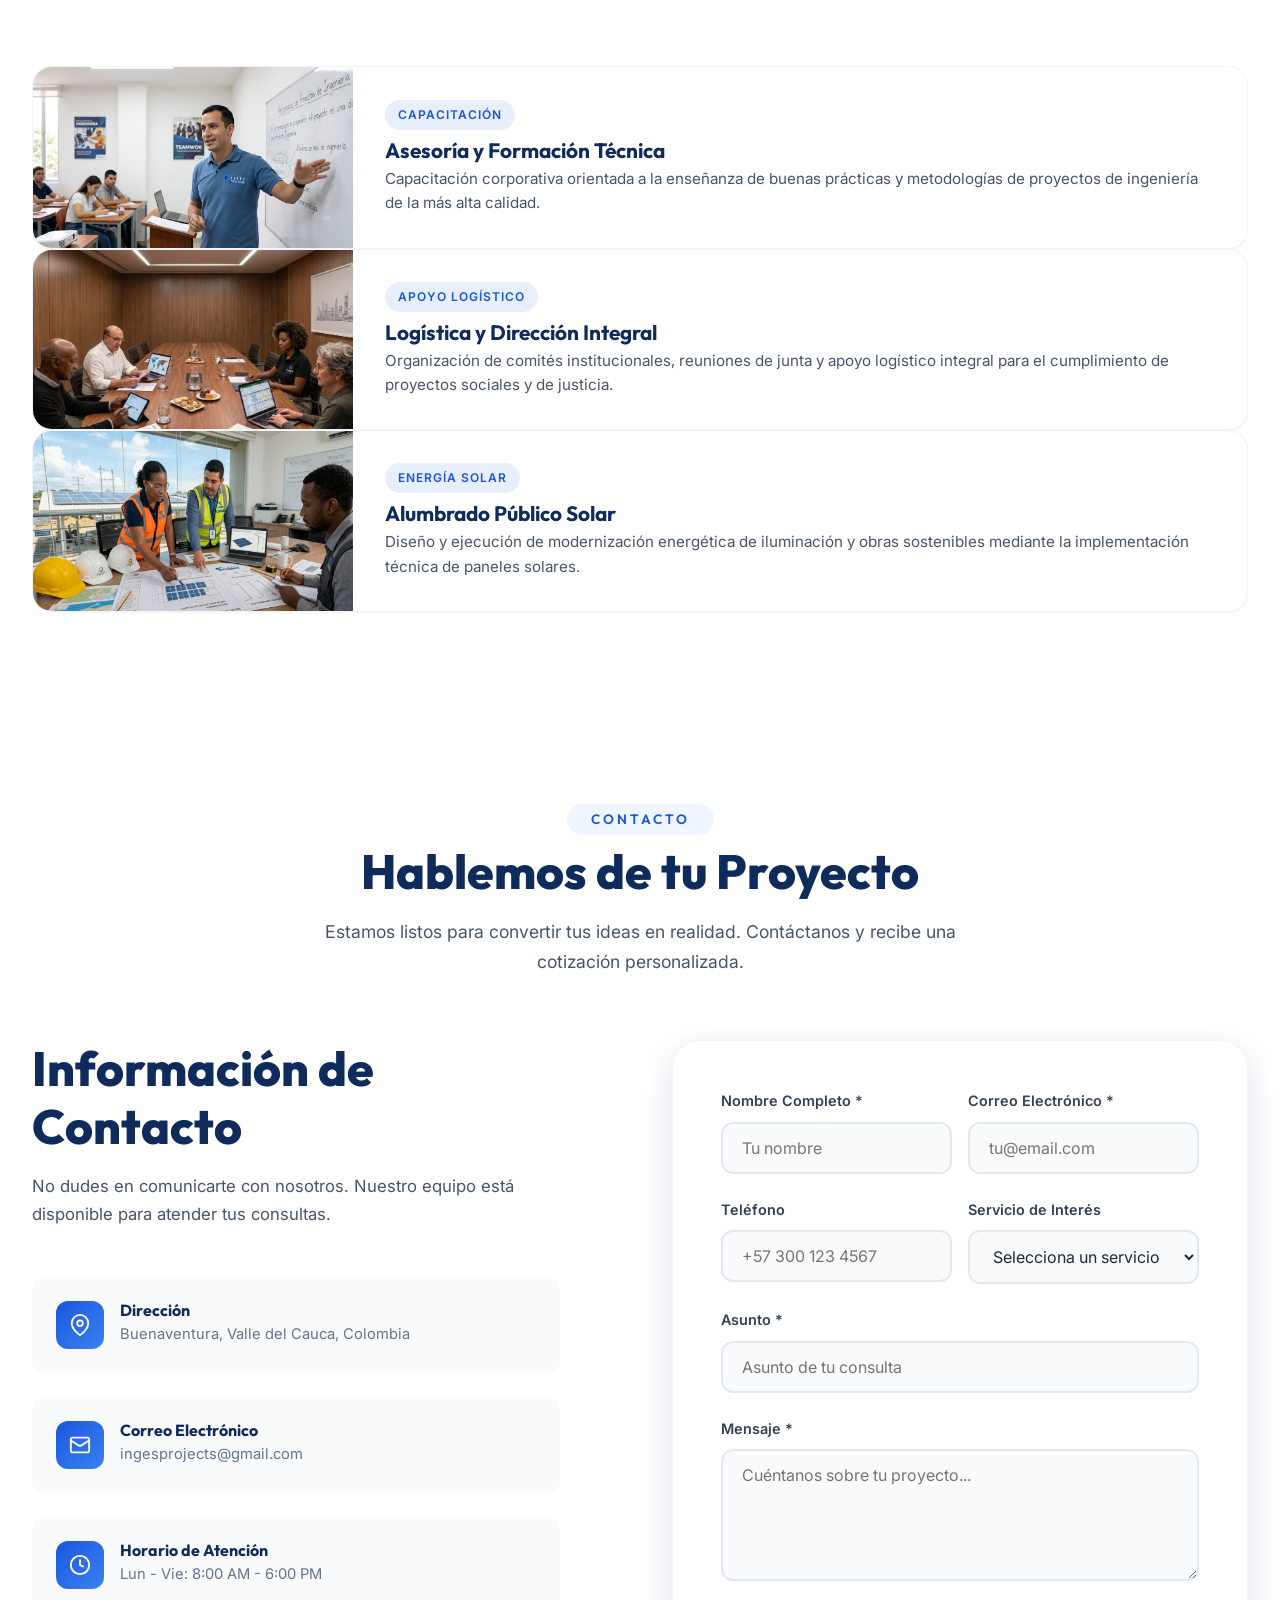
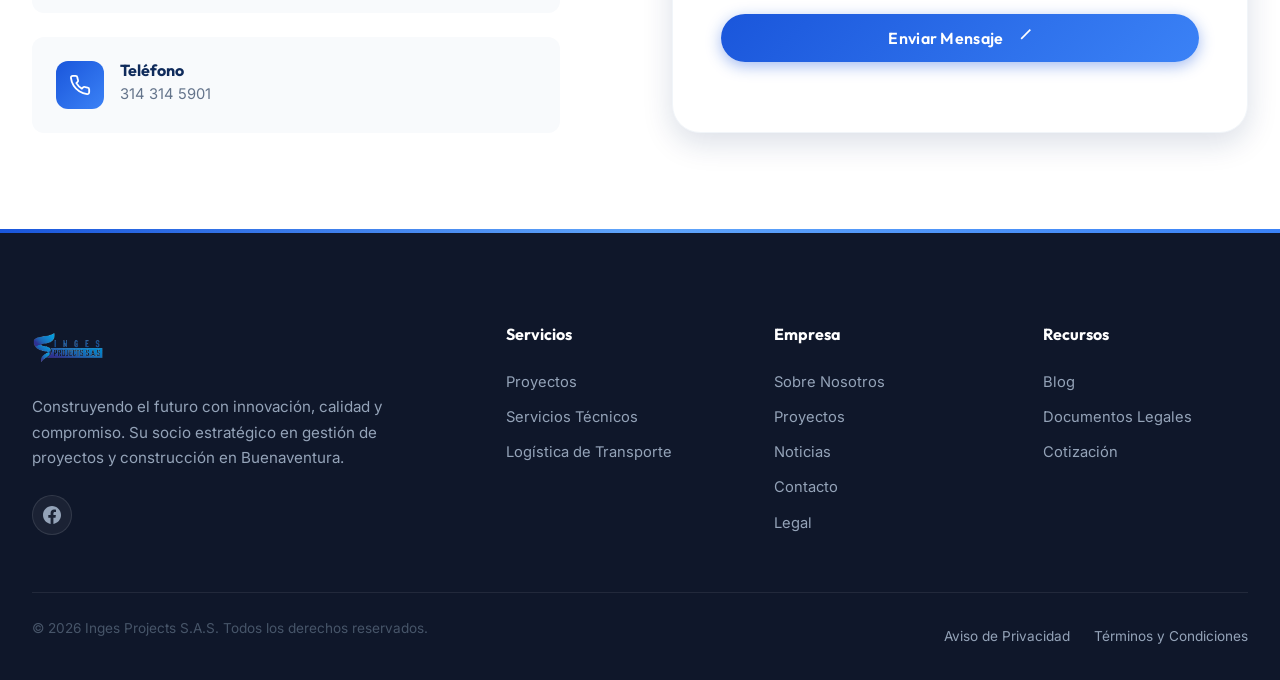
==== commit 610b62de: "nuevos cambios" ====
--- a/index.html
+++ b/index.html
@@ -61,7 +61,7 @@
         "contactPoint": [
           {
             "@type": "ContactPoint",
-            "email": "ingesproyects@gmail.com",
+            "email": "ingesprojects@gmail.com",
             "contactType": "customer service",
             "availableLanguage": ["Spanish"],
             "areaServed": "CO"
@@ -159,7 +159,7 @@
         <nav class="main-nav" id="main-nav" role="navigation" aria-label="Navegación principal">
           <a href="#inicio">Inicio</a>
           <a href="#nosotros">Nosotros</a>
-          <a href="#servicios">Servicios</a>
+          <a href="servicios.html">Servicios</a>
           <a href="#proyectos">Proyectos</a>
           <a href="noticias.html">Noticias</a>
           <a href="legal.html">Legal</a>
@@ -199,7 +199,7 @@
             Inges Projects S.A.S — Soluciones de Ingeniería
           </div>
 
-          <h1>Construimos <span class="gradient-text">Proyectos</span> que Transforman el Mundo</h1>
+          <h1>Construimos <span class="gradient-text">Proyectos</span> que Transforman el Territorio</h1>
 
           <p class="hero-description">
             Somos líderes en gestión de proyectos y construcción. Combinamos experiencia, innovación
@@ -207,7 +207,7 @@
           </p>
 
           <div class="hero-actions">
-            <a href="#servicios" class="btn btn-primary">
+            <a href="servicios.html" class="btn btn-primary">
               Nuestros Servicios
               <svg width="20" height="20" viewBox="0 0 24 24" fill="none" stroke="currentColor" stroke-width="2"
                 stroke-linecap="round" stroke-linejoin="round">
@@ -263,10 +263,10 @@
 
           <div class="about-content animate-on-scroll from-right">
             <span class="overline">Sobre Nosotros</span>
-            <h2>Excelencia en Ingeniería y Construcción</h2>
+            <h2>Excelencia en Ingeniería de Proyectos</h2>
             <p>
               En Inges Projects S.A.S nos dedicamos a transformar ideas en realidad. Desde nuestra fundación,
-              hemos ejecutado más de 350 proyectos de construcción e ingeniería civil, con un enfoque
+              hemos ejecutado más de 23 proyectos en los diferentes sectores, con un enfoque
               en la calidad, la seguridad y la innovación.
             </p>
             <p>
@@ -538,7 +538,7 @@
                 </div>
                 <div>
                   <h4>Correo Electrónico</h4>
-                  <p>ingesproyects@gmail.com</p>
+                  <p>ingesprojects@gmail.com</p>
                 </div>
               </div>
 
@@ -554,11 +554,23 @@
                   <p>Lun - Vie: 8:00 AM - 6:00 PM</p>
                 </div>
               </div>
+
+              <div class="contact-method">
+                <div class="contact-method-icon" aria-hidden="true">
+                  <svg width="22" height="22" viewBox="0 0 24 24" fill="none" stroke="currentColor" stroke-width="2">
+                    <path d="M22 16.92v3a2 2 0 01-2.18 2 19.79 19.79 0 01-8.63-3.07 19.5 19.5 0 01-6-6 19.79 19.79 0 01-3.07-8.67A2 2 0 014.11 2h3a2 2 0 012 1.72 12.84 12.84 0 00.7 2.81 2 2 0 01-.45 2.11L8.09 9.91a16 16 0 006 6l1.27-1.27a2 2 0 012.11-.45 12.84 12.84 0 002.81.7A2 2 0 0122 16.92z"/>
+                  </svg>
+                </div>
+                <div>
+                  <h4>Teléfono</h4>
+                  <p><a href="tel:+573143145901" style="color: inherit; text-decoration: none;">314 314 5901</a></p>
+                </div>
+              </div>
             </div>
           </div>
 
           <div class="contact-form-wrapper animate-on-scroll from-right">
-            <form id="contact-form" action="https://formsubmit.co/ingesproyects@gmail.com" method="POST" aria-label="Formulario de contacto" novalidate>
+            <form id="contact-form" action="https://formsubmit.co/ingesprojects@gmail.com" method="POST" aria-label="Formulario de contacto" novalidate>
               <input type="hidden" name="_subject" value="Nuevo mensaje de Inges Projects Web">
               <input type="hidden" name="_replyto" id="replyto-field">
 
@@ -645,11 +657,9 @@
         <nav class="footer-column" aria-label="Servicios">
           <h4>Servicios</h4>
           <ul>
-            <li><a href="#servicios">Gestión de Proyectos</a></li>
-            <li><a href="#servicios">Construcción</a></li>
-            <li><a href="#servicios">Consultoría Técnica</a></li>
-            <li><a href="#servicios">Apoyo Logístico</a></li>
-            <li><a href="#servicios">Supervisión de Obras</a></li>
+            <li><a href="servicios.html">Proyectos</a></li>
+            <li><a href="servicios.html">Servicios Técnicos</a></li>
+            <li><a href="servicios.html">Logística de Transporte</a></li>
           </ul>
         </nav>
 
--- a/styles.css
+++ b/styles.css
@@ -1968,3 +1968,483 @@
 .img-placeholder.gradient-6 {
   background: linear-gradient(135deg, #091d40 0%, #1a56db 50%, #bfdbfe 100%);
 }
+
+/* ============================================
+   SERVICIOS PAGE STYLES
+   ============================================ */
+
+/* --- Services Page Hero --- */
+.services-page-hero {
+  position: relative;
+  padding: calc(var(--header-height) + var(--space-4xl)) 0 var(--space-4xl);
+  background: linear-gradient(135deg, var(--primary-darker) 0%, var(--primary-dark) 30%, var(--primary) 100%);
+  overflow: hidden;
+  text-align: center;
+}
+
+.services-page-hero::before {
+  content: '';
+  position: absolute;
+  inset: 0;
+  background:
+    radial-gradient(circle at 20% 50%, rgba(59, 130, 246, 0.3) 0%, transparent 50%),
+    radial-gradient(circle at 80% 20%, rgba(96, 165, 250, 0.2) 0%, transparent 40%);
+  z-index: 1;
+}
+
+.services-page-hero::after {
+  content: '';
+  position: absolute;
+  bottom: -2px;
+  left: 0;
+  right: 0;
+  height: 80px;
+  background: linear-gradient(to top, var(--white), transparent);
+  z-index: 2;
+}
+
+.services-page-hero-content {
+  position: relative;
+  z-index: 3;
+  max-width: 800px;
+  margin: 0 auto;
+  animation: fadeInUp 0.8s ease forwards;
+}
+
+.services-page-hero-content .overline {
+  display: inline-block;
+  font-family: var(--font-heading);
+  font-size: 0.85rem;
+  font-weight: 600;
+  letter-spacing: 3px;
+  text-transform: uppercase;
+  color: var(--accent-light);
+  margin-bottom: var(--space-lg);
+  padding: var(--space-xs) var(--space-lg);
+  background: rgba(255, 255, 255, 0.1);
+  backdrop-filter: blur(10px);
+  border: 1px solid rgba(255, 255, 255, 0.15);
+  border-radius: var(--radius-full);
+}
+
+.services-page-hero-content h1 {
+  color: var(--white);
+  margin-bottom: var(--space-lg);
+  font-size: clamp(2.2rem, 5vw, 3.5rem);
+}
+
+.services-page-hero-content h1 .gradient-text {
+  background: linear-gradient(135deg, var(--accent) 0%, var(--primary-lighter) 50%, var(--accent-light) 100%);
+  -webkit-background-clip: text;
+  -webkit-text-fill-color: transparent;
+  background-clip: text;
+}
+
+.services-page-hero-content p {
+  color: rgba(255, 255, 255, 0.8);
+  font-size: 1.15rem;
+  line-height: 1.8;
+  max-width: 650px;
+  margin: 0 auto;
+}
+
+/* --- Services Tab Navigation --- */
+.services-tabs-section {
+  background: var(--white);
+  padding-top: var(--space-3xl);
+}
+
+.services-tab-nav {
+  display: flex;
+  justify-content: center;
+  gap: var(--space-md);
+  margin-bottom: var(--space-3xl);
+  flex-wrap: wrap;
+}
+
+.services-tab-btn {
+  display: inline-flex;
+  align-items: center;
+  gap: var(--space-sm);
+  padding: 1rem 2rem;
+  font-family: var(--font-heading);
+  font-weight: 600;
+  font-size: 1rem;
+  color: var(--gray-500);
+  background: var(--gray-50);
+  border: 2px solid var(--gray-200);
+  border-radius: var(--radius-full);
+  transition: var(--transition);
+  cursor: pointer;
+}
+
+.services-tab-btn:hover {
+  color: var(--primary);
+  border-color: var(--primary-lighter);
+  background: var(--primary-50);
+  transform: translateY(-2px);
+}
+
+.services-tab-btn.active {
+  color: var(--white);
+  background: linear-gradient(135deg, var(--primary) 0%, var(--primary-light) 100%);
+  border-color: transparent;
+  box-shadow: 0 4px 20px rgba(26, 86, 219, 0.4);
+  transform: translateY(-2px);
+}
+
+.services-tab-btn.active svg {
+  stroke: var(--white);
+}
+
+.services-tab-btn svg {
+  stroke: var(--gray-400);
+  transition: var(--transition);
+}
+
+.services-tab-btn:hover svg {
+  stroke: var(--primary);
+}
+
+/* --- Tab Content --- */
+.services-tab-content {
+  display: none;
+  animation: fadeInUp 0.5s ease forwards;
+}
+
+.services-tab-content.active {
+  display: block;
+}
+
+.tab-content-header {
+  text-align: center;
+  margin-bottom: var(--space-3xl);
+}
+
+.tab-content-header h2 {
+  margin-bottom: var(--space-md);
+  color: var(--primary-dark);
+}
+
+.tab-content-header p {
+  max-width: 640px;
+  margin: 0 auto;
+  font-size: 1.05rem;
+  color: var(--gray-600);
+}
+
+/* --- Projects List Vertical --- */
+.projects-list-vertical {
+  display: flex;
+  flex-direction: column;
+  gap: var(--space-2xl);
+}
+
+.project-card-full {
+  display: grid;
+  grid-template-columns: 1fr 1fr;
+  gap: var(--space-2xl);
+  background: var(--white);
+  border-radius: var(--radius-xl);
+  overflow: hidden;
+  border: 1px solid var(--gray-100);
+  box-shadow: var(--shadow-md);
+  transition: var(--transition);
+}
+
+.project-card-full:hover {
+  box-shadow: var(--shadow-xl);
+  transform: translateY(-4px);
+}
+
+.project-card-full:nth-child(even) {
+  direction: rtl;
+}
+
+.project-card-full:nth-child(even) > * {
+  direction: ltr;
+}
+
+.project-card-full-image {
+  position: relative;
+  overflow: hidden;
+}
+
+.project-card-full-image img {
+  width: 100%;
+  height: 100%;
+  object-fit: cover;
+  min-height: 300px;
+  transition: transform 0.5s ease;
+}
+
+.project-card-full:hover .project-card-full-image img {
+  transform: scale(1.05);
+}
+
+.project-card-full-content {
+  display: flex;
+  flex-direction: column;
+  justify-content: center;
+  padding: var(--space-2xl);
+}
+
+.project-card-full-content .project-tag {
+  display: inline-block;
+  width: fit-content;
+  padding: 0.3rem 1rem;
+  background: var(--primary-50);
+  color: var(--primary);
+  font-family: var(--font-heading);
+  font-size: 0.8rem;
+  font-weight: 600;
+  text-transform: uppercase;
+  letter-spacing: 1px;
+  border-radius: var(--radius-full);
+  margin-bottom: var(--space-md);
+}
+
+.project-card-full-content h3 {
+  margin-bottom: var(--space-md);
+  font-size: 1.5rem;
+}
+
+.project-card-full-content p {
+  font-size: 1rem;
+  line-height: 1.7;
+  color: var(--gray-600);
+  margin-bottom: var(--space-lg);
+}
+
+/* --- Logistics Gallery --- */
+.logistics-gallery {
+  display: grid;
+  grid-template-columns: repeat(2, 1fr);
+  gap: var(--space-2xl);
+}
+
+.logistics-card {
+  background: var(--white);
+  border-radius: var(--radius-xl);
+  overflow: hidden;
+  border: 1px solid var(--gray-100);
+  box-shadow: var(--shadow-md);
+  transition: var(--transition);
+}
+
+.logistics-card:nth-child(5) {
+  grid-column: 1 / -1;
+  max-width: 600px;
+  margin: 0 auto;
+  width: 100%;
+}
+
+.logistics-card:hover {
+  box-shadow: var(--shadow-xl);
+  transform: translateY(-6px);
+}
+
+.logistics-image {
+  position: relative;
+  overflow: hidden;
+  height: 350px;
+}
+
+.logistics-image img {
+  width: 100%;
+  height: 100%;
+  object-fit: cover;
+  transition: transform 0.5s ease;
+}
+
+.logistics-card:hover .logistics-image img {
+  transform: scale(1.05);
+}
+
+.logistics-info {
+  padding: var(--space-xl) var(--space-xl) var(--space-lg);
+}
+
+.logistics-info h3 {
+  font-size: 1.25rem;
+  margin-bottom: var(--space-sm);
+  color: var(--primary-dark);
+}
+
+.logistics-info p {
+  font-size: 0.95rem;
+  color: var(--gray-600);
+  line-height: 1.7;
+}
+
+/* --- Logistics Features --- */
+.logistics-features {
+  display: grid;
+  grid-template-columns: repeat(4, 1fr);
+  gap: var(--space-xl);
+  margin-top: var(--space-3xl);
+  padding-top: var(--space-3xl);
+  border-top: 1px solid var(--gray-200);
+}
+
+.logistics-feature-item {
+  text-align: center;
+  padding: var(--space-xl);
+  background: var(--gray-50);
+  border-radius: var(--radius-lg);
+  transition: var(--transition);
+}
+
+.logistics-feature-item:hover {
+  background: var(--primary-50);
+  transform: translateY(-4px);
+  box-shadow: var(--shadow-md);
+}
+
+.logistics-feature-icon {
+  width: 60px;
+  height: 60px;
+  margin: 0 auto var(--space-md);
+  background: linear-gradient(135deg, var(--primary) 0%, var(--primary-light) 100%);
+  border-radius: var(--radius-md);
+  display: flex;
+  align-items: center;
+  justify-content: center;
+  color: var(--white);
+}
+
+.logistics-feature-item h4 {
+  font-family: var(--font-heading);
+  font-size: 1.05rem;
+  font-weight: 700;
+  color: var(--primary-dark);
+  margin-bottom: var(--space-sm);
+}
+
+.logistics-feature-item p {
+  font-size: 0.9rem;
+  color: var(--gray-600);
+  line-height: 1.6;
+}
+
+/* --- Services CTA Section --- */
+.services-cta-section {
+  background: linear-gradient(135deg, var(--primary-darker) 0%, var(--primary-dark) 50%, var(--primary) 100%);
+  padding: var(--space-4xl) 0;
+  text-align: center;
+  position: relative;
+  overflow: hidden;
+}
+
+.services-cta-section::before {
+  content: '';
+  position: absolute;
+  inset: 0;
+  background:
+    radial-gradient(circle at 30% 50%, rgba(59, 130, 246, 0.2) 0%, transparent 50%),
+    radial-gradient(circle at 70% 50%, rgba(96, 165, 250, 0.15) 0%, transparent 40%);
+}
+
+.services-cta-content {
+  position: relative;
+  z-index: 1;
+  max-width: 700px;
+  margin: 0 auto;
+}
+
+.services-cta-content h2 {
+  color: var(--white);
+  margin-bottom: var(--space-md);
+  font-size: clamp(1.8rem, 3.5vw, 2.5rem);
+}
+
+.services-cta-content p {
+  color: rgba(255, 255, 255, 0.8);
+  font-size: 1.15rem;
+  margin-bottom: var(--space-2xl);
+}
+
+.services-cta-actions {
+  display: flex;
+  gap: var(--space-md);
+  justify-content: center;
+  flex-wrap: wrap;
+}
+
+/* --- Services Page Responsive --- */
+@media (max-width: 1024px) {
+  .services-tab-nav {
+    gap: var(--space-sm);
+  }
+
+  .services-tab-btn {
+    padding: 0.75rem 1.5rem;
+    font-size: 0.9rem;
+  }
+
+  .logistics-features {
+    grid-template-columns: repeat(2, 1fr);
+  }
+
+  .project-card-full {
+    grid-template-columns: 1fr;
+  }
+
+  .project-card-full:nth-child(even) {
+    direction: ltr;
+  }
+
+  .project-card-full-image img {
+    min-height: 250px;
+    max-height: 350px;
+  }
+}
+
+@media (max-width: 768px) {
+  .services-tab-nav {
+    flex-direction: column;
+    align-items: center;
+  }
+
+  .services-tab-btn {
+    width: 100%;
+    max-width: 320px;
+    justify-content: center;
+  }
+
+  .logistics-gallery {
+    grid-template-columns: 1fr;
+  }
+
+  .logistics-card:nth-child(5) {
+    max-width: 100%;
+  }
+
+  .logistics-features {
+    grid-template-columns: 1fr 1fr;
+  }
+
+  .services-cta-actions {
+    flex-direction: column;
+    align-items: center;
+  }
+
+  .services-cta-actions .btn {
+    width: 100%;
+    max-width: 320px;
+  }
+
+  .services-page-hero {
+    padding: calc(var(--header-height) + var(--space-2xl)) 0 var(--space-2xl);
+  }
+}
+
+@media (max-width: 480px) {
+  .logistics-features {
+    grid-template-columns: 1fr;
+  }
+
+  .logistics-image {
+    height: 250px;
+  }
+}
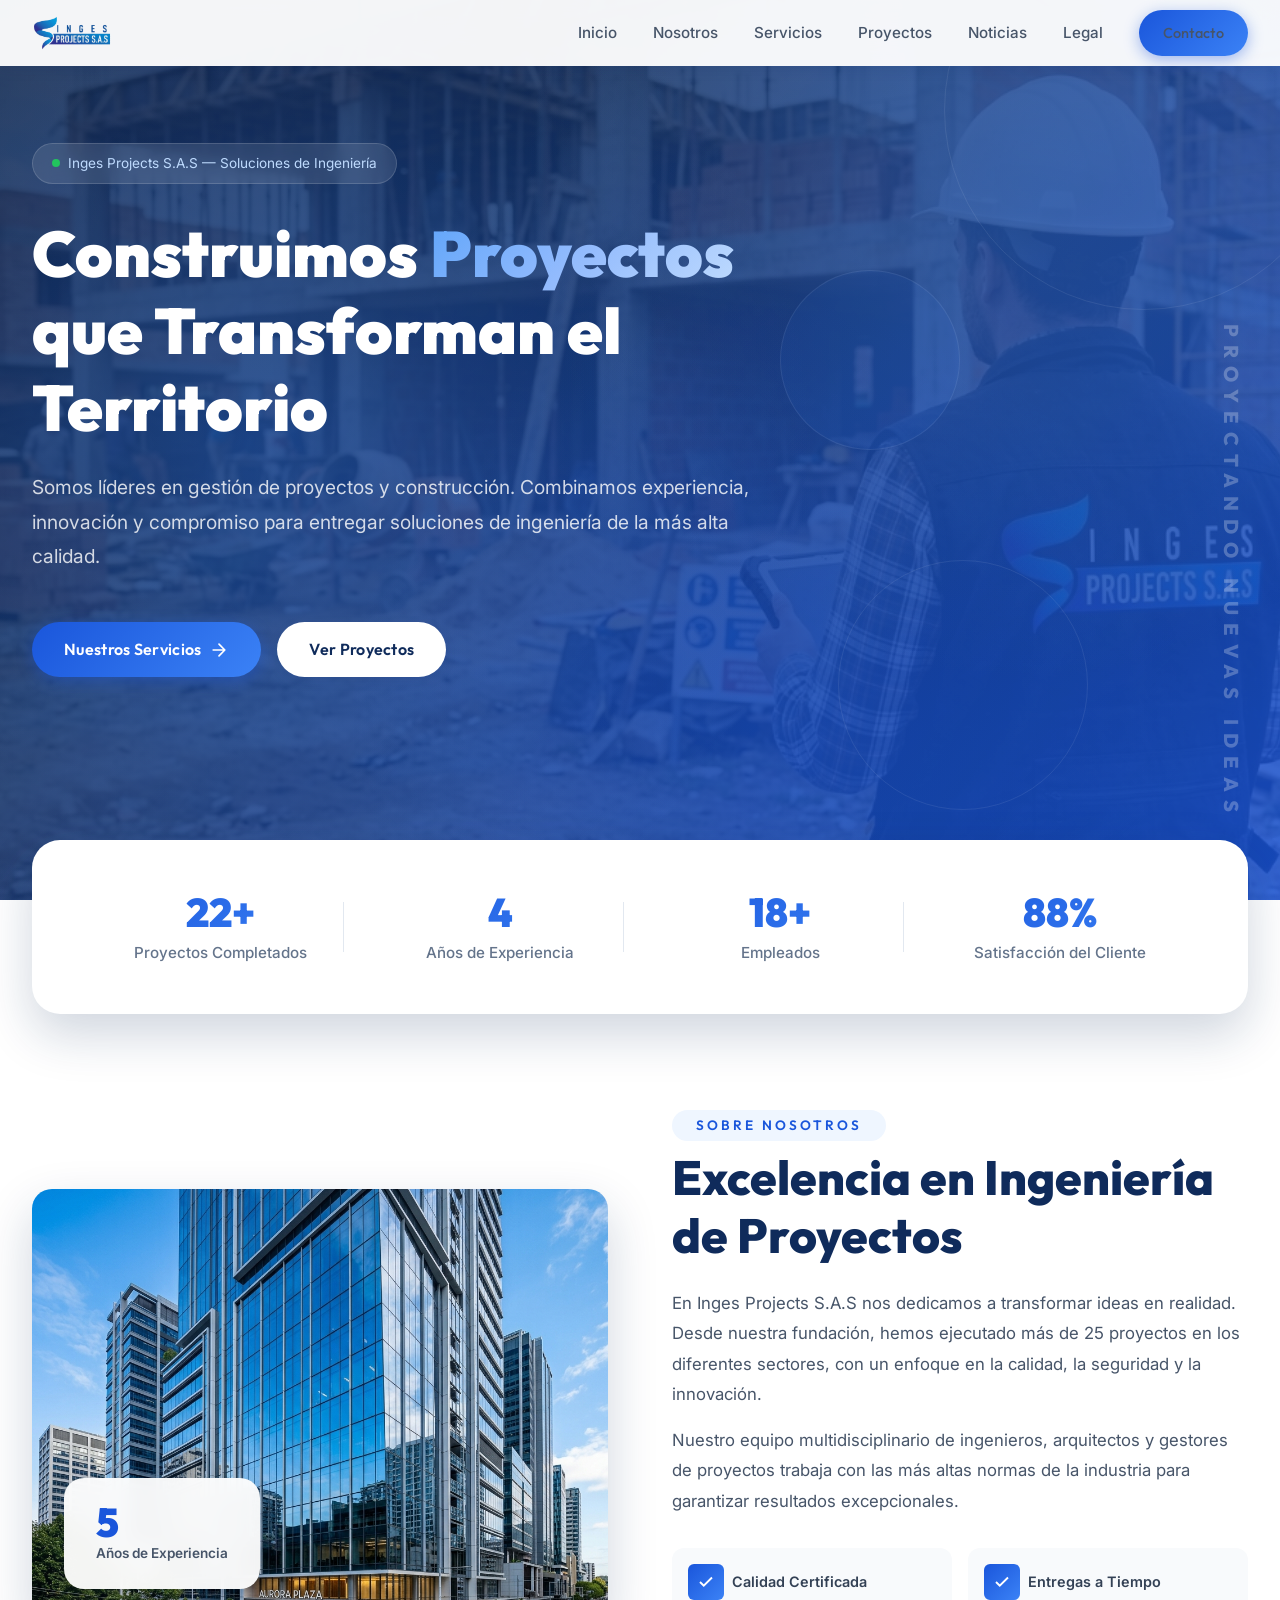
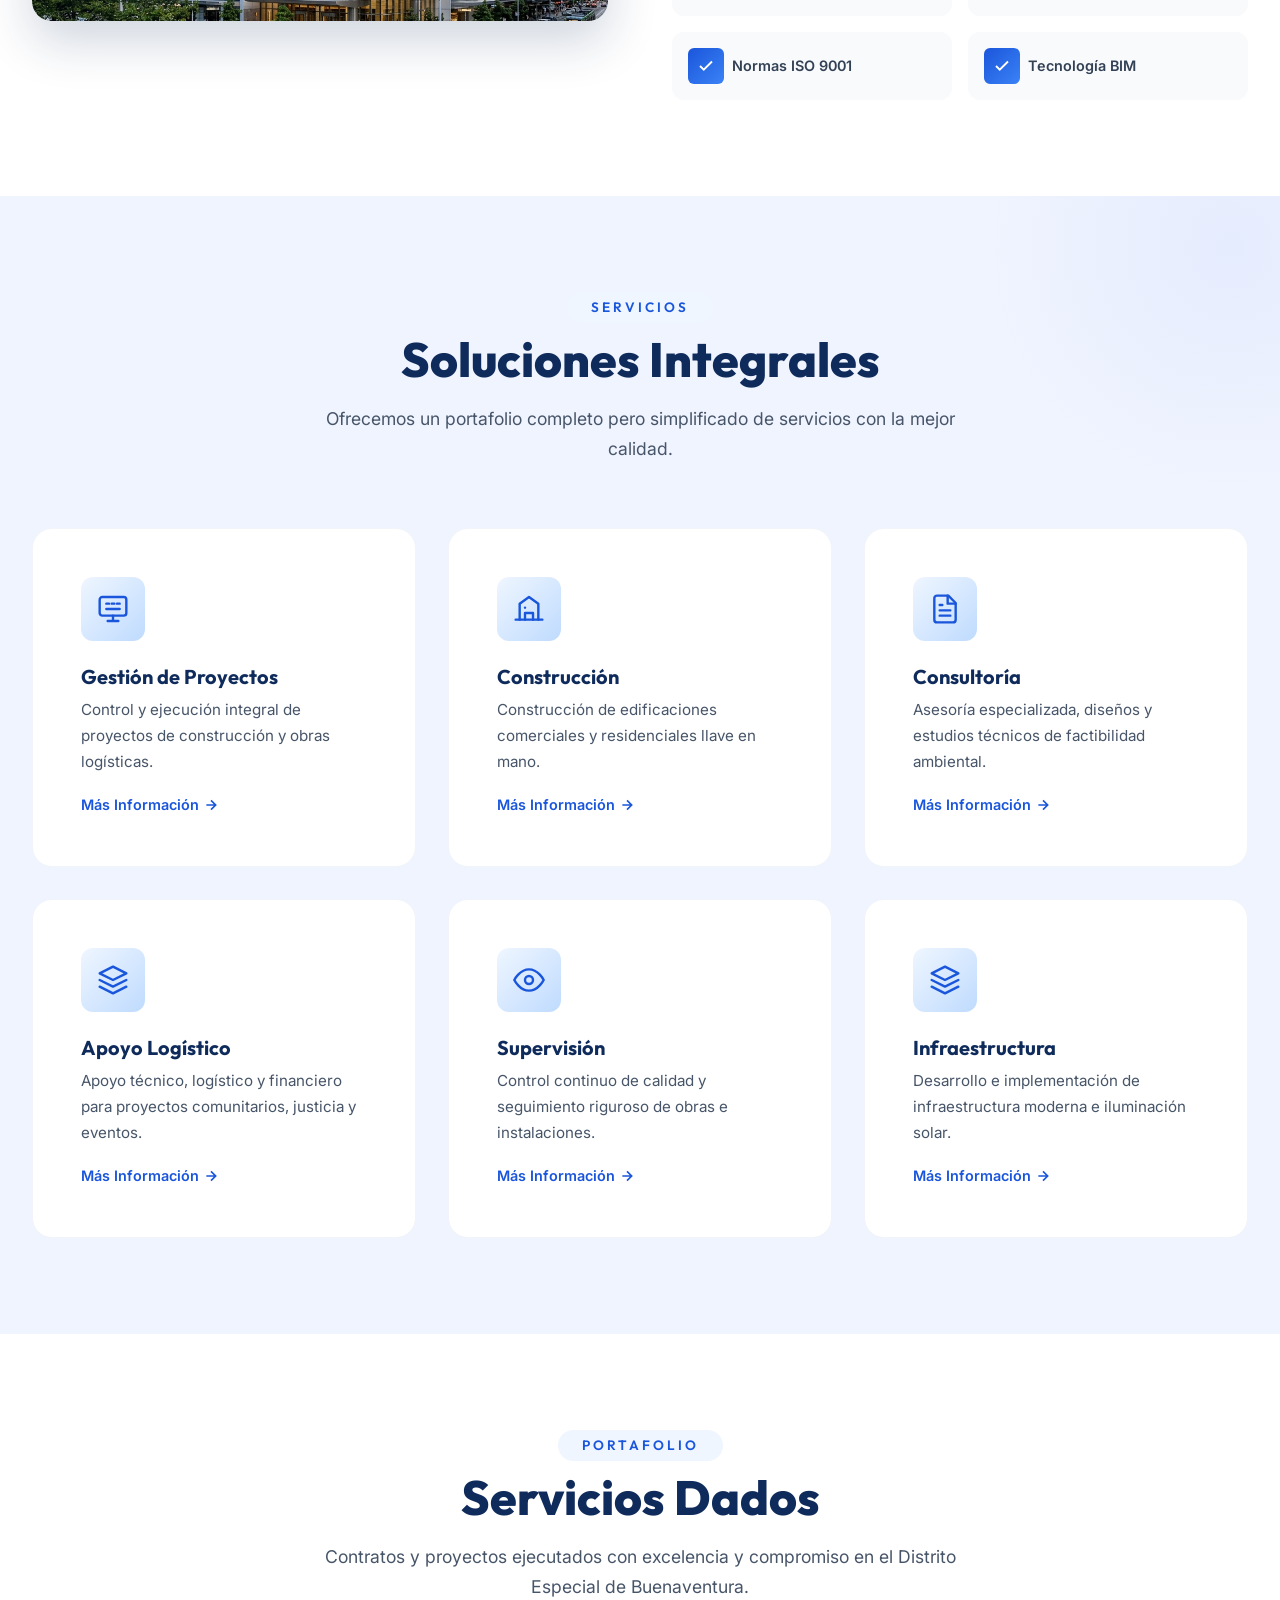
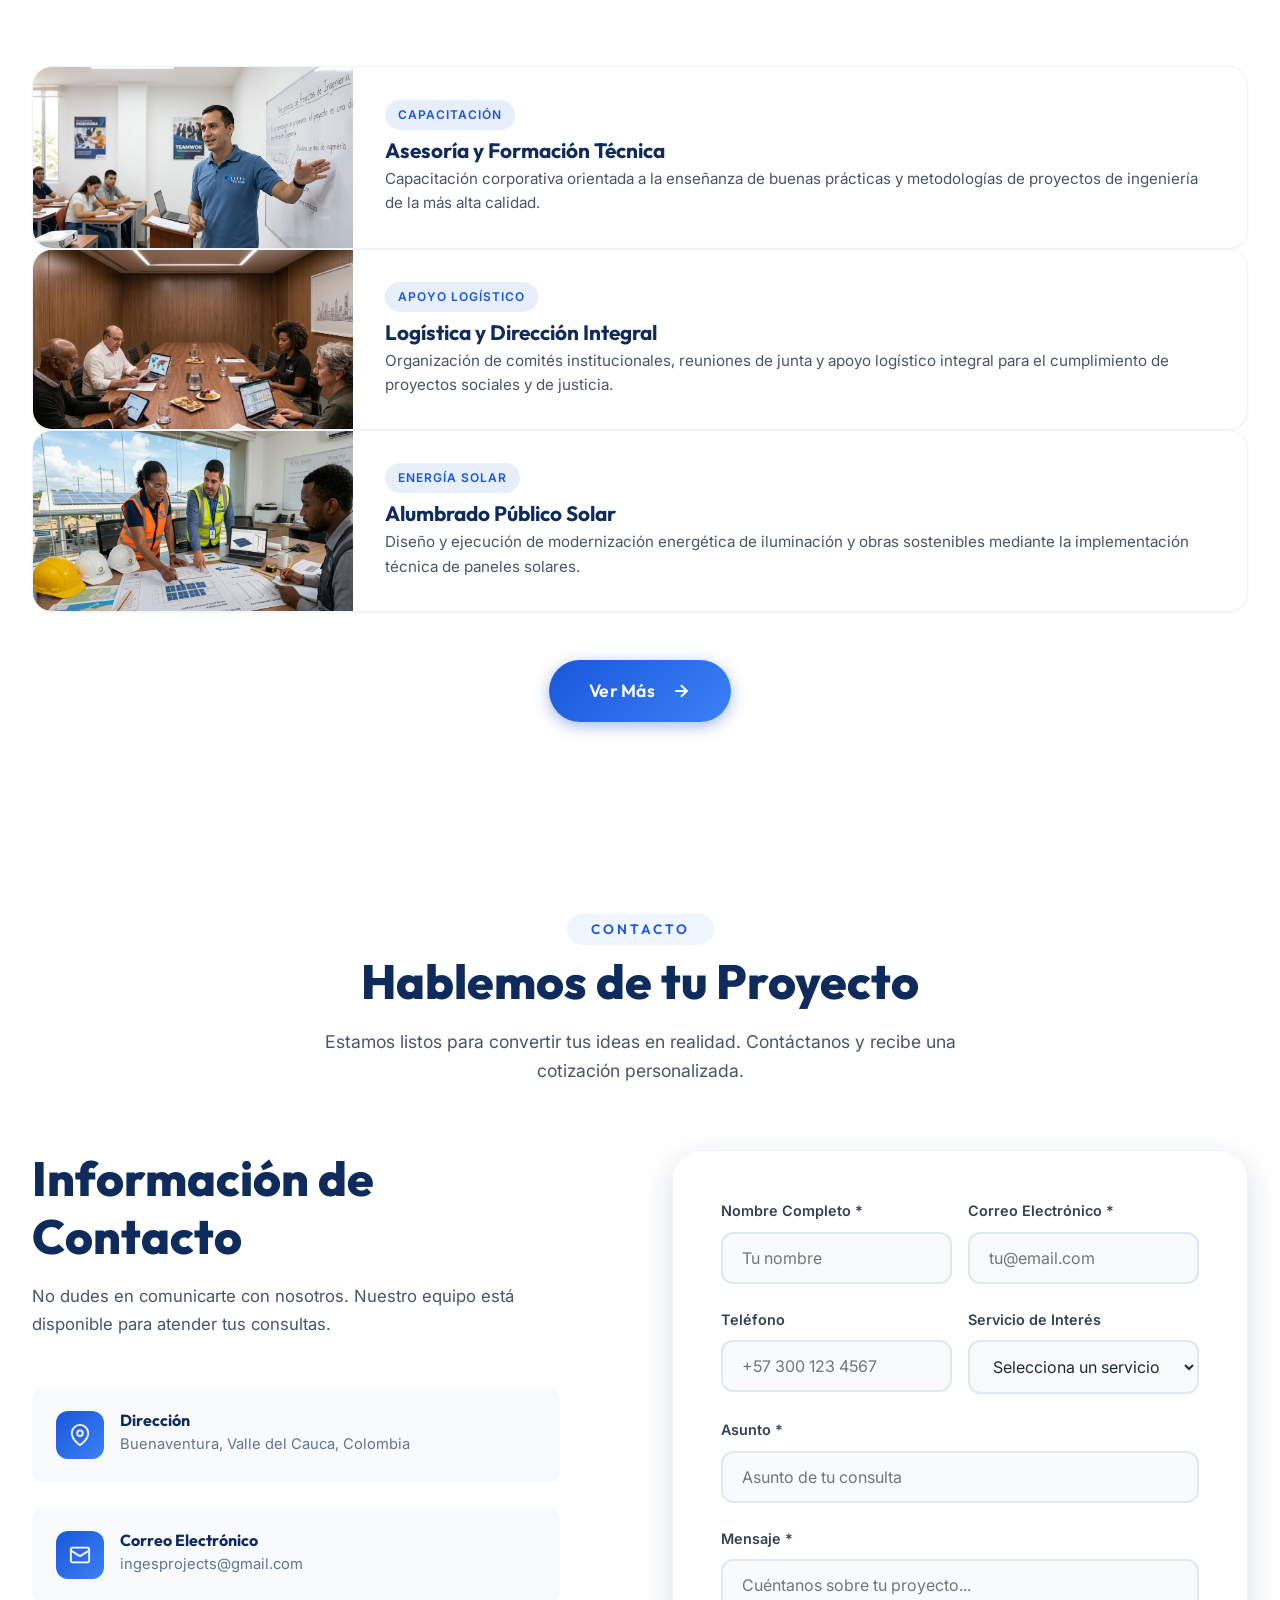
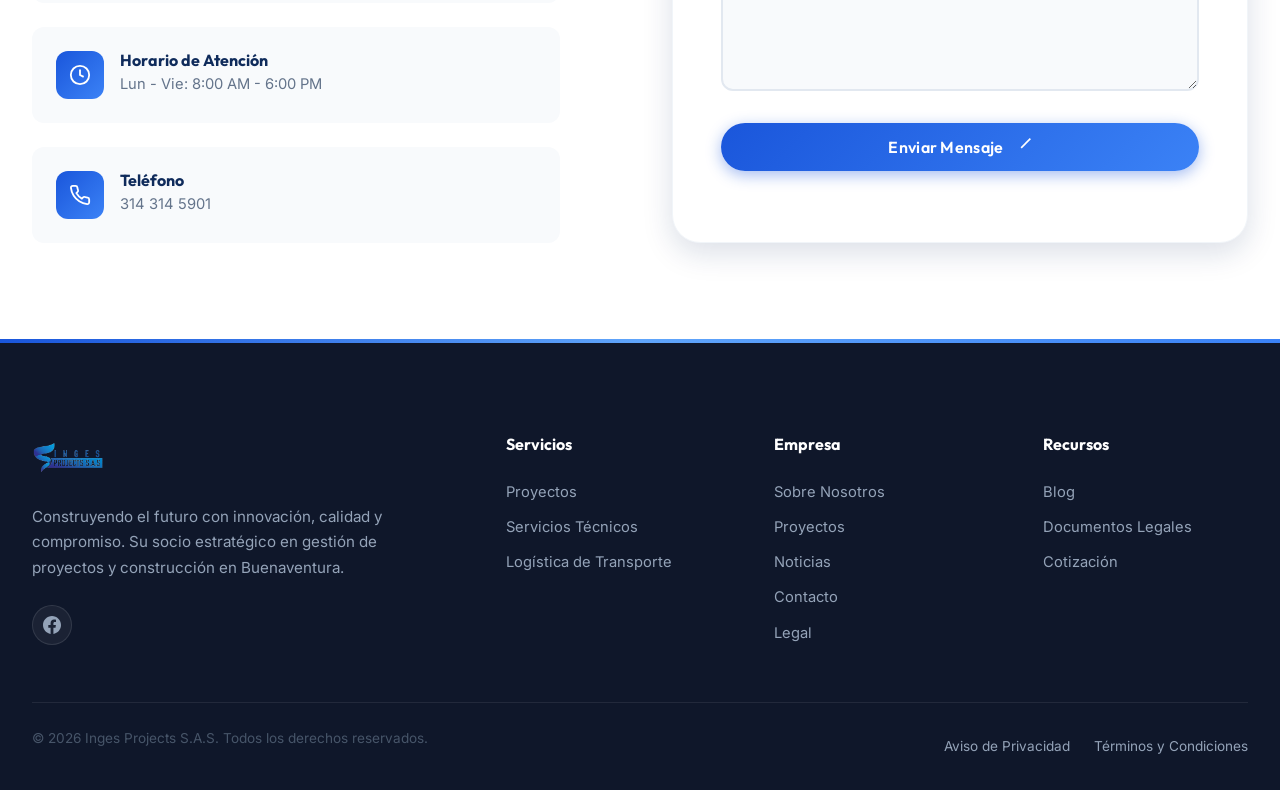
==== commit 72dbf758: "rediseño para el cliente" ====
--- a/index.html
+++ b/index.html
@@ -229,16 +229,16 @@
       <div class="container">
         <div class="stats-inner">
           <div class="stat-item">
-            <div class="stat-number" data-counter="350" data-suffix="+">0</div>
+            <div class="stat-number" data-counter="25" data-suffix="+">0</div>
             <div class="stat-label">Proyectos Completados</div>
           </div>
           <div class="stat-item">
-            <div class="stat-number" data-counter="5" data-suffix="+">0</div>
+            <div class="stat-number" data-counter="5" data-suffix="">0</div>
             <div class="stat-label">Años de Experiencia</div>
           </div>
           <div class="stat-item">
-            <div class="stat-number" data-counter="120" data-suffix="+">0</div>
-            <div class="stat-label">Profesionales</div>
+            <div class="stat-number" data-counter="20" data-suffix="+">0</div>
+            <div class="stat-label">Empleados</div>
           </div>
           <div class="stat-item">
             <div class="stat-number" data-counter="98" data-suffix="%">0</div>
@@ -256,8 +256,8 @@
             <img src="img/project-building.png" alt="Edificio corporativo construido por Inges Projects" width="600"
               height="450" loading="lazy">
             <div class="about-experience-badge">
-              <div class="number">5++</div>
-              <div class="text">Años Años de Experiencia</div>
+              <div class="number">5</div>
+              <div class="text">Años de Experiencia</div>
             </div>
           </div>
 
@@ -266,7 +266,7 @@
             <h2>Excelencia en Ingeniería de Proyectos</h2>
             <p>
               En Inges Projects S.A.S nos dedicamos a transformar ideas en realidad. Desde nuestra fundación,
-              hemos ejecutado más de 23 proyectos en los diferentes sectores, con un enfoque
+              hemos ejecutado más de 25 proyectos en los diferentes sectores, con un enfoque
               en la calidad, la seguridad y la innovación.
             </p>
             <p>
@@ -335,7 +335,7 @@
             </div>
             <h3 itemprop="name">Gestión de Proyectos</h3>
             <p itemprop="description">Control y ejecución integral de proyectos de construcción y obras logísticas.</p>
-            <a href="#contacto" class="service-link">
+            <a href="servicios.html" class="service-link">
               Más Información
               <svg width="16" height="16" viewBox="0 0 24 24" fill="none" stroke="currentColor" stroke-width="2.5">
                 <path d="M5 12h14M12 5l7 7-7 7" />
@@ -356,7 +356,7 @@
             </div>
             <h3 itemprop="name">Construcción</h3>
             <p itemprop="description">Construcción de edificaciones comerciales y residenciales llave en mano.</p>
-            <a href="#contacto" class="service-link">
+            <a href="servicios.html" class="service-link">
               Más Información
               <svg width="16" height="16" viewBox="0 0 24 24" fill="none" stroke="currentColor" stroke-width="2.5">
                 <path d="M5 12h14M12 5l7 7-7 7" />
@@ -376,7 +376,7 @@
             </div>
             <h3 itemprop="name">Consultoría</h3>
             <p itemprop="description">Asesoría especializada, diseños y estudios técnicos de factibilidad ambiental.</p>
-            <a href="#contacto" class="service-link">
+            <a href="servicios.html" class="service-link">
               Más Información
               <svg width="16" height="16" viewBox="0 0 24 24" fill="none" stroke="currentColor" stroke-width="2.5">
                 <path d="M5 12h14M12 5l7 7-7 7" />
@@ -396,7 +396,7 @@
             </div>
             <h3 itemprop="name">Apoyo Logístico</h3>
             <p itemprop="description">Apoyo técnico, logístico y financiero para proyectos comunitarios, justicia y eventos.</p>
-            <a href="#contacto" class="service-link">
+            <a href="servicios.html" class="service-link">
               Más Información
               <svg width="16" height="16" viewBox="0 0 24 24" fill="none" stroke="currentColor" stroke-width="2.5">
                 <path d="M5 12h14M12 5l7 7-7 7" />
@@ -415,7 +415,7 @@
             </div>
             <h3 itemprop="name">Supervisión</h3>
             <p itemprop="description">Control continuo de calidad y seguimiento riguroso de obras e instalaciones.</p>
-            <a href="#contacto" class="service-link">
+            <a href="servicios.html" class="service-link">
               Más Información
               <svg width="16" height="16" viewBox="0 0 24 24" fill="none" stroke="currentColor" stroke-width="2.5">
                 <path d="M5 12h14M12 5l7 7-7 7" />
@@ -435,7 +435,7 @@
             </div>
             <h3 itemprop="name">Infraestructura</h3>
             <p itemprop="description">Desarrollo e implementación de infraestructura moderna e iluminación solar.</p>
-            <a href="#contacto" class="service-link">
+            <a href="servicios.html" class="service-link">
               Más Información
               <svg width="16" height="16" viewBox="0 0 24 24" fill="none" stroke="currentColor" stroke-width="2.5">
                 <path d="M5 12h14M12 5l7 7-7 7" />
@@ -451,11 +451,12 @@
       <div class="container">
         <header class="section-header">
           <span class="overline">Portafolio</span>
-          <h2>Proyectos Realizados</h2>
+          <h2>Servicios Dados</h2>
           <p>Contratos y proyectos ejecutados con excelencia y compromiso en el Distrito Especial de Buenaventura.</p>
         </header>
 
           <!-- Project 1 -->
+          <a href="servicios.html" class="project-card-link">
           <article class="project-card animate-on-scroll from-left">
             <div class="project-image">
               <img src="img/proyecto3.png" alt="Capacitación técnica en metodologías de ingeniería"
@@ -468,8 +469,10 @@
             </div>
             <div class="project-arrow" aria-hidden="true">→</div>
           </article>
+          </a>
 
           <!-- Project 2 -->
+          <a href="servicios.html" class="project-card-link">
           <article class="project-card animate-on-scroll from-left">
             <div class="project-image">
               <img src="img/proyecto2.jpg" alt="Reunión directiva y logística de acceso a la justicia"
@@ -482,8 +485,10 @@
             </div>
             <div class="project-arrow" aria-hidden="true">→</div>
           </article>
+          </a>
 
           <!-- Project 3 -->
+          <a href="servicios.html" class="project-card-link">
           <article class="project-card animate-on-scroll from-left">
             <div class="project-image">
               <img src="img/proyecto1.jpg" alt="Instalación y diseño de paneles solares fotovoltaicos"
@@ -496,6 +501,16 @@
             </div>
             <div class="project-arrow" aria-hidden="true">→</div>
           </article>
+          </a>
+
+        <div style="text-align: center; margin-top: 3rem;" class="animate-on-scroll">
+          <a href="servicios.html" class="btn btn-primary" style="padding: 1rem 2.5rem; font-size: 1.1rem;">
+            Ver Más
+            <svg width="20" height="20" viewBox="0 0 24 24" fill="none" stroke="currentColor" stroke-width="2.5" style="margin-left: 8px; vertical-align: middle;">
+              <path d="M5 12h14M12 5l7 7-7 7" />
+            </svg>
+          </a>
+        </div>
       </div>
     </section>
 
--- a/styles.css
+++ b/styles.css
@@ -927,6 +927,12 @@
   display: none;
 }
 
+.project-card-link {
+  text-decoration: none;
+  color: inherit;
+  display: block;
+}
+
 /* --- News Preview Section --- */
 .news-preview-section {
   background: var(--off-white);
@@ -2140,6 +2146,84 @@
   gap: var(--space-2xl);
 }
 
+.projects-grid {
+  display: grid;
+  grid-template-columns: repeat(auto-fill, minmax(320px, 1fr));
+  gap: var(--space-2xl);
+  margin-top: var(--space-xl);
+}
+
+.project-card-compact {
+  display: flex;
+  flex-direction: column;
+  background: var(--white);
+  border-radius: var(--radius-xl);
+  overflow: hidden;
+  border: 1px solid var(--gray-100);
+  box-shadow: var(--shadow-sm);
+  transition: var(--transition);
+  height: 100%;
+}
+
+.project-card-compact:hover {
+  box-shadow: var(--shadow-xl);
+  transform: translateY(-8px);
+}
+
+.project-card-compact-image {
+  width: 100%;
+  height: 240px;
+  overflow: hidden;
+  position: relative;
+}
+
+.project-card-compact-image img {
+  width: 100%;
+  height: 100%;
+  object-fit: cover;
+  transition: transform 0.6s ease;
+}
+
+.project-card-compact:hover .project-card-compact-image img {
+  transform: scale(1.08);
+}
+
+.project-card-compact-content {
+  padding: var(--space-xl);
+  display: flex;
+  flex-direction: column;
+  flex-grow: 1;
+}
+
+.project-card-compact-content .project-tag {
+  display: inline-block;
+  background: var(--primary-lightest);
+  color: var(--primary-dark);
+  font-size: 0.75rem;
+  font-weight: 600;
+  padding: 0.35rem 0.8rem;
+  border-radius: var(--radius-full);
+  margin-bottom: var(--space-md);
+  align-self: flex-start;
+  text-transform: uppercase;
+  letter-spacing: 0.5px;
+}
+
+.project-card-compact-content h3 {
+  font-size: 1.25rem;
+  color: var(--gray-900);
+  margin-bottom: var(--space-sm);
+  line-height: 1.4;
+}
+
+.project-card-compact-content p {
+  color: var(--gray-600);
+  font-size: 0.95rem;
+  line-height: 1.6;
+  margin-bottom: 0;
+  flex-grow: 1;
+}
+
 .project-card-full {
   display: grid;
   grid-template-columns: 1fr 1fr;
@@ -2400,6 +2484,54 @@
   }
 }
 
+/* --- Text Project List --- */
+.text-project-list {
+  margin-top: var(--space-4xl);
+  padding-top: var(--space-3xl);
+  border-top: 1px solid var(--gray-200);
+}
+
+.text-project-list h3 {
+  color: var(--primary-dark);
+  font-size: 1.8rem;
+  margin-bottom: var(--space-2xl);
+  text-align: center;
+}
+
+.text-project-grid {
+  display: grid;
+  grid-template-columns: repeat(auto-fit, minmax(300px, 1fr));
+  gap: var(--space-xl);
+}
+
+.text-project-card {
+  background: var(--gray-50);
+  border-radius: var(--radius-lg);
+  padding: var(--space-xl);
+  border: 1px solid var(--gray-200);
+  transition: var(--transition);
+}
+
+.text-project-card:hover {
+  background: var(--white);
+  box-shadow: var(--shadow-md);
+  transform: translateY(-4px);
+  border-color: var(--primary-light);
+}
+
+.text-project-card h4 {
+  color: var(--primary);
+  font-size: 1.1rem;
+  margin-bottom: var(--space-sm);
+}
+
+.text-project-card p {
+  font-size: 0.95rem;
+  color: var(--gray-600);
+  line-height: 1.6;
+  margin-bottom: 0;
+}
+
 @media (max-width: 768px) {
   .services-tab-nav {
     flex-direction: column;
